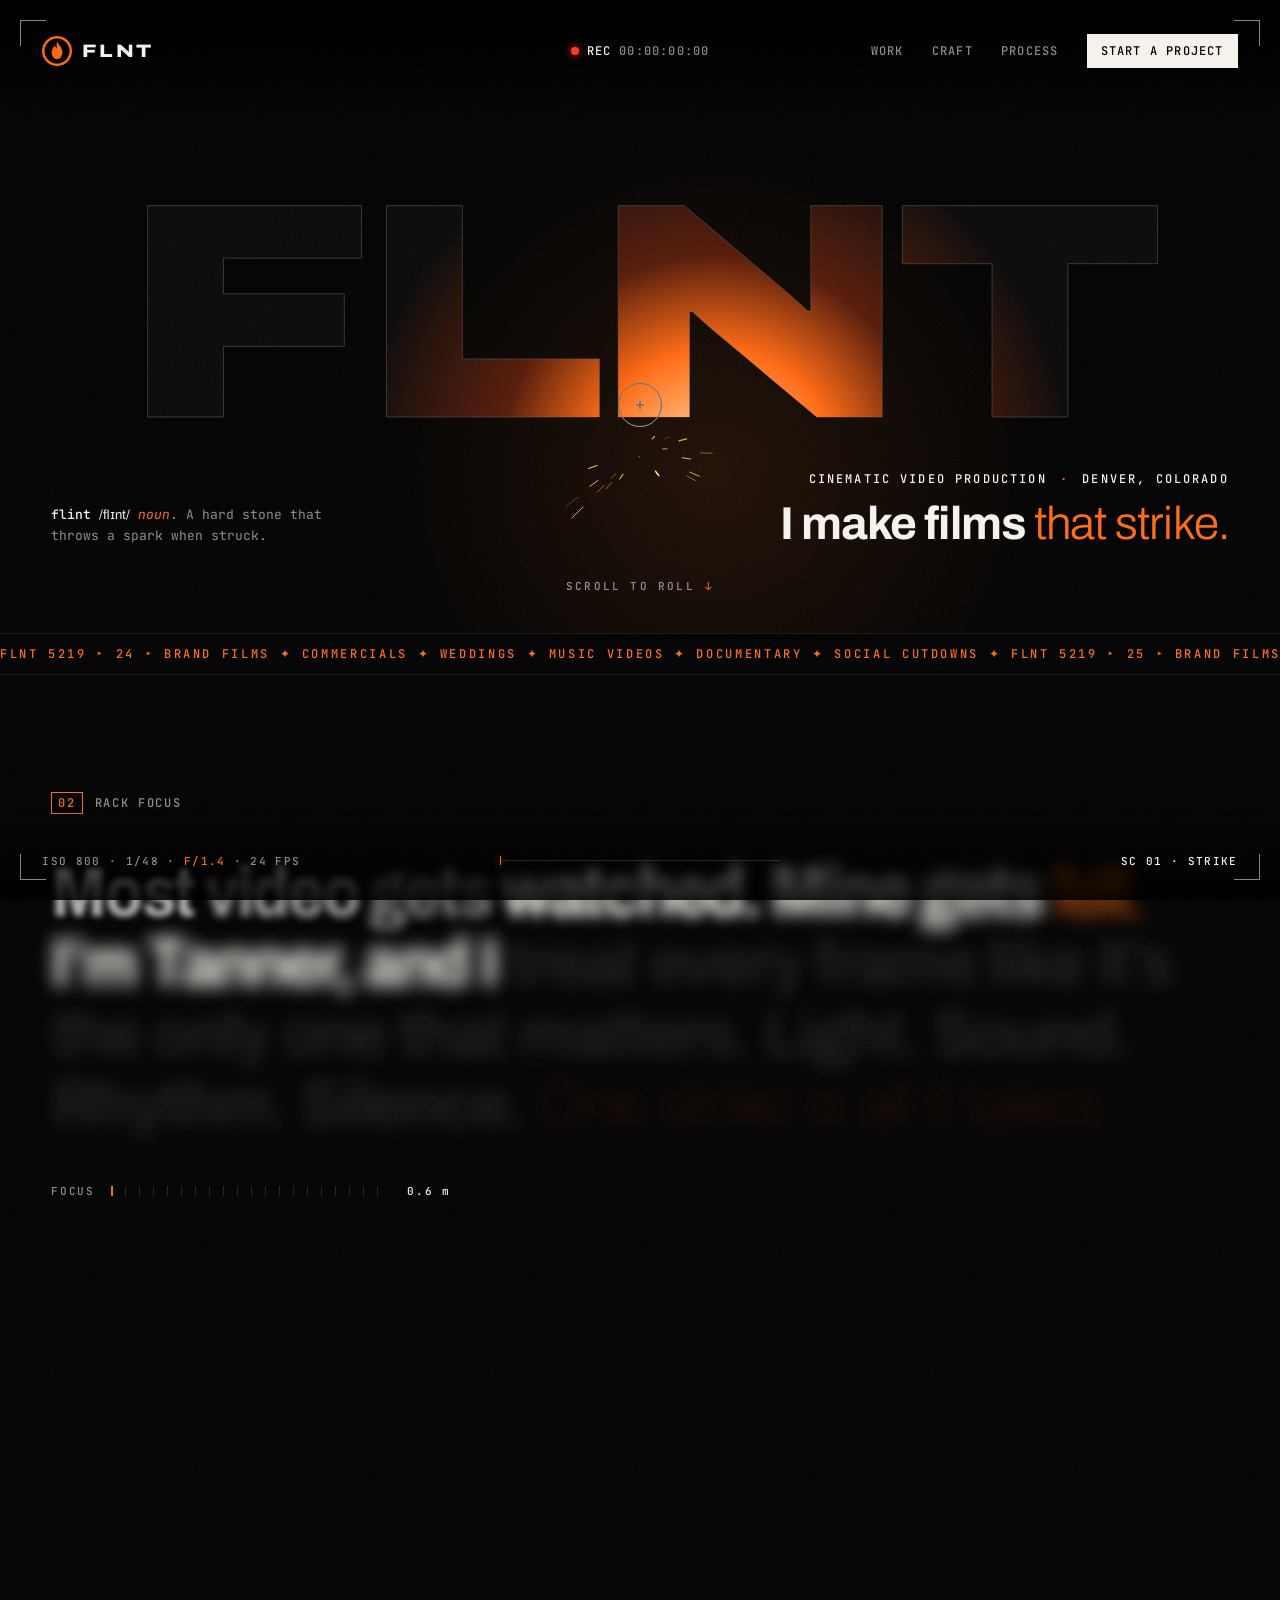
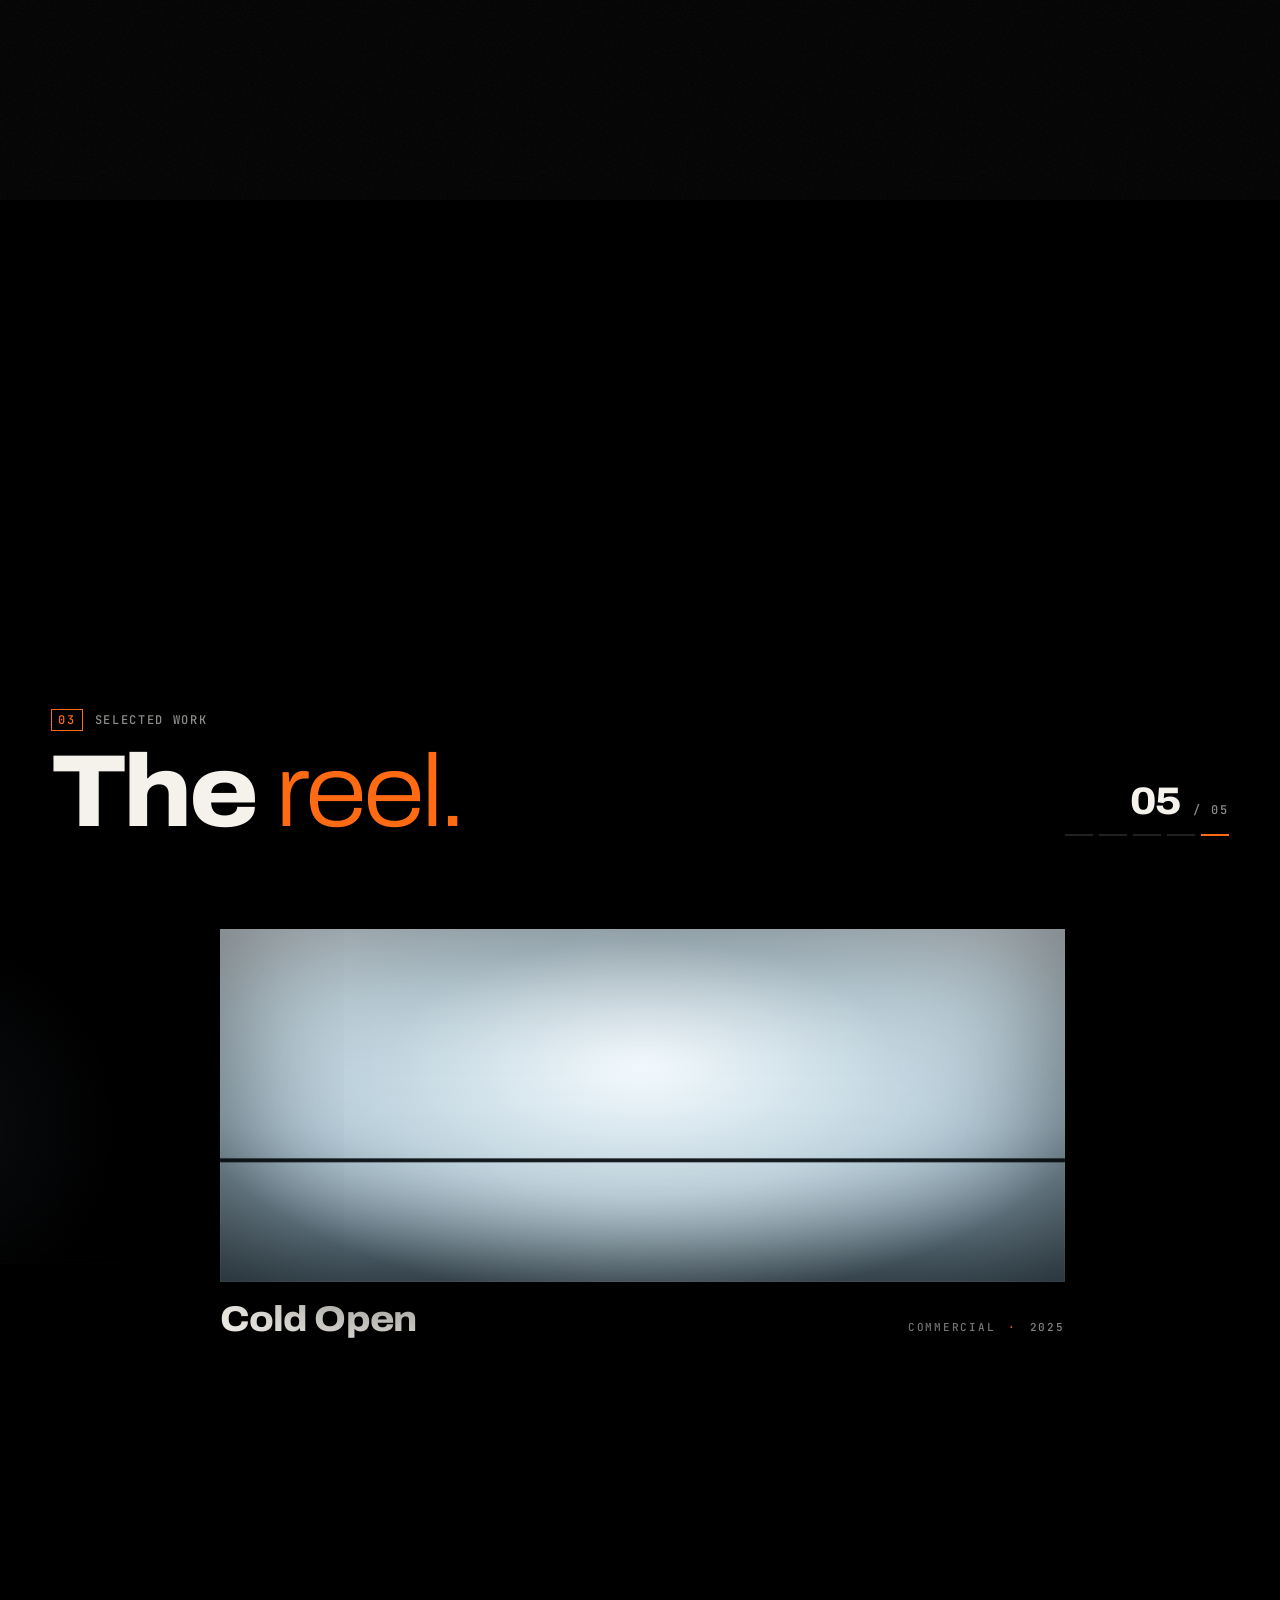
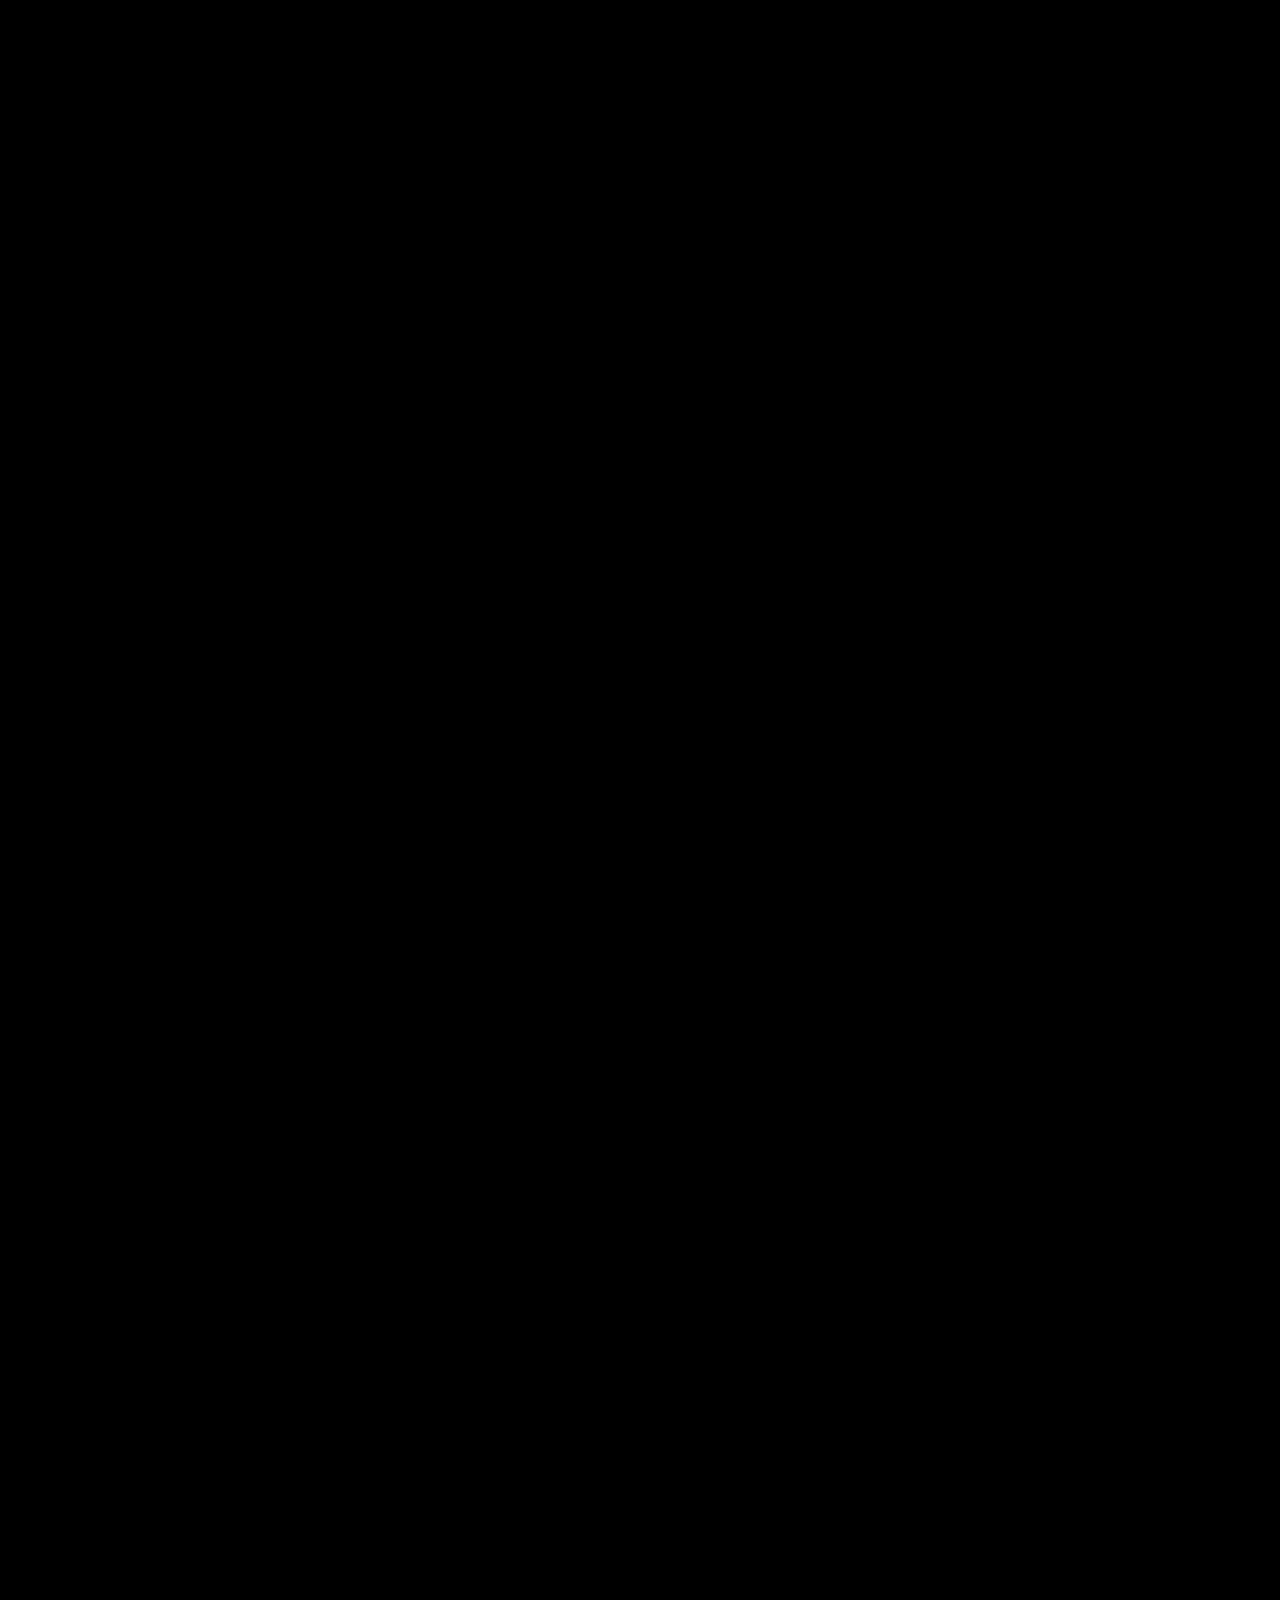
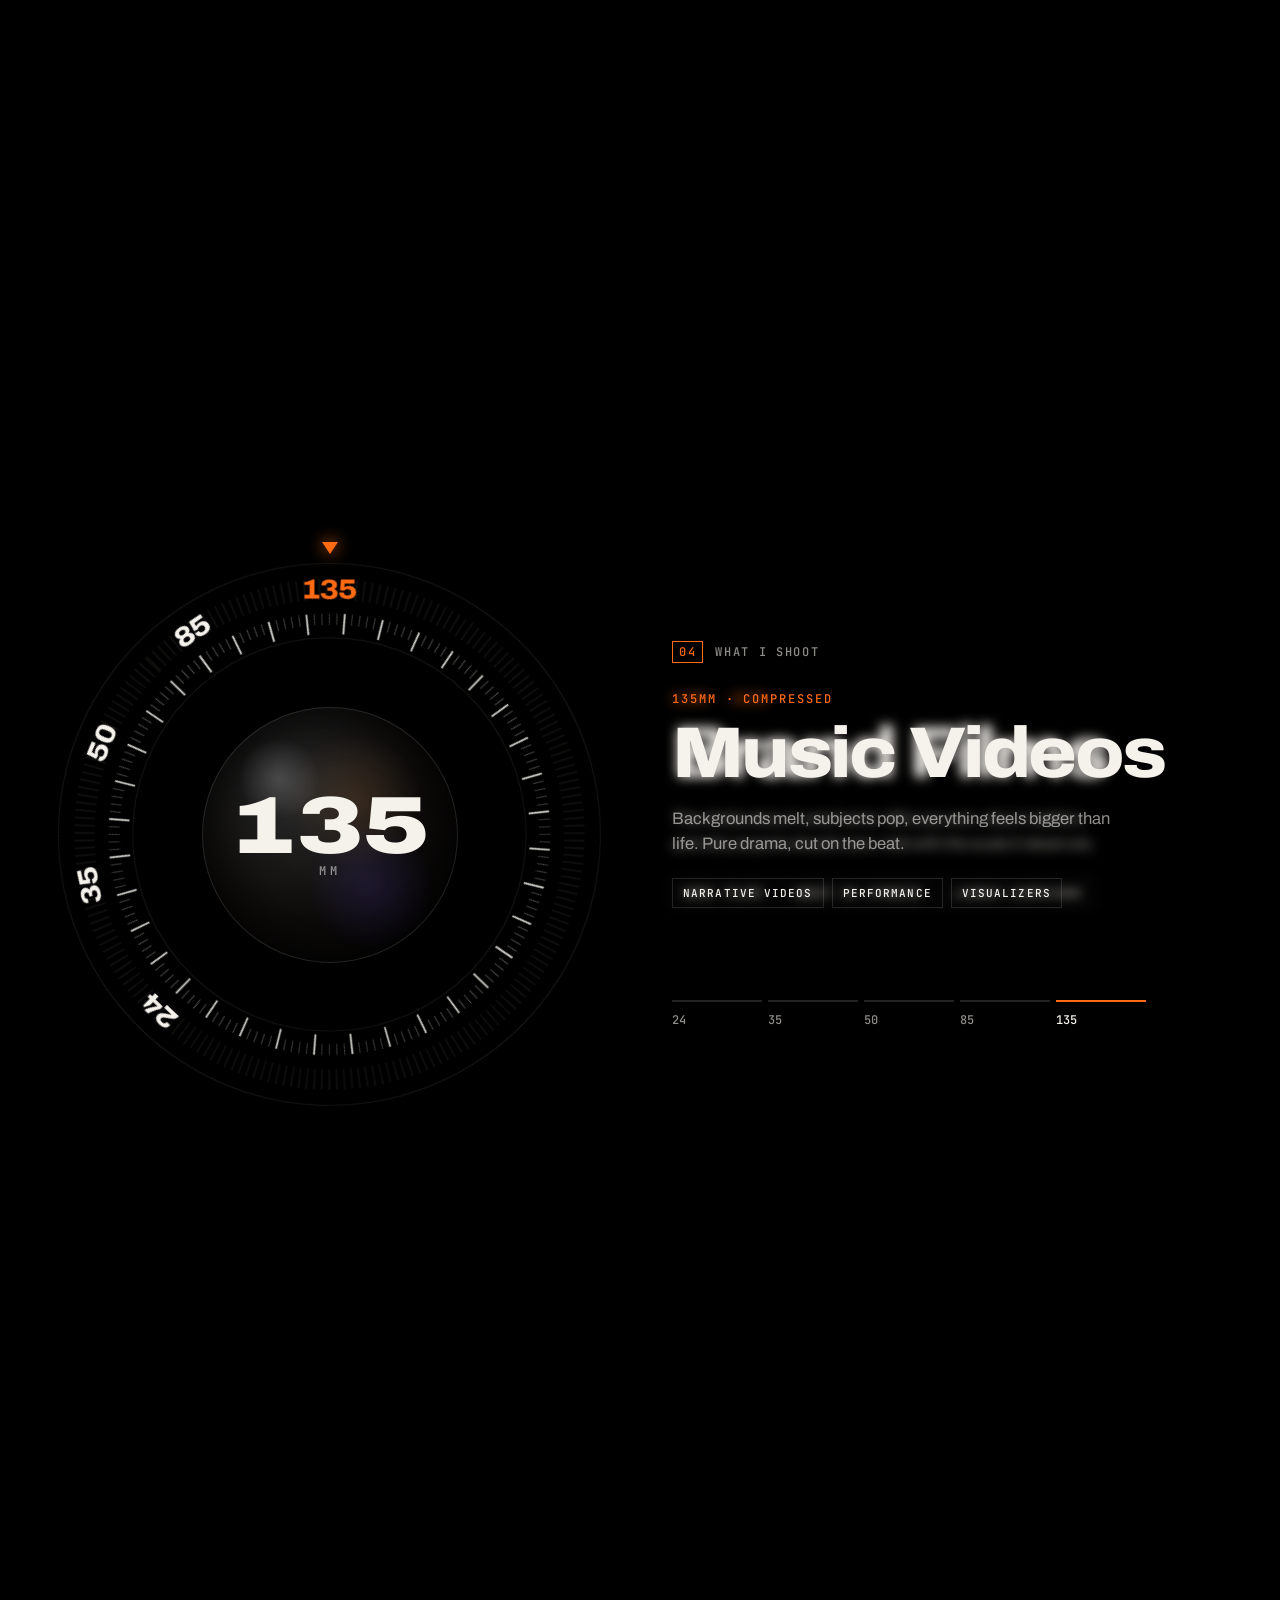
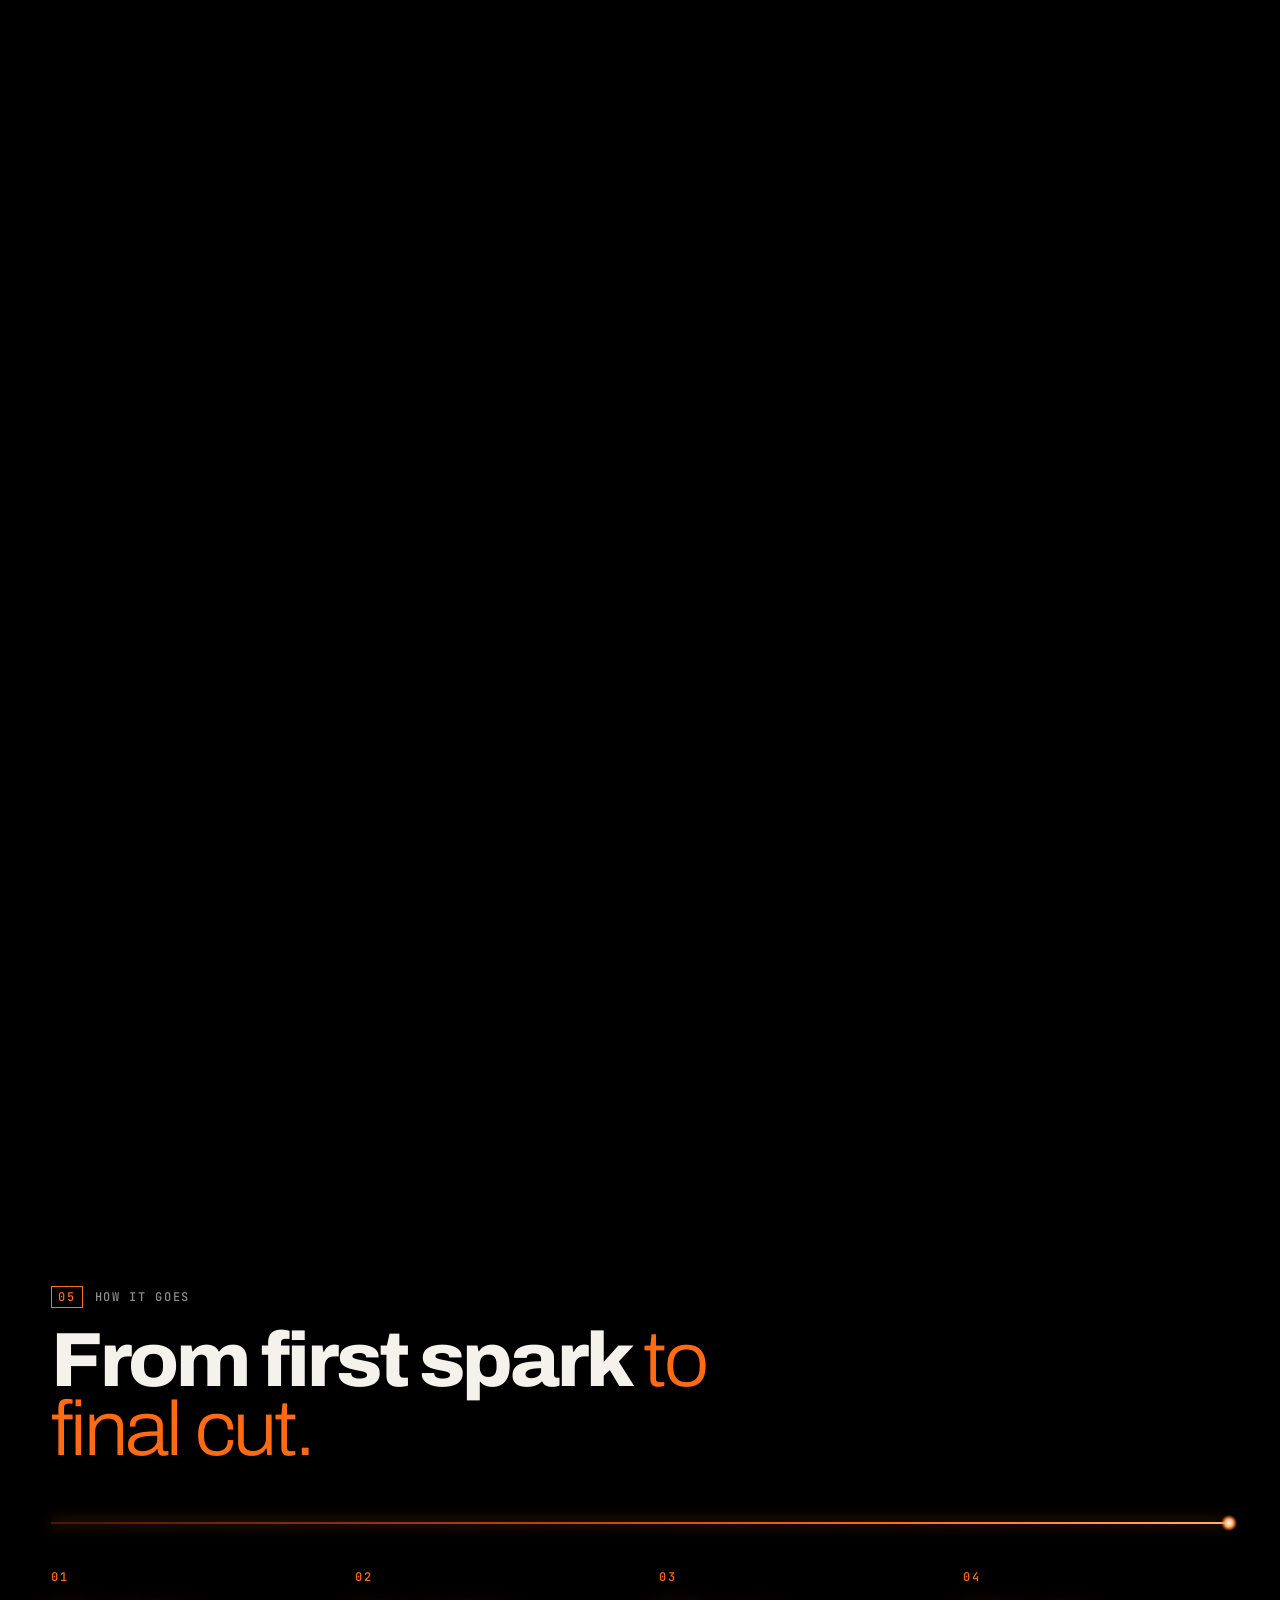
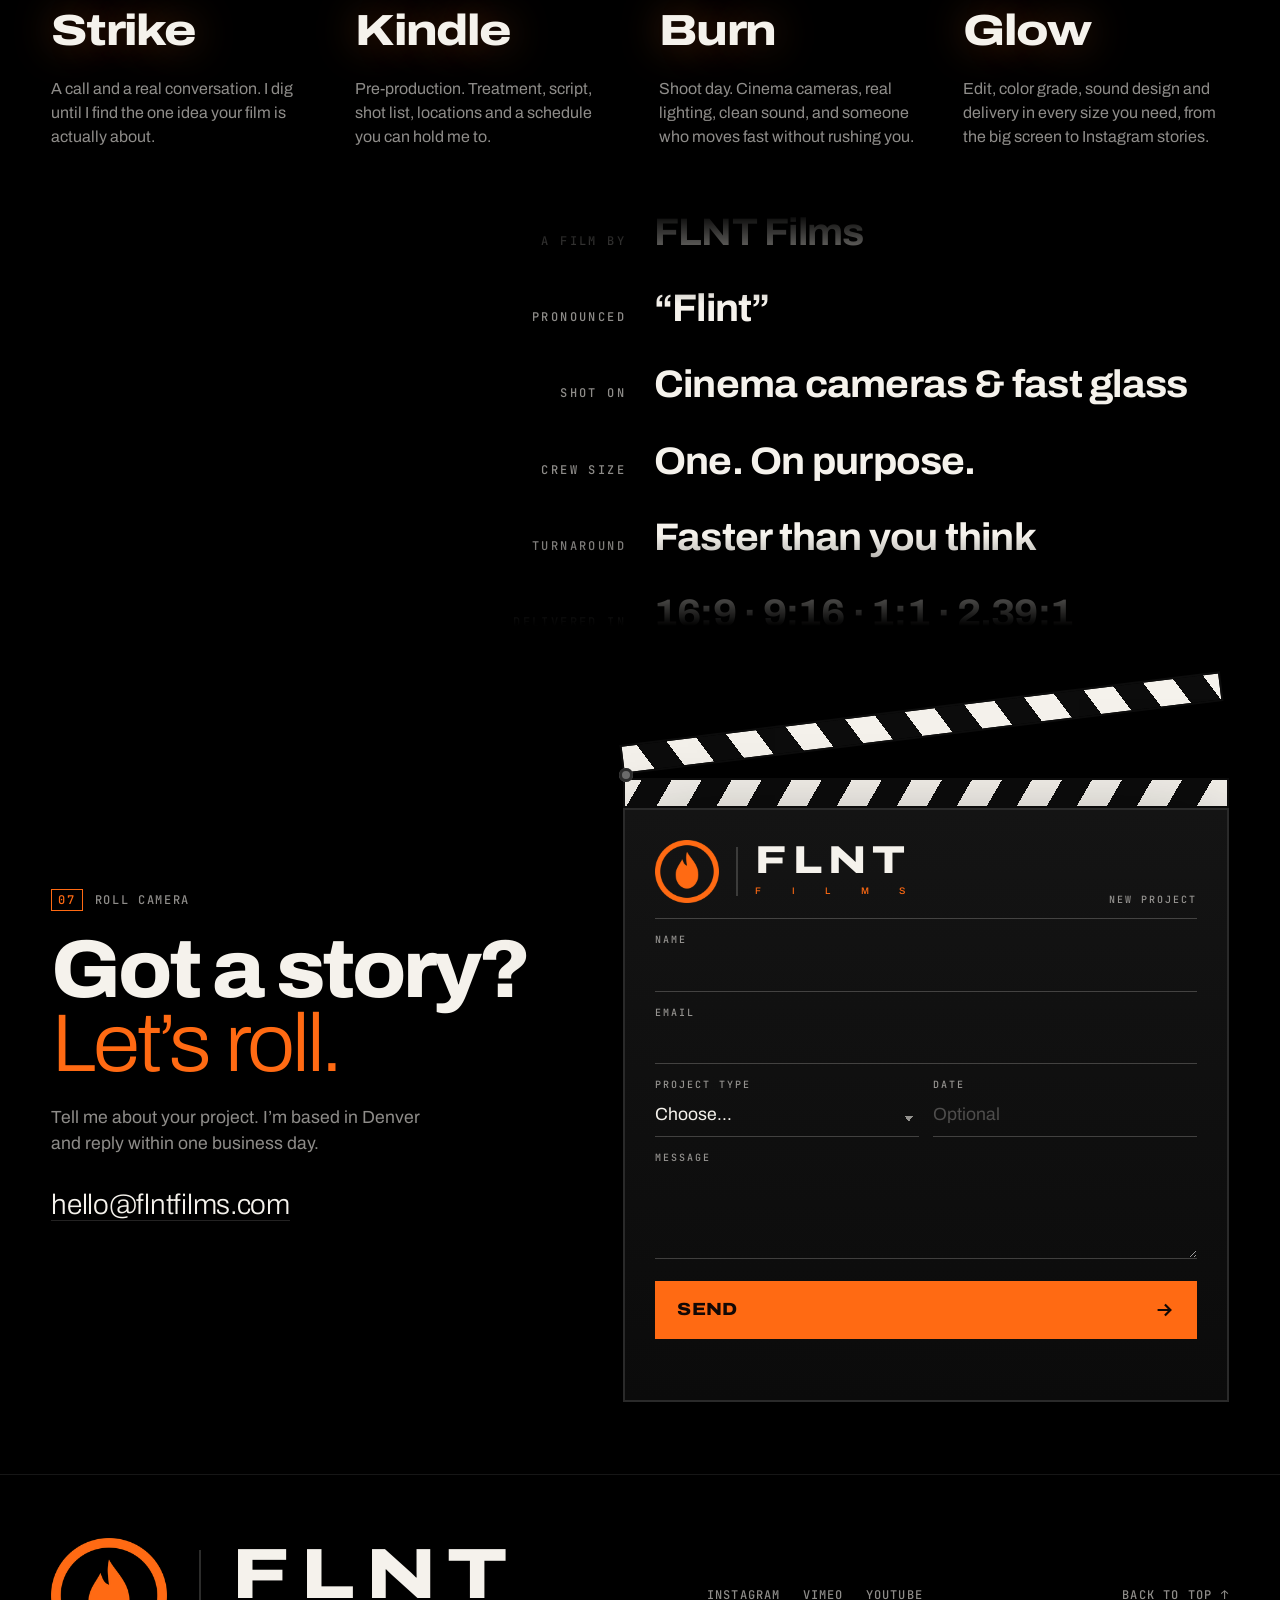
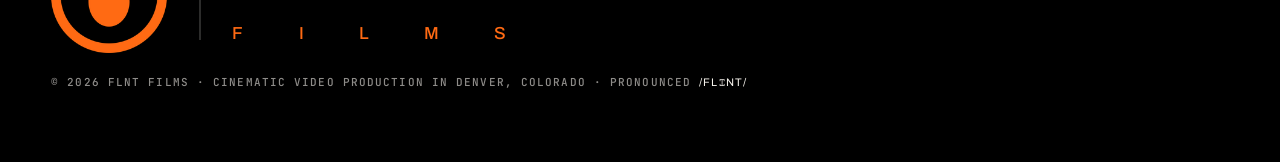
==== flnt/index.html @ 231a3d8a "State cinematic video production in Denver, Colorado Adds a 'Cinematic video production · Denver, Co" ====
<!doctype html>
<html lang="en">
<head>
<meta charset="utf-8" />
<meta name="viewport" content="width=device-width, initial-scale=1, viewport-fit=cover" />
<title>FLNT Films | Cinematic Video Production in Denver, Colorado</title>
<meta name="description" content="FLNT Films (pronounced “flint”) is cinematic video production in Denver, Colorado. Brand films, commercials, weddings, documentaries and music videos by filmmaker Tanner." />
<meta name="theme-color" content="#000000" />
<meta name="color-scheme" content="dark" />
<link rel="icon" href="favicon-32.png" sizes="32x32" type="image/png" />
<link rel="icon" href="favicon-48.png" sizes="48x48" type="image/png" />
<link rel="apple-touch-icon" href="apple-touch-icon.png" />

<meta property="og:type" content="website" />
<meta property="og:title" content="FLNT Films | Cinematic Video Production in Denver, Colorado" />
<meta property="og:description" content="Cinematic brand films, commercials, weddings and music videos, made in Denver, Colorado. Pronounced “flint.”" />
<meta property="og:site_name" content="FLNT Films" />
<meta name="twitter:card" content="summary_large_image" />

<!-- Business details for search engines. Add "url" (and "image") once the live address is set. -->
<script type="application/ld+json">
{
  "@context": "https://schema.org",
  "@type": "ProfessionalService",
  "name": "FLNT Films",
  "description": "Cinematic video production in Denver, Colorado: brand films, commercials, weddings, documentaries and music videos.",
  "founder": { "@type": "Person", "name": "Tanner" },
  "address": { "@type": "PostalAddress", "addressLocality": "Denver", "addressRegion": "CO", "addressCountry": "US" },
  "areaServed": [{ "@type": "City", "name": "Denver" }, { "@type": "State", "name": "Colorado" }],
  "knowsAbout": ["Video production", "Brand films", "Commercials", "Wedding films", "Documentary", "Music videos"]
}
</script>

<link rel="preconnect" href="https://fonts.googleapis.com" />
<link rel="preconnect" href="https://fonts.gstatic.com" crossorigin />
<link href="https://fonts.googleapis.com/css2?family=Archivo:wdth,wght@62..125,100..900&family=JetBrains+Mono:wght@400;500&display=swap" rel="stylesheet" />
<link rel="stylesheet" href="styles.css" />
</head>
<body class="is-loading">
<a class="skip" href="#main">Skip to content</a>

<!-- Film-leader countdown. Removed by JS; never shown with reduced motion. -->
<div class="leader" id="leader" aria-hidden="true">
  <div class="leader-cross"></div>
  <div class="leader-ring"><span class="leader-num" id="leaderNum">3</span></div>
  <p class="leader-cap">FLNT FILMS · REEL 01 · CLICK TO SKIP</p>
</div>

<canvas class="sparks" id="sparks" aria-hidden="true"></canvas>
<div class="grain" aria-hidden="true"></div>
<div class="vignette" aria-hidden="true"></div>
<div class="cursor" id="cursor" aria-hidden="true"><span class="cursor-label" id="cursorLabel"></span></div>

<!-- Viewfinder HUD -->
<header class="hud-top">
  <a class="brand" href="#top" aria-label="FLNT Films, back to top">
    <img class="brand-mark" src="logo-mark.png" alt="" width="30" height="30" />
    <span>FLNT</span>
  </a>
  <div class="rec" aria-hidden="true"><i></i><span class="rec-word">REC</span> <span class="tc" id="tc">00:00:00:00</span></div>
  <nav class="nav" aria-label="Primary">
    <a href="#work">Work</a>
    <a href="#craft">Craft</a>
    <a href="#process">Process</a>
    <a class="nav-cta" href="#contact"><span class="cta-long">Start a project</span><span class="cta-short">Let’s talk</span></a>
  </nav>
</header>
<div class="hud-fade hud-fade-top" aria-hidden="true"></div><div class="hud-fade hud-fade-bottom" aria-hidden="true"></div>
<div class="hud-corners" aria-hidden="true"><i></i><i></i><i></i><i></i></div>
<div class="hud-bottom" aria-hidden="true">
  <span class="hud-exp">ISO 800 · 1/48 · <b id="fstop">f/1.4</b> · 24 FPS</span>
  <span class="scrub"><span id="scrubFill"></span></span>
  <span class="hud-scene" id="scene">SC 01 · STRIKE</span>
</div>

<main id="main">

  <!-- 01 · HERO -->
  <section class="hero" id="top" data-scene="SC 01 · STRIKE" data-fstop="f/1.4" data-cursor="Strike">
    <!-- Drop a showreel loop here and it plays behind the wordmark:
    <video class="hero-reel" src="media/reel-loop.mp4" autoplay muted loop playsinline></video> -->
    <div class="hero-glow" aria-hidden="true"></div>
    <h1 class="hero-word litword" aria-label="FLNT Films">
      <span class="word word-ghost" aria-hidden="true">FL<span class="br"></span>NT</span>
      <span class="word word-lit" aria-hidden="true">FL<span class="br"></span>NT</span>
    </h1>
    <div class="hero-meta">
      <p class="define"><b>flint</b> <span class="ipa">/flɪnt/</span> <i>noun</i>. A hard stone that throws a spark when struck.</p>
      <div class="hero-pitch">
        <p class="hero-loc"><b>Cinematic video production</b> <span>·</span> <b>Denver, Colorado</b></p>
        <p class="hero-tag">I make films <em>that strike.</em></p>
      </div>
    </div>
    <p class="hero-hint"><span class="hint-dot"></span><span class="hint-fine">Click to strike</span><span class="hint-touch">Tap to strike</span></p>
    <a class="hero-scroll" href="#manifesto">Scroll to roll<span aria-hidden="true">↓</span></a>
  </section>

  <!-- Film edge-print ticker -->
  <div class="edge" aria-hidden="true">
    <div class="edge-track">
      <span>FLNT 5219 ▸ 24 ▸ BRAND FILMS ✦ COMMERCIALS ✦ WEDDINGS ✦ MUSIC VIDEOS ✦ DOCUMENTARY ✦ SOCIAL CUTDOWNS ✦ FLNT 5219 ▸ 25 ▸ BRAND FILMS ✦ COMMERCIALS ✦ WEDDINGS ✦ MUSIC VIDEOS ✦ DOCUMENTARY ✦ SOCIAL CUTDOWNS ✦&nbsp;</span>
      <span>FLNT 5219 ▸ 24 ▸ BRAND FILMS ✦ COMMERCIALS ✦ WEDDINGS ✦ MUSIC VIDEOS ✦ DOCUMENTARY ✦ SOCIAL CUTDOWNS ✦ FLNT 5219 ▸ 25 ▸ BRAND FILMS ✦ COMMERCIALS ✦ WEDDINGS ✦ MUSIC VIDEOS ✦ DOCUMENTARY ✦ SOCIAL CUTDOWNS ✦&nbsp;</span>
    </div>
  </div>

  <!-- 02 · MANIFESTO (rack focus) -->
  <section class="focus" id="manifesto" data-scene="SC 02 · RACK FOCUS" data-fstop="f/2">
    <div class="focus-sticky">
      <p class="eyebrow"><span>02</span> Rack focus</p>
      <p class="focus-text" id="focusText">Most video gets watched. Mine gets <em>felt.</em> I’m Tanner, and I treat every frame like it’s the only one that matters. Light. Sound. Rhythm. Silence. <em>One strike is all it takes.</em></p>
      <div class="focus-readout" aria-hidden="true">
        <span>FOCUS</span>
        <span class="focus-bar"><span id="focusFill"></span></span>
        <b id="focusDist">0.6 m</b>
      </div>
    </div>
  </section>

  <!-- 03 · WORK (one project at a time, centered like a screen) -->
  <section class="reel" id="work" data-scene="SC 03 · THE WORK" data-fstop="f/2.8">
    <div class="reel-sticky">
      <div class="letterbox lb-top" aria-hidden="true"></div>
      <div class="letterbox lb-bottom" aria-hidden="true"></div>

      <div class="reel-head">
        <div>
          <p class="eyebrow"><span>03</span> Selected work</p>
          <h2>The <em>reel.</em></h2>
        </div>
        <div class="reel-nav" aria-hidden="true">
          <p class="reel-count"><b id="reelIdx">01</b> / 05</p>
          <ol class="reel-ticks" id="reelTicks"><li class="is-active"></li><li></li><li></li><li></li><li></li></ol>
        </div>
      </div>

      <div class="strip-wrap">
        <!-- Each .frame is a project. To use real footage, put a <video> inside .frame-art
             (muted loop playsinline preload="none"). It plays on hover. -->
        <div class="strip" id="strip">
          <article class="frame" data-cursor="Play">
            <div class="frame-art art-1"><span class="mtn" aria-hidden="true"></span></div>
            <div class="frame-cap"><h3>Ember Hour</h3><p>Brand film <i>·</i> 2026</p></div>
          </article>
          <article class="frame" data-cursor="Play">
            <div class="frame-art art-2"></div>
            <div class="frame-cap"><h3>Salt &amp; Iron</h3><p>Documentary <i>·</i> 2026</p></div>
          </article>
          <article class="frame" data-cursor="Play">
            <div class="frame-art art-3"><span class="mtn" aria-hidden="true"></span></div>
            <div class="frame-cap"><h3>Vows at Altitude</h3><p>Wedding film <i>·</i> 2025</p></div>
          </article>
          <article class="frame" data-cursor="Play">
            <div class="frame-art art-4"></div>
            <div class="frame-cap"><h3>Neon Parish</h3><p>Music video <i>·</i> 2025</p></div>
          </article>
          <article class="frame" data-cursor="Play">
            <div class="frame-art art-5"></div>
            <div class="frame-cap"><h3>Cold Open</h3><p>Commercial <i>·</i> 2025</p></div>
          </article>
        </div>
      </div>
    </div>
  </section>

  <!-- 04 · SERVICES (lens dial) -->
  <section class="lens" id="craft" data-scene="SC 04 · GLASS" data-fstop="f/4">
    <div class="lens-sticky">
      <div class="lens-dial" aria-hidden="true">
        <svg viewBox="0 0 600 600" id="dial"></svg>
        <div class="lens-mark"></div>
        <div class="lens-center"><b id="lensMm">24</b><span>mm</span></div>
      </div>

      <div class="lens-copy">
        <p class="eyebrow"><span>04</span> What I shoot</p>
        <div class="lens-cards" id="lensCards">
          <article class="lens-card is-active" data-mm="24">
            <p class="lens-kicker">24mm · Wide</p>
            <h3>Brand Films</h3>
            <p>The whole story in one frame. Who you are, why it matters, and why anyone should care, told with the scale it deserves.</p>
            <ul><li>Hero films</li><li>About-us stories</li><li>Launch campaigns</li></ul>
          </article>
          <article class="lens-card" data-mm="35">
            <p class="lens-kicker">35mm · Natural</p>
            <h3>Commercials &amp; Social</h3>
            <p>How people actually see. Spots and cutdowns built to stop a thumb in half a second and still hold up on a cinema screen.</p>
            <ul><li>15 / 30 / 60s spots</li><li>Vertical cutdowns</li><li>Paid social</li></ul>
          </article>
          <article class="lens-card" data-mm="50">
            <p class="lens-kicker">50mm · Honest</p>
            <h3>Documentary</h3>
            <p>No tricks, no distortion. Real people, real places, and the patience to wait for the moment that says everything.</p>
            <ul><li>Mini-docs</li><li>Founder stories</li><li>Nonprofit films</li></ul>
          </article>
          <article class="lens-card" data-mm="85">
            <p class="lens-kicker">85mm · Intimate</p>
            <h3>Weddings</h3>
            <p>Close enough to feel the shaking hands. Far enough to never be in the way. Your day, cut like a feature.</p>
            <ul><li>Feature films</li><li>Highlight trailers</li><li>Full ceremony</li></ul>
          </article>
          <article class="lens-card" data-mm="135">
            <p class="lens-kicker">135mm · Compressed</p>
            <h3>Music Videos</h3>
            <p>Backgrounds melt, subjects pop, everything feels bigger than life. Pure drama, cut on the beat.</p>
            <ul><li>Narrative videos</li><li>Performance</li><li>Visualizers</li></ul>
          </article>
        </div>
        <ol class="lens-index" id="lensIndex" aria-hidden="true">
          <li class="is-active">24</li><li>35</li><li>50</li><li>85</li><li>135</li>
        </ol>
      </div>
    </div>
  </section>

  <!-- 05 · PROCESS (the fuse) -->
  <section class="process" id="process" data-scene="SC 05 · THE BURN" data-fstop="f/5.6">
    <p class="eyebrow"><span>05</span> How it goes</p>
    <h2>From first spark <em>to final cut.</em></h2>
    <div class="fuse" aria-hidden="true"><span class="fuse-fill" id="fuseFill"><i></i></span></div>
    <ol class="steps" id="steps">
      <li>
        <span class="step-no">01</span>
        <h3>Strike</h3>
        <p>A call and a real conversation. I dig until I find the one idea your film is actually about.</p>
      </li>
      <li>
        <span class="step-no">02</span>
        <h3>Kindle</h3>
        <p>Pre-production. Treatment, script, shot list, locations and a schedule you can hold me to.</p>
      </li>
      <li>
        <span class="step-no">03</span>
        <h3>Burn</h3>
        <p>Shoot day. Cinema cameras, real lighting, clean sound, and someone who moves fast without rushing you.</p>
      </li>
      <li>
        <span class="step-no">04</span>
        <h3>Glow</h3>
        <p>Edit, color grade, sound design and delivery in every size you need, from the big screen to Instagram stories.</p>
      </li>
    </ol>
  </section>

  <!-- 06 · CREDITS -->
  <section class="credits" aria-labelledby="creditsTitle" data-scene="SC 06 · CREDITS" data-fstop="f/8">
    <h2 class="sr-only" id="creditsTitle">About FLNT Films</h2>
    <div class="credits-window">
      <div class="credits-roll">
        <dl class="credits-list">
          <div><dt>A film by</dt><dd>FLNT Films</dd></div>
          <div><dt>Pronounced</dt><dd>“Flint”</dd></div>
          <div><dt>Shot on</dt><dd>Cinema cameras &amp; fast glass</dd></div>
          <div><dt>Crew size</dt><dd>One. On purpose.</dd></div>
          <div><dt>Turnaround</dt><dd>Faster than you think</dd></div>
          <div><dt>Delivered in</dt><dd>16:9 · 9:16 · 1:1 · 2.39:1</dd></div>
          <div><dt>Based in</dt><dd>Denver, Colorado</dd></div>
          <div><dt>Available</dt><dd>Anywhere there’s a story</dd></div>
          <div><dt>No frames were harmed</dt><dd>in the making of this website</dd></div>
        </dl>
        <dl class="credits-list" aria-hidden="true">
          <div><dt>A film by</dt><dd>FLNT Films</dd></div>
          <div><dt>Pronounced</dt><dd>“Flint”</dd></div>
          <div><dt>Shot on</dt><dd>Cinema cameras &amp; fast glass</dd></div>
          <div><dt>Crew size</dt><dd>One. On purpose.</dd></div>
          <div><dt>Turnaround</dt><dd>Faster than you think</dd></div>
          <div><dt>Delivered in</dt><dd>16:9 · 9:16 · 1:1 · 2.39:1</dd></div>
          <div><dt>Based in</dt><dd>Denver, Colorado</dd></div>
          <div><dt>Available</dt><dd>Anywhere there’s a story</dd></div>
          <div><dt>No frames were harmed</dt><dd>in the making of this website</dd></div>
        </dl>
      </div>
    </div>
  </section>

  <!-- 07 · CONTACT (the slate) -->
  <section class="contact" id="contact" data-scene="SC 07 · ACTION" data-fstop="f/1.4">
    <div class="contact-head">
      <p class="eyebrow"><span>07</span> Roll camera</p>
      <h2>Got a story? <em>Let’s roll.</em></h2>
      <p class="contact-sub">Tell me about your project. I’m based in Denver and reply within one business day.</p>
      <!-- TODO: replace with the real FLNT inbox -->
      <a class="contact-mail" href="mailto:hello@flntfilms.com">hello@flntfilms.com</a>
    </div>

    <form class="slate" id="slate" name="flnt-inquiry" method="POST" data-netlify="true" netlify-honeypot="bot-field" novalidate>
      <input type="hidden" name="form-name" value="flnt-inquiry" />
      <p class="sr-only"><label>Leave this empty <input name="bot-field" tabindex="-1" autocomplete="off" /></label></p>

      <div class="clapper" id="clapper" aria-hidden="true">
        <div class="clap-stick clap-top"></div>
        <div class="clap-stick clap-bottom"></div>
      </div>

      <div class="slate-body">
        <div class="slate-row slate-prod"><span class="lockup" aria-label="FLNT Films" role="img">
          <img class="lockup-mark" src="logo-mark.png" alt="" />
          <span class="lockup-rule"></span>
          <span class="lockup-text"><span class="lockup-flnt">FLNT</span><span class="lockup-films"><i>F</i><i>I</i><i>L</i><i>M</i><i>S</i></span></span>
        </span><span class="lbl">New project</span></div>

        <label class="field">
          <span class="lbl">Name</span>
          <input name="name" required autocomplete="name" />
        </label>
        <label class="field">
          <span class="lbl">Email</span>
          <input name="email" type="email" required autocomplete="email" />
        </label>
        <div class="slate-2">
          <label class="field">
            <span class="lbl">Project type</span>
            <select name="project" required>
              <option value="">Choose…</option>
              <option>Brand film</option>
              <option>Commercial / social</option>
              <option>Documentary</option>
              <option>Wedding</option>
              <option>Music video</option>
              <option>Something else</option>
            </select>
          </label>
          <label class="field">
            <span class="lbl">Date</span>
            <input name="date" placeholder="Optional" />
          </label>
        </div>
        <label class="field">
          <span class="lbl">Message</span>
          <textarea name="message" rows="3"></textarea>
        </label>

        <button class="action" type="submit" data-cursor="Send">
          <span>Send</span>
          <svg viewBox="0 0 24 24" aria-hidden="true"><path d="M5 12h14M13 6l6 6-6 6"/></svg>
        </button>
        <p class="slate-status" id="slateStatus" role="status" aria-live="polite"></p>

        <div class="take" id="takePanel" hidden>
          <p class="lbl">Scene 07 · Take 01</p>
          <p class="take-title">That’s a take.</p>
          <p class="take-sub" id="takeSub">Thanks! I’ll get back to you within one business day.</p>
          <button class="take-again" type="button" id="takeAgain">Send another</button>
        </div>
      </div>
    </form>
  </section>
</main>

<footer class="foot" data-scene="SC 08 · FADE OUT" data-fstop="f/16">
  <div class="foot-row">
    <span class="lockup" aria-label="FLNT Films" role="img">
      <img class="lockup-mark" src="logo-mark.png" alt="" />
      <span class="lockup-rule"></span>
      <span class="lockup-text"><span class="lockup-flnt">FLNT</span><span class="lockup-films"><i>F</i><i>I</i><i>L</i><i>M</i><i>S</i></span></span>
    </span>
    <!-- TODO: point these at the real profiles -->
    <nav class="foot-links" aria-label="Social">
      <a href="#">Instagram</a>
      <a href="#">Vimeo</a>
      <a href="#">YouTube</a>
    </nav>
    <a class="foot-top" href="#top">Back to top ↑</a>
  </div>
  <p class="foot-copy">© <span id="year">2026</span> FLNT Films · Cinematic video production in Denver, Colorado · Pronounced <span class="ipa">/flɪnt/</span></p>
</footer>

<script src="main.js" defer></script>
</body>
</html>
---- flnt/styles.css ----
/* FLNT Films — "Strike"
   The whole site is shot through a viewfinder. Sparks are the light source. */

:root {
  --ink: #000000;
  --ink-2: #0a0a0a;
  --ink-3: #121212;
  --bone: #f5f2ec;
  --dim: rgba(245, 242, 236, 0.58);
  --faint: rgba(245, 242, 236, 0.14);
  --hair: rgba(245, 242, 236, 0.09);
  --ember: #ff6a13;
  --spark: #ffae6b;
  --rec: #ff3b30;

  --display: "Archivo", "Arial Black", system-ui, sans-serif;
  --mono: "JetBrains Mono", ui-monospace, "SFMono-Regular", Menlo, monospace;

  --gut: clamp(16px, 4vw, 56px);
  --hud: clamp(12px, 1.6vw, 22px);
  --ease: cubic-bezier(0.2, 0.8, 0.2, 1);
  --vh: 100svh;
  color-scheme: dark;
}

*, *::before, *::after { box-sizing: border-box; }
html { scroll-behavior: smooth; -webkit-text-size-adjust: 100%; overflow-x: clip; }
body {
  margin: 0;
  background: var(--ink);
  color: var(--bone);
  font-family: var(--display);
  font-stretch: 100%;
  font-size: 16px;
  line-height: 1.5;
  overflow-x: clip;
  -webkit-font-smoothing: antialiased;
}
body.is-loading { overflow: hidden; }
a { color: inherit; text-decoration: none; }
/* Accent words: the same sans at a light weight, set apart by color instead of an italic serif */
em { font-style: normal; font-weight: 300; }
h1, h2, h3 { margin: 0; font-weight: 800; }
p { margin: 0; }
::selection { background: var(--ember); color: var(--ink); }
:focus-visible { outline: 2px solid var(--ember); outline-offset: 3px; }

.sr-only {
  position: absolute; width: 1px; height: 1px; padding: 0; margin: -1px;
  overflow: hidden; clip: rect(0 0 0 0); white-space: nowrap; border: 0;
}
.skip {
  position: fixed; left: 16px; top: -60px; z-index: 300;
  background: var(--bone); color: var(--ink); padding: 10px 14px; font: 500 13px var(--mono);
}
.skip:focus { top: 16px; }

.eyebrow {
  font: 500 12px/1 var(--mono);
  letter-spacing: 0.14em;
  text-transform: uppercase;
  color: var(--dim);
  display: flex; align-items: center; gap: 12px;
}
.eyebrow span {
  color: var(--ember);
  border: 1px solid currentColor;
  padding: 4px 6px;
}

/* ---------- Atmosphere ---------- */

.sparks {
  position: fixed; inset: 0; z-index: 60;
  pointer-events: none;
}
.grain {
  position: fixed; inset: -100%; z-index: 70;
  pointer-events: none;
  opacity: 0.035;
  background-image: url("data:image/svg+xml,%3Csvg xmlns='http://www.w3.org/2000/svg' width='220' height='220'%3E%3Cfilter id='n'%3E%3CfeTurbulence type='fractalNoise' baseFrequency='.85' numOctaves='3' stitchTiles='stitch'/%3E%3CfeColorMatrix values='0 0 0 0 1 0 0 0 0 1 0 0 0 0 1 0 0 0 1.4 0'/%3E%3C/filter%3E%3Crect width='100%25' height='100%25' filter='url(%23n)'/%3E%3C/svg%3E");
  animation: grain 0.9s steps(6) infinite;
}
@keyframes grain {
  0% { transform: translate(0, 0); }
  20% { transform: translate(-4%, 3%); }
  40% { transform: translate(3%, -5%); }
  60% { transform: translate(-6%, -2%); }
  80% { transform: translate(5%, 4%); }
  100% { transform: translate(-2%, 6%); }
}
.vignette {
  position: fixed; inset: 0; z-index: 65; pointer-events: none;
  background: radial-gradient(120% 90% at 50% 50%, transparent 55%, rgba(0, 0, 0, 0.55) 100%);
}

/* ---------- Cursor: focus reticle ---------- */

.cursor { display: none; }
@media (pointer: fine) {
  body.has-cursor, body.has-cursor a, body.has-cursor button { cursor: none; }
  body.has-cursor input, body.has-cursor textarea, body.has-cursor select { cursor: text; }
  body.has-cursor select { cursor: pointer; }
  .cursor {
    display: block;
    position: fixed; left: 0; top: 0; z-index: 150;
    width: 44px; height: 44px; margin: -22px 0 0 -22px;
    pointer-events: none;
    border: 1px solid rgba(245, 242, 236, 0.7);
    border-radius: 50%;
    transition: width 0.35s var(--ease), height 0.35s var(--ease), margin 0.35s var(--ease),
      border-color 0.3s, background-color 0.3s, opacity 0.3s;
    mix-blend-mode: difference;
  }
  .cursor::before, .cursor::after {
    content: ""; position: absolute; background: var(--bone);
    left: 50%; top: 50%;
  }
  .cursor::before { width: 1px; height: 8px; transform: translate(-50%, -50%); }
  .cursor::after { width: 8px; height: 1px; transform: translate(-50%, -50%); }
  .cursor.is-hover {
    width: 92px; height: 92px; margin: -46px 0 0 -46px;
    border-color: var(--bone); background: rgba(245, 242, 236, 0.08);
  }
  .cursor.is-hover::before, .cursor.is-hover::after { opacity: 0; }
  .cursor.is-hidden { opacity: 0; }
  .cursor-label {
    position: absolute; inset: 0; display: grid; place-items: center;
    font: 500 10px var(--mono); letter-spacing: 0.16em; text-transform: uppercase;
    opacity: 0; transition: opacity 0.2s;
  }
  .cursor.is-hover .cursor-label { opacity: 1; }
  .cursor.is-down { width: 30px; height: 30px; margin: -15px 0 0 -15px; }
}

/* ---------- Film leader ---------- */

.leader {
  position: fixed; inset: 0; z-index: 200;
  background: #000;
  display: grid; place-items: center;
  cursor: pointer;
  transition: opacity 0.5s ease 0.15s, visibility 0s linear 0.65s;
}
.leader.is-out { opacity: 0; visibility: hidden; }
.leader.is-out::after {
  content: ""; position: absolute; inset: 0;
  background: radial-gradient(circle at 50% 50%, #fff6e2, var(--spark) 30%, var(--ember) 60%, transparent 80%);
  animation: flash 0.5s ease-out forwards;
}
@keyframes flash { from { opacity: 1; } to { opacity: 0; } }
.leader-cross::before, .leader-cross::after {
  content: ""; position: fixed; background: rgba(245, 242, 236, 0.22);
}
.leader-cross::before { left: 50%; top: 0; bottom: 0; width: 1px; }
.leader-cross::after { top: 50%; left: 0; right: 0; height: 1px; }
@property --sweep { syntax: "<angle>"; inherits: false; initial-value: 0deg; }
.leader-ring {
  position: relative;
  width: min(56vmin, 420px); aspect-ratio: 1;
  border-radius: 50%;
  display: grid; place-items: center;
  box-shadow: 0 0 0 2px rgba(245, 242, 236, 0.55), inset 0 0 0 26px #0c0c0c, inset 0 0 0 28px rgba(245, 242, 236, 0.35);
  background: conic-gradient(rgba(245, 242, 236, 0.16) var(--sweep), transparent 0);
  animation: sweep 0.7s linear infinite;
}
@keyframes sweep { to { --sweep: 360deg; } }
.leader-num {
  font-family: var(--display); font-weight: 800; font-stretch: 100%;
  font-size: min(30vmin, 220px); line-height: 1;
  color: var(--bone);
}
.leader-cap {
  position: fixed; bottom: calc(var(--hud) + 18px); left: 0; right: 0; text-align: center;
  font: 500 11px var(--mono); letter-spacing: 0.24em; color: var(--dim);
}

/* ---------- HUD ---------- */

.hud-top {
  position: fixed; z-index: 80; top: 0; left: 0; right: 0;
  display: grid; grid-template-columns: 1fr auto 1fr; align-items: center;
  padding: calc(var(--hud) + 14px) calc(var(--hud) + 22px) 0;
  font: 500 12px var(--mono); letter-spacing: 0.1em; text-transform: uppercase;
  pointer-events: none;
}
.hud-top > * { pointer-events: auto; }
.brand { display: inline-flex; align-items: center; gap: 10px; justify-self: start; font: 800 18px var(--display); font-stretch: 125%; letter-spacing: 0.14em; }
.brand-mark { width: 30px; height: 30px; display: block; transition: transform 0.6s var(--ease); }
.brand:hover .brand-mark { transform: rotate(-12deg) scale(1.08); }
.rec { display: inline-flex; align-items: center; gap: 8px; color: var(--bone); }
.rec i {
  width: 8px; height: 8px; border-radius: 50%; background: var(--rec);
  box-shadow: 0 0 10px var(--rec);
  animation: blink 1.2s steps(2, jump-none) infinite;
}
@keyframes blink { 50% { opacity: 0.15; } }
.tc { color: var(--dim); font-variant-numeric: tabular-nums; }
.nav { justify-self: end; display: flex; align-items: center; gap: clamp(14px, 2.2vw, 30px); }
.nav a { position: relative; color: var(--dim); transition: color 0.25s; }
.nav a:hover { color: var(--bone); }
.nav-cta {
  color: var(--ink) !important;
  background: var(--bone);
  padding: 9px 14px;
  transition: background-color 0.25s !important;
}
.nav-cta:hover { background: var(--ember); color: var(--ink) !important; }

.hud-fade {
  position: fixed; left: 0; right: 0; z-index: 75; pointer-events: none; height: 120px;
}
.hud-fade-top { top: 0; background: linear-gradient(rgba(0, 0, 0, 0.92), rgba(0, 0, 0, 0.6) 55%, transparent); }
.hud-fade-bottom { bottom: 0; height: 90px; background: linear-gradient(transparent, rgba(0, 0, 0, 0.85)); }
.cta-short { display: none; }
.hud-corners i {
  position: fixed; z-index: 80; width: 26px; height: 26px; pointer-events: none;
  border: 0 solid rgba(245, 242, 236, 0.55);
}
.hud-corners i:nth-child(1) { top: var(--hud); left: var(--hud); border-width: 1px 0 0 1px; }
.hud-corners i:nth-child(2) { top: var(--hud); right: var(--hud); border-width: 1px 1px 0 0; }
.hud-corners i:nth-child(3) { bottom: var(--hud); left: var(--hud); border-width: 0 0 1px 1px; }
.hud-corners i:nth-child(4) { bottom: var(--hud); right: var(--hud); border-width: 0 1px 1px 0; }

.hud-bottom {
  position: fixed; z-index: 80; bottom: 0; left: 0; right: 0;
  display: grid; grid-template-columns: 1fr minmax(120px, 280px) 1fr; align-items: center; gap: 24px;
  padding: 0 calc(var(--hud) + 22px) calc(var(--hud) + 12px);
  font: 500 11px var(--mono); letter-spacing: 0.12em; text-transform: uppercase; color: var(--dim);
  pointer-events: none;
}
.hud-exp b { color: var(--ember); font-weight: 500; }
.hud-scene { justify-self: end; color: var(--bone); }
.scrub { position: relative; height: 1px; background: var(--faint); }
.scrub span {
  position: absolute; left: 0; top: 0; bottom: 0; width: 100%;
  background: var(--bone); transform-origin: left; transform: scaleX(0);
}
.scrub::after {
  content: ""; position: absolute; top: -4px; bottom: -4px; left: var(--p, 0%);
  width: 1px; background: var(--ember); box-shadow: 0 0 8px var(--ember);
}

/* ---------- 01 Hero ---------- */

.hero {
  position: relative;
  display: grid;
  grid-template-rows: auto;
  align-content: start;
  padding: clamp(128px, 17vh, 176px) var(--gut) 40px;
  overflow: hidden;
  isolation: isolate;
  --lx: 50%; --ly: 50%; --heat: 0;
}
.hero-reel {
  position: absolute; inset: 0; width: 100%; height: 100%; object-fit: cover;
  z-index: -2; opacity: 0.28; filter: grayscale(0.3) contrast(1.1);
}
.hero-glow {
  position: absolute; inset: 0; z-index: -1; pointer-events: none;
  background:
    radial-gradient(calc(28vmax + var(--heat) * 40vmax) circle at var(--lx) var(--ly),
      rgba(255, 120, 40, calc(0.07 + var(--heat) * 0.2)), transparent 70%);
}

.litword {
  --lx: 50%; --ly: 50%; --lr: 22vw;
  position: relative;
  margin: 0;
  font-family: var(--display);
  font-weight: 900;
  line-height: 0.78;
  letter-spacing: -0.03em;
  text-align: center;
  user-select: none;
}
.word { display: block; font-stretch: 125%; }
.br { display: none; }
.word-ghost {
  color: rgba(245, 242, 236, 0.035);
  -webkit-text-stroke: 1px rgba(245, 242, 236, 0.2);
}
.word-lit {
  position: absolute; inset: 0;
  color: transparent;
  background: radial-gradient(circle var(--lr) at var(--lx) var(--ly),
    #fff7e6 0%, var(--spark) 16%, var(--ember) 34%, rgba(140, 36, 8, 0.55) 60%, transparent 100%);
  -webkit-background-clip: text;
  background-clip: text;
}
.hero-word { font-size: clamp(5.4rem, 24vw, 30rem); }
/* Anamorphic desqueeze: the wordmark opens from 62% to 125% width once the leader clears */
.hero-word .word { font-stretch: 62%; transition: font-stretch 1.8s var(--ease), letter-spacing 1.8s var(--ease); letter-spacing: 0.04em; }
body.is-rolling .hero-word .word { font-stretch: 125%; letter-spacing: -0.03em; }

.hero-meta {
  display: flex; justify-content: space-between; align-items: end; gap: 24px 40px; flex-wrap: wrap;
  margin-top: clamp(18px, 3vw, 36px);
  opacity: 0; transform: translateY(16px);
  transition: opacity 1s ease 0.9s, transform 1s var(--ease) 0.9s;
}
body.is-rolling .hero-meta { opacity: 1; transform: none; }
.define { font: 400 13px/1.6 var(--mono); color: var(--dim); max-width: 36ch; }
.define b { color: var(--bone); font-weight: 500; }
.define i { color: var(--ember); }
.ipa { font-family: var(--display); font-weight: 400; color: var(--bone); }
.hero-tag {
  font-size: clamp(1.6rem, 3.6vw, 3.4rem); line-height: 1; font-weight: 700; font-stretch: 100%;
  letter-spacing: -0.02em; text-align: right;
}
.hero-tag em { color: var(--ember); }
.hero-pitch { display: grid; gap: 14px; justify-items: end; }
.hero-loc { font: 500 12px var(--mono); letter-spacing: 0.18em; text-transform: uppercase; color: var(--bone); }
.hero-loc span { color: var(--ember); padding: 0 4px; }
.hero-loc b { font-weight: 500; white-space: nowrap; }

.hero-hint {
  order: -1; justify-self: center; margin-bottom: clamp(14px, 2.4vw, 28px);
  display: flex; align-items: center; gap: 10px;
  font: 500 11px var(--mono); letter-spacing: 0.18em; text-transform: uppercase; color: var(--dim);
  opacity: 0; transition: opacity 0.8s ease 1.6s;
  white-space: nowrap;
}
body.is-rolling .hero-hint { opacity: 1; }
body.has-struck .hero-hint { opacity: 0; transition-delay: 0s; }
.hint-dot { width: 6px; height: 6px; border-radius: 50%; background: var(--ember); box-shadow: 0 0 12px var(--ember); animation: pulse 1.6s ease-in-out infinite; }
@keyframes pulse { 50% { transform: scale(1.8); opacity: 0.5; } }
.hint-touch { display: none; }
@media (hover: none) { .hint-fine { display: none; } .hint-touch { display: inline; } }

.hero-scroll {
  justify-self: center; margin-top: clamp(20px, 3vw, 32px);
  display: inline-flex; gap: 10px; align-items: center;
  font: 500 11px var(--mono); letter-spacing: 0.2em; text-transform: uppercase; color: var(--dim);
}
.hero-scroll span { display: inline-block; animation: nudge 1.8s var(--ease) infinite; color: var(--ember); }
@keyframes nudge { 50% { transform: translateY(5px); } }

/* ---------- Edge-print ticker ---------- */

.edge {
  overflow: hidden;
  border-block: 1px solid var(--hair);
  background: #000;
  padding: 12px 0;
  font: 500 12px var(--mono); letter-spacing: 0.22em;
  color: var(--ember);
  white-space: nowrap;
}
.edge-track { display: inline-flex; animation: edge 60s linear infinite; }
@keyframes edge { to { transform: translateX(-50%); } }

/* ---------- 02 Rack focus ---------- */

.focus { position: relative; height: 170vh; }
.focus-sticky {
  position: sticky; top: 0; height: var(--vh);
  display: grid; align-content: start; gap: clamp(24px, 3.5vw, 44px);
  padding: clamp(84px, 13vh, 132px) var(--gut) 60px;
  max-width: 1500px; margin: 0 auto;
}
.focus-text {
  font-size: clamp(2rem, 5.4vw, 5.6rem);
  line-height: 1.02;
  font-weight: 700;
  font-stretch: 88%;
  letter-spacing: -0.025em;
}
.focus-text em { color: var(--ember); }
.focus-text .w { display: inline-block; will-change: filter, opacity; }
.focus-readout {
  display: flex; align-items: center; gap: 16px;
  font: 500 11px var(--mono); letter-spacing: 0.16em; color: var(--dim);
}
.focus-readout b { color: var(--bone); font-weight: 500; min-width: 6ch; }
.focus-bar { position: relative; flex: 0 1 280px; height: 10px; background:
  repeating-linear-gradient(90deg, var(--faint) 0 1px, transparent 1px 14px); }
.focus-bar span { position: absolute; left: 0; top: 0; bottom: 0; width: 0%; border-right: 2px solid var(--ember); }

/* ---------- 03 Reel / film strip ---------- */

.reel { position: relative; height: 330vh; background: #000; }
.reel-sticky {
  /* Frame width: as wide as the screen allows while the frame, header and caption still fit */
  --fw: clamp(280px, min(66vw, calc((var(--vh) - 390px) * 2.39)), 1080px);
  position: sticky; top: 0; height: var(--vh); overflow: hidden;
  display: grid; grid-template-rows: auto 1fr; grid-template-columns: minmax(0, 1fr); align-items: center;
  padding: 104px 0 calc(var(--hud) + 52px);
  --lb: 0px;
}
.letterbox {
  position: absolute; left: 0; right: 0; height: var(--lb); z-index: 5;
  background: #000; pointer-events: none;
}
.lb-top { top: 0; }
.lb-bottom { bottom: 0; }
.reel-head {
  position: relative; z-index: 6;
  display: flex; align-items: end; justify-content: space-between; gap: 24px;
  padding: 0 var(--gut);
}
.reel-head .eyebrow { margin-bottom: 18px; }
.reel-head h2 {
  font-size: clamp(3rem, 8vw, 7.5rem); line-height: 0.85; letter-spacing: -0.04em; font-stretch: 110%;
}
.reel-head h2 em { color: var(--ember); }
.reel-nav { display: grid; justify-items: end; gap: 12px; }
.reel-count { font: 500 12px var(--mono); letter-spacing: 0.16em; color: var(--dim); }
.reel-count b {
  font: 800 clamp(1.8rem, 3vw, 2.6rem) var(--display); font-stretch: 110%; letter-spacing: -0.02em;
  color: var(--bone); font-variant-numeric: tabular-nums; margin-right: 4px;
}
.reel-ticks { display: flex; gap: 6px; list-style: none; margin: 0; padding: 0; }
.reel-ticks li { width: 28px; height: 2px; background: var(--faint); transition: background-color 0.3s; }
.reel-ticks li.is-active { background: var(--ember); }

.strip-wrap { position: relative; z-index: 1; }
.strip {
  display: flex; gap: clamp(24px, 3.5vw, 56px); width: max-content;
  padding-inline: calc((100vw - var(--fw)) / 2);
  will-change: transform;
}
.frame {
  --focus: 0;
  width: var(--fw);
  flex: none;
  opacity: calc(0.22 + var(--focus) * 0.78);
  transform: scale(calc(0.88 + var(--focus) * 0.12));
}
.frame-art {
  position: relative;
  aspect-ratio: 2.39 / 1;
  overflow: hidden;
  isolation: isolate;
  box-shadow: 0 50px 120px -50px rgba(0, 0, 0, 0.9);
  filter: saturate(calc(0.3 + var(--focus) * 0.7));
}
.frame-art::after {
  /* lens vignette; a hairline frame appears on hover */
  content: ""; position: absolute; inset: 0; z-index: 3; pointer-events: none;
  box-shadow: inset 0 0 140px rgba(0, 0, 0, 0.55), inset 0 0 0 1px rgba(245, 242, 236, 0.06);
  transition: box-shadow 0.4s;
}
.frame:hover .frame-art::after { box-shadow: inset 0 0 140px rgba(0, 0, 0, 0.35), inset 0 0 0 1px rgba(245, 242, 236, 0.35); }
.frame-art video { position: absolute; inset: 0; width: 100%; height: 100%; object-fit: cover; z-index: 2; }
.frame-art::before {
  content: ""; position: absolute; inset: -6%; z-index: 0;
  transition: transform 6s var(--ease);
}
.frame:hover .frame-art::before { transform: scale(1.06) translateX(-2%); }
.frame-cap {
  display: flex; justify-content: space-between; align-items: baseline; gap: 8px 20px; flex-wrap: wrap;
  padding-top: 20px;
  opacity: calc(var(--focus) * 1.6 - 0.6);
}
.frame-cap h3 {
  font-size: clamp(1.5rem, 2.8vw, 2.6rem); line-height: 1; font-weight: 800; font-stretch: 110%; letter-spacing: -0.025em;
}
.frame-cap p { font: 500 11px var(--mono); letter-spacing: 0.16em; text-transform: uppercase; color: var(--dim); }
.frame-cap i { font-style: normal; color: var(--ember); padding: 0 4px; }

/* Placeholder "footage": graded gradient plates. Replace with stills or video. */
.art-1::before {
  background:
    radial-gradient(circle at 58% 62%, #fff0cf 0 1.4%, #ffb56b 2.2%, rgba(255, 110, 40, 0.55) 9%, transparent 26%),
    linear-gradient(180deg, #120705 0%, #3d1208 34%, #a83a14 55%, #ff8f45 61.5%, #2a0c05 62%, #0a0403 100%);
}
.art-1 { --ridge: #0a0403; }
.art-3 { --ridge: #221d2c; }
.art-2::before {
  background:
    repeating-linear-gradient(90deg, rgba(5, 12, 14, 0.85) 0 3%, transparent 3% 11%, rgba(5, 12, 14, 0.7) 11% 12.5%, transparent 12.5% 19%),
    radial-gradient(ellipse at 70% 30%, rgba(190, 230, 225, 0.55), transparent 50%),
    linear-gradient(170deg, #0a1416 0%, #1d3a40 45%, #5f8683 62%, #0b1315 100%);
}
.art-3::before {
  background:
    radial-gradient(circle at 42% 58%, #fff4e4 0 1.2%, rgba(255, 214, 190, 0.6) 3%, transparent 18%),
    linear-gradient(180deg, #171a30 0%, #5c4d74 34%, #d9969a 56%, #f5d2b3 64%, #3a3044 64.5%, #1c1824 100%);
}
.art-4::before {
  background:
    radial-gradient(circle at 36% 46%, rgba(255, 45, 149, 0.9) 0, rgba(255, 45, 149, 0.25) 16%, transparent 34%),
    radial-gradient(circle at 70% 56%, rgba(31, 209, 255, 0.85) 0, rgba(31, 209, 255, 0.2) 14%, transparent 32%),
    repeating-linear-gradient(0deg, rgba(0, 0, 0, 0.25) 0 2px, transparent 2px 4px),
    #0b0613;
}
.art-5::before {
  background:
    linear-gradient(180deg, transparent 0 63%, rgba(10, 16, 20, 0.95) 63.4% 64%, transparent 64.4%),
    radial-gradient(ellipse at 50% 40%, #f4fbff 0%, #c4d8e2 38%, transparent 70%),
    linear-gradient(180deg, #dfeaf0 0%, #9fb8c6 55%, #3a4c57 100%);
}
/* Mountain silhouettes on the landscape plates */
.mtn {
  position: absolute; left: -6%; right: -6%; bottom: 0; height: 58%; z-index: 1;
  background: var(--ridge);
  clip-path: polygon(0 100%, 0 62%, 9% 50%, 17% 58%, 28% 38%, 36% 50%, 47% 30%, 55% 44%, 66% 40%, 74% 52%, 85% 34%, 93% 46%, 100% 40%, 100% 100%);
  transition: transform 6s var(--ease);
}
.frame:hover .mtn { transform: translateX(1.5%); }

/* ---------- 04 Lens dial ---------- */

.lens { position: relative; height: 270vh; }
.lens-sticky {
  position: sticky; top: 0; height: var(--vh); overflow: hidden;
  display: grid; grid-template-columns: minmax(0, 1fr) minmax(0, 1fr); align-items: center;
  gap: clamp(24px, 5vw, 80px);
  padding: 90px var(--gut) 70px;
  max-width: 1600px; margin: 0 auto;
}
.lens-dial {
  position: relative; width: min(100%, 72vh, 640px); aspect-ratio: 1; justify-self: center;
}
.lens-dial svg { position: absolute; inset: 0; width: 100%; height: 100%; overflow: visible; will-change: transform; }
.lens-dial svg .tick { stroke: rgba(245, 242, 236, 0.35); stroke-width: 1; }
.lens-dial svg .tick.major { stroke: rgba(245, 242, 236, 0.85); stroke-width: 2; }
.lens-dial svg .ring { fill: none; stroke: rgba(245, 242, 236, 0.12); }
.lens-dial svg .knurl { fill: none; stroke: rgba(245, 242, 236, 0.06); stroke-width: 22; stroke-dasharray: 2 6; }
.lens-dial svg text {
  fill: var(--bone); font: 800 30px var(--display); font-stretch: 110%;
  text-anchor: middle; dominant-baseline: middle;
}
.lens-dial svg text.is-active { fill: var(--ember); }
.lens-mark {
  position: absolute; left: 50%; top: -14px; transform: translateX(-50%);
  width: 0; height: 0;
  border-left: 8px solid transparent; border-right: 8px solid transparent; border-top: 12px solid var(--ember);
  filter: drop-shadow(0 0 8px var(--ember));
}
.lens-center {
  position: absolute; inset: 27%; border-radius: 50%;
  display: grid; place-content: center; text-align: center;
  background: radial-gradient(circle at 38% 34%, #2a2a2a 0%, #0d0b0a 55%, #000 100%);
  box-shadow: inset 0 0 0 1px rgba(245, 242, 236, 0.12), inset 0 0 60px rgba(0, 0, 0, 0.9), 0 30px 80px rgba(0, 0, 0, 0.6);
  overflow: hidden;
}
.lens-center::before {
  /* coated-glass reflection */
  content: ""; position: absolute; inset: 0; border-radius: 50%;
  background:
    radial-gradient(circle at 30% 28%, rgba(255, 255, 255, 0.18), transparent 16%),
    radial-gradient(circle at 66% 70%, rgba(120, 90, 255, 0.14), transparent 26%),
    radial-gradient(circle at 60% 36%, rgba(255, 150, 60, 0.12), transparent 30%);
}
.lens-center b { position: relative; font-size: clamp(3rem, 9vh, 6rem); line-height: 0.9; font-weight: 900; font-stretch: 125%; font-variant-numeric: tabular-nums; }
.lens-center span { position: relative; font: 500 12px var(--mono); letter-spacing: 0.3em; color: var(--dim); text-transform: uppercase; }

.lens-copy { display: grid; gap: 28px; align-content: center; }
.lens-cards { display: grid; }
.lens-card {
  grid-area: 1 / 1;
  opacity: 0; transform: translateY(24px); filter: blur(6px);
  transition: opacity 0.5s ease, transform 0.6s var(--ease), filter 0.5s ease;
  pointer-events: none;
}
.lens-card.is-active { opacity: 1; transform: none; filter: none; pointer-events: auto; }
.lens-kicker { font: 500 12px var(--mono); letter-spacing: 0.16em; text-transform: uppercase; color: var(--ember); margin-bottom: 14px; }
.lens-card h3 { font-size: clamp(2.4rem, 5.6vw, 5.4rem); line-height: 0.9; letter-spacing: -0.035em; font-stretch: 110%; margin-bottom: 20px; }
.lens-card p:not(.lens-kicker) { color: var(--dim); font-size: clamp(1rem, 1.3vw, 1.2rem); max-width: 44ch; }
.lens-card ul { display: flex; flex-wrap: wrap; gap: 8px; list-style: none; margin: 22px 0 0; padding: 0; }
.lens-card li { font: 500 11px var(--mono); letter-spacing: 0.1em; text-transform: uppercase; border: 1px solid var(--faint); padding: 7px 10px; }
.lens-index { display: flex; gap: 6px; list-style: none; margin: 0; padding: 0; font: 500 12px var(--mono); }
.lens-index li { flex: 1; max-width: 90px; padding-top: 10px; border-top: 2px solid var(--faint); color: var(--dim); transition: color 0.3s, border-color 0.3s; }
.lens-index li.is-active { border-color: var(--ember); color: var(--bone); }

/* ---------- 05 Process / fuse ---------- */

.process {
  position: relative;
  padding: clamp(56px, 9vh, 104px) var(--gut) clamp(40px, 7vh, 80px);
  max-width: 1600px; margin: 0 auto;
}
.process h2 {
  margin: 18px 0 clamp(32px, 4.5vw, 60px);
  font-size: clamp(2.4rem, 6vw, 6rem); line-height: 0.9; letter-spacing: -0.04em; font-stretch: 105%;
  max-width: 14ch;
}
.process h2 em { color: var(--ember); }
.fuse { position: relative; height: 2px; background: var(--faint); margin-bottom: 40px; }
.fuse-fill {
  position: absolute; left: 0; top: 0; bottom: 0; width: 0%;
  background: linear-gradient(90deg, #4a1406, var(--ember) 70%, var(--spark));
  box-shadow: 0 0 14px rgba(255, 106, 19, 0.7);
}
.fuse-fill i {
  position: absolute; right: -8px; top: 50%; width: 16px; height: 16px; margin-top: -8px; border-radius: 50%;
  background: radial-gradient(circle, #fff 0, var(--spark) 35%, rgba(255, 106, 19, 0.4) 60%, transparent 72%);
  animation: fizz 0.18s steps(2) infinite;
}
@keyframes fizz { 50% { transform: scale(1.5) rotate(45deg); } }
.steps { display: grid; grid-template-columns: repeat(4, 1fr); gap: clamp(20px, 3vw, 44px); list-style: none; margin: 0; padding: 0; }
.steps li { opacity: 0.28; transition: opacity 0.6s ease; }
.steps li.is-lit { opacity: 1; }
.step-no { font: 500 12px var(--mono); color: var(--ember); letter-spacing: 0.14em; }
.steps h3 { font-size: clamp(2rem, 3.4vw, 3.2rem); letter-spacing: -0.03em; font-stretch: 120%; margin: 10px 0 14px; }
.steps li.is-lit h3 { text-shadow: 0 0 40px rgba(255, 120, 40, 0.35); }
.steps p { color: var(--dim); max-width: 32ch; }

/* ---------- 06 Credits ---------- */

.credits { padding: 0 var(--gut) 16px; }
.credits-window {
  height: min(46vh, 420px); overflow: hidden;
  -webkit-mask: linear-gradient(transparent, #000 22%, #000 78%, transparent);
  mask: linear-gradient(transparent, #000 22%, #000 78%, transparent);
}
.credits-roll { animation: roll 34s linear infinite; }
.credits-window:hover .credits-roll { animation-play-state: paused; }
@keyframes roll { to { transform: translateY(-50%); } }
.credits-list { margin: 0; padding-bottom: 36px; display: grid; gap: 36px; }
.credits-list div { display: grid; grid-template-columns: 1fr 1fr; gap: 28px; align-items: baseline; }
.credits-list dt { text-align: right; font: 500 12px var(--mono); letter-spacing: 0.2em; text-transform: uppercase; color: var(--dim); }
.credits-list dd { margin: 0; font-size: clamp(1.4rem, 3vw, 2.6rem); font-weight: 700; line-height: 1.05; letter-spacing: -0.02em; font-stretch: 105%; }

/* ---------- 07 Contact / slate ---------- */

.contact {
  display: grid; grid-template-columns: minmax(0, 0.9fr) minmax(0, 1.1fr); gap: clamp(40px, 6vw, 100px); align-items: center;
  padding: clamp(48px, 8vh, 100px) var(--gut);
  max-width: 1500px; margin: 0 auto;
}
.contact-head h2 { margin: 22px 0 24px; font-size: clamp(2.8rem, 6.4vw, 6.4rem); line-height: 0.9; letter-spacing: -0.04em; font-stretch: 105%; }
.contact-head h2 em { display: block; color: var(--ember); }
.contact-sub { color: var(--dim); font-size: 1.1rem; max-width: 40ch; margin-bottom: 26px; }
.contact-mail {
  font-family: var(--display); font-weight: 300; font-size: clamp(1.3rem, 2.2vw, 1.8rem); letter-spacing: -0.01em;
  border-bottom: 1px solid var(--faint); transition: color 0.25s, border-color 0.25s;
}
.contact-mail:hover { color: var(--ember); border-color: var(--ember); }

.slate { position: relative; padding-top: 70px; margin-top: 24px; }
.clapper { position: absolute; left: 0; right: 0; top: 0; height: 70px; }
.clap-stick {
  position: absolute; left: 0; right: 0; height: 30px;
  background: repeating-linear-gradient(-60deg, var(--bone) 0 26px, #0c0c0c 26px 52px);
  border: 2px solid #0c0c0c;
}
.clap-bottom { bottom: 0; }
.clap-top {
  bottom: 34px; transform-origin: 6px 100%;
  transform: rotate(-7deg);
  transition: transform 0.5s var(--ease);
  background: repeating-linear-gradient(60deg, var(--bone) 0 26px, #0c0c0c 26px 52px);
}
.clapper::before {
  /* hinge */
  content: ""; position: absolute; left: -4px; bottom: 26px; width: 14px; height: 14px; border-radius: 50%;
  background: #6b6b6b; z-index: 2; box-shadow: inset 0 0 0 3px #2b2b2b;
}
.slate:hover .clap-top, .slate:focus-within .clap-top { transform: rotate(-11deg); }
/* Send: swing open, snap shut, jolt and flash on impact */
.slate.is-opening .clap-top { transform: rotate(-20deg); transition: transform 0.24s cubic-bezier(0.2, 0.8, 0.2, 1); }
.slate.is-clapped .clap-top, .slate.is-done .clap-top { transform: rotate(0deg); transition: transform 0.09s cubic-bezier(0.6, 0, 1, 0.8); }
.slate.is-impact .slate-body { animation: jolt 0.4s cubic-bezier(0.2, 0.8, 0.2, 1); }
.slate.is-impact .clapper { animation: jolt 0.4s cubic-bezier(0.2, 0.8, 0.2, 1); }
@keyframes jolt { 25% { transform: translateY(6px); } 55% { transform: translateY(-2px); } }
.slate-body::after {
  content: ""; position: absolute; inset: 0; pointer-events: none; opacity: 0;
  background: radial-gradient(120% 80% at 50% 0%, rgba(255, 246, 226, 0.9), rgba(255, 150, 60, 0.35) 45%, transparent 75%);
}
.slate.is-impact .slate-body::after { animation: frameflash 0.5s ease-out; }
@keyframes frameflash { 0% { opacity: 1; } 100% { opacity: 0; } }
.slate.is-cut .slate-body, .slate.is-cut .clapper { animation: cut 0.45s cubic-bezier(0.36, 0.07, 0.19, 0.97); }
@keyframes cut { 20%, 60% { transform: translateX(-9px); } 40%, 80% { transform: translateX(9px); } }

/* After a successful send the slate shows the take instead of the form */
.slate.is-done .slate-body > :not(.slate-prod):not(.take) { display: none; }
.slate.is-done .slate-body { grid-template-rows: auto 1fr; }
.take[hidden] { display: none; }
.take { display: grid; gap: 14px; align-content: center; justify-items: start; padding: 12px 0 6px; }
.take-title {
  font-size: clamp(2.4rem, 5vw, 4.4rem); font-weight: 900; font-stretch: 115%; line-height: 0.9; letter-spacing: -0.03em;
  color: var(--ember);
}
.take-sub { color: var(--dim); font-size: 1.1rem; max-width: 36ch; }
.take-again {
  margin-top: 8px; background: none; border: 1px solid var(--faint); color: var(--bone);
  font: 500 11px var(--mono); letter-spacing: 0.16em; text-transform: uppercase; padding: 10px 14px; cursor: pointer;
  transition: border-color 0.25s, color 0.25s;
}
.take-again:hover { border-color: var(--ember); color: var(--ember); }
.slate.is-done .take { animation: take-in 0.6s cubic-bezier(0.2, 0.8, 0.2, 1) both; }
@keyframes take-in { from { opacity: 0; transform: translateY(12px); } }

.slate-body {
  position: relative;
  background: linear-gradient(180deg, #141414, #0b0b0b);
  border: 2px solid #2a2a2a;
  padding: clamp(18px, 2.6vw, 30px);
  display: grid; gap: 14px;
  box-shadow: 0 40px 100px rgba(0, 0, 0, 0.55);
}
.slate-row { display: grid; border-bottom: 1px solid rgba(245, 242, 236, 0.22); padding-bottom: 12px; }
.slate-prod { grid-template-columns: 1fr auto; align-items: baseline; gap: 16px; }
.slate-prod .lockup { --h: 28px; }
.slate-prod .lbl { white-space: nowrap; }
.slate-prod .val { font-size: clamp(1.4rem, 3vw, 2.4rem); font-weight: 900; font-stretch: 125%; letter-spacing: 0.02em; line-height: 1; }
.slate-2 { display: grid; grid-template-columns: 1fr 1fr; gap: 14px; }
.lbl { font: 500 10px var(--mono); letter-spacing: 0.2em; text-transform: uppercase; color: var(--dim); }
.lbl small { font-size: 1em; letter-spacing: 0.1em; text-transform: none; opacity: 0.7; }
.field { display: grid; gap: 6px; }
.field input, .field select, .field textarea {
  width: 100%;
  background: transparent;
  border: 0; border-bottom: 1px solid rgba(245, 242, 236, 0.22);
  color: var(--bone);
  font: 400 1.1rem/1.4 var(--display);
  padding: 6px 0 8px;
  border-radius: 0;
  transition: border-color 0.25s;
  resize: vertical;
  -webkit-appearance: none; appearance: none;
}
.field select {
  background-image: linear-gradient(45deg, transparent 50%, var(--dim) 50%), linear-gradient(135deg, var(--dim) 50%, transparent 50%);
  background-position: calc(100% - 10px) 55%, calc(100% - 5px) 55%;
  background-size: 5px 5px; background-repeat: no-repeat;
}
.field select option { background: #1a1a1a; color: var(--bone); font-family: var(--display); }
.field input::placeholder, .field textarea::placeholder { color: rgba(245, 242, 236, 0.28); }
.field input:focus, .field select:focus, .field textarea:focus { outline: none; border-color: var(--ember); }
.field.is-invalid input, .field.is-invalid select { border-color: var(--rec); }

.action {
  position: relative; overflow: hidden;
  margin-top: 8px;
  display: flex; align-items: center; justify-content: space-between;
  background: var(--ember); color: #120806;
  border: 0; padding: 18px 22px;
  font: 800 1.1rem var(--display); font-stretch: 115%; letter-spacing: 0.02em; text-transform: uppercase;
  cursor: pointer;
  transition: background-color 0.25s;
}
.action::before {
  content: ""; position: absolute; inset: 0;
  background: linear-gradient(100deg, transparent 30%, rgba(255, 255, 255, 0.45) 50%, transparent 70%);
  transform: translateX(-100%); transition: transform 0.7s var(--ease);
}
.action:hover { background: var(--bone); }
.action:hover::before { transform: translateX(100%); }
.action svg { width: 22px; height: 22px; fill: none; stroke: currentColor; stroke-width: 2.4; transition: transform 0.3s var(--ease); }
.action:hover svg { transform: translateX(4px); }
.action[disabled] { opacity: 0.6; cursor: progress; }
.slate-status { min-height: 1.4em; font: 400 12px/1.5 var(--mono); color: var(--dim); }
.slate-status.is-ok { color: var(--ember); }
.slate-status.is-err { color: #ff8a80; }

/* ---------- Footer ---------- */

.foot { position: relative; padding: clamp(40px, 7vh, 72px) var(--gut) calc(var(--hud) + 52px); overflow: hidden; border-top: 1px solid var(--hair); }
.foot-word { font-size: clamp(4rem, 18vw, 24rem); margin: 0 0 20px; }
.foot-row {
  display: flex; justify-content: space-between; align-items: center; flex-wrap: wrap; gap: 16px 28px;
  font: 500 12px var(--mono); letter-spacing: 0.1em; text-transform: uppercase; color: var(--dim);
}
.foot-links { display: flex; gap: 22px; }
.foot-copy { margin-top: 22px; font: 500 11px var(--mono); letter-spacing: 0.1em; text-transform: uppercase; color: var(--dim); }
.foot .lockup { --h: clamp(30px, 4vw, 52px); }

/* ---------- Logo lockup: mark | FLNT over FILMS, as in the brand files ---------- */

.lockup { --h: 32px; display: inline-flex; align-items: center; gap: calc(var(--h) * 0.62); text-transform: none; }
.lockup-mark { width: calc(var(--h) * 2.26); height: calc(var(--h) * 2.26); display: block; }
.lockup-rule { width: 2px; height: calc(var(--h) * 1.76); background: rgba(245, 242, 236, 0.18); }
.lockup-text { display: inline-grid; gap: calc(var(--h) * 0.46); }
.lockup-flnt {
  font: 800 calc(var(--h) / 0.72) / 0.74 var(--display); font-stretch: 125%;
  letter-spacing: 0.16em; margin-right: -0.16em; color: var(--bone);
}
.lockup-films {
  display: flex; justify-content: space-between;
  font: 500 max(9px, calc(var(--h) * 0.34)) / 1 var(--display); color: var(--ember);
}
.lockup-films i { font-style: normal; }
.foot-row a { transition: color 0.25s; }
.foot-row a:hover { color: var(--ember); }

/* ---------- Scroll reveal ---------- */

.reveal { opacity: 0; transform: translateY(30px); transition: opacity 0.9s ease, transform 1s var(--ease); }
.reveal.is-in { opacity: 1; transform: none; }

/* ---------- Responsive ---------- */

@media (max-width: 900px) {
  .nav a:not(.nav-cta) { display: none; }
  .hud-top { grid-template-columns: auto 1fr auto; gap: 12px; padding-inline: calc(var(--hud) + 12px); }
  .rec { justify-self: center; }
  .hud-bottom { grid-template-columns: 1fr auto; padding-inline: calc(var(--hud) + 12px); }
  .hud-exp { display: none; }
  .scrub { width: auto; }
  .lens-sticky { grid-template-columns: 1fr; grid-template-rows: auto 1fr; gap: 20px; align-content: center; padding-top: 80px; }
  .lens-dial { width: min(64vw, 36vh); }
  .lens-copy { gap: 18px; align-content: start; }
  .lens-card h3 { margin-bottom: 12px; }
  .steps { grid-template-columns: 1fr 1fr; row-gap: 44px; }
  .contact { grid-template-columns: 1fr; }
}
@media (max-width: 560px) {
  .rec { font-size: 11px; }
  .rec-word { display: none; }
  .cta-long { display: none; }
  .cta-short { display: inline; }
  .nav-cta { padding: 8px 10px; font-size: 11px; white-space: nowrap; }
  .hero-word { font-size: min(44vw, 30vh); line-height: 0.8; }
  .hero-word .br { display: block; }
  .reel-sticky { --fw: min(78vw, calc((var(--vh) - 360px) * 0.8)); padding-top: 92px; }
  .frame-art { aspect-ratio: 4 / 5; }
  .reel-ticks li { width: 16px; }
  .frame-cap { padding-top: 14px; }
  .brand { font-size: 16px; }
  .hero { padding-top: 120px; }
  .hero-meta { flex-direction: column; align-items: start; }
  .hero-tag { text-align: left; }
  .hero-pitch { justify-items: start; gap: 10px; }
  .hero-loc { font-size: 11px; letter-spacing: 0.14em; display: grid; gap: 6px; }
  .hero-loc span { display: none; }
  .steps { grid-template-columns: 1fr; }
  .credits-list div { grid-template-columns: 1fr; gap: 6px; text-align: center; }
  .credits-list dt { text-align: center; }
  .slate-2 { grid-template-columns: 1fr; }
  .slate-prod .lockup { --h: 22px; }
  .lens-card p:not(.lens-kicker) { font-size: 0.98rem; }
}

/* ---------- Reduced motion: everything readable, nothing moves ---------- */

@media (prefers-reduced-motion: reduce) {
  .slate *, .slate-body::after { animation: none !important; transition: none !important; }
  html { scroll-behavior: auto; }
  .cursor { display: none !important; }
  .grain, .edge-track, .credits-roll, .rec i, .hint-dot, .hero-scroll span, .fuse-fill i { animation: none; }
  .hero-word .word { font-stretch: 125%; letter-spacing: -0.03em; transition: none; }
  .hero-meta, .hero-hint { opacity: 1; transform: none; transition: none; }
  .focus, .reel, .lens { height: auto; }
  .focus-sticky, .reel-sticky, .lens-sticky { position: relative; height: auto; }
  .strip-wrap { overflow-x: auto; }
  .lens-card { grid-area: auto; opacity: 1; transform: none; filter: none; margin-bottom: 40px; }
  .lens-dial { display: none; }
  .lens-sticky { grid-template-columns: 1fr; }
  .lens-index { display: none; }
  .credits-window { height: auto; -webkit-mask: none; mask: none; }
  .credits-list[aria-hidden] { display: none; }
  .steps li { opacity: 1; }
  .reveal { opacity: 1; transform: none; }
  .frame-art { filter: none; }
  .strip { padding-inline: var(--gut); }
  .frame { opacity: 1; transform: none; }
  .frame-cap { opacity: 1; }
  .reel-nav { display: none; }
}
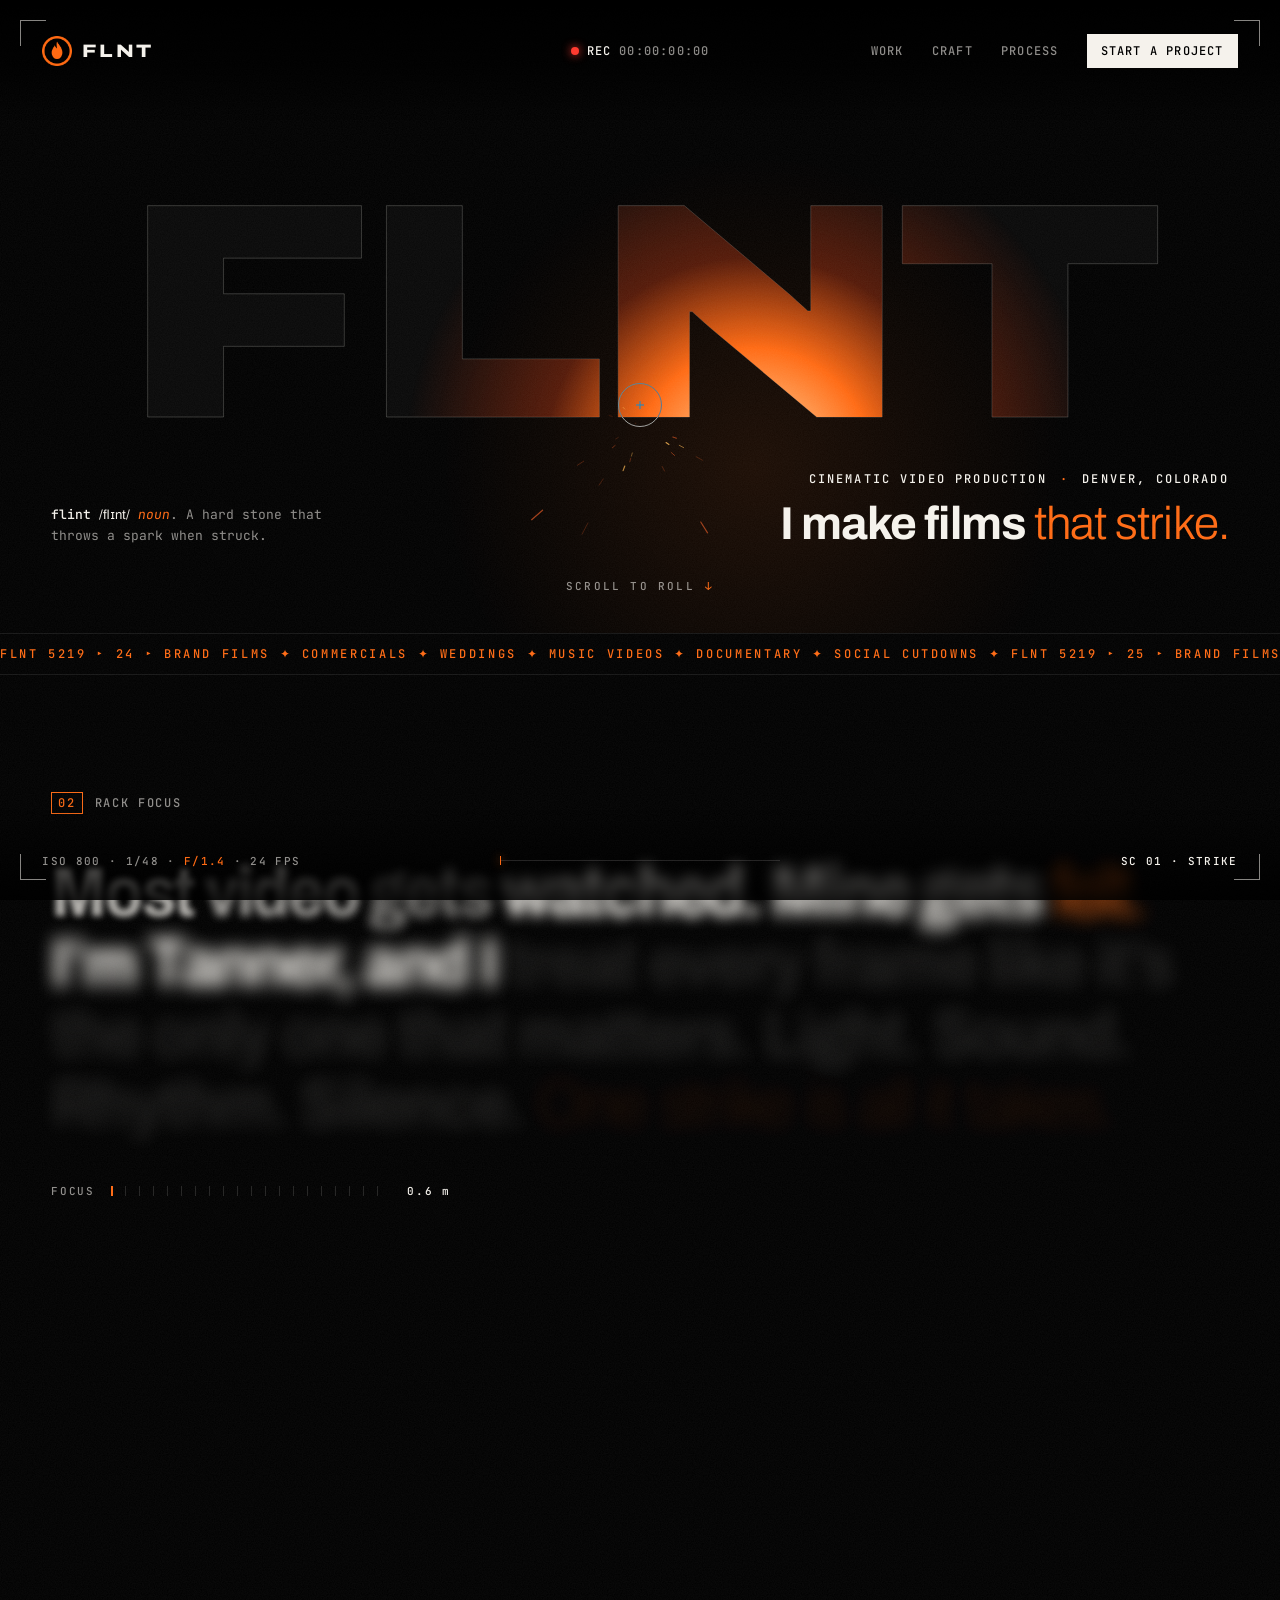
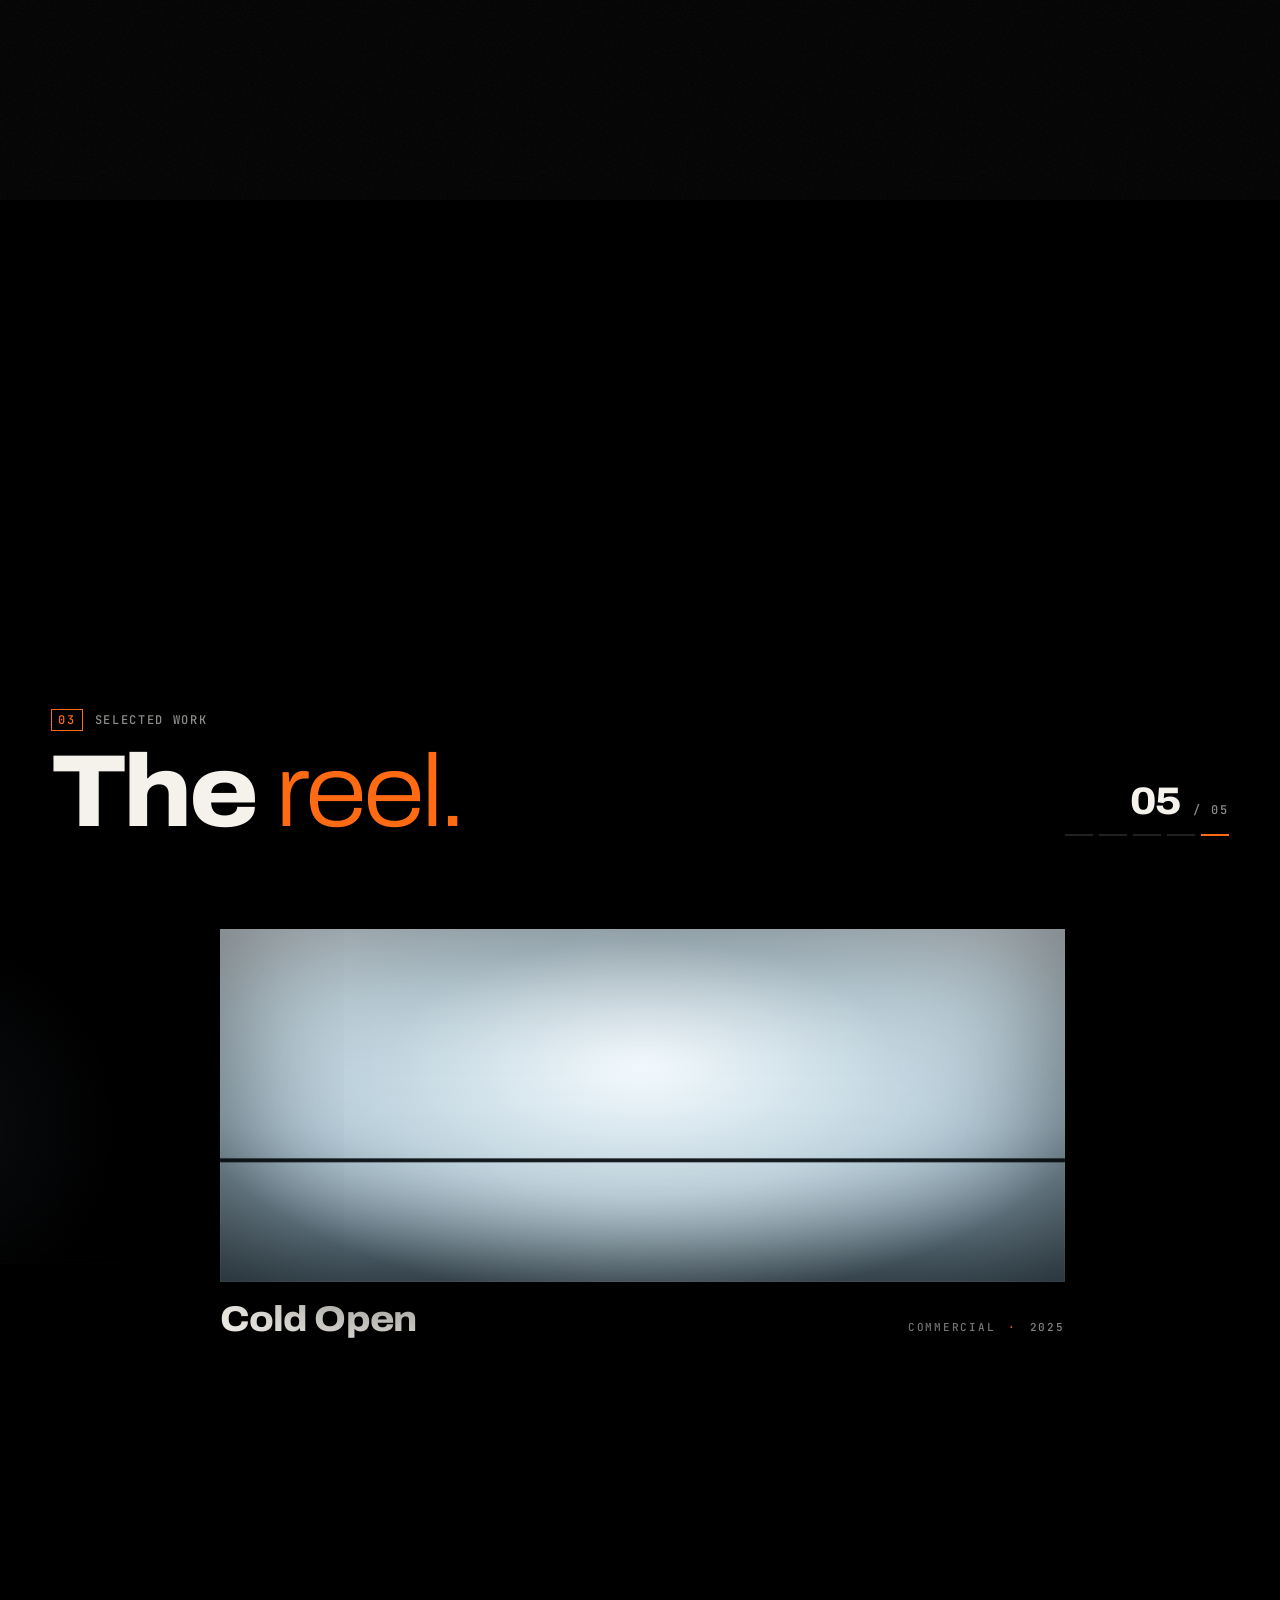
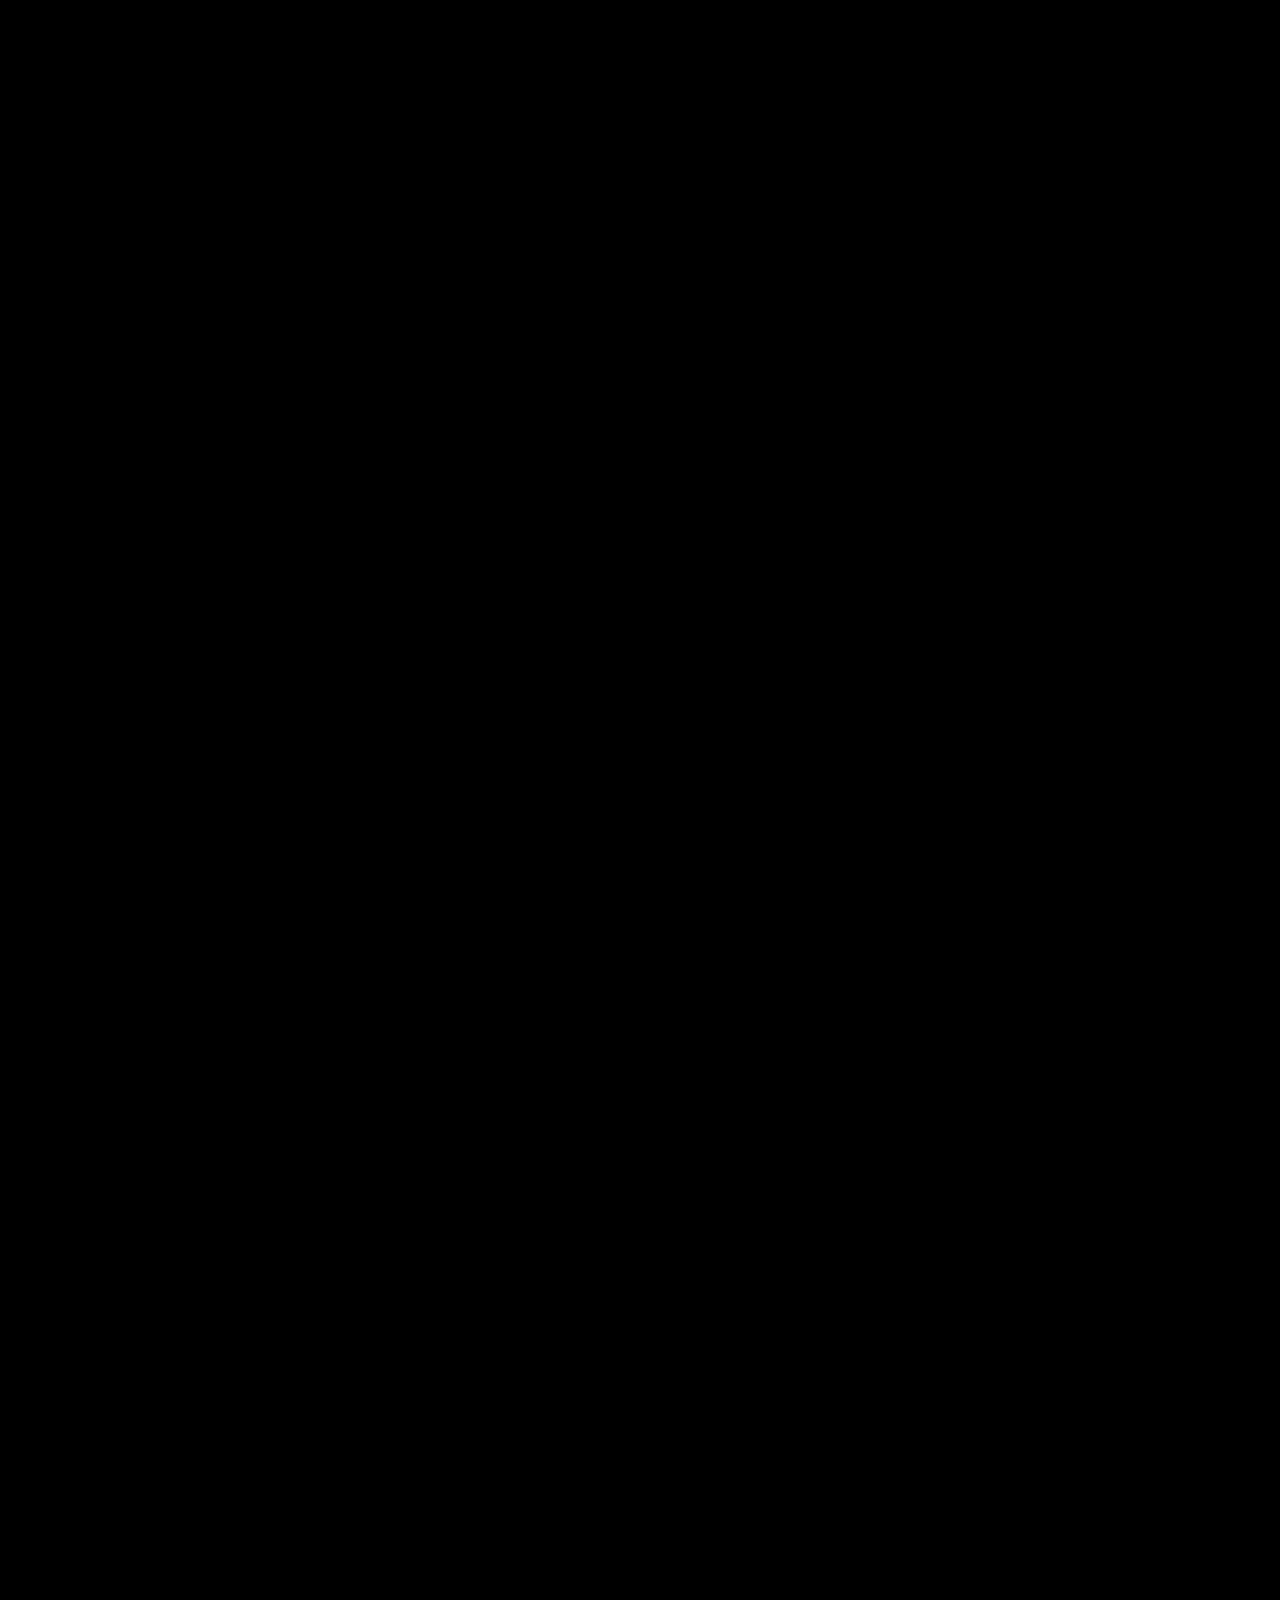
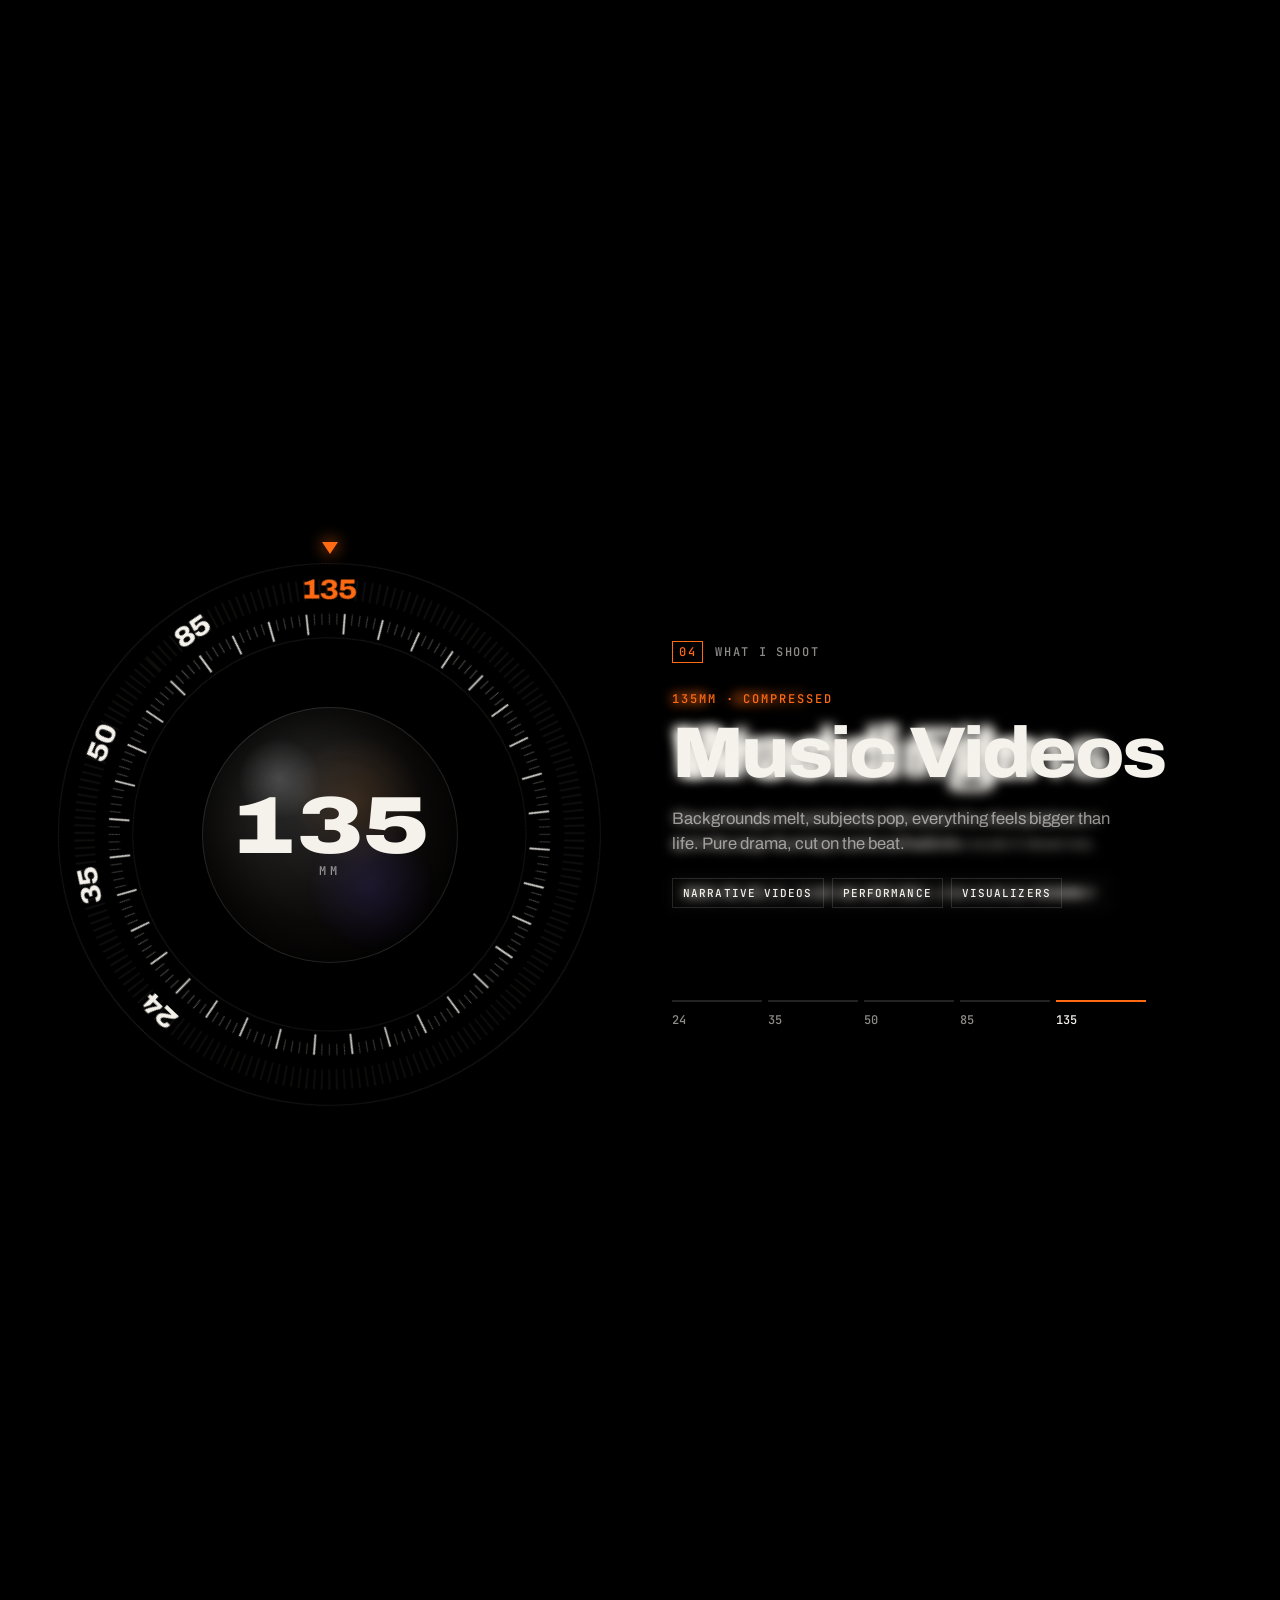
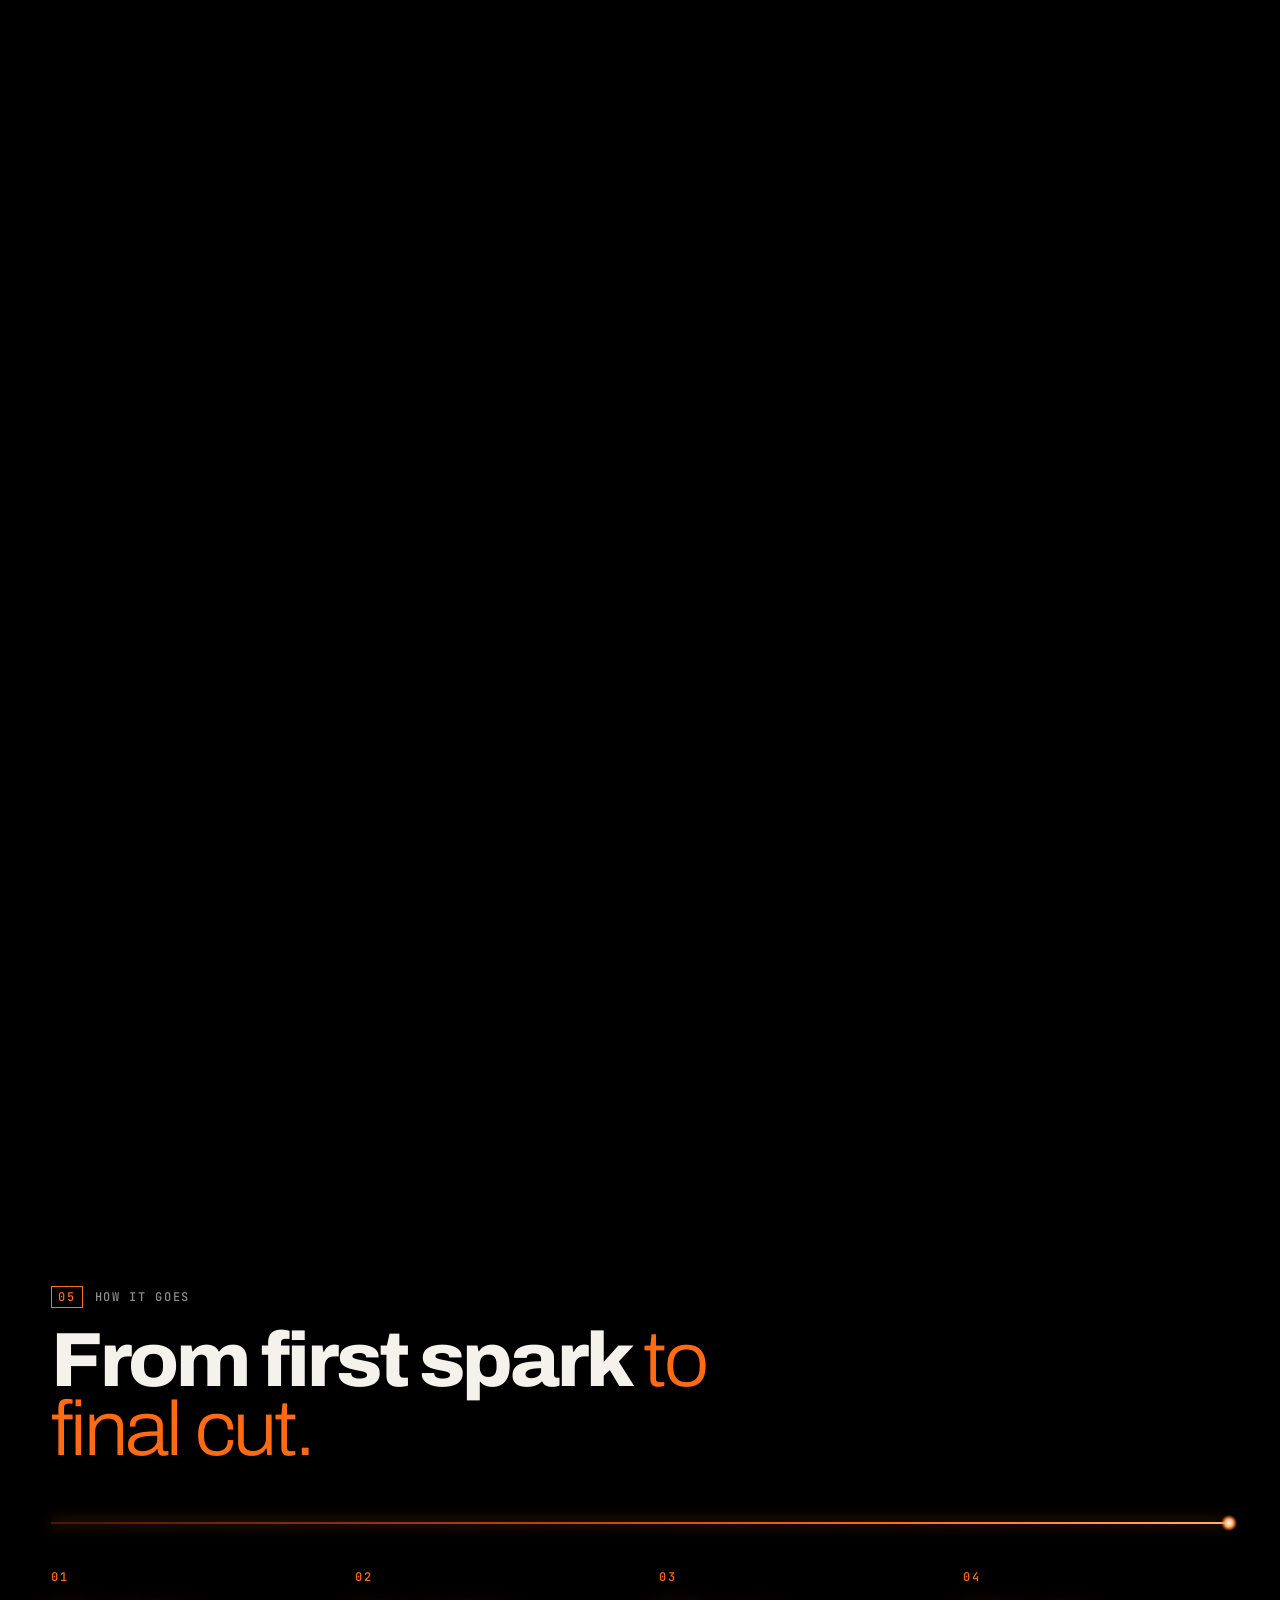
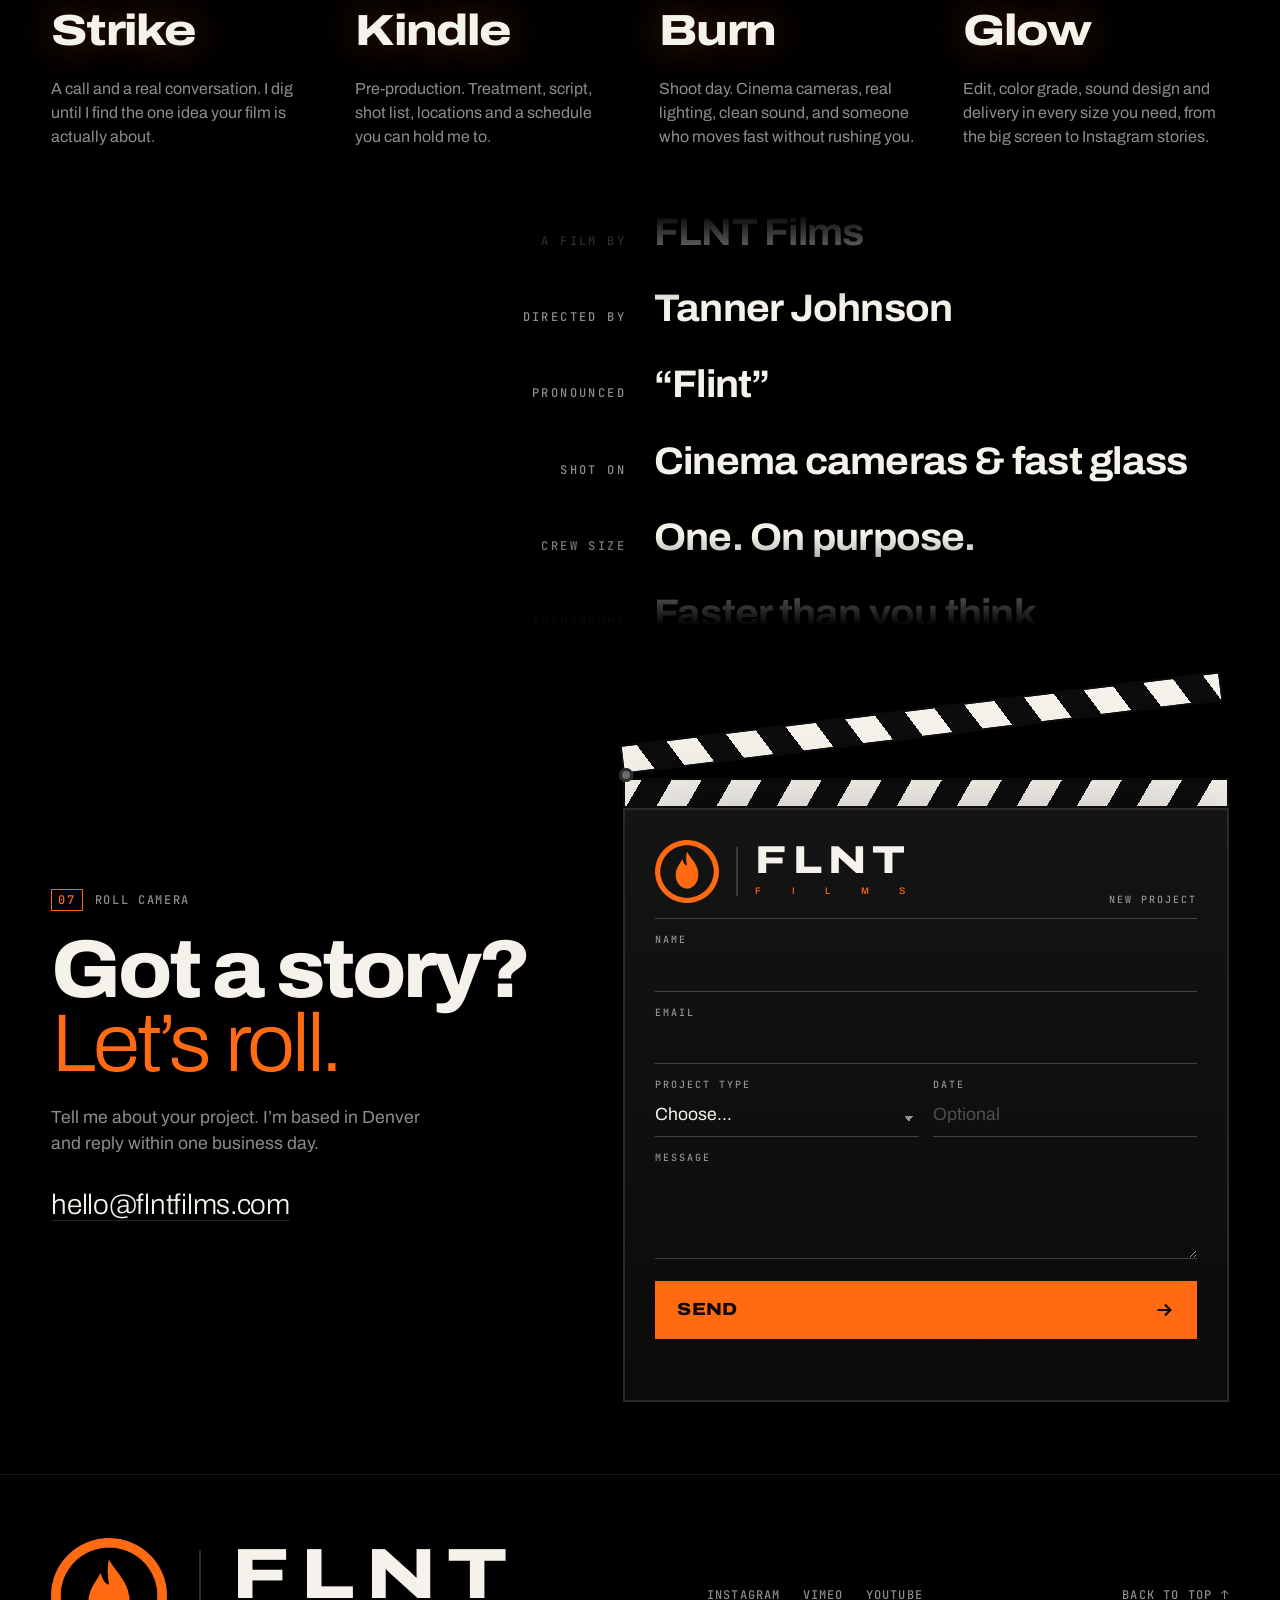
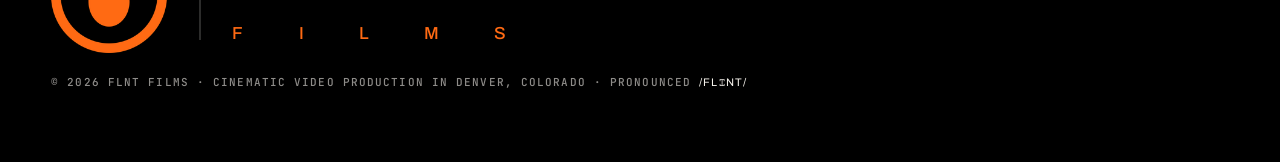
==== commit 67b01679: "Add Tanner Johnson's full name Credits now open with 'Directed by — Tanner Johnson', and the meta de" ====
--- a/flnt/index.html
+++ b/flnt/index.html
@@ -4,7 +4,7 @@
 <meta charset="utf-8" />
 <meta name="viewport" content="width=device-width, initial-scale=1, viewport-fit=cover" />
 <title>FLNT Films | Cinematic Video Production in Denver, Colorado</title>
-<meta name="description" content="FLNT Films (pronounced “flint”) is cinematic video production in Denver, Colorado. Brand films, commercials, weddings, documentaries and music videos by filmmaker Tanner." />
+<meta name="description" content="FLNT Films (pronounced “flint”) is cinematic video production in Denver, Colorado. Brand films, commercials, weddings, documentaries and music videos by filmmaker Tanner Johnson." />
 <meta name="theme-color" content="#000000" />
 <meta name="color-scheme" content="dark" />
 <link rel="icon" href="favicon-32.png" sizes="32x32" type="image/png" />
@@ -24,7 +24,7 @@
   "@type": "ProfessionalService",
   "name": "FLNT Films",
   "description": "Cinematic video production in Denver, Colorado: brand films, commercials, weddings, documentaries and music videos.",
-  "founder": { "@type": "Person", "name": "Tanner" },
+  "founder": { "@type": "Person", "name": "Tanner Johnson", "jobTitle": "Filmmaker" },
   "address": { "@type": "PostalAddress", "addressLocality": "Denver", "addressRegion": "CO", "addressCountry": "US" },
   "areaServed": [{ "@type": "City", "name": "Denver" }, { "@type": "State", "name": "Colorado" }],
   "knowsAbout": ["Video production", "Brand films", "Commercials", "Wedding films", "Documentary", "Music videos"]
@@ -248,6 +248,7 @@
       <div class="credits-roll">
         <dl class="credits-list">
           <div><dt>A film by</dt><dd>FLNT Films</dd></div>
+          <div><dt>Directed by</dt><dd>Tanner Johnson</dd></div>
           <div><dt>Pronounced</dt><dd>“Flint”</dd></div>
           <div><dt>Shot on</dt><dd>Cinema cameras &amp; fast glass</dd></div>
           <div><dt>Crew size</dt><dd>One. On purpose.</dd></div>
@@ -259,6 +260,7 @@
         </dl>
         <dl class="credits-list" aria-hidden="true">
           <div><dt>A film by</dt><dd>FLNT Films</dd></div>
+          <div><dt>Directed by</dt><dd>Tanner Johnson</dd></div>
           <div><dt>Pronounced</dt><dd>“Flint”</dd></div>
           <div><dt>Shot on</dt><dd>Cinema cameras &amp; fast glass</dd></div>
           <div><dt>Crew size</dt><dd>One. On purpose.</dd></div>
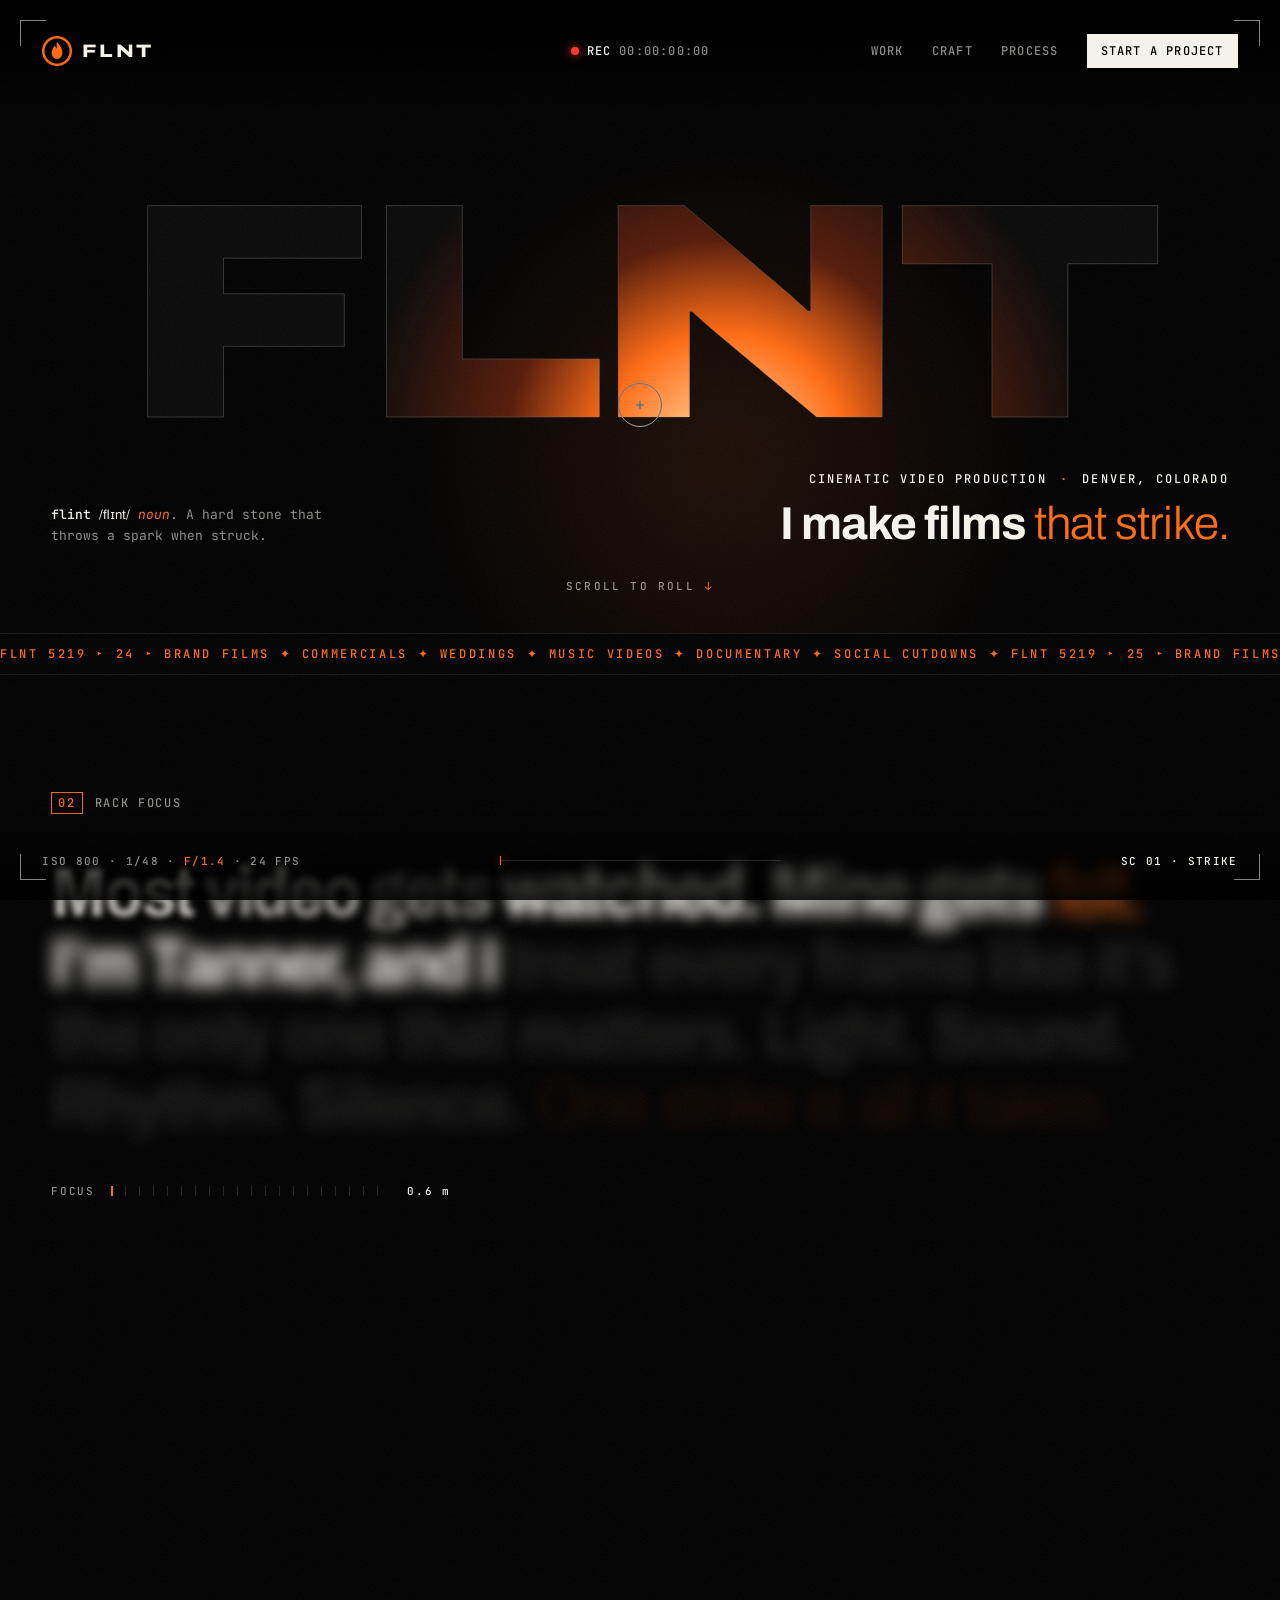
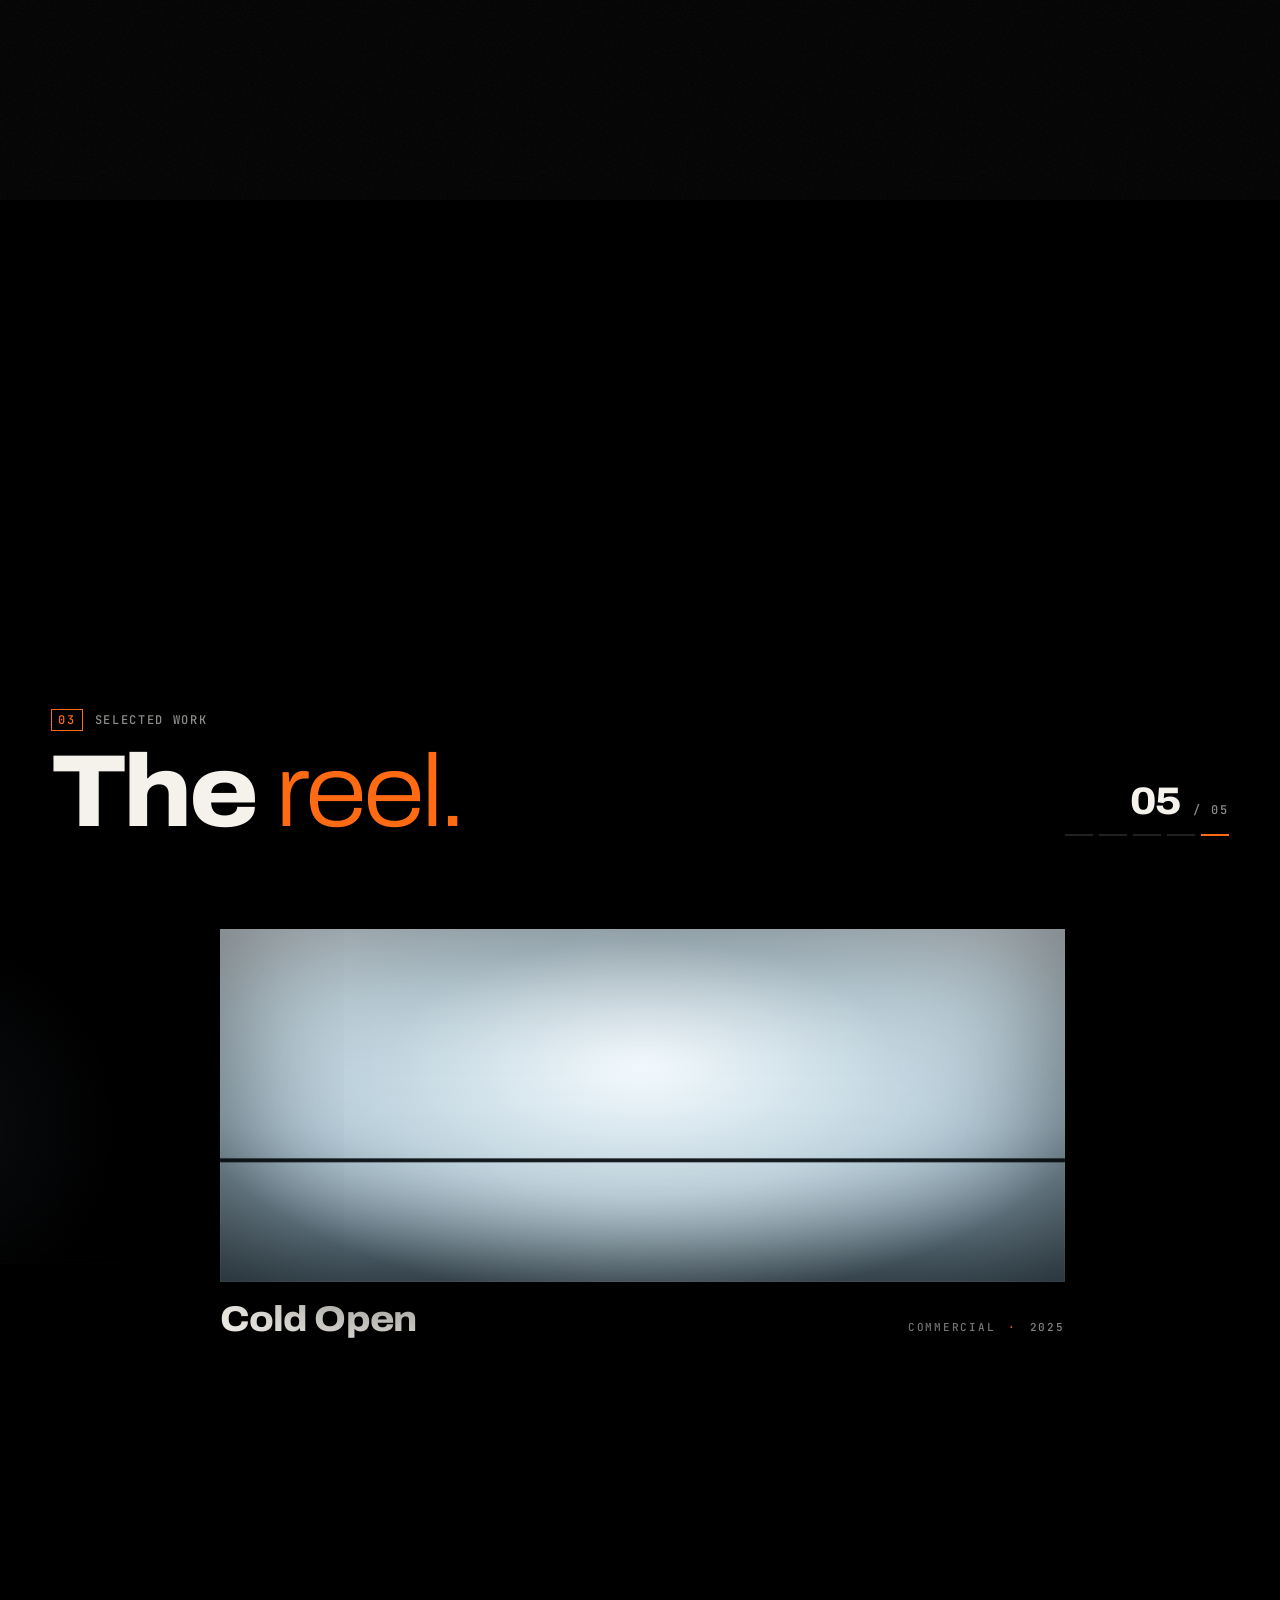
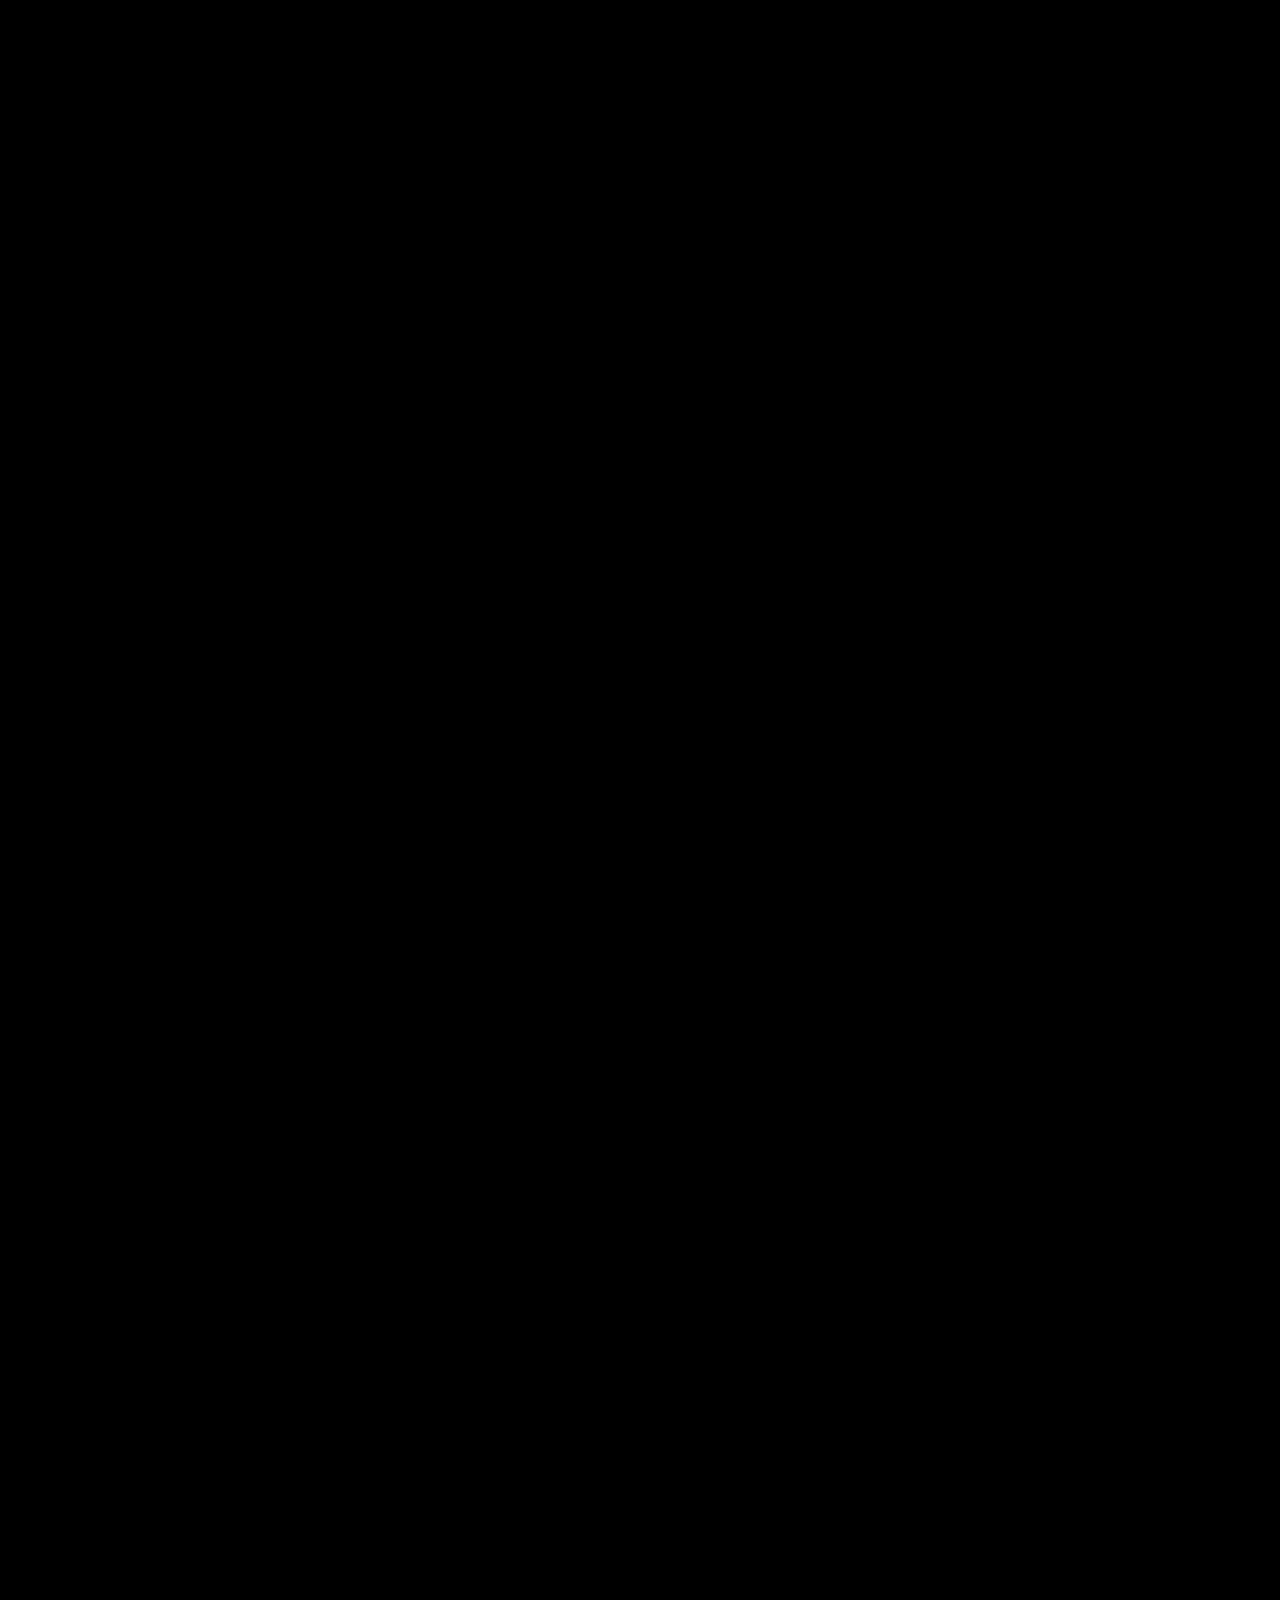
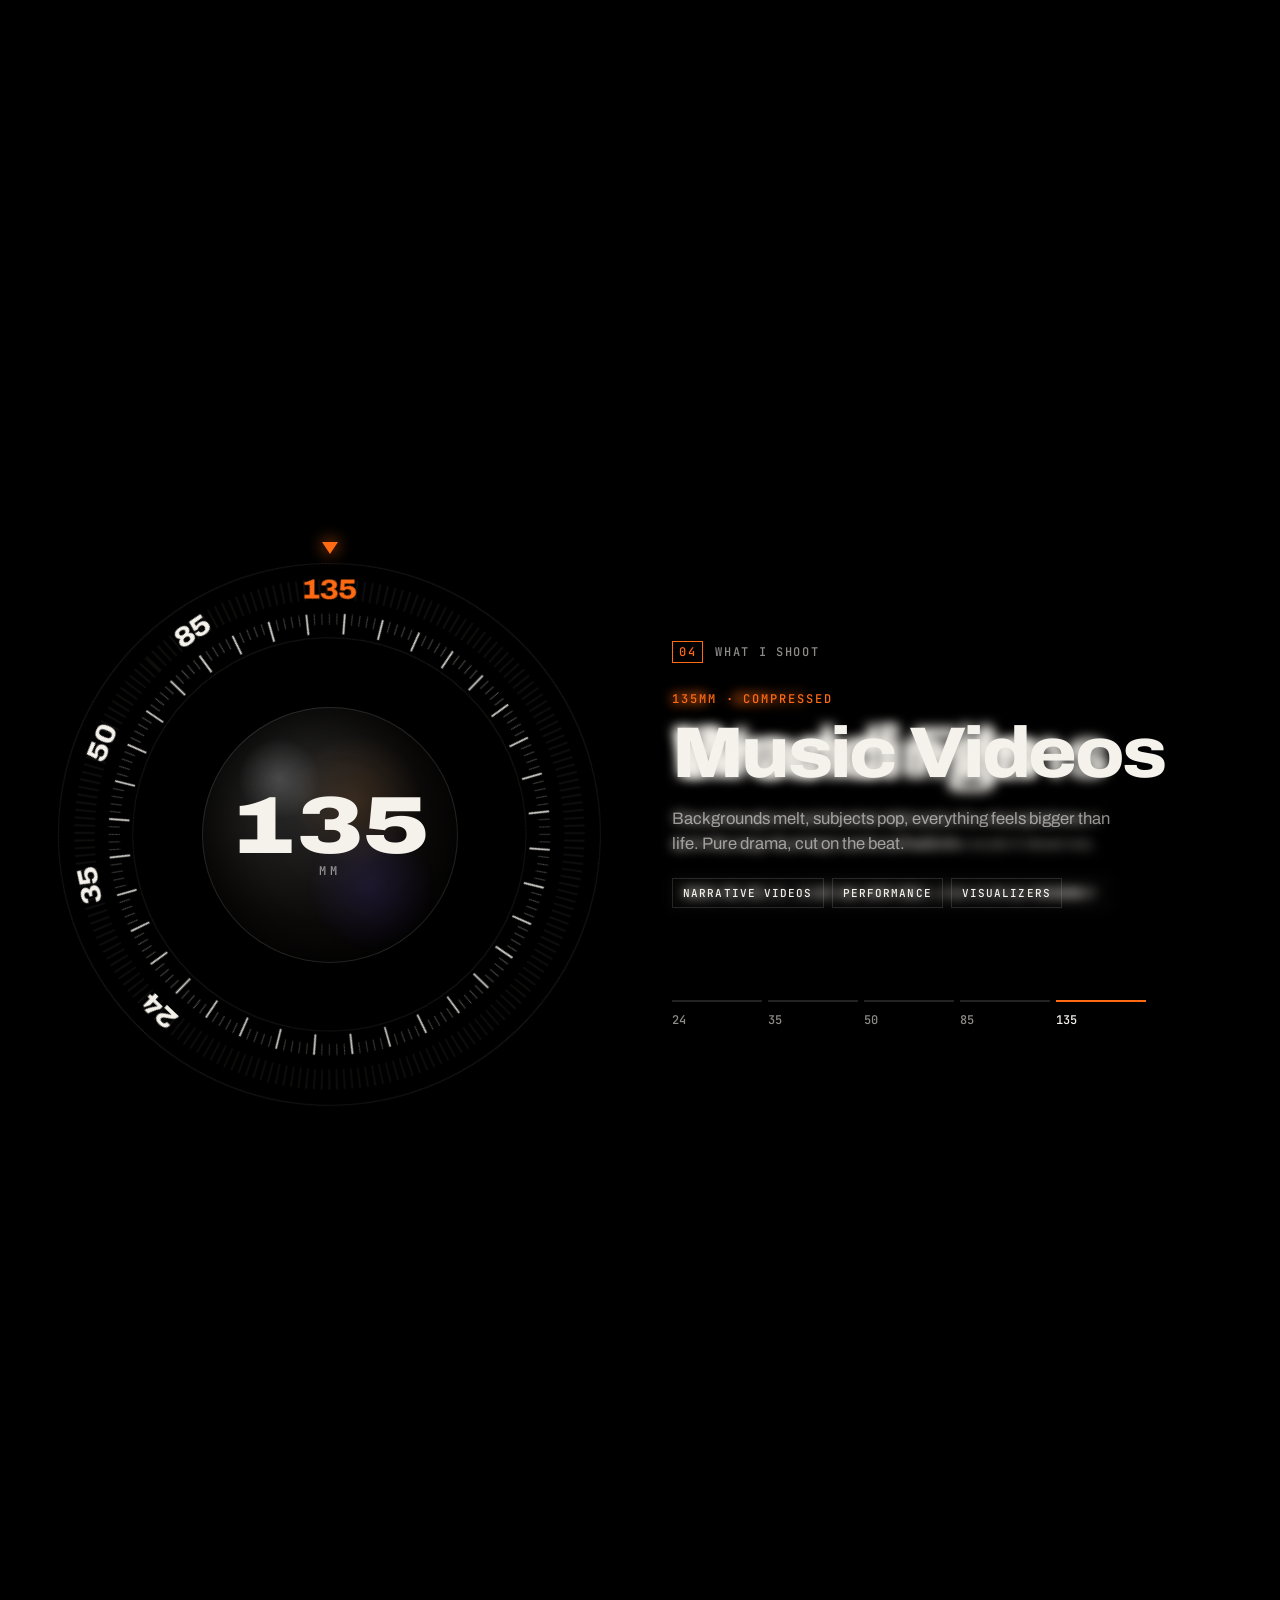
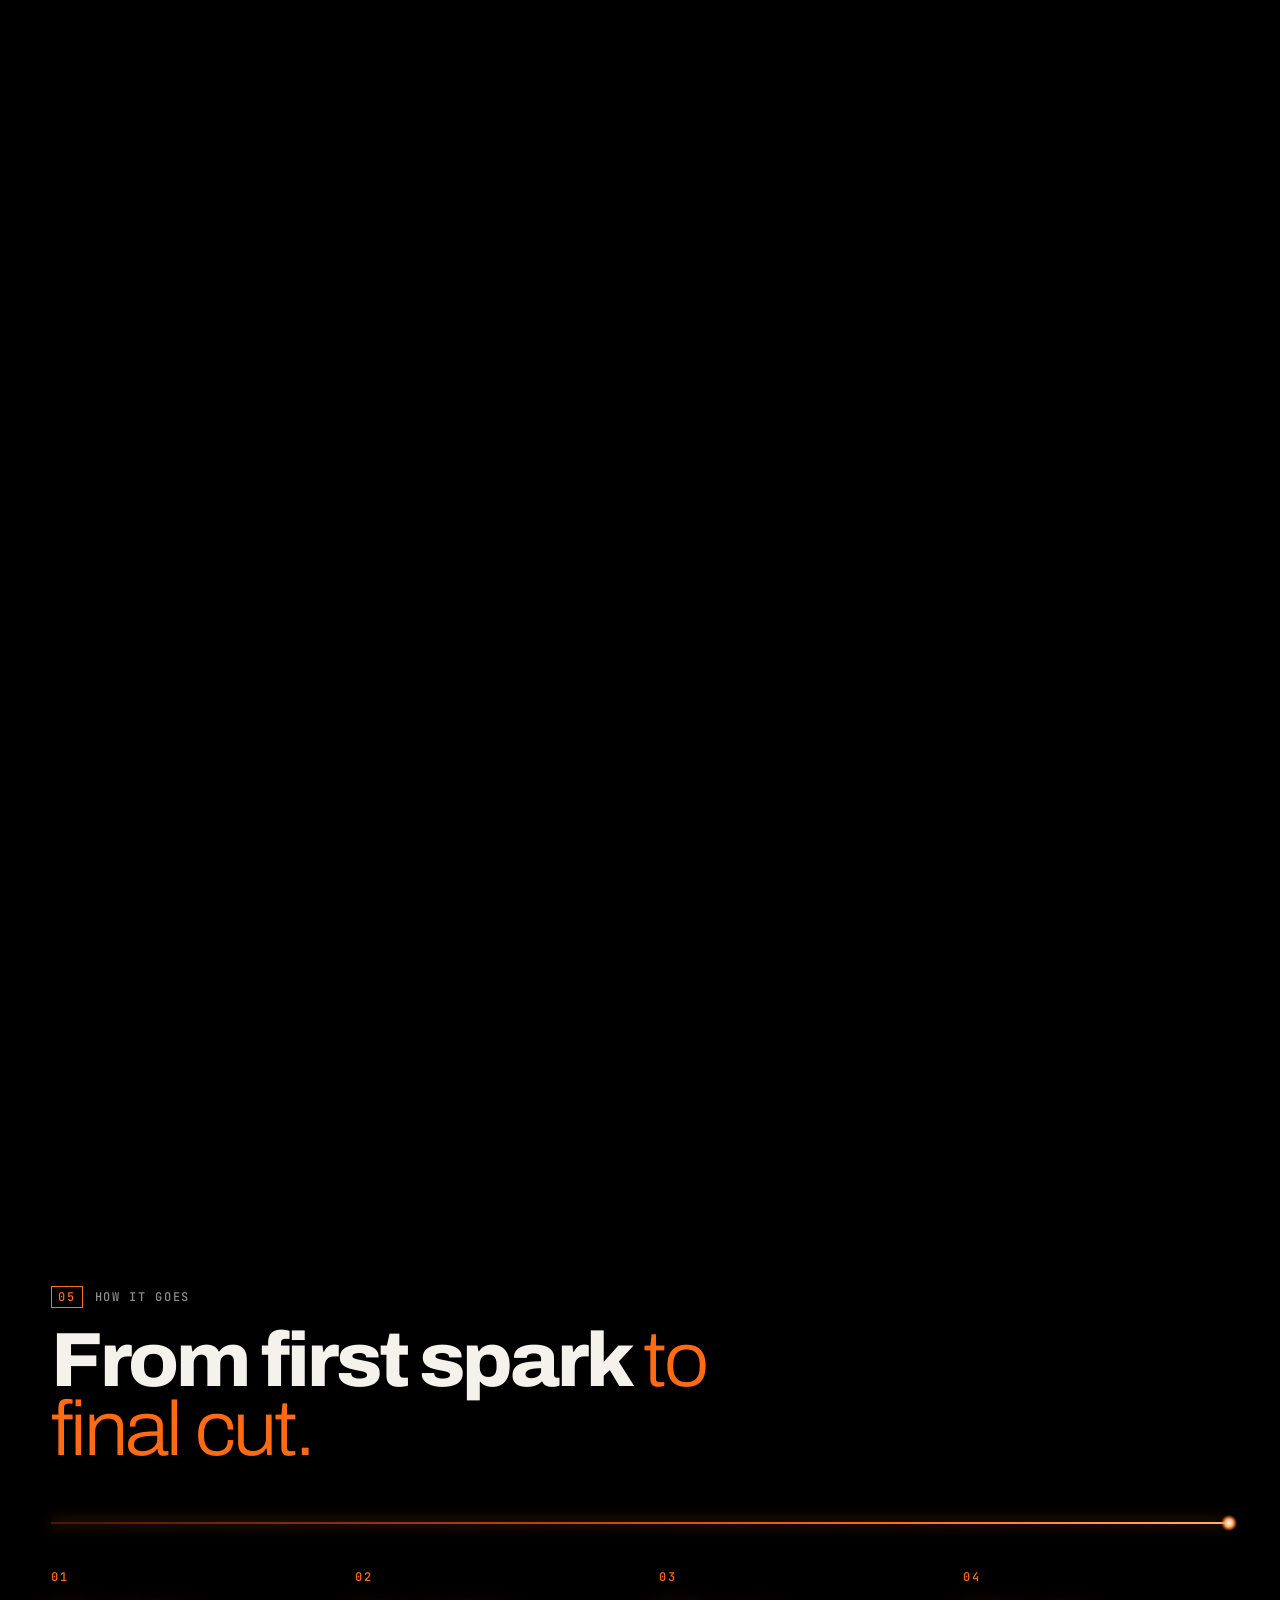
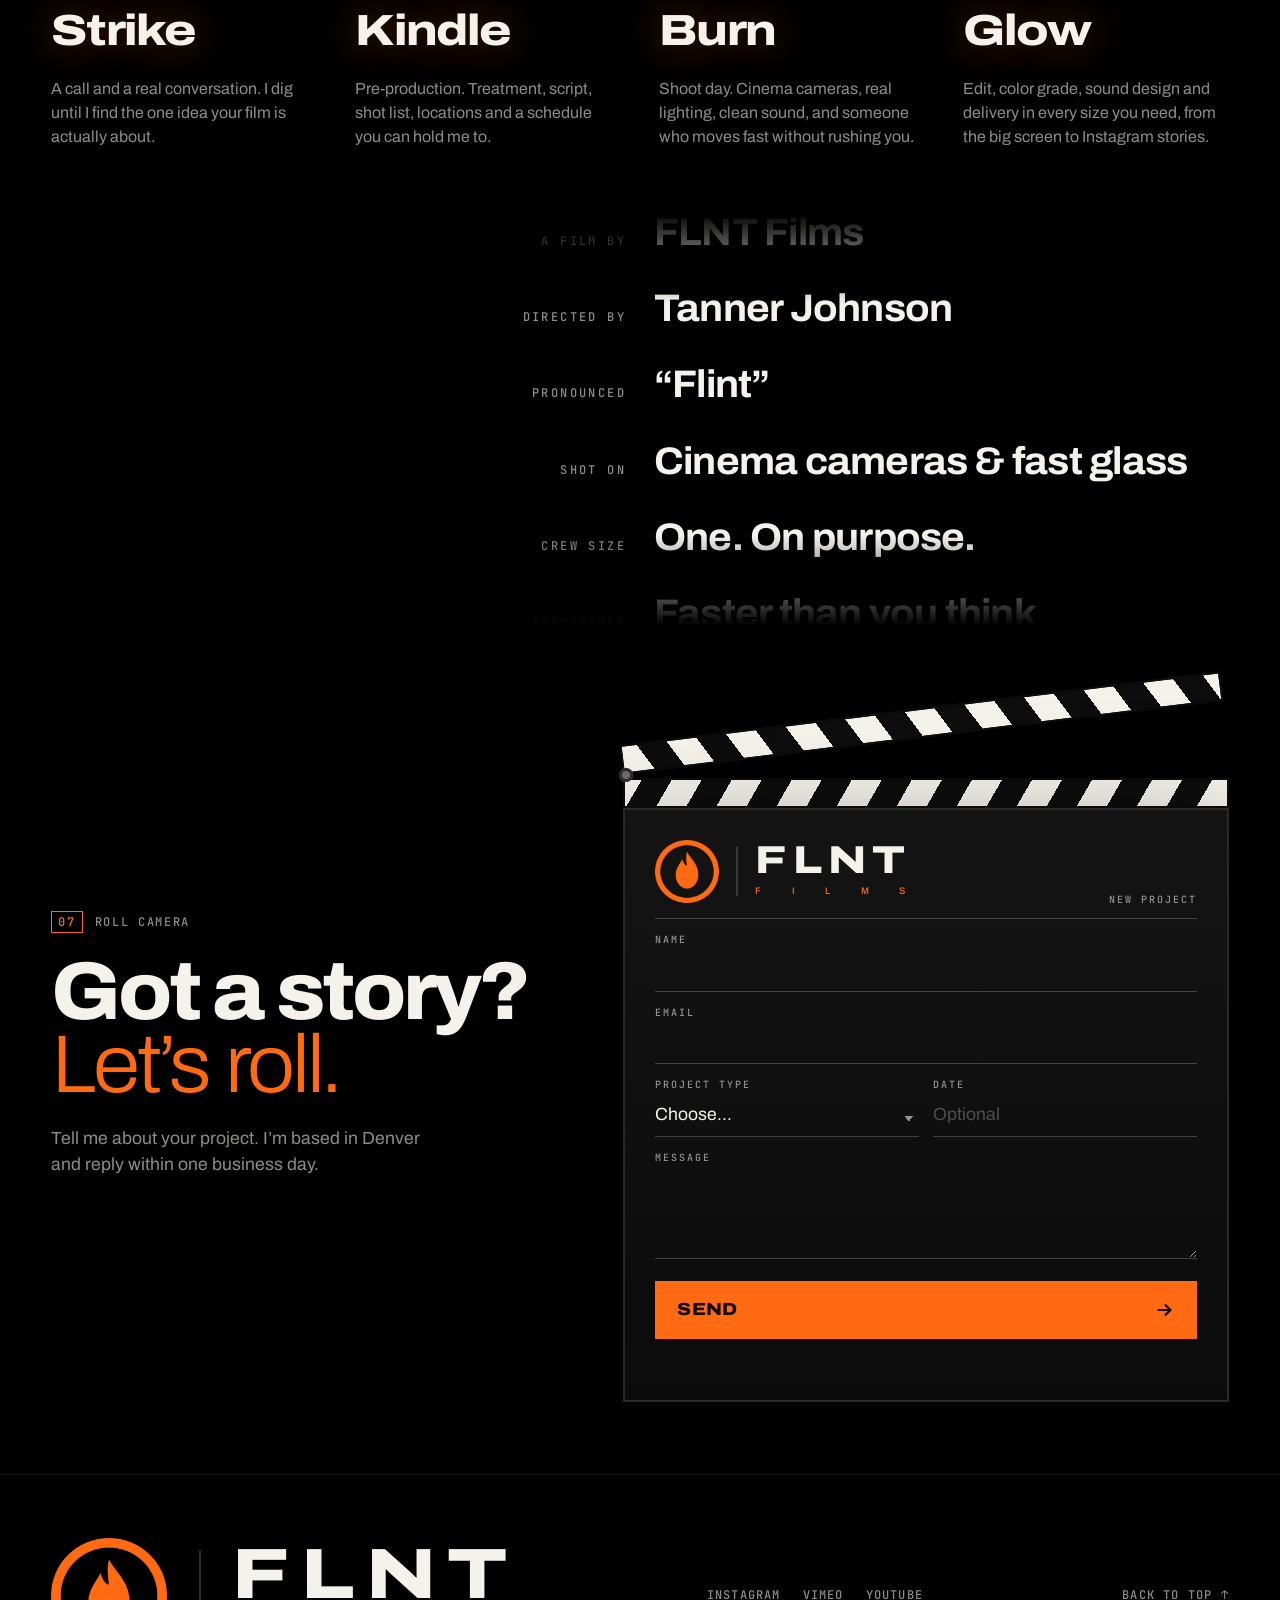
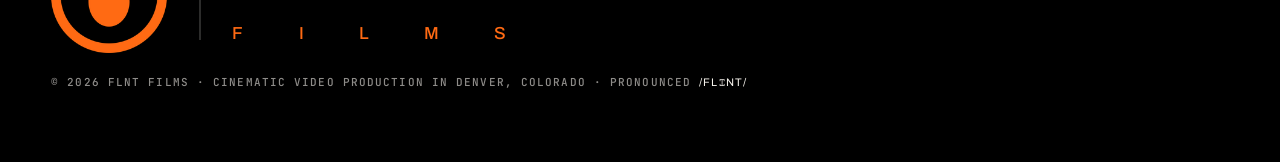
==== commit 9bf3a72e: "Route every inquiry through the form, with no email on the page Removes the placeholder hello@flntfi" ====
--- a/flnt/index.html
+++ b/flnt/index.html
@@ -280,12 +280,12 @@
       <p class="eyebrow"><span>07</span> Roll camera</p>
       <h2>Got a story? <em>Let’s roll.</em></h2>
       <p class="contact-sub">Tell me about your project. I’m based in Denver and reply within one business day.</p>
-      <!-- TODO: replace with the real FLNT inbox -->
-      <a class="contact-mail" href="mailto:hello@flntfilms.com">hello@flntfilms.com</a>
     </div>
 
     <form class="slate" id="slate" name="flnt-inquiry" method="POST" data-netlify="true" netlify-honeypot="bot-field" novalidate>
       <input type="hidden" name="form-name" value="flnt-inquiry" />
+      <!-- Netlify uses this as the subject of the notification email; main.js fills in the details -->
+      <input type="hidden" name="subject" value="New FLNT Films inquiry" />
       <p class="sr-only"><label>Leave this empty <input name="bot-field" tabindex="-1" autocomplete="off" /></label></p>
 
       <div class="clapper" id="clapper" aria-hidden="true">
--- a/flnt/styles.css
+++ b/flnt/styles.css
@@ -625,11 +625,6 @@
 .contact-head h2 { margin: 22px 0 24px; font-size: clamp(2.8rem, 6.4vw, 6.4rem); line-height: 0.9; letter-spacing: -0.04em; font-stretch: 105%; }
 .contact-head h2 em { display: block; color: var(--ember); }
 .contact-sub { color: var(--dim); font-size: 1.1rem; max-width: 40ch; margin-bottom: 26px; }
-.contact-mail {
-  font-family: var(--display); font-weight: 300; font-size: clamp(1.3rem, 2.2vw, 1.8rem); letter-spacing: -0.01em;
-  border-bottom: 1px solid var(--faint); transition: color 0.25s, border-color 0.25s;
-}
-.contact-mail:hover { color: var(--ember); border-color: var(--ember); }
 
 .slate { position: relative; padding-top: 70px; margin-top: 24px; }
 .clapper { position: absolute; left: 0; right: 0; top: 0; height: 70px; }
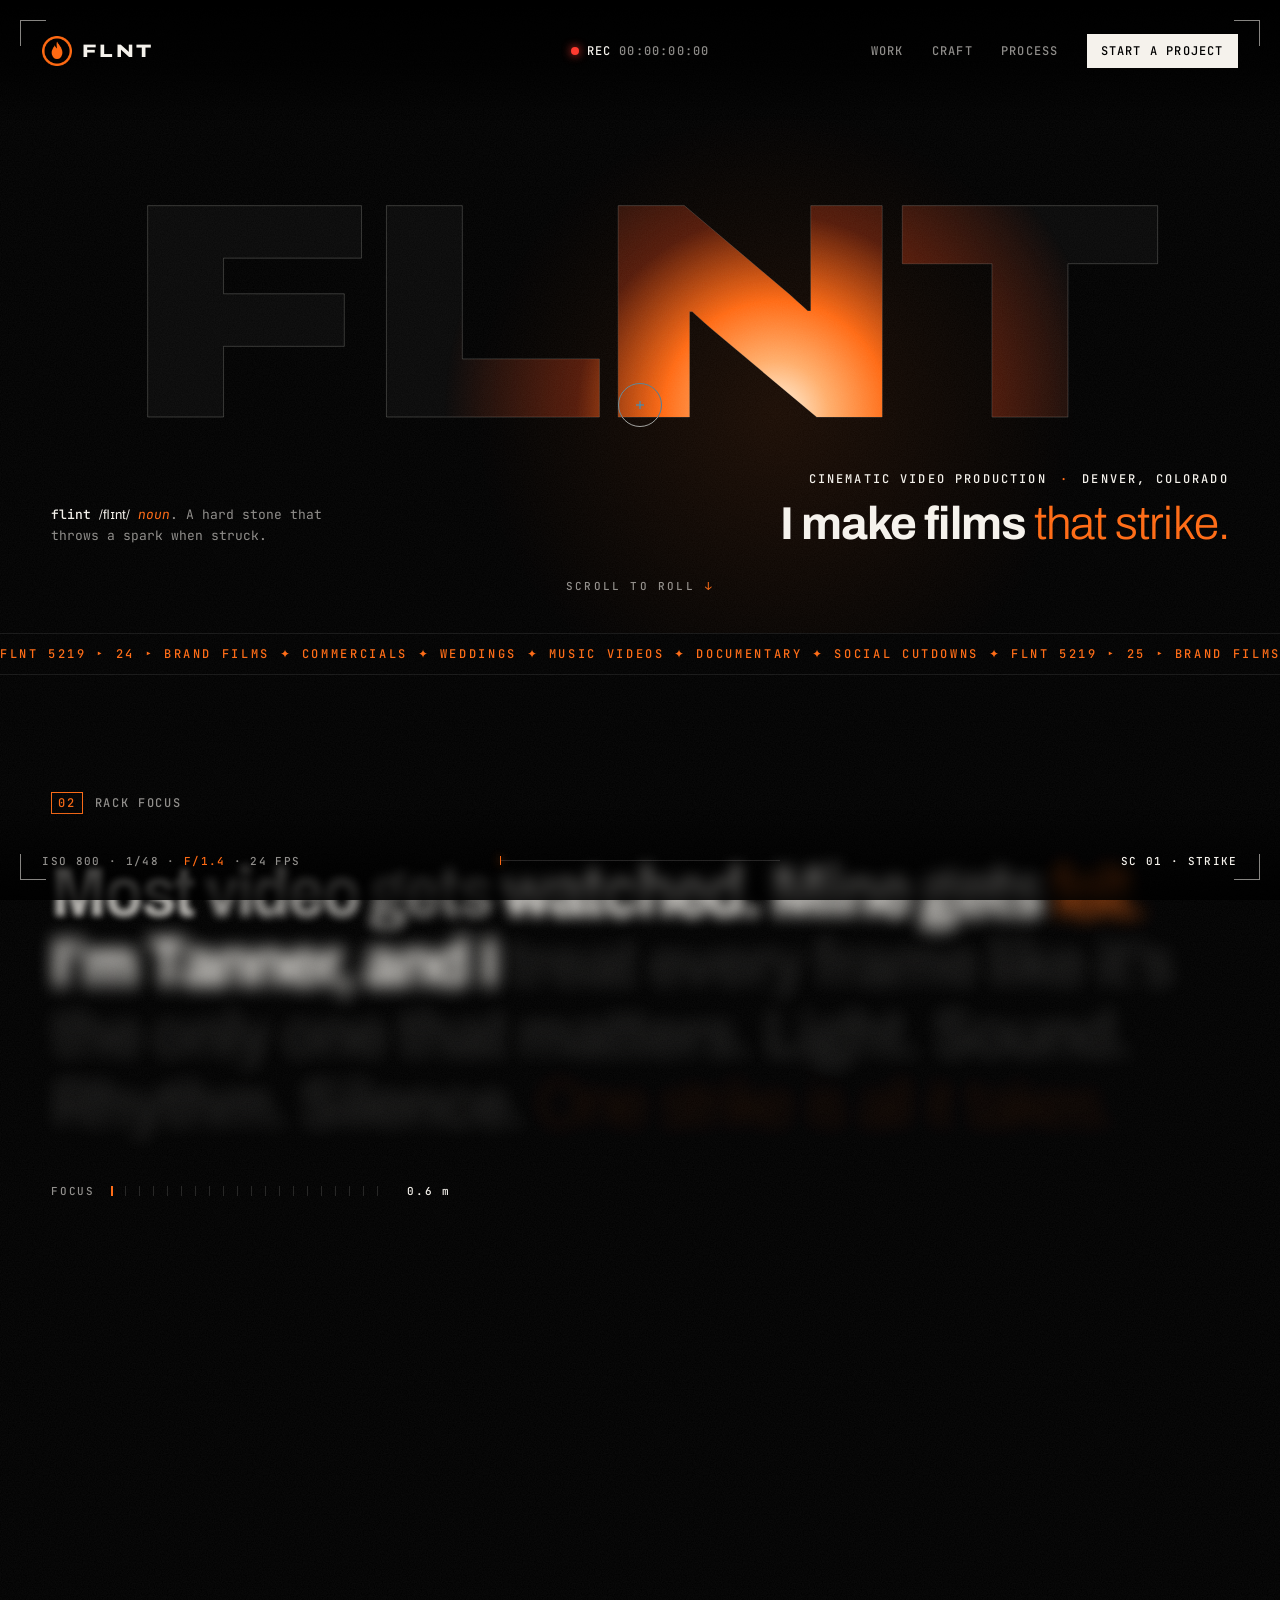
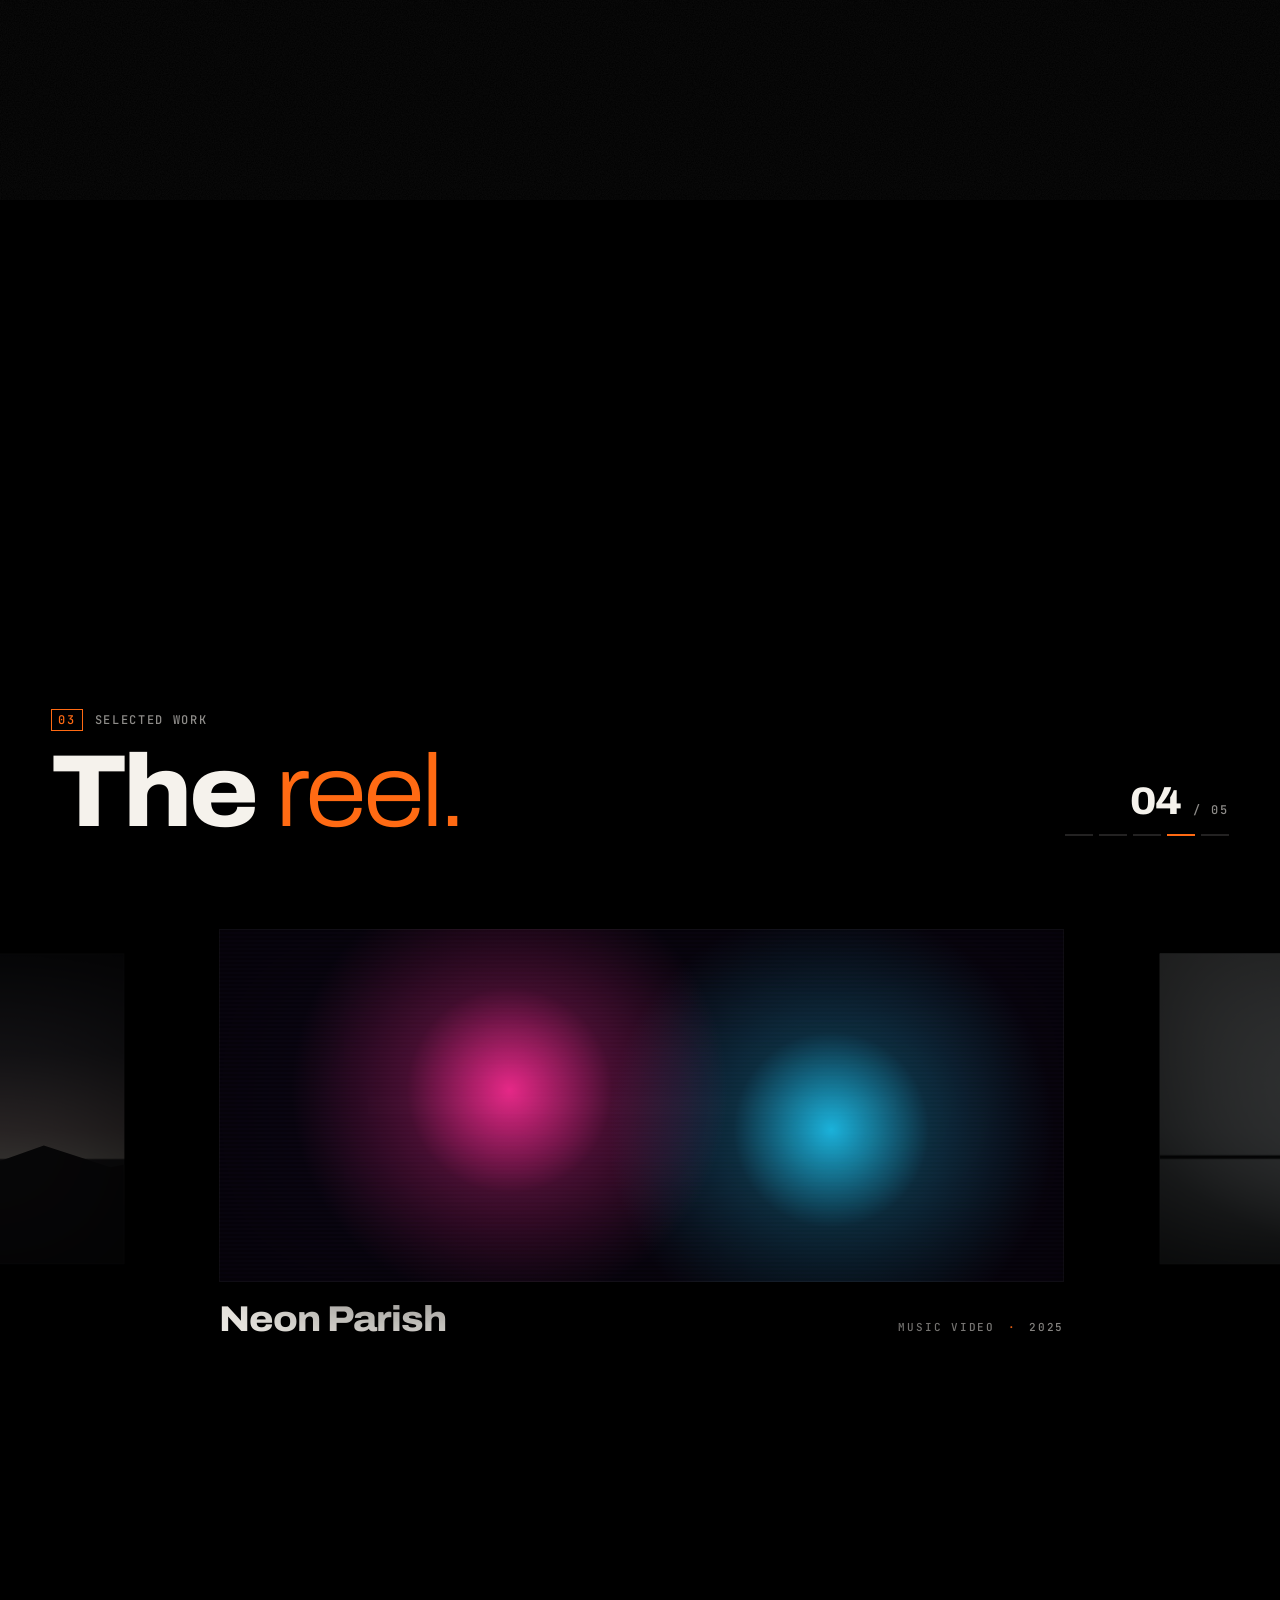
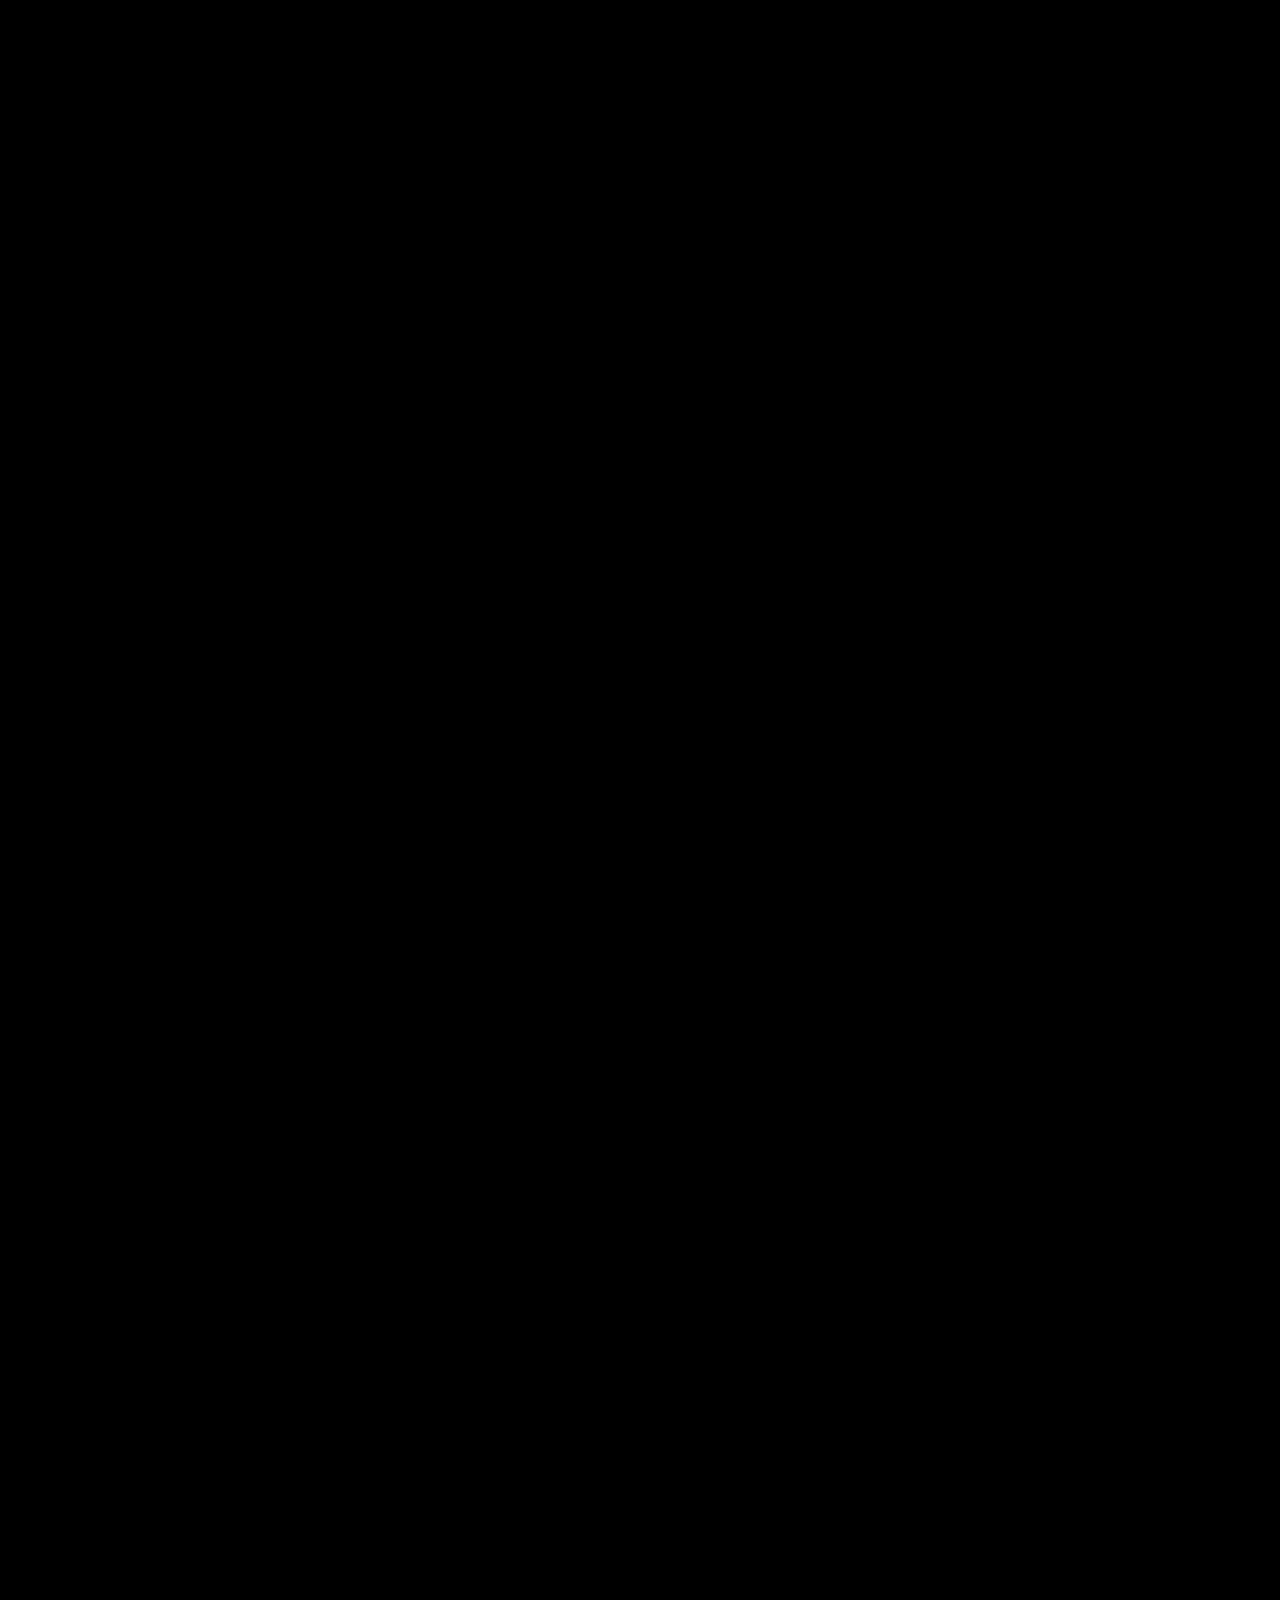
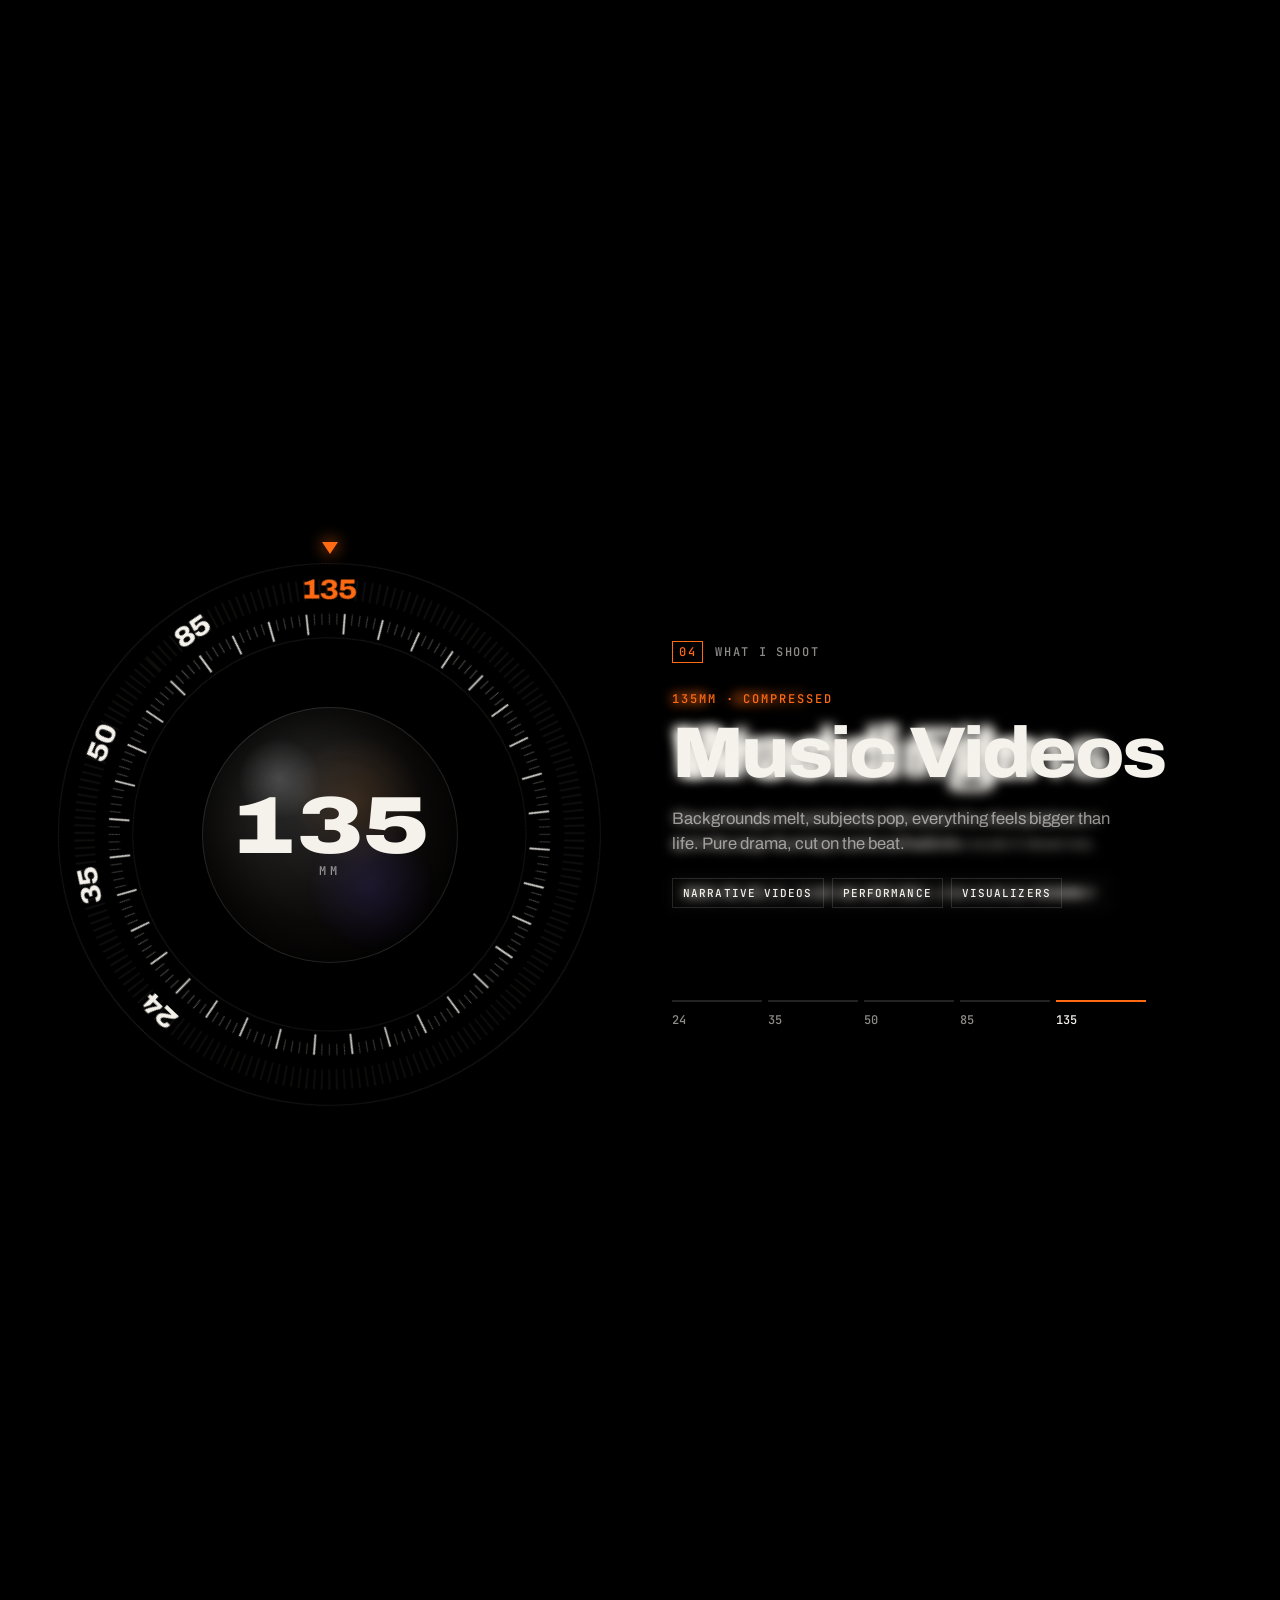
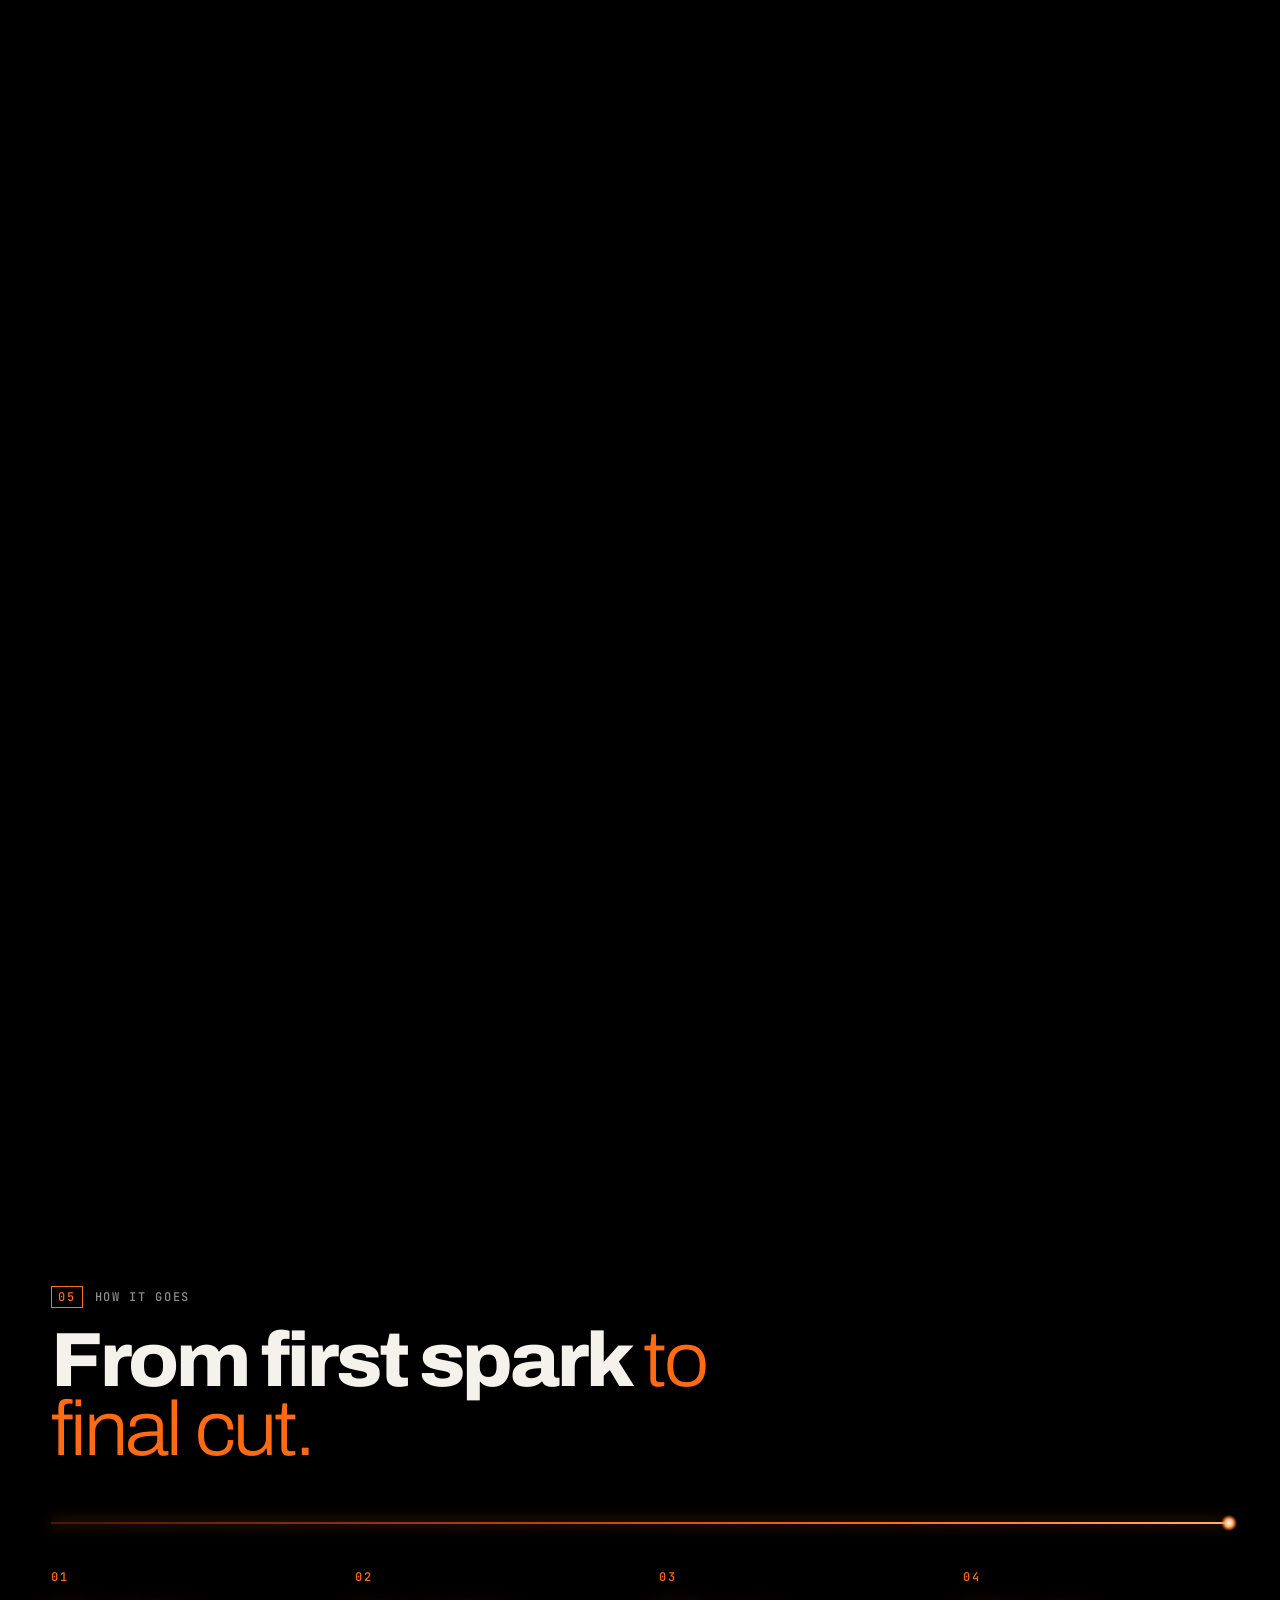
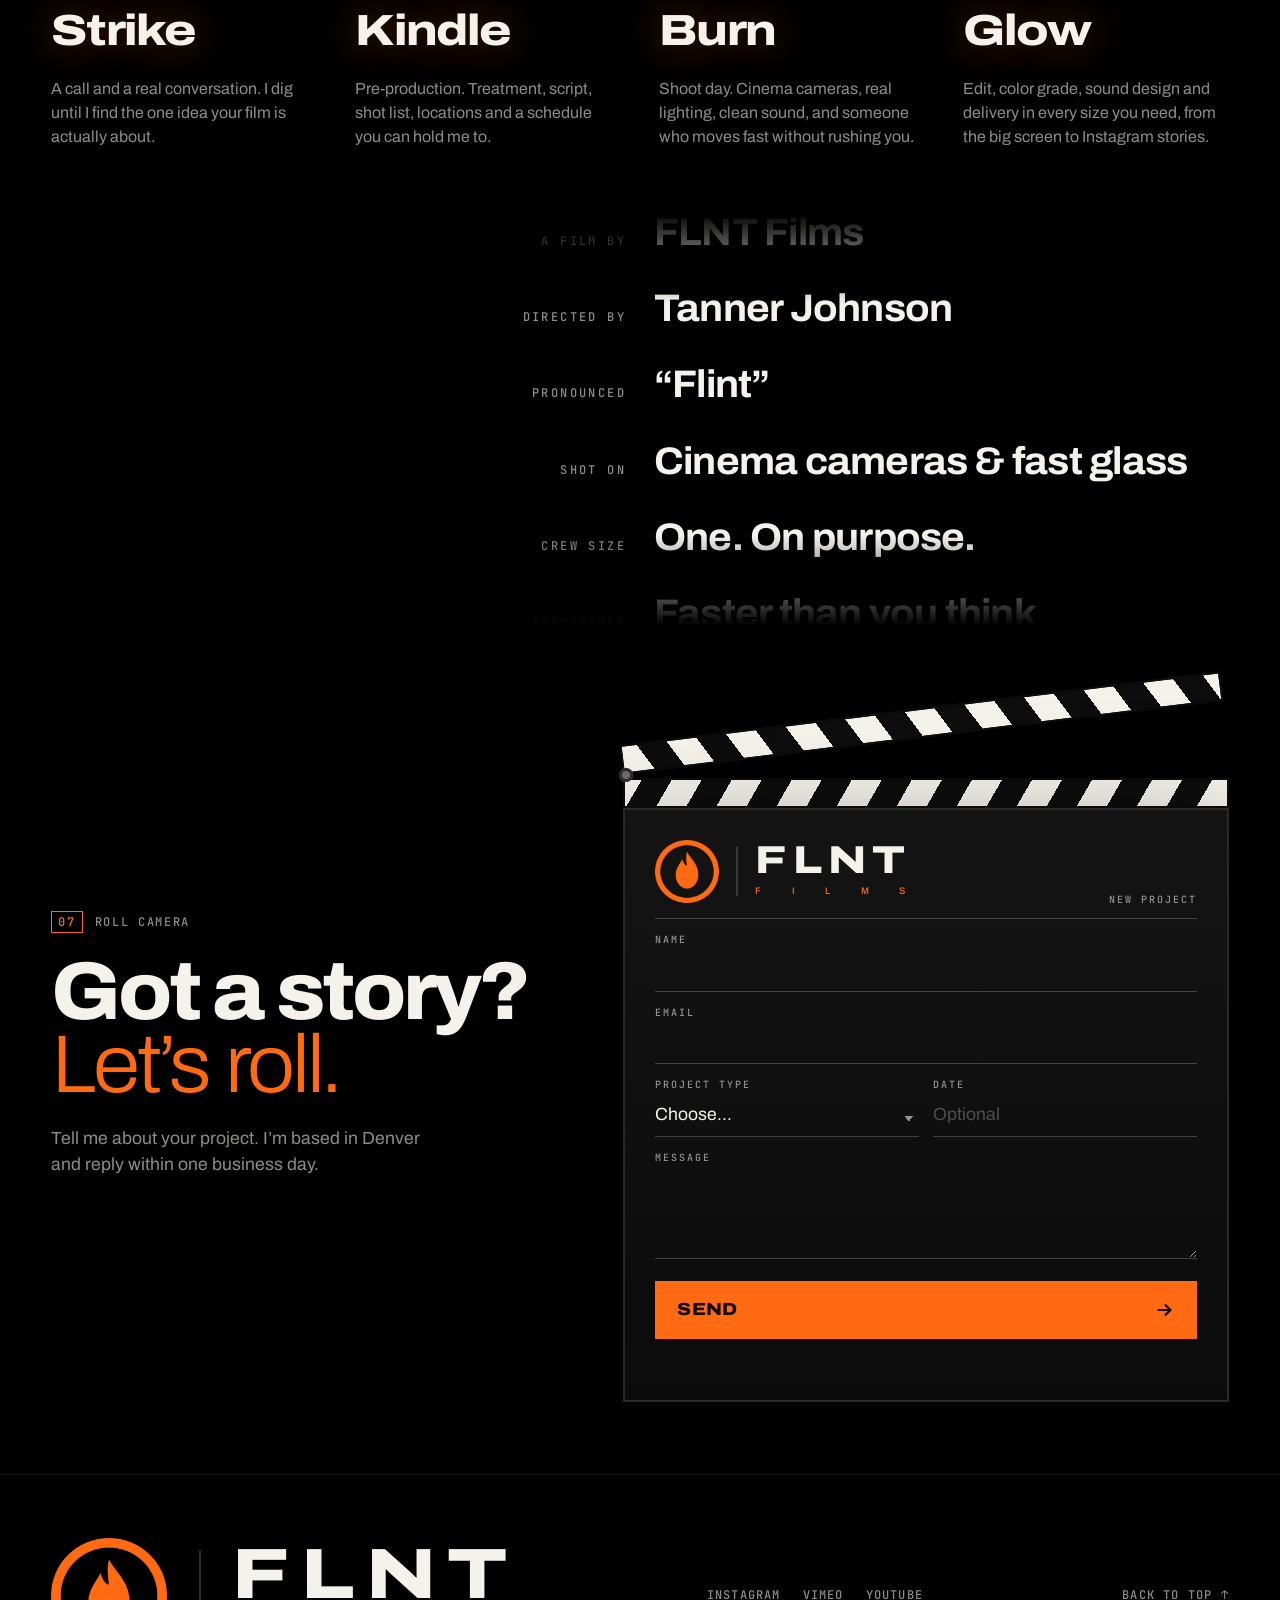
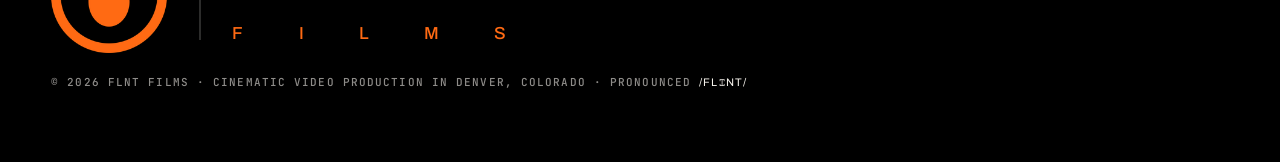
==== commit eb7fc452: "Point the site at flntfilms.com Adds the canonical URL, og:url and absolute og/twitter image tags so" ====
--- a/flnt/index.html
+++ b/flnt/index.html
@@ -6,23 +6,34 @@
 <title>FLNT Films | Cinematic Video Production in Denver, Colorado</title>
 <meta name="description" content="FLNT Films (pronounced “flint”) is cinematic video production in Denver, Colorado. Brand films, commercials, weddings, documentaries and music videos by filmmaker Tanner Johnson." />
 <meta name="theme-color" content="#000000" />
+<link rel="canonical" href="https://flntfilms.com/" />
 <meta name="color-scheme" content="dark" />
 <link rel="icon" href="favicon-32.png" sizes="32x32" type="image/png" />
 <link rel="icon" href="favicon-48.png" sizes="48x48" type="image/png" />
 <link rel="apple-touch-icon" href="apple-touch-icon.png" />
 
 <meta property="og:type" content="website" />
+<meta property="og:url" content="https://flntfilms.com/" />
 <meta property="og:title" content="FLNT Films | Cinematic Video Production in Denver, Colorado" />
 <meta property="og:description" content="Cinematic brand films, commercials, weddings and music videos, made in Denver, Colorado. Pronounced “flint.”" />
 <meta property="og:site_name" content="FLNT Films" />
+<meta property="og:image" content="https://flntfilms.com/og-image.jpg" />
+<meta property="og:image:width" content="1200" />
+<meta property="og:image:height" content="630" />
+<meta property="og:image:alt" content="FLNT Films logo: an orange flame in a circle beside the FLNT FILMS wordmark" />
 <meta name="twitter:card" content="summary_large_image" />
-
-<!-- Business details for search engines. Add "url" (and "image") once the live address is set. -->
+<meta name="twitter:image" content="https://flntfilms.com/og-image.jpg" />
+
+<!-- Business details for search engines -->
 <script type="application/ld+json">
 {
   "@context": "https://schema.org",
   "@type": "ProfessionalService",
+  "@id": "https://flntfilms.com/#business",
   "name": "FLNT Films",
+  "url": "https://flntfilms.com/",
+  "logo": "https://flntfilms.com/icon-512.png",
+  "image": "https://flntfilms.com/og-image.jpg",
   "description": "Cinematic video production in Denver, Colorado: brand films, commercials, weddings, documentaries and music videos.",
   "founder": { "@type": "Person", "name": "Tanner Johnson", "jobTitle": "Filmmaker" },
   "address": { "@type": "PostalAddress", "addressLocality": "Denver", "addressRegion": "CO", "addressCountry": "US" },
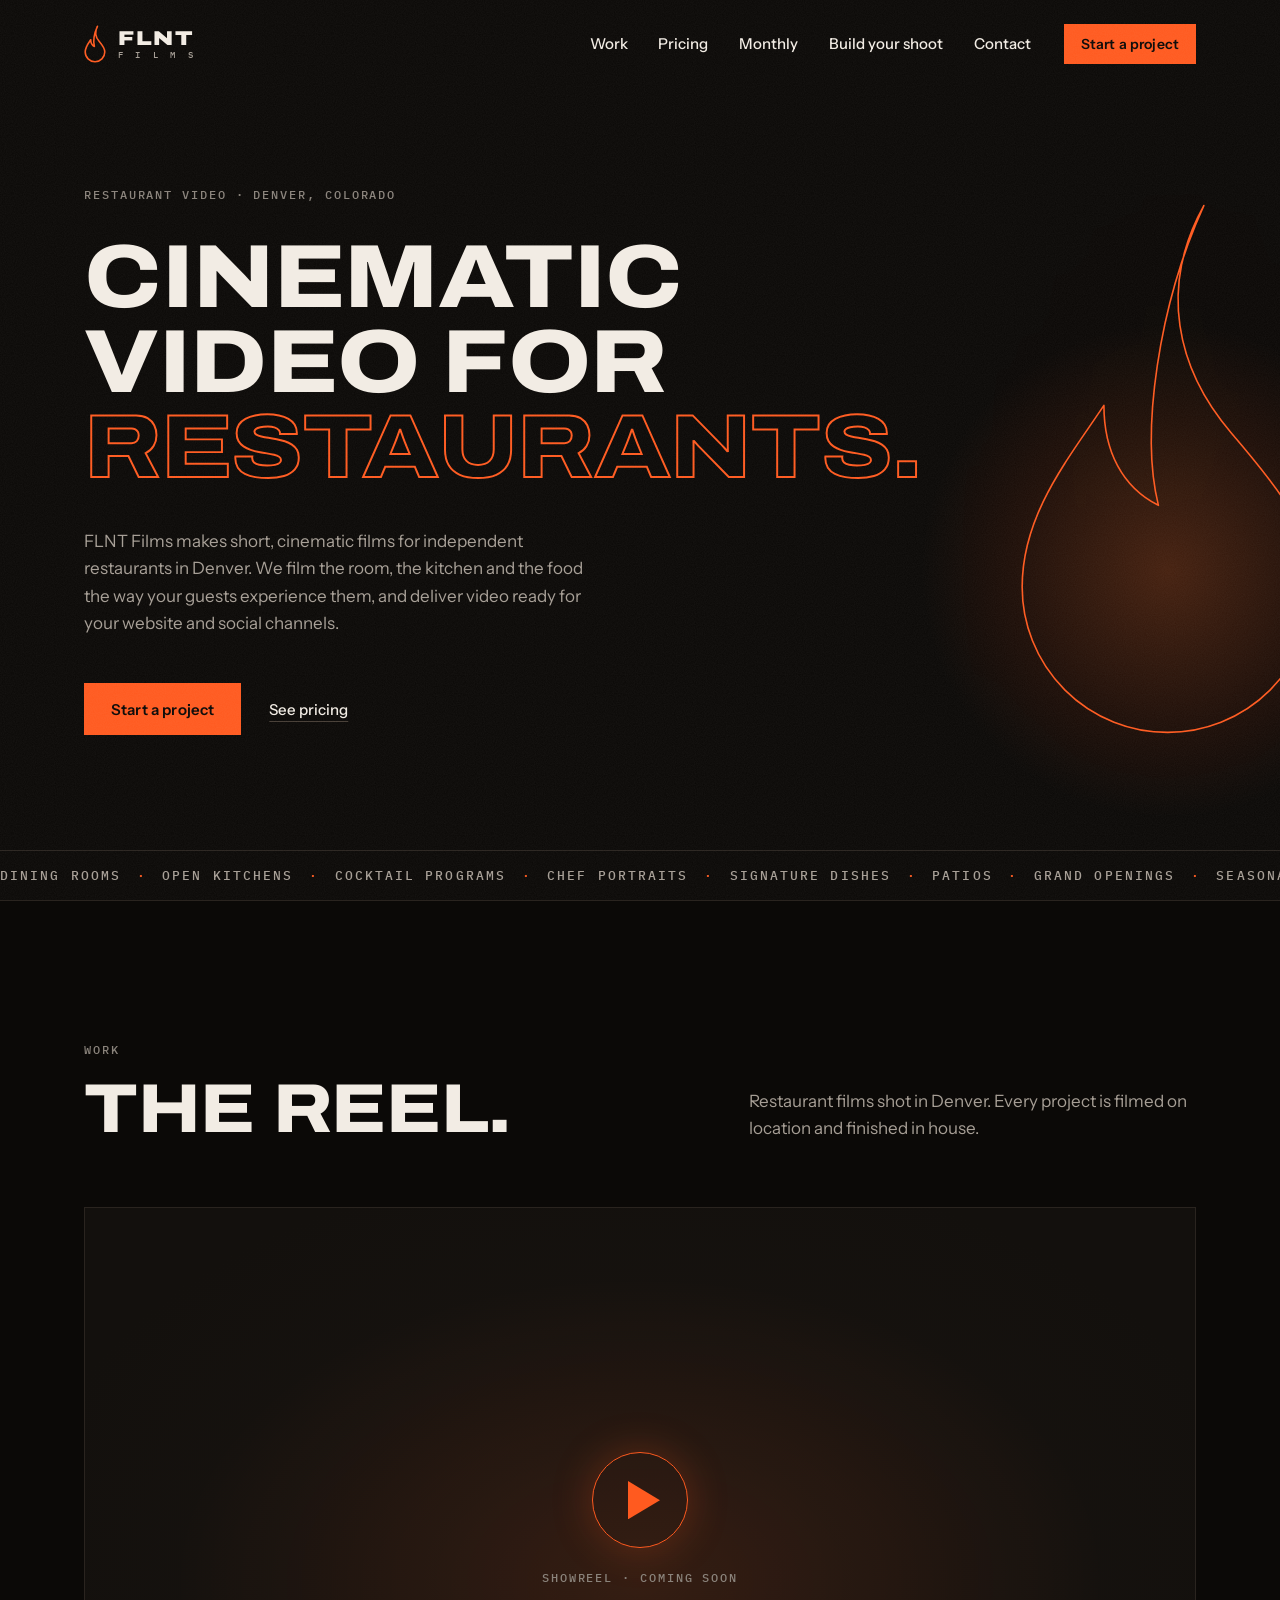
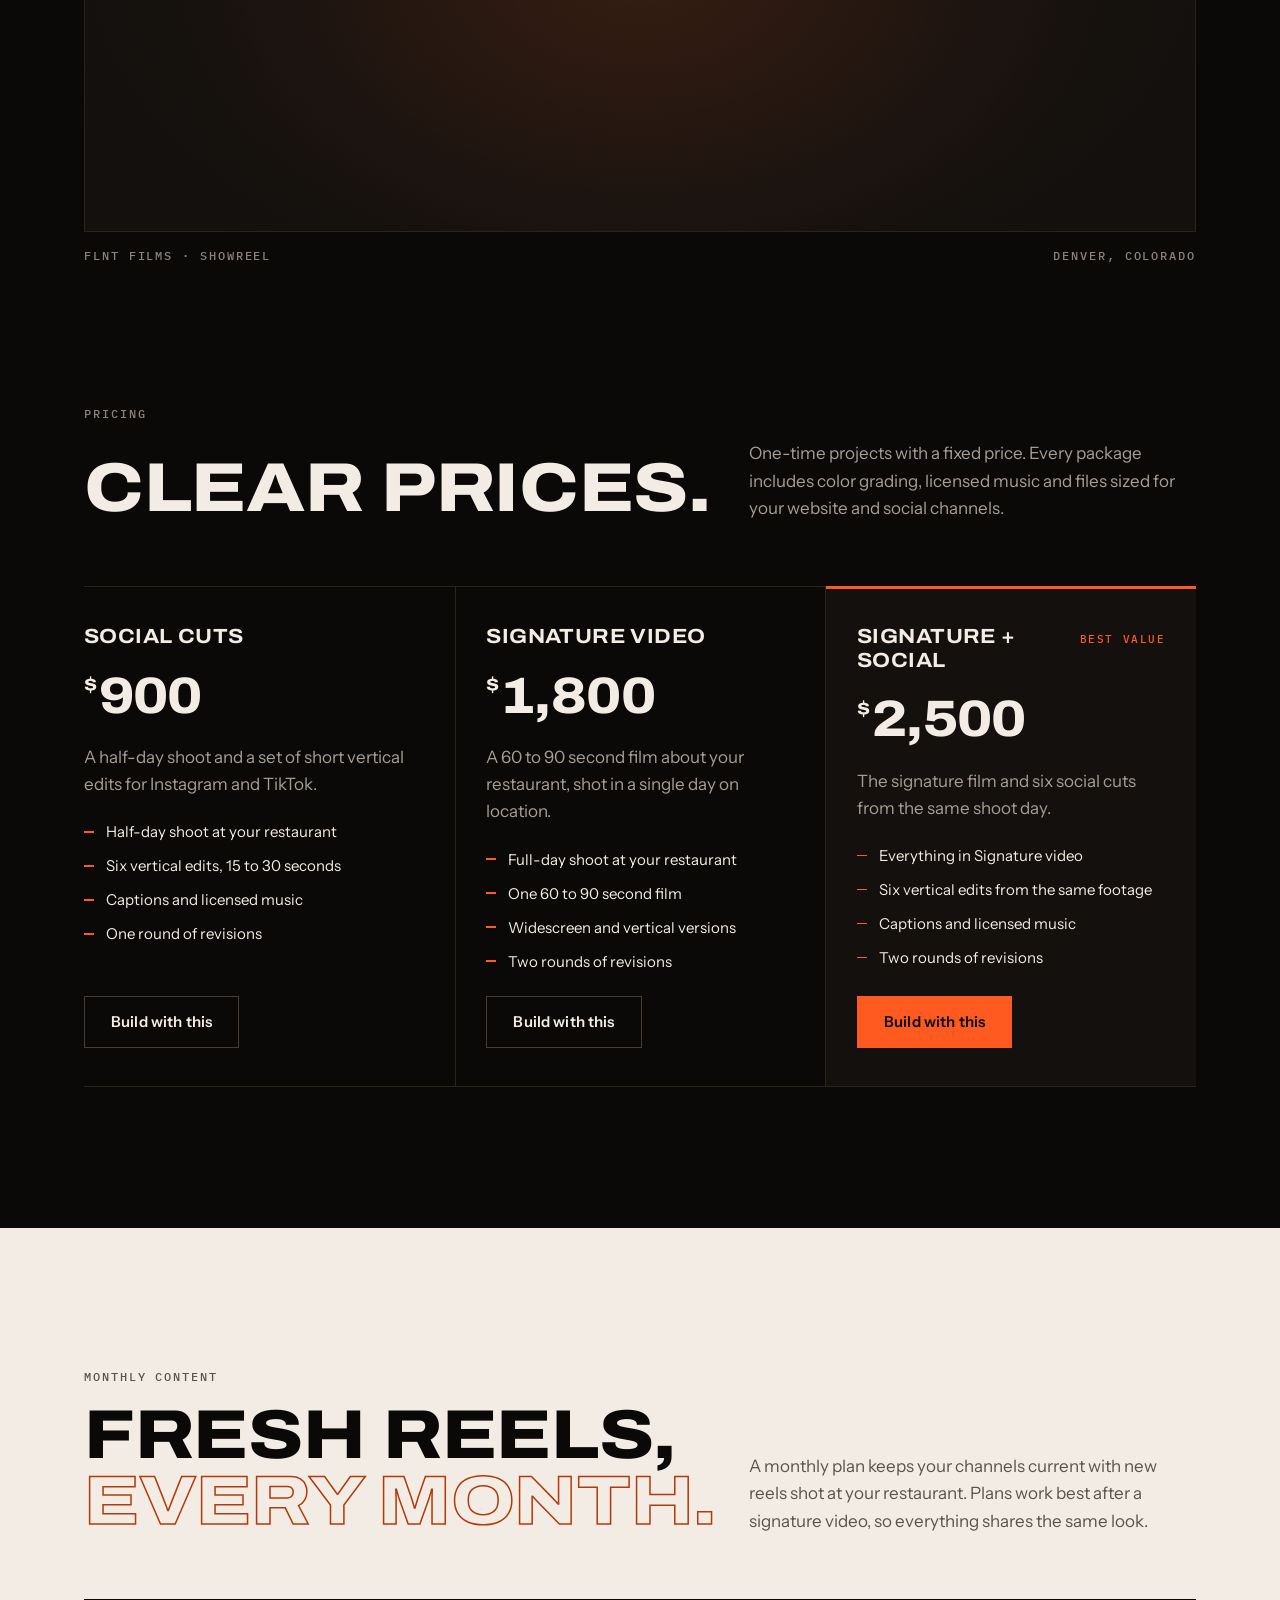
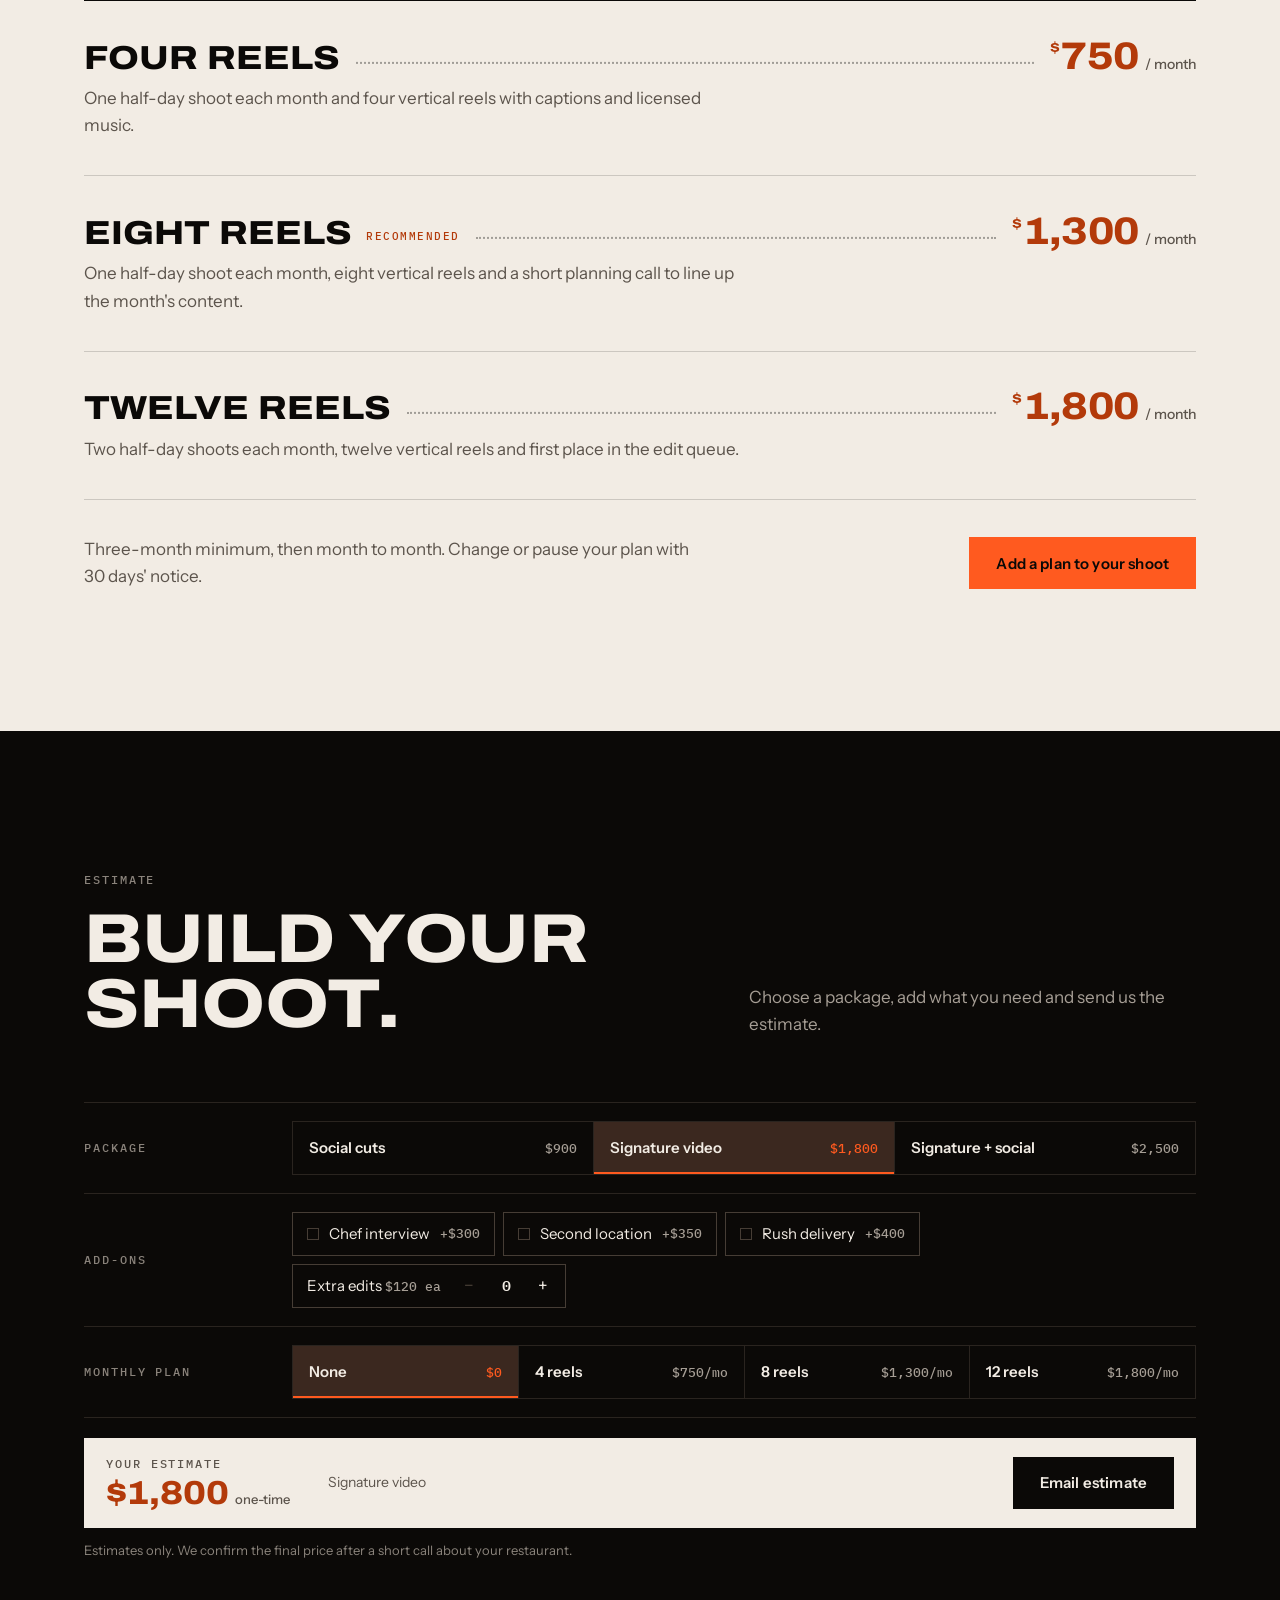
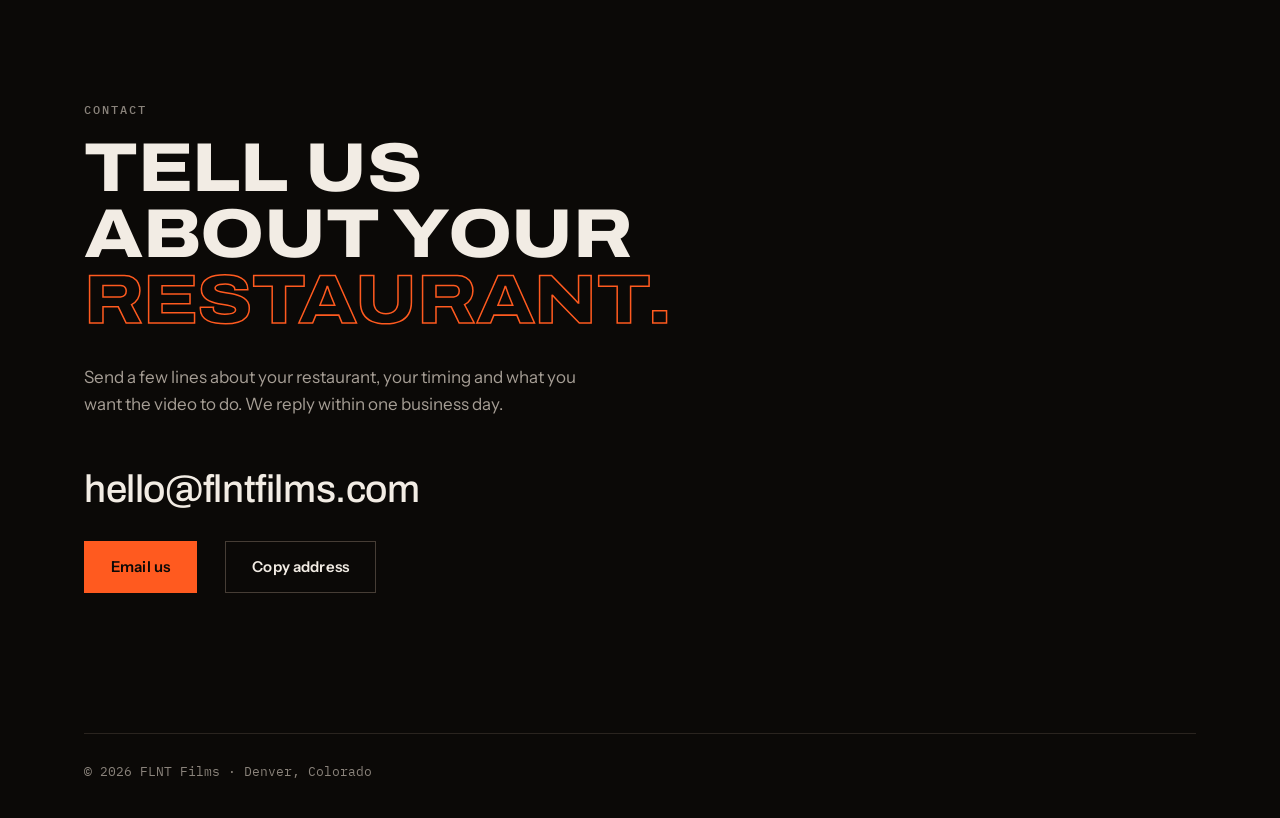
==== commit 3897014e: "Rebuild flntfilms.com as the restaurant video site Implements the approved mockup in the existing pl" ====
--- a/flnt/index.html
+++ b/flnt/index.html
@@ -3,24 +3,28 @@
 <head>
 <meta charset="utf-8" />
 <meta name="viewport" content="width=device-width, initial-scale=1, viewport-fit=cover" />
-<title>FLNT Films | Cinematic Video Production in Denver, Colorado</title>
-<meta name="description" content="FLNT Films (pronounced “flint”) is cinematic video production in Denver, Colorado. Brand films, commercials, weddings, documentaries and music videos by filmmaker Tanner Johnson." />
-<meta name="theme-color" content="#000000" />
+<title>FLNT Films | Restaurant Video Production in Denver, Colorado</title>
+<meta name="description" content="FLNT Films makes cinematic promo video for independent restaurants in Denver, Colorado: signature films, social cuts and monthly content plans." />
+<meta name="theme-color" content="#0b0907" />
+<meta name="color-scheme" content="dark" />
 <link rel="canonical" href="https://flntfilms.com/" />
-<meta name="color-scheme" content="dark" />
+
+<!-- Favicons: the stroke flame on warm black -->
+<link rel="icon" href="favicon.svg" type="image/svg+xml" />
 <link rel="icon" href="favicon-32.png" sizes="32x32" type="image/png" />
 <link rel="icon" href="favicon-48.png" sizes="48x48" type="image/png" />
 <link rel="apple-touch-icon" href="apple-touch-icon.png" />
 
+<!-- Link previews -->
 <meta property="og:type" content="website" />
 <meta property="og:url" content="https://flntfilms.com/" />
-<meta property="og:title" content="FLNT Films | Cinematic Video Production in Denver, Colorado" />
-<meta property="og:description" content="Cinematic brand films, commercials, weddings and music videos, made in Denver, Colorado. Pronounced “flint.”" />
 <meta property="og:site_name" content="FLNT Films" />
+<meta property="og:title" content="FLNT Films | Restaurant Video Production in Denver, Colorado" />
+<meta property="og:description" content="Cinematic promo video for independent restaurants in Denver, Colorado." />
 <meta property="og:image" content="https://flntfilms.com/og-image.jpg" />
 <meta property="og:image:width" content="1200" />
 <meta property="og:image:height" content="630" />
-<meta property="og:image:alt" content="FLNT Films logo: an orange flame in a circle beside the FLNT FILMS wordmark" />
+<meta property="og:image:alt" content="FLNT Films: an orange outline flame above the FLNT FILMS wordmark" />
 <meta name="twitter:card" content="summary_large_image" />
 <meta name="twitter:image" content="https://flntfilms.com/og-image.jpg" />
 
@@ -34,349 +38,329 @@
   "url": "https://flntfilms.com/",
   "logo": "https://flntfilms.com/icon-512.png",
   "image": "https://flntfilms.com/og-image.jpg",
-  "description": "Cinematic video production in Denver, Colorado: brand films, commercials, weddings, documentaries and music videos.",
-  "founder": { "@type": "Person", "name": "Tanner Johnson", "jobTitle": "Filmmaker" },
+  "description": "Cinematic promo video for independent restaurants in Denver, Colorado: signature films, social cuts and monthly content plans.",
+  "email": "hello@flntfilms.com",
+  "telephone": "+1-720-587-9516",
+  "founder": { "@type": "Person", "name": "Tanner Johnson" },
   "address": { "@type": "PostalAddress", "addressLocality": "Denver", "addressRegion": "CO", "addressCountry": "US" },
   "areaServed": [{ "@type": "City", "name": "Denver" }, { "@type": "State", "name": "Colorado" }],
-  "knowsAbout": ["Video production", "Brand films", "Commercials", "Wedding films", "Documentary", "Music videos"]
+  "knowsAbout": ["Restaurant video", "Video production", "Social media video", "Brand films"]
 }
 </script>
 
 <link rel="preconnect" href="https://fonts.googleapis.com" />
 <link rel="preconnect" href="https://fonts.gstatic.com" crossorigin />
-<link href="https://fonts.googleapis.com/css2?family=Archivo:wdth,wght@62..125,100..900&family=JetBrains+Mono:wght@400;500&display=swap" rel="stylesheet" />
+<link href="https://fonts.googleapis.com/css2?family=Archivo:wdth,wght@100..125,400..900&family=Instrument+Sans:wght@400;500;600&family=IBM+Plex+Mono:wght@400;500&display=swap" rel="stylesheet" />
+
+<!--
+  Intro gate. Inline so it runs before first paint and the overlay never flashes.
+  Plays once per browser session; #intro in the URL forces a replay.
+  Skipped entirely with prefers-reduced-motion.
+  Failsafe: the overlay and scroll lock are removed after 6 seconds even if main.js never runs.
+-->
+<script>
+  (function () {
+    var root = document.documentElement;
+    try {
+      var reduce = window.matchMedia && window.matchMedia('(prefers-reduced-motion: reduce)').matches;
+      var force = location.hash === '#intro';
+      var seen = false;
+      try { seen = sessionStorage.getItem('flnt-intro') === 'seen'; } catch (e) { /* storage blocked */ }
+      if (!reduce && (force || !seen)) {
+        root.classList.add('intro-on');
+        setTimeout(function () { root.classList.remove('intro-on'); }, 6000);
+      }
+    } catch (e) {
+      root.classList.remove('intro-on');
+    }
+  })();
+</script>
+
 <link rel="stylesheet" href="styles.css" />
+<script src="main.js" defer></script>
 </head>
-<body class="is-loading">
-<a class="skip" href="#main">Skip to content</a>
-
-<!-- Film-leader countdown. Removed by JS; never shown with reduced motion. -->
-<div class="leader" id="leader" aria-hidden="true">
-  <div class="leader-cross"></div>
-  <div class="leader-ring"><span class="leader-num" id="leaderNum">3</span></div>
-  <p class="leader-cap">FLNT FILMS · REEL 01 · CLICK TO SKIP</p>
+
+<body>
+<a class="skip-link" href="#main">Skip to content</a>
+<div class="grain" aria-hidden="true"></div>
+
+<!-- Shared flame drawing, reused by every small mark on the page -->
+<svg width="0" height="0" style="position:absolute" aria-hidden="true" focusable="false">
+  <symbol id="flame" viewBox="6 1 36 62">
+    <path d="M28 3c-5 9-3 18 3 25c6 7 9 11 9 17a16 16 0 0 1-32 0c0-8 5-14 9-20c0 5 2 9 6 11c-2-8 0-22 5-33z" />
+  </symbol>
+</svg>
+
+<!-- Intro overlay. Decorative only, so it is hidden from screen readers. -->
+<div class="intro" aria-hidden="true">
+  <div class="intro-stage">
+    <div class="intro-mark">
+      <div class="intro-glow"></div>
+      <div class="intro-sparks"></div>
+      <svg class="intro-flame flame" viewBox="6 1 36 62">
+        <!-- pathLength="1" lets the CSS draw it with dasharray/dashoffset of 1 -->
+        <path pathLength="1" d="M28 3c-5 9-3 18 3 25c6 7 9 11 9 17a16 16 0 0 1-32 0c0-8 5-14 9-20c0 5 2 9 6 11c-2-8 0-22 5-33z" />
+      </svg>
+    </div>
+    <div class="intro-word lockup">
+      <span class="lockup-flnt">FLNT</span>
+      <span class="lockup-films"><span>F</span><span>I</span><span>L</span><span>M</span><span>S</span></span>
+    </div>
+  </div>
 </div>
 
-<canvas class="sparks" id="sparks" aria-hidden="true"></canvas>
-<div class="grain" aria-hidden="true"></div>
-<div class="vignette" aria-hidden="true"></div>
-<div class="cursor" id="cursor" aria-hidden="true"><span class="cursor-label" id="cursorLabel"></span></div>
-
-<!-- Viewfinder HUD -->
-<header class="hud-top">
-  <a class="brand" href="#top" aria-label="FLNT Films, back to top">
-    <img class="brand-mark" src="logo-mark.png" alt="" width="30" height="30" />
-    <span>FLNT</span>
-  </a>
-  <div class="rec" aria-hidden="true"><i></i><span class="rec-word">REC</span> <span class="tc" id="tc">00:00:00:00</span></div>
-  <nav class="nav" aria-label="Primary">
-    <a href="#work">Work</a>
-    <a href="#craft">Craft</a>
-    <a href="#process">Process</a>
-    <a class="nav-cta" href="#contact"><span class="cta-long">Start a project</span><span class="cta-short">Let’s talk</span></a>
-  </nav>
+<header class="site-header">
+  <div class="wrap">
+    <a class="brand" href="#top" aria-label="FLNT Films, back to top">
+      <svg class="flame" aria-hidden="true" focusable="false"><use href="#flame" /></svg>
+      <span class="lockup" aria-hidden="true">
+        <span class="lockup-flnt">FLNT</span>
+        <span class="lockup-films"><span>F</span><span>I</span><span>L</span><span>M</span><span>S</span></span>
+      </span>
+    </a>
+    <nav class="nav" aria-label="Main">
+      <button class="menu-toggle" type="button" aria-expanded="false" aria-controls="nav-links">Menu</button>
+      <ul id="nav-links">
+        <li><a href="#work">Work</a></li>
+        <li><a href="#pricing">Pricing</a></li>
+        <li><a href="#monthly">Monthly</a></li>
+        <li><a href="#build">Build your shoot</a></li>
+        <li><a href="#contact">Contact</a></li>
+      </ul>
+      <a class="btn btn-primary btn-small" href="#contact">Start a project</a>
+    </nav>
+  </div>
 </header>
-<div class="hud-fade hud-fade-top" aria-hidden="true"></div><div class="hud-fade hud-fade-bottom" aria-hidden="true"></div>
-<div class="hud-corners" aria-hidden="true"><i></i><i></i><i></i><i></i></div>
-<div class="hud-bottom" aria-hidden="true">
-  <span class="hud-exp">ISO 800 · 1/48 · <b id="fstop">f/1.4</b> · 24 FPS</span>
-  <span class="scrub"><span id="scrubFill"></span></span>
-  <span class="hud-scene" id="scene">SC 01 · STRIKE</span>
-</div>
 
 <main id="main">
 
-  <!-- 01 · HERO -->
-  <section class="hero" id="top" data-scene="SC 01 · STRIKE" data-fstop="f/1.4" data-cursor="Strike">
-    <!-- Drop a showreel loop here and it plays behind the wordmark:
-    <video class="hero-reel" src="media/reel-loop.mp4" autoplay muted loop playsinline></video> -->
-    <div class="hero-glow" aria-hidden="true"></div>
-    <h1 class="hero-word litword" aria-label="FLNT Films">
-      <span class="word word-ghost" aria-hidden="true">FL<span class="br"></span>NT</span>
-      <span class="word word-lit" aria-hidden="true">FL<span class="br"></span>NT</span>
-    </h1>
-    <div class="hero-meta">
-      <p class="define"><b>flint</b> <span class="ipa">/flɪnt/</span> <i>noun</i>. A hard stone that throws a spark when struck.</p>
-      <div class="hero-pitch">
-        <p class="hero-loc"><b>Cinematic video production</b> <span>·</span> <b>Denver, Colorado</b></p>
-        <p class="hero-tag">I make films <em>that strike.</em></p>
-      </div>
-    </div>
-    <p class="hero-hint"><span class="hint-dot"></span><span class="hint-fine">Click to strike</span><span class="hint-touch">Tap to strike</span></p>
-    <a class="hero-scroll" href="#manifesto">Scroll to roll<span aria-hidden="true">↓</span></a>
-  </section>
-
-  <!-- Film edge-print ticker -->
-  <div class="edge" aria-hidden="true">
-    <div class="edge-track">
-      <span>FLNT 5219 ▸ 24 ▸ BRAND FILMS ✦ COMMERCIALS ✦ WEDDINGS ✦ MUSIC VIDEOS ✦ DOCUMENTARY ✦ SOCIAL CUTDOWNS ✦ FLNT 5219 ▸ 25 ▸ BRAND FILMS ✦ COMMERCIALS ✦ WEDDINGS ✦ MUSIC VIDEOS ✦ DOCUMENTARY ✦ SOCIAL CUTDOWNS ✦&nbsp;</span>
-      <span>FLNT 5219 ▸ 24 ▸ BRAND FILMS ✦ COMMERCIALS ✦ WEDDINGS ✦ MUSIC VIDEOS ✦ DOCUMENTARY ✦ SOCIAL CUTDOWNS ✦ FLNT 5219 ▸ 25 ▸ BRAND FILMS ✦ COMMERCIALS ✦ WEDDINGS ✦ MUSIC VIDEOS ✦ DOCUMENTARY ✦ SOCIAL CUTDOWNS ✦&nbsp;</span>
+  <!-- Hero -->
+  <section class="hero" id="top" aria-labelledby="hero-title">
+    <div class="hero-art" aria-hidden="true">
+      <div class="hero-glow"></div>
+      <svg class="flame hero-flame" viewBox="6 1 36 62" preserveAspectRatio="xMidYMid meet">
+        <path d="M28 3c-5 9-3 18 3 25c6 7 9 11 9 17a16 16 0 0 1-32 0c0-8 5-14 9-20c0 5 2 9 6 11c-2-8 0-22 5-33z" />
+      </svg>
+    </div>
+    <div class="wrap">
+      <div class="hero-copy">
+        <p class="label">Restaurant video · Denver, Colorado</p>
+        <h1 class="display" id="hero-title">Cinematic video for <span class="outline">restaurants.</span></h1>
+        <p class="lede">FLNT Films makes short, cinematic films for independent restaurants in Denver. We film the room, the kitchen and the food the way your guests experience them, and deliver video ready for your website and social channels.</p>
+        <div class="actions">
+          <a class="btn btn-primary" href="#contact">Start a project</a>
+          <a class="text-link" href="#pricing">See pricing</a>
+        </div>
+      </div>
+    </div>
+  </section>
+
+  <!-- Ticker: what we film -->
+  <div class="ticker" aria-hidden="true">
+    <div class="ticker-track">
+      <span>Dining rooms<i>·</i>Open kitchens<i>·</i>Cocktail programs<i>·</i>Chef portraits<i>·</i>Signature dishes<i>·</i>Patios<i>·</i>Grand openings<i>·</i>Seasonal menus<i>·</i></span>
+      <span>Dining rooms<i>·</i>Open kitchens<i>·</i>Cocktail programs<i>·</i>Chef portraits<i>·</i>Signature dishes<i>·</i>Patios<i>·</i>Grand openings<i>·</i>Seasonal menus<i>·</i></span>
     </div>
   </div>
 
-  <!-- 02 · MANIFESTO (rack focus) -->
-  <section class="focus" id="manifesto" data-scene="SC 02 · RACK FOCUS" data-fstop="f/2">
-    <div class="focus-sticky">
-      <p class="eyebrow"><span>02</span> Rack focus</p>
-      <p class="focus-text" id="focusText">Most video gets watched. Mine gets <em>felt.</em> I’m Tanner, and I treat every frame like it’s the only one that matters. Light. Sound. Rhythm. Silence. <em>One strike is all it takes.</em></p>
-      <div class="focus-readout" aria-hidden="true">
-        <span>FOCUS</span>
-        <span class="focus-bar"><span id="focusFill"></span></span>
-        <b id="focusDist">0.6 m</b>
-      </div>
-    </div>
-  </section>
-
-  <!-- 03 · WORK (one project at a time, centered like a screen) -->
-  <section class="reel" id="work" data-scene="SC 03 · THE WORK" data-fstop="f/2.8">
-    <div class="reel-sticky">
-      <div class="letterbox lb-top" aria-hidden="true"></div>
-      <div class="letterbox lb-bottom" aria-hidden="true"></div>
-
-      <div class="reel-head">
+  <!-- Work -->
+  <section class="section" id="work" aria-labelledby="work-title">
+    <div class="wrap">
+      <div class="section-head reveal">
+        <p class="label">Work</p>
+        <h2 class="display" id="work-title">The reel.</h2>
+        <p class="section-intro">Restaurant films shot in Denver. Every project is filmed on location and finished in house.</p>
+      </div>
+      <figure class="reveal">
+        <div class="reel-frame">
+          <!--
+            SHOWREEL: replace the .reel-placeholder div below with the real video.
+            Self-hosted file:
+              <video src="showreel.mp4" poster="showreel-poster.jpg" controls playsinline preload="none"></video>
+            Vimeo or YouTube:
+              <iframe src="https://player.vimeo.com/video/VIDEO_ID" title="FLNT Films showreel"
+                      allow="autoplay; fullscreen; picture-in-picture" allowfullscreen loading="lazy"></iframe>
+            The frame keeps its 16:9 shape either way.
+          -->
+          <div class="reel-placeholder" role="img" aria-label="Showreel placeholder. The showreel is coming soon.">
+            <span class="play"><svg viewBox="0 0 10 12" aria-hidden="true"><path d="M0 0l10 6-10 6z" /></svg></span>
+            <span class="label">Showreel · coming soon</span>
+          </div>
+        </div>
+        <figcaption class="reel-caption">
+          <span class="label">FLNT Films · Showreel</span>
+          <span class="label">Denver, Colorado</span>
+        </figcaption>
+      </figure>
+    </div>
+  </section>
+
+  <!-- Pricing. Prices to confirm: change them here AND in PRICES in main.js. -->
+  <section class="section" id="pricing" aria-labelledby="pricing-title">
+    <div class="wrap">
+      <div class="section-head reveal">
+        <p class="label">Pricing</p>
+        <h2 class="display" id="pricing-title">Clear prices.</h2>
+        <p class="section-intro">One-time projects with a fixed price. Every package includes color grading, licensed music and files sized for your website and social channels.</p>
+      </div>
+      <ul class="packages reveal">
+        <li class="package">
+          <div class="package-top"><h3>Social cuts</h3></div>
+          <p class="price"><sup>$</sup>900</p>
+          <p class="desc">A half-day shoot and a set of short vertical edits for Instagram and TikTok.</p>
+          <ul class="checks">
+            <li>Half-day shoot at your restaurant</li>
+            <li>Six vertical edits, 15 to 30 seconds</li>
+            <li>Captions and licensed music</li>
+            <li>One round of revisions</li>
+          </ul>
+          <a class="btn btn-secondary" href="#build" data-pick="social">Build with this</a>
+        </li>
+        <li class="package">
+          <div class="package-top"><h3>Signature video</h3></div>
+          <p class="price"><sup>$</sup>1,800</p>
+          <p class="desc">A 60 to 90 second film about your restaurant, shot in a single day on location.</p>
+          <ul class="checks">
+            <li>Full-day shoot at your restaurant</li>
+            <li>One 60 to 90 second film</li>
+            <li>Widescreen and vertical versions</li>
+            <li>Two rounds of revisions</li>
+          </ul>
+          <a class="btn btn-secondary" href="#build" data-pick="signature">Build with this</a>
+        </li>
+        <li class="package is-featured">
+          <div class="package-top"><h3>Signature + social</h3><span class="tag">Best value</span></div>
+          <p class="price"><sup>$</sup>2,500</p>
+          <p class="desc">The signature film and six social cuts from the same shoot day.</p>
+          <ul class="checks">
+            <li>Everything in Signature video</li>
+            <li>Six vertical edits from the same footage</li>
+            <li>Captions and licensed music</li>
+            <li>Two rounds of revisions</li>
+          </ul>
+          <a class="btn btn-primary" href="#build" data-pick="bundle">Build with this</a>
+        </li>
+      </ul>
+    </div>
+  </section>
+
+  <!-- Monthly content plans. Prices to confirm: change them here AND in PRICES in main.js. -->
+  <section class="monthly" id="monthly" aria-labelledby="monthly-title">
+    <div class="wrap">
+      <div class="section-head reveal">
+        <p class="label">Monthly content</p>
+        <h2 class="display" id="monthly-title">Fresh reels, <span class="outline">every month.</span></h2>
+        <p class="section-intro">A monthly plan keeps your channels current with new reels shot at your restaurant. Plans work best after a signature video, so everything shares the same look.</p>
+      </div>
+      <ul class="menu reveal">
+        <li>
+          <h3>Four reels</h3><span class="dots" aria-hidden="true"></span>
+          <p class="price"><sup>$</sup>750<small>/ month</small></p>
+          <p class="desc">One half-day shoot each month and four vertical reels with captions and licensed music.</p>
+        </li>
+        <li>
+          <h3>Eight reels<span class="tag">Recommended</span></h3><span class="dots" aria-hidden="true"></span>
+          <p class="price"><sup>$</sup>1,300<small>/ month</small></p>
+          <p class="desc">One half-day shoot each month, eight vertical reels and a short planning call to line up the month's content.</p>
+        </li>
+        <li>
+          <h3>Twelve reels</h3><span class="dots" aria-hidden="true"></span>
+          <p class="price"><sup>$</sup>1,800<small>/ month</small></p>
+          <p class="desc">Two half-day shoots each month, twelve vertical reels and first place in the edit queue.</p>
+        </li>
+      </ul>
+      <div class="monthly-foot reveal">
+        <p>Three-month minimum, then month to month. Change or pause your plan with 30 days' notice.</p>
+        <a class="btn btn-primary" href="#build" data-monthly="8">Add a plan to your shoot</a>
+      </div>
+    </div>
+  </section>
+
+  <!-- Build your shoot -->
+  <section class="section" id="build" aria-labelledby="build-title">
+    <div class="wrap">
+      <div class="section-head reveal">
+        <p class="label">Estimate</p>
+        <h2 class="display" id="build-title">Build your shoot.</h2>
+        <p class="section-intro">Choose a package, add what you need and send us the estimate.</p>
+      </div>
+
+      <form class="builder reveal" id="builder" novalidate>
+        <div class="b-row">
+          <p class="b-label" id="pkg-label">Package</p>
+          <div class="seg seg-3" role="radiogroup" aria-labelledby="pkg-label">
+            <label class="opt"><input type="radio" name="base" value="social" /><strong>Social cuts</strong><em>$900</em></label>
+            <label class="opt"><input type="radio" name="base" value="signature" checked /><strong>Signature video</strong><em>$1,800</em></label>
+            <label class="opt"><input type="radio" name="base" value="bundle" /><strong>Signature + social</strong><em>$2,500</em></label>
+          </div>
+        </div>
+
+        <div class="b-row">
+          <p class="b-label" id="addon-label">Add-ons</p>
+          <div class="chips" role="group" aria-labelledby="addon-label">
+            <label class="chip"><input type="checkbox" name="addon" value="interview" /><span class="box"></span>Chef interview <em>+$300</em></label>
+            <label class="chip"><input type="checkbox" name="addon" value="location" /><span class="box"></span>Second location <em>+$350</em></label>
+            <label class="chip"><input type="checkbox" name="addon" value="rush" /><span class="box"></span>Rush delivery <em>+$400</em></label>
+            <div class="chip chip-stepper" role="group" aria-label="Extra vertical edits, $120 each">
+              <span>Extra edits <em>$120 ea</em></span>
+              <button type="button" id="extra-minus" aria-label="One fewer extra edit">−</button>
+              <output id="extra-count">0</output>
+              <button type="button" id="extra-plus" aria-label="One more extra edit">+</button>
+            </div>
+          </div>
+        </div>
+
+        <div class="b-row">
+          <p class="b-label" id="monthly-label">Monthly plan</p>
+          <div class="seg seg-4" role="radiogroup" aria-labelledby="monthly-label">
+            <label class="opt"><input type="radio" name="monthly" value="0" checked /><strong>None</strong><em>$0</em></label>
+            <label class="opt"><input type="radio" name="monthly" value="4" /><strong>4 reels</strong><em>$750/mo</em></label>
+            <label class="opt"><input type="radio" name="monthly" value="8" /><strong>8 reels</strong><em>$1,300/mo</em></label>
+            <label class="opt"><input type="radio" name="monthly" value="12" /><strong>12 reels</strong><em>$1,800/mo</em></label>
+          </div>
+        </div>
+
+        <div class="b-total" id="summary">
+          <div>
+            <p class="label">Your estimate</p>
+            <p class="b-big"><span id="total-once">$1,800</span><small>one-time</small></p>
+            <p class="b-monthly" id="monthly-row" hidden>+ <span id="total-monthly"></span></p>
+          </div>
+          <p class="b-lines" id="summary-lines">Signature video</p>
+          <a class="btn btn-primary" id="send-estimate" href="#">Email estimate</a>
+          <p class="sr-only" role="status" aria-live="polite" id="estimate-status"></p>
+        </div>
+        <p class="fine">Estimates only. We confirm the final price after a short call about your restaurant.</p>
+      </form>
+    </div>
+  </section>
+
+  <!-- Contact -->
+  <section class="section contact" id="contact" aria-labelledby="contact-title">
+    <div class="wrap">
+      <div class="contact-grid reveal">
         <div>
-          <p class="eyebrow"><span>03</span> Selected work</p>
-          <h2>The <em>reel.</em></h2>
-        </div>
-        <div class="reel-nav" aria-hidden="true">
-          <p class="reel-count"><b id="reelIdx">01</b> / 05</p>
-          <ol class="reel-ticks" id="reelTicks"><li class="is-active"></li><li></li><li></li><li></li><li></li></ol>
-        </div>
-      </div>
-
-      <div class="strip-wrap">
-        <!-- Each .frame is a project. To use real footage, put a <video> inside .frame-art
-             (muted loop playsinline preload="none"). It plays on hover. -->
-        <div class="strip" id="strip">
-          <article class="frame" data-cursor="Play">
-            <div class="frame-art art-1"><span class="mtn" aria-hidden="true"></span></div>
-            <div class="frame-cap"><h3>Ember Hour</h3><p>Brand film <i>·</i> 2026</p></div>
-          </article>
-          <article class="frame" data-cursor="Play">
-            <div class="frame-art art-2"></div>
-            <div class="frame-cap"><h3>Salt &amp; Iron</h3><p>Documentary <i>·</i> 2026</p></div>
-          </article>
-          <article class="frame" data-cursor="Play">
-            <div class="frame-art art-3"><span class="mtn" aria-hidden="true"></span></div>
-            <div class="frame-cap"><h3>Vows at Altitude</h3><p>Wedding film <i>·</i> 2025</p></div>
-          </article>
-          <article class="frame" data-cursor="Play">
-            <div class="frame-art art-4"></div>
-            <div class="frame-cap"><h3>Neon Parish</h3><p>Music video <i>·</i> 2025</p></div>
-          </article>
-          <article class="frame" data-cursor="Play">
-            <div class="frame-art art-5"></div>
-            <div class="frame-cap"><h3>Cold Open</h3><p>Commercial <i>·</i> 2025</p></div>
-          </article>
-        </div>
-      </div>
-    </div>
-  </section>
-
-  <!-- 04 · SERVICES (lens dial) -->
-  <section class="lens" id="craft" data-scene="SC 04 · GLASS" data-fstop="f/4">
-    <div class="lens-sticky">
-      <div class="lens-dial" aria-hidden="true">
-        <svg viewBox="0 0 600 600" id="dial"></svg>
-        <div class="lens-mark"></div>
-        <div class="lens-center"><b id="lensMm">24</b><span>mm</span></div>
-      </div>
-
-      <div class="lens-copy">
-        <p class="eyebrow"><span>04</span> What I shoot</p>
-        <div class="lens-cards" id="lensCards">
-          <article class="lens-card is-active" data-mm="24">
-            <p class="lens-kicker">24mm · Wide</p>
-            <h3>Brand Films</h3>
-            <p>The whole story in one frame. Who you are, why it matters, and why anyone should care, told with the scale it deserves.</p>
-            <ul><li>Hero films</li><li>About-us stories</li><li>Launch campaigns</li></ul>
-          </article>
-          <article class="lens-card" data-mm="35">
-            <p class="lens-kicker">35mm · Natural</p>
-            <h3>Commercials &amp; Social</h3>
-            <p>How people actually see. Spots and cutdowns built to stop a thumb in half a second and still hold up on a cinema screen.</p>
-            <ul><li>15 / 30 / 60s spots</li><li>Vertical cutdowns</li><li>Paid social</li></ul>
-          </article>
-          <article class="lens-card" data-mm="50">
-            <p class="lens-kicker">50mm · Honest</p>
-            <h3>Documentary</h3>
-            <p>No tricks, no distortion. Real people, real places, and the patience to wait for the moment that says everything.</p>
-            <ul><li>Mini-docs</li><li>Founder stories</li><li>Nonprofit films</li></ul>
-          </article>
-          <article class="lens-card" data-mm="85">
-            <p class="lens-kicker">85mm · Intimate</p>
-            <h3>Weddings</h3>
-            <p>Close enough to feel the shaking hands. Far enough to never be in the way. Your day, cut like a feature.</p>
-            <ul><li>Feature films</li><li>Highlight trailers</li><li>Full ceremony</li></ul>
-          </article>
-          <article class="lens-card" data-mm="135">
-            <p class="lens-kicker">135mm · Compressed</p>
-            <h3>Music Videos</h3>
-            <p>Backgrounds melt, subjects pop, everything feels bigger than life. Pure drama, cut on the beat.</p>
-            <ul><li>Narrative videos</li><li>Performance</li><li>Visualizers</li></ul>
-          </article>
-        </div>
-        <ol class="lens-index" id="lensIndex" aria-hidden="true">
-          <li class="is-active">24</li><li>35</li><li>50</li><li>85</li><li>135</li>
-        </ol>
-      </div>
-    </div>
-  </section>
-
-  <!-- 05 · PROCESS (the fuse) -->
-  <section class="process" id="process" data-scene="SC 05 · THE BURN" data-fstop="f/5.6">
-    <p class="eyebrow"><span>05</span> How it goes</p>
-    <h2>From first spark <em>to final cut.</em></h2>
-    <div class="fuse" aria-hidden="true"><span class="fuse-fill" id="fuseFill"><i></i></span></div>
-    <ol class="steps" id="steps">
-      <li>
-        <span class="step-no">01</span>
-        <h3>Strike</h3>
-        <p>A call and a real conversation. I dig until I find the one idea your film is actually about.</p>
-      </li>
-      <li>
-        <span class="step-no">02</span>
-        <h3>Kindle</h3>
-        <p>Pre-production. Treatment, script, shot list, locations and a schedule you can hold me to.</p>
-      </li>
-      <li>
-        <span class="step-no">03</span>
-        <h3>Burn</h3>
-        <p>Shoot day. Cinema cameras, real lighting, clean sound, and someone who moves fast without rushing you.</p>
-      </li>
-      <li>
-        <span class="step-no">04</span>
-        <h3>Glow</h3>
-        <p>Edit, color grade, sound design and delivery in every size you need, from the big screen to Instagram stories.</p>
-      </li>
-    </ol>
-  </section>
-
-  <!-- 06 · CREDITS -->
-  <section class="credits" aria-labelledby="creditsTitle" data-scene="SC 06 · CREDITS" data-fstop="f/8">
-    <h2 class="sr-only" id="creditsTitle">About FLNT Films</h2>
-    <div class="credits-window">
-      <div class="credits-roll">
-        <dl class="credits-list">
-          <div><dt>A film by</dt><dd>FLNT Films</dd></div>
-          <div><dt>Directed by</dt><dd>Tanner Johnson</dd></div>
-          <div><dt>Pronounced</dt><dd>“Flint”</dd></div>
-          <div><dt>Shot on</dt><dd>Cinema cameras &amp; fast glass</dd></div>
-          <div><dt>Crew size</dt><dd>One. On purpose.</dd></div>
-          <div><dt>Turnaround</dt><dd>Faster than you think</dd></div>
-          <div><dt>Delivered in</dt><dd>16:9 · 9:16 · 1:1 · 2.39:1</dd></div>
-          <div><dt>Based in</dt><dd>Denver, Colorado</dd></div>
-          <div><dt>Available</dt><dd>Anywhere there’s a story</dd></div>
-          <div><dt>No frames were harmed</dt><dd>in the making of this website</dd></div>
-        </dl>
-        <dl class="credits-list" aria-hidden="true">
-          <div><dt>A film by</dt><dd>FLNT Films</dd></div>
-          <div><dt>Directed by</dt><dd>Tanner Johnson</dd></div>
-          <div><dt>Pronounced</dt><dd>“Flint”</dd></div>
-          <div><dt>Shot on</dt><dd>Cinema cameras &amp; fast glass</dd></div>
-          <div><dt>Crew size</dt><dd>One. On purpose.</dd></div>
-          <div><dt>Turnaround</dt><dd>Faster than you think</dd></div>
-          <div><dt>Delivered in</dt><dd>16:9 · 9:16 · 1:1 · 2.39:1</dd></div>
-          <div><dt>Based in</dt><dd>Denver, Colorado</dd></div>
-          <div><dt>Available</dt><dd>Anywhere there’s a story</dd></div>
-          <div><dt>No frames were harmed</dt><dd>in the making of this website</dd></div>
-        </dl>
-      </div>
-    </div>
-  </section>
-
-  <!-- 07 · CONTACT (the slate) -->
-  <section class="contact" id="contact" data-scene="SC 07 · ACTION" data-fstop="f/1.4">
-    <div class="contact-head">
-      <p class="eyebrow"><span>07</span> Roll camera</p>
-      <h2>Got a story? <em>Let’s roll.</em></h2>
-      <p class="contact-sub">Tell me about your project. I’m based in Denver and reply within one business day.</p>
-    </div>
-
-    <form class="slate" id="slate" name="flnt-inquiry" method="POST" data-netlify="true" netlify-honeypot="bot-field" novalidate>
-      <input type="hidden" name="form-name" value="flnt-inquiry" />
-      <!-- Netlify uses this as the subject of the notification email; main.js fills in the details -->
-      <input type="hidden" name="subject" value="New FLNT Films inquiry" />
-      <p class="sr-only"><label>Leave this empty <input name="bot-field" tabindex="-1" autocomplete="off" /></label></p>
-
-      <div class="clapper" id="clapper" aria-hidden="true">
-        <div class="clap-stick clap-top"></div>
-        <div class="clap-stick clap-bottom"></div>
-      </div>
-
-      <div class="slate-body">
-        <div class="slate-row slate-prod"><span class="lockup" aria-label="FLNT Films" role="img">
-          <img class="lockup-mark" src="logo-mark.png" alt="" />
-          <span class="lockup-rule"></span>
-          <span class="lockup-text"><span class="lockup-flnt">FLNT</span><span class="lockup-films"><i>F</i><i>I</i><i>L</i><i>M</i><i>S</i></span></span>
-        </span><span class="lbl">New project</span></div>
-
-        <label class="field">
-          <span class="lbl">Name</span>
-          <input name="name" required autocomplete="name" />
-        </label>
-        <label class="field">
-          <span class="lbl">Email</span>
-          <input name="email" type="email" required autocomplete="email" />
-        </label>
-        <div class="slate-2">
-          <label class="field">
-            <span class="lbl">Project type</span>
-            <select name="project" required>
-              <option value="">Choose…</option>
-              <option>Brand film</option>
-              <option>Commercial / social</option>
-              <option>Documentary</option>
-              <option>Wedding</option>
-              <option>Music video</option>
-              <option>Something else</option>
-            </select>
-          </label>
-          <label class="field">
-            <span class="lbl">Date</span>
-            <input name="date" placeholder="Optional" />
-          </label>
-        </div>
-        <label class="field">
-          <span class="lbl">Message</span>
-          <textarea name="message" rows="3"></textarea>
-        </label>
-
-        <button class="action" type="submit" data-cursor="Send">
-          <span>Send</span>
-          <svg viewBox="0 0 24 24" aria-hidden="true"><path d="M5 12h14M13 6l6 6-6 6"/></svg>
-        </button>
-        <p class="slate-status" id="slateStatus" role="status" aria-live="polite"></p>
-
-        <div class="take" id="takePanel" hidden>
-          <p class="lbl">Scene 07 · Take 01</p>
-          <p class="take-title">That’s a take.</p>
-          <p class="take-sub" id="takeSub">Thanks! I’ll get back to you within one business day.</p>
-          <button class="take-again" type="button" id="takeAgain">Send another</button>
-        </div>
-      </div>
-    </form>
+          <p class="label">Contact</p>
+          <h2 class="display" id="contact-title">Tell us about your <span class="outline">restaurant.</span></h2>
+          <p class="intro-text">Send a few lines about your restaurant, your timing and what you want the video to do. We reply within one business day.</p>
+          <!-- Contact email: if it changes, update it here, in the mailto link and in EMAIL in main.js. -->
+          <p class="email" id="email-address">hello@flntfilms.com</p>
+          <div class="actions">
+            <a class="btn btn-primary" href="mailto:hello@flntfilms.com?subject=Restaurant%20video">Email us</a>
+            <button class="btn btn-secondary" type="button" id="copy-email">Copy address</button>
+            <span class="copy-status" id="copy-status" role="status" aria-live="polite"></span>
+          </div>
+        </div>
+      </div>
+    </div>
   </section>
 </main>
 
-<footer class="foot" data-scene="SC 08 · FADE OUT" data-fstop="f/16">
-  <div class="foot-row">
-    <span class="lockup" aria-label="FLNT Films" role="img">
-      <img class="lockup-mark" src="logo-mark.png" alt="" />
-      <span class="lockup-rule"></span>
-      <span class="lockup-text"><span class="lockup-flnt">FLNT</span><span class="lockup-films"><i>F</i><i>I</i><i>L</i><i>M</i><i>S</i></span></span>
-    </span>
-    <!-- TODO: point these at the real profiles -->
-    <nav class="foot-links" aria-label="Social">
-      <a href="#">Instagram</a>
-      <a href="#">Vimeo</a>
-      <a href="#">YouTube</a>
-    </nav>
-    <a class="foot-top" href="#top">Back to top ↑</a>
+<footer class="site-footer">
+  <div class="wrap">
+    <p>© <span id="year">2026</span> FLNT Films · Denver, Colorado</p>
   </div>
-  <p class="foot-copy">© <span id="year">2026</span> FLNT Films · Cinematic video production in Denver, Colorado · Pronounced <span class="ipa">/flɪnt/</span></p>
 </footer>
 
-<script src="main.js" defer></script>
 </body>
 </html>
--- a/flnt/styles.css
+++ b/flnt/styles.css
@@ -1,849 +1,548 @@
-/* FLNT Films — "Strike"
-   The whole site is shot through a viewfinder. Sparks are the light source. */
-
+/* FLNT Films: restaurant video, Denver, Colorado.
+   Design tokens are defined once in :root; everything else reads from them. */
+
+/* =========================================================
+   Design tokens: defined once, used everywhere below
+   ========================================================= */
 :root {
-  --ink: #000000;
-  --ink-2: #0a0a0a;
-  --ink-3: #121212;
-  --bone: #f5f2ec;
-  --dim: rgba(245, 242, 236, 0.58);
-  --faint: rgba(245, 242, 236, 0.14);
-  --hair: rgba(245, 242, 236, 0.09);
-  --ember: #ff6a13;
-  --spark: #ffae6b;
-  --rec: #ff3b30;
-
-  --display: "Archivo", "Arial Black", system-ui, sans-serif;
-  --mono: "JetBrains Mono", ui-monospace, "SFMono-Regular", Menlo, monospace;
-
-  --gut: clamp(16px, 4vw, 56px);
-  --hud: clamp(12px, 1.6vw, 22px);
-  --ease: cubic-bezier(0.2, 0.8, 0.2, 1);
-  --vh: 100svh;
+  /* Color */
+  --bg: #0b0907;            /* warm black */
+  --bg-raised: #13100d;     /* frames, featured package */
+  --text: #f2ece4;          /* warm off-white */
+  --muted: #a69e95;         /* body copy, 7.5:1 on --bg */
+  --subtle: #8a837b;        /* labels, 5.3:1 on --bg */
+  --line: #2a241f;          /* hairlines */
+  --line-strong: #463d35;   /* secondary borders */
+  --ember: #ff5a1f;         /* accent: flame, primary buttons, prices, hovers */
+  --ember-hot: #ff7743;     /* primary button hover */
+  --ember-deep: #b33a0a;    /* ember text on the light section, 5:1 on --paper */
+  --paper: #f2ece4;         /* the one light section (monthly plans) */
+  --ink: #0b0907;           /* text on paper */
+  --ink-muted: #5c544c;     /* muted text on paper, 6.4:1 */
+
+  /* Type */
+  --font-display: "Archivo", "Arial Black", "Helvetica Neue", sans-serif;
+  --font-body: "Instrument Sans", "Helvetica Neue", Arial, sans-serif;
+  --font-mono: "IBM Plex Mono", ui-monospace, "SFMono-Regular", Menlo, monospace;
+
+  --text-h1: clamp(2rem, 7vw, 6.5rem);
+  --text-h2: clamp(2.1rem, 5.4vw, 5rem);
+  --text-h3: clamp(1.1rem, 1.6vw, 1.375rem);
+  --text-price: clamp(2.4rem, 4vw, 3.5rem);
+  --text-lede: clamp(1.0625rem, 1.25vw, 1.25rem);
+  --text-body: 1.0625rem;
+  --text-label: 0.75rem;
+
+  /* Space */
+  --gutter: clamp(20px, 5vw, 64px);
+  --max: 1240px;
+  --section: clamp(96px, 11vw, 160px);
+  --grid-gap: clamp(16px, 2.2vw, 32px);
+
   color-scheme: dark;
 }
 
+/* =========================================================
+   Base
+   ========================================================= */
 *, *::before, *::after { box-sizing: border-box; }
-html { scroll-behavior: smooth; -webkit-text-size-adjust: 100%; overflow-x: clip; }
+html { -webkit-text-size-adjust: 100%; }
+@media (prefers-reduced-motion: no-preference) { html { scroll-behavior: smooth; } }
 body {
   margin: 0;
-  background: var(--ink);
-  color: var(--bone);
-  font-family: var(--display);
-  font-stretch: 100%;
-  font-size: 16px;
-  line-height: 1.5;
+  background: var(--bg);
+  color: var(--text);
+  font: 400 var(--text-body)/1.6 var(--font-body);
+  -webkit-font-smoothing: antialiased;
   overflow-x: clip;
-  -webkit-font-smoothing: antialiased;
-}
-body.is-loading { overflow: hidden; }
-a { color: inherit; text-decoration: none; }
-/* Accent words: the same sans at a light weight, set apart by color instead of an italic serif */
-em { font-style: normal; font-weight: 300; }
-h1, h2, h3 { margin: 0; font-weight: 800; }
-p { margin: 0; }
-::selection { background: var(--ember); color: var(--ink); }
-:focus-visible { outline: 2px solid var(--ember); outline-offset: 3px; }
-
-.sr-only {
-  position: absolute; width: 1px; height: 1px; padding: 0; margin: -1px;
-  overflow: hidden; clip: rect(0 0 0 0); white-space: nowrap; border: 0;
-}
-.skip {
-  position: fixed; left: 16px; top: -60px; z-index: 300;
-  background: var(--bone); color: var(--ink); padding: 10px 14px; font: 500 13px var(--mono);
-}
-.skip:focus { top: 16px; }
-
-.eyebrow {
-  font: 500 12px/1 var(--mono);
-  letter-spacing: 0.14em;
+}
+h1, h2, h3, p, ul, ol, figure, fieldset, legend { margin: 0; }
+ul, ol { padding: 0; list-style: none; }
+fieldset { border: 0; padding: 0; min-width: 0; }
+[hidden] { display: none !important; }
+.sr-only { position: absolute; width: 1px; height: 1px; overflow: hidden; clip: rect(0 0 0 0); white-space: nowrap; }
+a { color: inherit; }
+button { font: inherit; color: inherit; }
+::selection { background: var(--ember); color: var(--bg); }
+:focus-visible { outline: 2px solid var(--ember); outline-offset: 4px; }
+
+/* Very faint film grain over everything (decorative) */
+.grain {
+  position: fixed; inset: 0; z-index: 90; pointer-events: none;
+  opacity: 0.05;
+  background-image: url("data:image/svg+xml,%3Csvg xmlns='http://www.w3.org/2000/svg' width='160' height='160'%3E%3Cfilter id='n'%3E%3CfeTurbulence type='fractalNoise' baseFrequency='.9' numOctaves='2' stitchTiles='stitch'/%3E%3CfeColorMatrix values='0 0 0 0 1 0 0 0 0 1 0 0 0 0 1 0 0 0 1 0'/%3E%3C/filter%3E%3Crect width='100%25' height='100%25' filter='url(%23n)'/%3E%3C/svg%3E");
+}
+
+.wrap { max-width: var(--max); margin: 0 auto; padding-inline: var(--gutter); }
+
+.skip-link {
+  position: absolute; left: var(--gutter); top: -100px; z-index: 200;
+  background: var(--text); color: var(--bg); padding: 10px 14px;
+  font: 500 0.875rem var(--font-body); text-decoration: none;
+}
+.skip-link:focus { top: 12px; }
+
+/* Small mono labels */
+.label {
+  font: 500 var(--text-label)/1.4 var(--font-mono);
+  letter-spacing: 0.16em;
   text-transform: uppercase;
-  color: var(--dim);
-  display: flex; align-items: center; gap: 12px;
-}
-.eyebrow span {
-  color: var(--ember);
-  border: 1px solid currentColor;
-  padding: 4px 6px;
-}
-
-/* ---------- Atmosphere ---------- */
-
-.sparks {
-  position: fixed; inset: 0; z-index: 60;
-  pointer-events: none;
-}
-.grain {
-  position: fixed; inset: -100%; z-index: 70;
-  pointer-events: none;
-  opacity: 0.035;
-  background-image: url("data:image/svg+xml,%3Csvg xmlns='http://www.w3.org/2000/svg' width='220' height='220'%3E%3Cfilter id='n'%3E%3CfeTurbulence type='fractalNoise' baseFrequency='.85' numOctaves='3' stitchTiles='stitch'/%3E%3CfeColorMatrix values='0 0 0 0 1 0 0 0 0 1 0 0 0 0 1 0 0 0 1.4 0'/%3E%3C/filter%3E%3Crect width='100%25' height='100%25' filter='url(%23n)'/%3E%3C/svg%3E");
-  animation: grain 0.9s steps(6) infinite;
-}
-@keyframes grain {
-  0% { transform: translate(0, 0); }
-  20% { transform: translate(-4%, 3%); }
-  40% { transform: translate(3%, -5%); }
-  60% { transform: translate(-6%, -2%); }
-  80% { transform: translate(5%, 4%); }
-  100% { transform: translate(-2%, 6%); }
-}
-.vignette {
-  position: fixed; inset: 0; z-index: 65; pointer-events: none;
-  background: radial-gradient(120% 90% at 50% 50%, transparent 55%, rgba(0, 0, 0, 0.55) 100%);
-}
-
-/* ---------- Cursor: focus reticle ---------- */
-
-.cursor { display: none; }
-@media (pointer: fine) {
-  body.has-cursor, body.has-cursor a, body.has-cursor button { cursor: none; }
-  body.has-cursor input, body.has-cursor textarea, body.has-cursor select { cursor: text; }
-  body.has-cursor select { cursor: pointer; }
-  .cursor {
-    display: block;
-    position: fixed; left: 0; top: 0; z-index: 150;
-    width: 44px; height: 44px; margin: -22px 0 0 -22px;
-    pointer-events: none;
-    border: 1px solid rgba(245, 242, 236, 0.7);
-    border-radius: 50%;
-    transition: width 0.35s var(--ease), height 0.35s var(--ease), margin 0.35s var(--ease),
-      border-color 0.3s, background-color 0.3s, opacity 0.3s;
-    mix-blend-mode: difference;
-  }
-  .cursor::before, .cursor::after {
-    content: ""; position: absolute; background: var(--bone);
-    left: 50%; top: 50%;
-  }
-  .cursor::before { width: 1px; height: 8px; transform: translate(-50%, -50%); }
-  .cursor::after { width: 8px; height: 1px; transform: translate(-50%, -50%); }
-  .cursor.is-hover {
-    width: 92px; height: 92px; margin: -46px 0 0 -46px;
-    border-color: var(--bone); background: rgba(245, 242, 236, 0.08);
-  }
-  .cursor.is-hover::before, .cursor.is-hover::after { opacity: 0; }
-  .cursor.is-hidden { opacity: 0; }
-  .cursor-label {
-    position: absolute; inset: 0; display: grid; place-items: center;
-    font: 500 10px var(--mono); letter-spacing: 0.16em; text-transform: uppercase;
-    opacity: 0; transition: opacity 0.2s;
-  }
-  .cursor.is-hover .cursor-label { opacity: 1; }
-  .cursor.is-down { width: 30px; height: 30px; margin: -15px 0 0 -15px; }
-}
-
-/* ---------- Film leader ---------- */
-
-.leader {
-  position: fixed; inset: 0; z-index: 200;
-  background: #000;
-  display: grid; place-items: center;
-  cursor: pointer;
-  transition: opacity 0.5s ease 0.15s, visibility 0s linear 0.65s;
-}
-.leader.is-out { opacity: 0; visibility: hidden; }
-.leader.is-out::after {
-  content: ""; position: absolute; inset: 0;
-  background: radial-gradient(circle at 50% 50%, #fff6e2, var(--spark) 30%, var(--ember) 60%, transparent 80%);
-  animation: flash 0.5s ease-out forwards;
-}
-@keyframes flash { from { opacity: 1; } to { opacity: 0; } }
-.leader-cross::before, .leader-cross::after {
-  content: ""; position: fixed; background: rgba(245, 242, 236, 0.22);
-}
-.leader-cross::before { left: 50%; top: 0; bottom: 0; width: 1px; }
-.leader-cross::after { top: 50%; left: 0; right: 0; height: 1px; }
-@property --sweep { syntax: "<angle>"; inherits: false; initial-value: 0deg; }
-.leader-ring {
-  position: relative;
-  width: min(56vmin, 420px); aspect-ratio: 1;
-  border-radius: 50%;
-  display: grid; place-items: center;
-  box-shadow: 0 0 0 2px rgba(245, 242, 236, 0.55), inset 0 0 0 26px #0c0c0c, inset 0 0 0 28px rgba(245, 242, 236, 0.35);
-  background: conic-gradient(rgba(245, 242, 236, 0.16) var(--sweep), transparent 0);
-  animation: sweep 0.7s linear infinite;
-}
-@keyframes sweep { to { --sweep: 360deg; } }
-.leader-num {
-  font-family: var(--display); font-weight: 800; font-stretch: 100%;
-  font-size: min(30vmin, 220px); line-height: 1;
-  color: var(--bone);
-}
-.leader-cap {
-  position: fixed; bottom: calc(var(--hud) + 18px); left: 0; right: 0; text-align: center;
-  font: 500 11px var(--mono); letter-spacing: 0.24em; color: var(--dim);
-}
-
-/* ---------- HUD ---------- */
-
-.hud-top {
-  position: fixed; z-index: 80; top: 0; left: 0; right: 0;
-  display: grid; grid-template-columns: 1fr auto 1fr; align-items: center;
-  padding: calc(var(--hud) + 14px) calc(var(--hud) + 22px) 0;
-  font: 500 12px var(--mono); letter-spacing: 0.1em; text-transform: uppercase;
-  pointer-events: none;
-}
-.hud-top > * { pointer-events: auto; }
-.brand { display: inline-flex; align-items: center; gap: 10px; justify-self: start; font: 800 18px var(--display); font-stretch: 125%; letter-spacing: 0.14em; }
-.brand-mark { width: 30px; height: 30px; display: block; transition: transform 0.6s var(--ease); }
-.brand:hover .brand-mark { transform: rotate(-12deg) scale(1.08); }
-.rec { display: inline-flex; align-items: center; gap: 8px; color: var(--bone); }
-.rec i {
-  width: 8px; height: 8px; border-radius: 50%; background: var(--rec);
-  box-shadow: 0 0 10px var(--rec);
-  animation: blink 1.2s steps(2, jump-none) infinite;
-}
-@keyframes blink { 50% { opacity: 0.15; } }
-.tc { color: var(--dim); font-variant-numeric: tabular-nums; }
-.nav { justify-self: end; display: flex; align-items: center; gap: clamp(14px, 2.2vw, 30px); }
-.nav a { position: relative; color: var(--dim); transition: color 0.25s; }
-.nav a:hover { color: var(--bone); }
-.nav-cta {
-  color: var(--ink) !important;
-  background: var(--bone);
-  padding: 9px 14px;
-  transition: background-color 0.25s !important;
-}
-.nav-cta:hover { background: var(--ember); color: var(--ink) !important; }
-
-.hud-fade {
-  position: fixed; left: 0; right: 0; z-index: 75; pointer-events: none; height: 120px;
-}
-.hud-fade-top { top: 0; background: linear-gradient(rgba(0, 0, 0, 0.92), rgba(0, 0, 0, 0.6) 55%, transparent); }
-.hud-fade-bottom { bottom: 0; height: 90px; background: linear-gradient(transparent, rgba(0, 0, 0, 0.85)); }
-.cta-short { display: none; }
-.hud-corners i {
-  position: fixed; z-index: 80; width: 26px; height: 26px; pointer-events: none;
-  border: 0 solid rgba(245, 242, 236, 0.55);
-}
-.hud-corners i:nth-child(1) { top: var(--hud); left: var(--hud); border-width: 1px 0 0 1px; }
-.hud-corners i:nth-child(2) { top: var(--hud); right: var(--hud); border-width: 1px 1px 0 0; }
-.hud-corners i:nth-child(3) { bottom: var(--hud); left: var(--hud); border-width: 0 0 1px 1px; }
-.hud-corners i:nth-child(4) { bottom: var(--hud); right: var(--hud); border-width: 0 1px 1px 0; }
-
-.hud-bottom {
-  position: fixed; z-index: 80; bottom: 0; left: 0; right: 0;
-  display: grid; grid-template-columns: 1fr minmax(120px, 280px) 1fr; align-items: center; gap: 24px;
-  padding: 0 calc(var(--hud) + 22px) calc(var(--hud) + 12px);
-  font: 500 11px var(--mono); letter-spacing: 0.12em; text-transform: uppercase; color: var(--dim);
-  pointer-events: none;
-}
-.hud-exp b { color: var(--ember); font-weight: 500; }
-.hud-scene { justify-self: end; color: var(--bone); }
-.scrub { position: relative; height: 1px; background: var(--faint); }
-.scrub span {
-  position: absolute; left: 0; top: 0; bottom: 0; width: 100%;
-  background: var(--bone); transform-origin: left; transform: scaleX(0);
-}
-.scrub::after {
-  content: ""; position: absolute; top: -4px; bottom: -4px; left: var(--p, 0%);
-  width: 1px; background: var(--ember); box-shadow: 0 0 8px var(--ember);
-}
-
-/* ---------- 01 Hero ---------- */
-
-.hero {
-  position: relative;
-  display: grid;
-  grid-template-rows: auto;
-  align-content: start;
-  padding: clamp(128px, 17vh, 176px) var(--gut) 40px;
-  overflow: hidden;
-  isolation: isolate;
-  --lx: 50%; --ly: 50%; --heat: 0;
-}
-.hero-reel {
-  position: absolute; inset: 0; width: 100%; height: 100%; object-fit: cover;
-  z-index: -2; opacity: 0.28; filter: grayscale(0.3) contrast(1.1);
-}
-.hero-glow {
-  position: absolute; inset: 0; z-index: -1; pointer-events: none;
-  background:
-    radial-gradient(calc(28vmax + var(--heat) * 40vmax) circle at var(--lx) var(--ly),
-      rgba(255, 120, 40, calc(0.07 + var(--heat) * 0.2)), transparent 70%);
-}
-
-.litword {
-  --lx: 50%; --ly: 50%; --lr: 22vw;
-  position: relative;
-  margin: 0;
-  font-family: var(--display);
-  font-weight: 900;
-  line-height: 0.78;
-  letter-spacing: -0.03em;
-  text-align: center;
-  user-select: none;
-}
-.word { display: block; font-stretch: 125%; }
-.br { display: none; }
-.word-ghost {
-  color: rgba(245, 242, 236, 0.035);
-  -webkit-text-stroke: 1px rgba(245, 242, 236, 0.2);
-}
-.word-lit {
-  position: absolute; inset: 0;
-  color: transparent;
-  background: radial-gradient(circle var(--lr) at var(--lx) var(--ly),
-    #fff7e6 0%, var(--spark) 16%, var(--ember) 34%, rgba(140, 36, 8, 0.55) 60%, transparent 100%);
-  -webkit-background-clip: text;
-  background-clip: text;
-}
-.hero-word { font-size: clamp(5.4rem, 24vw, 30rem); }
-/* Anamorphic desqueeze: the wordmark opens from 62% to 125% width once the leader clears */
-.hero-word .word { font-stretch: 62%; transition: font-stretch 1.8s var(--ease), letter-spacing 1.8s var(--ease); letter-spacing: 0.04em; }
-body.is-rolling .hero-word .word { font-stretch: 125%; letter-spacing: -0.03em; }
-
-.hero-meta {
-  display: flex; justify-content: space-between; align-items: end; gap: 24px 40px; flex-wrap: wrap;
-  margin-top: clamp(18px, 3vw, 36px);
-  opacity: 0; transform: translateY(16px);
-  transition: opacity 1s ease 0.9s, transform 1s var(--ease) 0.9s;
-}
-body.is-rolling .hero-meta { opacity: 1; transform: none; }
-.define { font: 400 13px/1.6 var(--mono); color: var(--dim); max-width: 36ch; }
-.define b { color: var(--bone); font-weight: 500; }
-.define i { color: var(--ember); }
-.ipa { font-family: var(--display); font-weight: 400; color: var(--bone); }
-.hero-tag {
-  font-size: clamp(1.6rem, 3.6vw, 3.4rem); line-height: 1; font-weight: 700; font-stretch: 100%;
-  letter-spacing: -0.02em; text-align: right;
-}
-.hero-tag em { color: var(--ember); }
-.hero-pitch { display: grid; gap: 14px; justify-items: end; }
-.hero-loc { font: 500 12px var(--mono); letter-spacing: 0.18em; text-transform: uppercase; color: var(--bone); }
-.hero-loc span { color: var(--ember); padding: 0 4px; }
-.hero-loc b { font-weight: 500; white-space: nowrap; }
-
-.hero-hint {
-  order: -1; justify-self: center; margin-bottom: clamp(14px, 2.4vw, 28px);
-  display: flex; align-items: center; gap: 10px;
-  font: 500 11px var(--mono); letter-spacing: 0.18em; text-transform: uppercase; color: var(--dim);
-  opacity: 0; transition: opacity 0.8s ease 1.6s;
-  white-space: nowrap;
-}
-body.is-rolling .hero-hint { opacity: 1; }
-body.has-struck .hero-hint { opacity: 0; transition-delay: 0s; }
-.hint-dot { width: 6px; height: 6px; border-radius: 50%; background: var(--ember); box-shadow: 0 0 12px var(--ember); animation: pulse 1.6s ease-in-out infinite; }
-@keyframes pulse { 50% { transform: scale(1.8); opacity: 0.5; } }
-.hint-touch { display: none; }
-@media (hover: none) { .hint-fine { display: none; } .hint-touch { display: inline; } }
-
-.hero-scroll {
-  justify-self: center; margin-top: clamp(20px, 3vw, 32px);
-  display: inline-flex; gap: 10px; align-items: center;
-  font: 500 11px var(--mono); letter-spacing: 0.2em; text-transform: uppercase; color: var(--dim);
-}
-.hero-scroll span { display: inline-block; animation: nudge 1.8s var(--ease) infinite; color: var(--ember); }
-@keyframes nudge { 50% { transform: translateY(5px); } }
-
-/* ---------- Edge-print ticker ---------- */
-
-.edge {
-  overflow: hidden;
-  border-block: 1px solid var(--hair);
-  background: #000;
-  padding: 12px 0;
-  font: 500 12px var(--mono); letter-spacing: 0.22em;
-  color: var(--ember);
-  white-space: nowrap;
-}
-.edge-track { display: inline-flex; animation: edge 60s linear infinite; }
-@keyframes edge { to { transform: translateX(-50%); } }
-
-/* ---------- 02 Rack focus ---------- */
-
-.focus { position: relative; height: 170vh; }
-.focus-sticky {
-  position: sticky; top: 0; height: var(--vh);
-  display: grid; align-content: start; gap: clamp(24px, 3.5vw, 44px);
-  padding: clamp(84px, 13vh, 132px) var(--gut) 60px;
-  max-width: 1500px; margin: 0 auto;
-}
-.focus-text {
-  font-size: clamp(2rem, 5.4vw, 5.6rem);
-  line-height: 1.02;
-  font-weight: 700;
-  font-stretch: 88%;
-  letter-spacing: -0.025em;
-}
-.focus-text em { color: var(--ember); }
-.focus-text .w { display: inline-block; will-change: filter, opacity; }
-.focus-readout {
-  display: flex; align-items: center; gap: 16px;
-  font: 500 11px var(--mono); letter-spacing: 0.16em; color: var(--dim);
-}
-.focus-readout b { color: var(--bone); font-weight: 500; min-width: 6ch; }
-.focus-bar { position: relative; flex: 0 1 280px; height: 10px; background:
-  repeating-linear-gradient(90deg, var(--faint) 0 1px, transparent 1px 14px); }
-.focus-bar span { position: absolute; left: 0; top: 0; bottom: 0; width: 0%; border-right: 2px solid var(--ember); }
-
-/* ---------- 03 Reel / film strip ---------- */
-
-.reel { position: relative; height: 330vh; background: #000; }
-.reel-sticky {
-  /* Frame width: as wide as the screen allows while the frame, header and caption still fit */
-  --fw: clamp(280px, min(66vw, calc((var(--vh) - 390px) * 2.39)), 1080px);
-  position: sticky; top: 0; height: var(--vh); overflow: hidden;
-  display: grid; grid-template-rows: auto 1fr; grid-template-columns: minmax(0, 1fr); align-items: center;
-  padding: 104px 0 calc(var(--hud) + 52px);
-  --lb: 0px;
-}
-.letterbox {
-  position: absolute; left: 0; right: 0; height: var(--lb); z-index: 5;
-  background: #000; pointer-events: none;
-}
-.lb-top { top: 0; }
-.lb-bottom { bottom: 0; }
-.reel-head {
-  position: relative; z-index: 6;
-  display: flex; align-items: end; justify-content: space-between; gap: 24px;
-  padding: 0 var(--gut);
-}
-.reel-head .eyebrow { margin-bottom: 18px; }
-.reel-head h2 {
-  font-size: clamp(3rem, 8vw, 7.5rem); line-height: 0.85; letter-spacing: -0.04em; font-stretch: 110%;
-}
-.reel-head h2 em { color: var(--ember); }
-.reel-nav { display: grid; justify-items: end; gap: 12px; }
-.reel-count { font: 500 12px var(--mono); letter-spacing: 0.16em; color: var(--dim); }
-.reel-count b {
-  font: 800 clamp(1.8rem, 3vw, 2.6rem) var(--display); font-stretch: 110%; letter-spacing: -0.02em;
-  color: var(--bone); font-variant-numeric: tabular-nums; margin-right: 4px;
-}
-.reel-ticks { display: flex; gap: 6px; list-style: none; margin: 0; padding: 0; }
-.reel-ticks li { width: 28px; height: 2px; background: var(--faint); transition: background-color 0.3s; }
-.reel-ticks li.is-active { background: var(--ember); }
-
-.strip-wrap { position: relative; z-index: 1; }
-.strip {
-  display: flex; gap: clamp(24px, 3.5vw, 56px); width: max-content;
-  padding-inline: calc((100vw - var(--fw)) / 2);
-  will-change: transform;
-}
-.frame {
-  --focus: 0;
-  width: var(--fw);
-  flex: none;
-  opacity: calc(0.22 + var(--focus) * 0.78);
-  transform: scale(calc(0.88 + var(--focus) * 0.12));
-}
-.frame-art {
-  position: relative;
-  aspect-ratio: 2.39 / 1;
-  overflow: hidden;
-  isolation: isolate;
-  box-shadow: 0 50px 120px -50px rgba(0, 0, 0, 0.9);
-  filter: saturate(calc(0.3 + var(--focus) * 0.7));
-}
-.frame-art::after {
-  /* lens vignette; a hairline frame appears on hover */
-  content: ""; position: absolute; inset: 0; z-index: 3; pointer-events: none;
-  box-shadow: inset 0 0 140px rgba(0, 0, 0, 0.55), inset 0 0 0 1px rgba(245, 242, 236, 0.06);
-  transition: box-shadow 0.4s;
-}
-.frame:hover .frame-art::after { box-shadow: inset 0 0 140px rgba(0, 0, 0, 0.35), inset 0 0 0 1px rgba(245, 242, 236, 0.35); }
-.frame-art video { position: absolute; inset: 0; width: 100%; height: 100%; object-fit: cover; z-index: 2; }
-.frame-art::before {
-  content: ""; position: absolute; inset: -6%; z-index: 0;
-  transition: transform 6s var(--ease);
-}
-.frame:hover .frame-art::before { transform: scale(1.06) translateX(-2%); }
-.frame-cap {
-  display: flex; justify-content: space-between; align-items: baseline; gap: 8px 20px; flex-wrap: wrap;
-  padding-top: 20px;
-  opacity: calc(var(--focus) * 1.6 - 0.6);
-}
-.frame-cap h3 {
-  font-size: clamp(1.5rem, 2.8vw, 2.6rem); line-height: 1; font-weight: 800; font-stretch: 110%; letter-spacing: -0.025em;
-}
-.frame-cap p { font: 500 11px var(--mono); letter-spacing: 0.16em; text-transform: uppercase; color: var(--dim); }
-.frame-cap i { font-style: normal; color: var(--ember); padding: 0 4px; }
-
-/* Placeholder "footage": graded gradient plates. Replace with stills or video. */
-.art-1::before {
-  background:
-    radial-gradient(circle at 58% 62%, #fff0cf 0 1.4%, #ffb56b 2.2%, rgba(255, 110, 40, 0.55) 9%, transparent 26%),
-    linear-gradient(180deg, #120705 0%, #3d1208 34%, #a83a14 55%, #ff8f45 61.5%, #2a0c05 62%, #0a0403 100%);
-}
-.art-1 { --ridge: #0a0403; }
-.art-3 { --ridge: #221d2c; }
-.art-2::before {
-  background:
-    repeating-linear-gradient(90deg, rgba(5, 12, 14, 0.85) 0 3%, transparent 3% 11%, rgba(5, 12, 14, 0.7) 11% 12.5%, transparent 12.5% 19%),
-    radial-gradient(ellipse at 70% 30%, rgba(190, 230, 225, 0.55), transparent 50%),
-    linear-gradient(170deg, #0a1416 0%, #1d3a40 45%, #5f8683 62%, #0b1315 100%);
-}
-.art-3::before {
-  background:
-    radial-gradient(circle at 42% 58%, #fff4e4 0 1.2%, rgba(255, 214, 190, 0.6) 3%, transparent 18%),
-    linear-gradient(180deg, #171a30 0%, #5c4d74 34%, #d9969a 56%, #f5d2b3 64%, #3a3044 64.5%, #1c1824 100%);
-}
-.art-4::before {
-  background:
-    radial-gradient(circle at 36% 46%, rgba(255, 45, 149, 0.9) 0, rgba(255, 45, 149, 0.25) 16%, transparent 34%),
-    radial-gradient(circle at 70% 56%, rgba(31, 209, 255, 0.85) 0, rgba(31, 209, 255, 0.2) 14%, transparent 32%),
-    repeating-linear-gradient(0deg, rgba(0, 0, 0, 0.25) 0 2px, transparent 2px 4px),
-    #0b0613;
-}
-.art-5::before {
-  background:
-    linear-gradient(180deg, transparent 0 63%, rgba(10, 16, 20, 0.95) 63.4% 64%, transparent 64.4%),
-    radial-gradient(ellipse at 50% 40%, #f4fbff 0%, #c4d8e2 38%, transparent 70%),
-    linear-gradient(180deg, #dfeaf0 0%, #9fb8c6 55%, #3a4c57 100%);
-}
-/* Mountain silhouettes on the landscape plates */
-.mtn {
-  position: absolute; left: -6%; right: -6%; bottom: 0; height: 58%; z-index: 1;
-  background: var(--ridge);
-  clip-path: polygon(0 100%, 0 62%, 9% 50%, 17% 58%, 28% 38%, 36% 50%, 47% 30%, 55% 44%, 66% 40%, 74% 52%, 85% 34%, 93% 46%, 100% 40%, 100% 100%);
-  transition: transform 6s var(--ease);
-}
-.frame:hover .mtn { transform: translateX(1.5%); }
-
-/* ---------- 04 Lens dial ---------- */
-
-.lens { position: relative; height: 270vh; }
-.lens-sticky {
-  position: sticky; top: 0; height: var(--vh); overflow: hidden;
-  display: grid; grid-template-columns: minmax(0, 1fr) minmax(0, 1fr); align-items: center;
-  gap: clamp(24px, 5vw, 80px);
-  padding: 90px var(--gut) 70px;
-  max-width: 1600px; margin: 0 auto;
-}
-.lens-dial {
-  position: relative; width: min(100%, 72vh, 640px); aspect-ratio: 1; justify-self: center;
-}
-.lens-dial svg { position: absolute; inset: 0; width: 100%; height: 100%; overflow: visible; will-change: transform; }
-.lens-dial svg .tick { stroke: rgba(245, 242, 236, 0.35); stroke-width: 1; }
-.lens-dial svg .tick.major { stroke: rgba(245, 242, 236, 0.85); stroke-width: 2; }
-.lens-dial svg .ring { fill: none; stroke: rgba(245, 242, 236, 0.12); }
-.lens-dial svg .knurl { fill: none; stroke: rgba(245, 242, 236, 0.06); stroke-width: 22; stroke-dasharray: 2 6; }
-.lens-dial svg text {
-  fill: var(--bone); font: 800 30px var(--display); font-stretch: 110%;
-  text-anchor: middle; dominant-baseline: middle;
-}
-.lens-dial svg text.is-active { fill: var(--ember); }
-.lens-mark {
-  position: absolute; left: 50%; top: -14px; transform: translateX(-50%);
-  width: 0; height: 0;
-  border-left: 8px solid transparent; border-right: 8px solid transparent; border-top: 12px solid var(--ember);
-  filter: drop-shadow(0 0 8px var(--ember));
-}
-.lens-center {
-  position: absolute; inset: 27%; border-radius: 50%;
-  display: grid; place-content: center; text-align: center;
-  background: radial-gradient(circle at 38% 34%, #2a2a2a 0%, #0d0b0a 55%, #000 100%);
-  box-shadow: inset 0 0 0 1px rgba(245, 242, 236, 0.12), inset 0 0 60px rgba(0, 0, 0, 0.9), 0 30px 80px rgba(0, 0, 0, 0.6);
-  overflow: hidden;
-}
-.lens-center::before {
-  /* coated-glass reflection */
-  content: ""; position: absolute; inset: 0; border-radius: 50%;
-  background:
-    radial-gradient(circle at 30% 28%, rgba(255, 255, 255, 0.18), transparent 16%),
-    radial-gradient(circle at 66% 70%, rgba(120, 90, 255, 0.14), transparent 26%),
-    radial-gradient(circle at 60% 36%, rgba(255, 150, 60, 0.12), transparent 30%);
-}
-.lens-center b { position: relative; font-size: clamp(3rem, 9vh, 6rem); line-height: 0.9; font-weight: 900; font-stretch: 125%; font-variant-numeric: tabular-nums; }
-.lens-center span { position: relative; font: 500 12px var(--mono); letter-spacing: 0.3em; color: var(--dim); text-transform: uppercase; }
-
-.lens-copy { display: grid; gap: 28px; align-content: center; }
-.lens-cards { display: grid; }
-.lens-card {
-  grid-area: 1 / 1;
-  opacity: 0; transform: translateY(24px); filter: blur(6px);
-  transition: opacity 0.5s ease, transform 0.6s var(--ease), filter 0.5s ease;
-  pointer-events: none;
-}
-.lens-card.is-active { opacity: 1; transform: none; filter: none; pointer-events: auto; }
-.lens-kicker { font: 500 12px var(--mono); letter-spacing: 0.16em; text-transform: uppercase; color: var(--ember); margin-bottom: 14px; }
-.lens-card h3 { font-size: clamp(2.4rem, 5.6vw, 5.4rem); line-height: 0.9; letter-spacing: -0.035em; font-stretch: 110%; margin-bottom: 20px; }
-.lens-card p:not(.lens-kicker) { color: var(--dim); font-size: clamp(1rem, 1.3vw, 1.2rem); max-width: 44ch; }
-.lens-card ul { display: flex; flex-wrap: wrap; gap: 8px; list-style: none; margin: 22px 0 0; padding: 0; }
-.lens-card li { font: 500 11px var(--mono); letter-spacing: 0.1em; text-transform: uppercase; border: 1px solid var(--faint); padding: 7px 10px; }
-.lens-index { display: flex; gap: 6px; list-style: none; margin: 0; padding: 0; font: 500 12px var(--mono); }
-.lens-index li { flex: 1; max-width: 90px; padding-top: 10px; border-top: 2px solid var(--faint); color: var(--dim); transition: color 0.3s, border-color 0.3s; }
-.lens-index li.is-active { border-color: var(--ember); color: var(--bone); }
-
-/* ---------- 05 Process / fuse ---------- */
-
-.process {
-  position: relative;
-  padding: clamp(56px, 9vh, 104px) var(--gut) clamp(40px, 7vh, 80px);
-  max-width: 1600px; margin: 0 auto;
-}
-.process h2 {
-  margin: 18px 0 clamp(32px, 4.5vw, 60px);
-  font-size: clamp(2.4rem, 6vw, 6rem); line-height: 0.9; letter-spacing: -0.04em; font-stretch: 105%;
-  max-width: 14ch;
-}
-.process h2 em { color: var(--ember); }
-.fuse { position: relative; height: 2px; background: var(--faint); margin-bottom: 40px; }
-.fuse-fill {
-  position: absolute; left: 0; top: 0; bottom: 0; width: 0%;
-  background: linear-gradient(90deg, #4a1406, var(--ember) 70%, var(--spark));
-  box-shadow: 0 0 14px rgba(255, 106, 19, 0.7);
-}
-.fuse-fill i {
-  position: absolute; right: -8px; top: 50%; width: 16px; height: 16px; margin-top: -8px; border-radius: 50%;
-  background: radial-gradient(circle, #fff 0, var(--spark) 35%, rgba(255, 106, 19, 0.4) 60%, transparent 72%);
-  animation: fizz 0.18s steps(2) infinite;
-}
-@keyframes fizz { 50% { transform: scale(1.5) rotate(45deg); } }
-.steps { display: grid; grid-template-columns: repeat(4, 1fr); gap: clamp(20px, 3vw, 44px); list-style: none; margin: 0; padding: 0; }
-.steps li { opacity: 0.28; transition: opacity 0.6s ease; }
-.steps li.is-lit { opacity: 1; }
-.step-no { font: 500 12px var(--mono); color: var(--ember); letter-spacing: 0.14em; }
-.steps h3 { font-size: clamp(2rem, 3.4vw, 3.2rem); letter-spacing: -0.03em; font-stretch: 120%; margin: 10px 0 14px; }
-.steps li.is-lit h3 { text-shadow: 0 0 40px rgba(255, 120, 40, 0.35); }
-.steps p { color: var(--dim); max-width: 32ch; }
-
-/* ---------- 06 Credits ---------- */
-
-.credits { padding: 0 var(--gut) 16px; }
-.credits-window {
-  height: min(46vh, 420px); overflow: hidden;
-  -webkit-mask: linear-gradient(transparent, #000 22%, #000 78%, transparent);
-  mask: linear-gradient(transparent, #000 22%, #000 78%, transparent);
-}
-.credits-roll { animation: roll 34s linear infinite; }
-.credits-window:hover .credits-roll { animation-play-state: paused; }
-@keyframes roll { to { transform: translateY(-50%); } }
-.credits-list { margin: 0; padding-bottom: 36px; display: grid; gap: 36px; }
-.credits-list div { display: grid; grid-template-columns: 1fr 1fr; gap: 28px; align-items: baseline; }
-.credits-list dt { text-align: right; font: 500 12px var(--mono); letter-spacing: 0.2em; text-transform: uppercase; color: var(--dim); }
-.credits-list dd { margin: 0; font-size: clamp(1.4rem, 3vw, 2.6rem); font-weight: 700; line-height: 1.05; letter-spacing: -0.02em; font-stretch: 105%; }
-
-/* ---------- 07 Contact / slate ---------- */
-
-.contact {
-  display: grid; grid-template-columns: minmax(0, 0.9fr) minmax(0, 1.1fr); gap: clamp(40px, 6vw, 100px); align-items: center;
-  padding: clamp(48px, 8vh, 100px) var(--gut);
-  max-width: 1500px; margin: 0 auto;
-}
-.contact-head h2 { margin: 22px 0 24px; font-size: clamp(2.8rem, 6.4vw, 6.4rem); line-height: 0.9; letter-spacing: -0.04em; font-stretch: 105%; }
-.contact-head h2 em { display: block; color: var(--ember); }
-.contact-sub { color: var(--dim); font-size: 1.1rem; max-width: 40ch; margin-bottom: 26px; }
-
-.slate { position: relative; padding-top: 70px; margin-top: 24px; }
-.clapper { position: absolute; left: 0; right: 0; top: 0; height: 70px; }
-.clap-stick {
-  position: absolute; left: 0; right: 0; height: 30px;
-  background: repeating-linear-gradient(-60deg, var(--bone) 0 26px, #0c0c0c 26px 52px);
-  border: 2px solid #0c0c0c;
-}
-.clap-bottom { bottom: 0; }
-.clap-top {
-  bottom: 34px; transform-origin: 6px 100%;
-  transform: rotate(-7deg);
-  transition: transform 0.5s var(--ease);
-  background: repeating-linear-gradient(60deg, var(--bone) 0 26px, #0c0c0c 26px 52px);
-}
-.clapper::before {
-  /* hinge */
-  content: ""; position: absolute; left: -4px; bottom: 26px; width: 14px; height: 14px; border-radius: 50%;
-  background: #6b6b6b; z-index: 2; box-shadow: inset 0 0 0 3px #2b2b2b;
-}
-.slate:hover .clap-top, .slate:focus-within .clap-top { transform: rotate(-11deg); }
-/* Send: swing open, snap shut, jolt and flash on impact */
-.slate.is-opening .clap-top { transform: rotate(-20deg); transition: transform 0.24s cubic-bezier(0.2, 0.8, 0.2, 1); }
-.slate.is-clapped .clap-top, .slate.is-done .clap-top { transform: rotate(0deg); transition: transform 0.09s cubic-bezier(0.6, 0, 1, 0.8); }
-.slate.is-impact .slate-body { animation: jolt 0.4s cubic-bezier(0.2, 0.8, 0.2, 1); }
-.slate.is-impact .clapper { animation: jolt 0.4s cubic-bezier(0.2, 0.8, 0.2, 1); }
-@keyframes jolt { 25% { transform: translateY(6px); } 55% { transform: translateY(-2px); } }
-.slate-body::after {
-  content: ""; position: absolute; inset: 0; pointer-events: none; opacity: 0;
-  background: radial-gradient(120% 80% at 50% 0%, rgba(255, 246, 226, 0.9), rgba(255, 150, 60, 0.35) 45%, transparent 75%);
-}
-.slate.is-impact .slate-body::after { animation: frameflash 0.5s ease-out; }
-@keyframes frameflash { 0% { opacity: 1; } 100% { opacity: 0; } }
-.slate.is-cut .slate-body, .slate.is-cut .clapper { animation: cut 0.45s cubic-bezier(0.36, 0.07, 0.19, 0.97); }
-@keyframes cut { 20%, 60% { transform: translateX(-9px); } 40%, 80% { transform: translateX(9px); } }
-
-/* After a successful send the slate shows the take instead of the form */
-.slate.is-done .slate-body > :not(.slate-prod):not(.take) { display: none; }
-.slate.is-done .slate-body { grid-template-rows: auto 1fr; }
-.take[hidden] { display: none; }
-.take { display: grid; gap: 14px; align-content: center; justify-items: start; padding: 12px 0 6px; }
-.take-title {
-  font-size: clamp(2.4rem, 5vw, 4.4rem); font-weight: 900; font-stretch: 115%; line-height: 0.9; letter-spacing: -0.03em;
-  color: var(--ember);
-}
-.take-sub { color: var(--dim); font-size: 1.1rem; max-width: 36ch; }
-.take-again {
-  margin-top: 8px; background: none; border: 1px solid var(--faint); color: var(--bone);
-  font: 500 11px var(--mono); letter-spacing: 0.16em; text-transform: uppercase; padding: 10px 14px; cursor: pointer;
-  transition: border-color 0.25s, color 0.25s;
-}
-.take-again:hover { border-color: var(--ember); color: var(--ember); }
-.slate.is-done .take { animation: take-in 0.6s cubic-bezier(0.2, 0.8, 0.2, 1) both; }
-@keyframes take-in { from { opacity: 0; transform: translateY(12px); } }
-
-.slate-body {
-  position: relative;
-  background: linear-gradient(180deg, #141414, #0b0b0b);
-  border: 2px solid #2a2a2a;
-  padding: clamp(18px, 2.6vw, 30px);
-  display: grid; gap: 14px;
-  box-shadow: 0 40px 100px rgba(0, 0, 0, 0.55);
-}
-.slate-row { display: grid; border-bottom: 1px solid rgba(245, 242, 236, 0.22); padding-bottom: 12px; }
-.slate-prod { grid-template-columns: 1fr auto; align-items: baseline; gap: 16px; }
-.slate-prod .lockup { --h: 28px; }
-.slate-prod .lbl { white-space: nowrap; }
-.slate-prod .val { font-size: clamp(1.4rem, 3vw, 2.4rem); font-weight: 900; font-stretch: 125%; letter-spacing: 0.02em; line-height: 1; }
-.slate-2 { display: grid; grid-template-columns: 1fr 1fr; gap: 14px; }
-.lbl { font: 500 10px var(--mono); letter-spacing: 0.2em; text-transform: uppercase; color: var(--dim); }
-.lbl small { font-size: 1em; letter-spacing: 0.1em; text-transform: none; opacity: 0.7; }
-.field { display: grid; gap: 6px; }
-.field input, .field select, .field textarea {
-  width: 100%;
-  background: transparent;
-  border: 0; border-bottom: 1px solid rgba(245, 242, 236, 0.22);
-  color: var(--bone);
-  font: 400 1.1rem/1.4 var(--display);
-  padding: 6px 0 8px;
-  border-radius: 0;
-  transition: border-color 0.25s;
-  resize: vertical;
-  -webkit-appearance: none; appearance: none;
-}
-.field select {
-  background-image: linear-gradient(45deg, transparent 50%, var(--dim) 50%), linear-gradient(135deg, var(--dim) 50%, transparent 50%);
-  background-position: calc(100% - 10px) 55%, calc(100% - 5px) 55%;
-  background-size: 5px 5px; background-repeat: no-repeat;
-}
-.field select option { background: #1a1a1a; color: var(--bone); font-family: var(--display); }
-.field input::placeholder, .field textarea::placeholder { color: rgba(245, 242, 236, 0.28); }
-.field input:focus, .field select:focus, .field textarea:focus { outline: none; border-color: var(--ember); }
-.field.is-invalid input, .field.is-invalid select { border-color: var(--rec); }
-
-.action {
-  position: relative; overflow: hidden;
-  margin-top: 8px;
-  display: flex; align-items: center; justify-content: space-between;
-  background: var(--ember); color: #120806;
-  border: 0; padding: 18px 22px;
-  font: 800 1.1rem var(--display); font-stretch: 115%; letter-spacing: 0.02em; text-transform: uppercase;
-  cursor: pointer;
-  transition: background-color 0.25s;
-}
-.action::before {
-  content: ""; position: absolute; inset: 0;
-  background: linear-gradient(100deg, transparent 30%, rgba(255, 255, 255, 0.45) 50%, transparent 70%);
-  transform: translateX(-100%); transition: transform 0.7s var(--ease);
-}
-.action:hover { background: var(--bone); }
-.action:hover::before { transform: translateX(100%); }
-.action svg { width: 22px; height: 22px; fill: none; stroke: currentColor; stroke-width: 2.4; transition: transform 0.3s var(--ease); }
-.action:hover svg { transform: translateX(4px); }
-.action[disabled] { opacity: 0.6; cursor: progress; }
-.slate-status { min-height: 1.4em; font: 400 12px/1.5 var(--mono); color: var(--dim); }
-.slate-status.is-ok { color: var(--ember); }
-.slate-status.is-err { color: #ff8a80; }
-
-/* ---------- Footer ---------- */
-
-.foot { position: relative; padding: clamp(40px, 7vh, 72px) var(--gut) calc(var(--hud) + 52px); overflow: hidden; border-top: 1px solid var(--hair); }
-.foot-word { font-size: clamp(4rem, 18vw, 24rem); margin: 0 0 20px; }
-.foot-row {
-  display: flex; justify-content: space-between; align-items: center; flex-wrap: wrap; gap: 16px 28px;
-  font: 500 12px var(--mono); letter-spacing: 0.1em; text-transform: uppercase; color: var(--dim);
-}
-.foot-links { display: flex; gap: 22px; }
-.foot-copy { margin-top: 22px; font: 500 11px var(--mono); letter-spacing: 0.1em; text-transform: uppercase; color: var(--dim); }
-.foot .lockup { --h: clamp(30px, 4vw, 52px); }
-
-/* ---------- Logo lockup: mark | FLNT over FILMS, as in the brand files ---------- */
-
-.lockup { --h: 32px; display: inline-flex; align-items: center; gap: calc(var(--h) * 0.62); text-transform: none; }
-.lockup-mark { width: calc(var(--h) * 2.26); height: calc(var(--h) * 2.26); display: block; }
-.lockup-rule { width: 2px; height: calc(var(--h) * 1.76); background: rgba(245, 242, 236, 0.18); }
-.lockup-text { display: inline-grid; gap: calc(var(--h) * 0.46); }
+  color: var(--subtle);
+}
+
+/* Display headings: the wordmark face, wide and heavy */
+.display {
+  font-family: var(--font-display);
+  font-weight: 800;
+  font-stretch: 115%;
+  text-transform: uppercase;
+  line-height: 0.95;
+  letter-spacing: -0.005em;
+  text-wrap: balance;
+}
+/* Outline lettering, echoing the stroke-only flame */
+.outline { color: var(--ember); }
+@supports (-webkit-text-stroke: 1px) {
+  .outline { color: transparent; -webkit-text-stroke: max(1.25px, 0.022em) var(--ember); }
+}
+
+/* Scroll reveal: only hidden once the script has confirmed it can show them */
+html.reveal-ready .reveal { opacity: 0; transform: translateY(28px); transition: opacity 0.8s ease, transform 0.9s cubic-bezier(0.2, 0.7, 0.2, 1); }
+html.reveal-ready .reveal.is-in { opacity: 1; transform: none; }
+
+/* =========================================================
+   Flame mark and wordmark lockup
+   ========================================================= */
+.flame { fill: none; stroke: var(--ember); stroke-linecap: round; stroke-linejoin: round; }
+
+.lockup { display: inline-grid; gap: 4px; }
 .lockup-flnt {
-  font: 800 calc(var(--h) / 0.72) / 0.74 var(--display); font-stretch: 125%;
-  letter-spacing: 0.16em; margin-right: -0.16em; color: var(--bone);
+  font: 900 1.25rem/0.8 var(--font-display);
+  font-stretch: 125%;
+  letter-spacing: 0.08em;
+  margin-right: -0.08em;     /* trailing tracking would push FILMS off-centre */
 }
 .lockup-films {
   display: flex; justify-content: space-between;
-  font: 500 max(9px, calc(var(--h) * 0.34)) / 1 var(--display); color: var(--ember);
-}
-.lockup-films i { font-style: normal; }
-.foot-row a { transition: color 0.25s; }
-.foot-row a:hover { color: var(--ember); }
-
-/* ---------- Scroll reveal ---------- */
-
-.reveal { opacity: 0; transform: translateY(30px); transition: opacity 0.9s ease, transform 1s var(--ease); }
-.reveal.is-in { opacity: 1; transform: none; }
-
-/* ---------- Responsive ---------- */
-
-@media (max-width: 900px) {
-  .nav a:not(.nav-cta) { display: none; }
-  .hud-top { grid-template-columns: auto 1fr auto; gap: 12px; padding-inline: calc(var(--hud) + 12px); }
-  .rec { justify-self: center; }
-  .hud-bottom { grid-template-columns: 1fr auto; padding-inline: calc(var(--hud) + 12px); }
-  .hud-exp { display: none; }
-  .scrub { width: auto; }
-  .lens-sticky { grid-template-columns: 1fr; grid-template-rows: auto 1fr; gap: 20px; align-content: center; padding-top: 80px; }
-  .lens-dial { width: min(64vw, 36vh); }
-  .lens-copy { gap: 18px; align-content: start; }
-  .lens-card h3 { margin-bottom: 12px; }
-  .steps { grid-template-columns: 1fr 1fr; row-gap: 44px; }
-  .contact { grid-template-columns: 1fr; }
-}
-@media (max-width: 560px) {
-  .rec { font-size: 11px; }
-  .rec-word { display: none; }
-  .cta-long { display: none; }
-  .cta-short { display: inline; }
-  .nav-cta { padding: 8px 10px; font-size: 11px; white-space: nowrap; }
-  .hero-word { font-size: min(44vw, 30vh); line-height: 0.8; }
-  .hero-word .br { display: block; }
-  .reel-sticky { --fw: min(78vw, calc((var(--vh) - 360px) * 0.8)); padding-top: 92px; }
-  .frame-art { aspect-ratio: 4 / 5; }
-  .reel-ticks li { width: 16px; }
-  .frame-cap { padding-top: 14px; }
-  .brand { font-size: 16px; }
-  .hero { padding-top: 120px; }
-  .hero-meta { flex-direction: column; align-items: start; }
-  .hero-tag { text-align: left; }
-  .hero-pitch { justify-items: start; gap: 10px; }
-  .hero-loc { font-size: 11px; letter-spacing: 0.14em; display: grid; gap: 6px; }
-  .hero-loc span { display: none; }
-  .steps { grid-template-columns: 1fr; }
-  .credits-list div { grid-template-columns: 1fr; gap: 6px; text-align: center; }
-  .credits-list dt { text-align: center; }
-  .slate-2 { grid-template-columns: 1fr; }
-  .slate-prod .lockup { --h: 22px; }
-  .lens-card p:not(.lens-kicker) { font-size: 0.98rem; }
-}
-
-/* ---------- Reduced motion: everything readable, nothing moves ---------- */
-
+  font: 500 0.5625rem/1 var(--font-mono);
+  color: var(--muted);
+}
+
+/* =========================================================
+   Buttons and links
+   ========================================================= */
+.btn {
+  display: inline-flex; align-items: center; justify-content: center; gap: 10px;
+  min-height: 52px; padding: 0 26px;
+  font: 600 0.9375rem/1 var(--font-body); letter-spacing: 0.01em;
+  text-decoration: none; cursor: pointer;
+  border: 1px solid transparent; border-radius: 0;
+  transition: background-color 0.2s ease, border-color 0.2s ease, color 0.2s ease;
+}
+.btn-primary { background: var(--ember); color: var(--bg); }
+.btn-primary:hover { background: var(--ember-hot); }
+.btn-secondary { background: transparent; color: var(--text); border-color: var(--line-strong); }
+.btn-secondary:hover { border-color: var(--ember); color: var(--ember); }
+.btn-small { min-height: 40px; padding: 0 16px; font-size: 0.875rem; }
+
+.text-link {
+  font: 500 0.9375rem var(--font-body);
+  text-decoration: underline; text-decoration-color: var(--line-strong);
+  text-underline-offset: 6px; text-decoration-thickness: 1px;
+  transition: color 0.2s ease, text-decoration-color 0.2s ease;
+}
+.text-link:hover { color: var(--ember); text-decoration-color: var(--ember); }
+
+.actions { display: flex; flex-wrap: wrap; align-items: center; gap: 16px 28px; margin-top: clamp(32px, 3.6vw, 48px); }
+
+/* =========================================================
+   Header
+   ========================================================= */
+.site-header { position: relative; z-index: 20; }
+.site-header .wrap {
+  display: flex; align-items: center; justify-content: space-between; gap: 16px;
+  height: 88px;
+}
+.brand { display: inline-flex; align-items: center; gap: 12px; text-decoration: none; }
+.brand .flame { width: 22px; height: 38px; stroke-width: 2.6; }
+.nav { display: flex; align-items: center; gap: clamp(20px, 2.6vw, 36px); }
+.nav ul { display: flex; gap: clamp(18px, 2.4vw, 32px); }
+.nav ul a {
+  font: 500 0.9375rem var(--font-body);
+  text-decoration: none; color: var(--text);
+  transition: color 0.2s ease;
+}
+.nav ul a:hover { color: var(--ember); }
+.menu-toggle {
+  display: none;
+  background: none; border: 1px solid var(--line-strong);
+  min-height: 40px; padding: 0 14px;
+  font: 500 0.75rem var(--font-mono); letter-spacing: 0.14em; text-transform: uppercase;
+  cursor: pointer;
+}
+
+/* =========================================================
+   Hero
+   ========================================================= */
+.hero { position: relative; padding-block: clamp(64px, 11vh, 140px) clamp(72px, 9vw, 120px); overflow: hidden; }
+.hero .wrap { position: relative; }
+.hero-copy { position: relative; z-index: 2; }
+.hero .label { margin-bottom: clamp(20px, 2.4vw, 32px); }
+.hero h1 { font-size: var(--text-h1); max-width: 13ch; }
+.hero .lede {
+  margin-top: clamp(24px, 3vw, 40px);
+  max-width: 46ch;
+  font-size: var(--text-lede);
+  color: var(--muted);
+}
+
+/* The big glowing outline flame behind the hero (decorative) */
+.hero-art {
+  position: absolute; z-index: 1; pointer-events: none;
+  right: -4vw; top: 50%;
+  height: min(640px, 70vh, 44vw); aspect-ratio: 36 / 62;
+  transform: translateY(-50%);
+}
+.hero-glow {
+  position: absolute; left: 50%; top: 68%;
+  width: 210%; aspect-ratio: 1; border-radius: 50%;
+  transform: translate(-50%, -50%);
+  background: radial-gradient(closest-side, rgba(255, 110, 45, 0.24), rgba(255, 90, 31, 0.08) 45%, transparent 72%);
+}
+.hero-flame { position: relative; width: 100%; height: 100%; overflow: visible; }
+.hero-flame path { stroke-width: 1.6px; vector-effect: non-scaling-stroke; filter: drop-shadow(0 0 10px rgba(255, 90, 31, 0.45)); }
+@media (prefers-reduced-motion: no-preference) {
+  .hero-glow { animation: hero-breathe 4s ease-in-out infinite alternate; }
+  @keyframes hero-breathe { to { opacity: 0.7; transform: translate(-50%, -50%) scale(0.94); } }
+}
+
+/* Ticker of restaurant subjects */
+.ticker {
+  border-block: 1px solid var(--line);
+  overflow: hidden; white-space: nowrap;
+  padding-block: 18px;
+  font: 500 0.8125rem/1 var(--font-mono); letter-spacing: 0.16em; text-transform: uppercase;
+  color: var(--muted);
+}
+.ticker-track { display: inline-flex; }
+.ticker-track span { padding-right: 0.5em; }
+.ticker i { font-style: normal; color: var(--ember); padding: 0 1.2em; }
+@media (prefers-reduced-motion: no-preference) {
+  .ticker-track { animation: ticker 60s linear infinite; }
+  .ticker:hover .ticker-track { animation-play-state: paused; }
+  @keyframes ticker { to { transform: translateX(-50%); } }
+}
+
+/* =========================================================
+   Sections
+   ========================================================= */
+.section { padding-block: var(--section) 0; }
+.section:last-of-type { padding-bottom: var(--section); }
+.section-head {
+  display: grid;
+  grid-template-columns: repeat(12, minmax(0, 1fr));
+  column-gap: var(--grid-gap);
+  align-items: end;
+  margin-bottom: clamp(40px, 5vw, 72px);
+}
+.section-head .label { grid-column: 1 / -1; margin-bottom: 18px; }
+.section-head h2 { grid-column: 1 / span 7; font-size: var(--text-h2); }
+.section-head .section-intro { grid-column: 8 / -1; color: var(--muted); max-width: 40ch; }
+
+/* Work: one wide 16:9 frame */
+.reel-frame {
+  position: relative;
+  aspect-ratio: 16 / 9;
+  background: var(--bg-raised);
+  border: 1px solid var(--line);
+  overflow: hidden;
+}
+.reel-frame video, .reel-frame iframe { position: absolute; inset: 0; width: 100%; height: 100%; border: 0; object-fit: cover; }
+.reel-placeholder {
+  position: absolute; inset: 0;
+  display: grid; place-content: center; justify-items: center; gap: 22px;
+  background:
+    radial-gradient(60% 70% at 50% 60%, rgba(255, 90, 31, 0.12), transparent 70%),
+    radial-gradient(80% 90% at 50% 55%, #1a1511 0%, var(--bg-raised) 70%);
+}
+.play {
+  width: clamp(64px, 8vw, 96px); aspect-ratio: 1; border-radius: 50%;
+  border: 1.5px solid var(--ember);
+  display: grid; place-items: center;
+  box-shadow: 0 0 40px rgba(255, 90, 31, 0.25);
+}
+.play svg { width: 34%; margin-left: 8%; fill: var(--ember); }
+.reel-caption { display: flex; justify-content: space-between; gap: 16px; margin-top: 16px; flex-wrap: wrap; }
+
+/* Pricing: three packages in columns split by hairlines (not cards) */
+.packages {
+  display: grid; grid-template-columns: repeat(3, minmax(0, 1fr));
+  border-top: 1px solid var(--line); border-bottom: 1px solid var(--line);
+}
+.package {
+  position: relative;
+  display: flex; flex-direction: column; gap: 22px;
+  padding: clamp(28px, 3vw, 44px) clamp(20px, 2.4vw, 36px);
+  border-left: 1px solid var(--line);
+}
+.package:first-child { border-left: 0; padding-left: 0; }
+.package:last-child { padding-right: 0; }
+.package.is-featured { background: var(--bg-raised); padding-inline: clamp(20px, 2.4vw, 36px); }
+.package.is-featured::before { content: ""; position: absolute; left: 0; right: 0; top: -1px; height: 3px; background: var(--ember); }
+.package-top { display: flex; justify-content: space-between; align-items: baseline; gap: 12px; }
+.package h3 {
+  font: 700 var(--text-h3)/1.15 var(--font-display);
+  font-stretch: 110%; text-transform: uppercase; letter-spacing: 0.02em;
+}
+.tag { font: 500 0.6875rem/1 var(--font-mono); letter-spacing: 0.14em; text-transform: uppercase; color: var(--ember); white-space: nowrap; }
+.price { font: 800 var(--text-price)/1 var(--font-display); font-stretch: 110%; letter-spacing: -0.01em; }
+.price sup { font-size: 0.42em; vertical-align: 0.95em; margin-right: 2px; font-weight: 700; }
+.price small { font: 500 0.875rem var(--font-body); color: var(--muted); letter-spacing: 0; margin-left: 6px; }
+.package .desc { color: var(--muted); }
+.checks { display: grid; gap: 10px; font-size: 0.9375rem; }
+.checks li { position: relative; padding-left: 22px; }
+.checks li::before { content: ""; position: absolute; left: 0; top: 0.72em; width: 10px; height: 1.5px; background: var(--ember); }
+.package .btn { margin-top: auto; align-self: flex-start; }
+.includes { margin-top: 28px; color: var(--muted); font-size: 0.9375rem; max-width: 70ch; }
+
+/* Monthly: the one light section, set like a restaurant menu */
+.monthly { background: var(--paper); color: var(--ink); padding-block: var(--section); margin-top: var(--section); }
+.monthly .label { color: var(--ink-muted); }
+.monthly .section-intro { color: var(--ink-muted); }
+.monthly .outline { color: var(--ember-deep); }
+@supports (-webkit-text-stroke: 1px) { .monthly .outline { color: transparent; -webkit-text-stroke-color: var(--ember-deep); } }
+.menu { border-top: 2px solid var(--ink); }
+.menu li {
+  display: grid;
+  grid-template-columns: auto 1fr auto;
+  grid-template-areas: "name dots price" "desc desc desc";
+  align-items: baseline;
+  column-gap: 16px; row-gap: 10px;
+  padding-block: clamp(24px, 2.8vw, 36px);
+  border-bottom: 1px solid rgba(11, 9, 7, 0.16);
+}
+.menu h3 {
+  grid-area: name;
+  font: 800 clamp(1.4rem, 2.6vw, 2.25rem)/1 var(--font-display);
+  font-stretch: 115%; text-transform: uppercase;
+}
+.menu .dots { grid-area: dots; border-bottom: 2px dotted rgba(11, 9, 7, 0.35); transform: translateY(-0.3em); }
+.menu .price { grid-area: price; font-size: clamp(1.6rem, 3vw, 2.5rem); color: var(--ember-deep); }
+.menu .price small { color: var(--ink-muted); }
+.menu .desc { grid-area: desc; color: var(--ink-muted); max-width: 60ch; }
+.menu .tag { color: var(--ember-deep); margin-left: 14px; vertical-align: 0.35em; }
+.monthly-foot { display: flex; flex-wrap: wrap; justify-content: space-between; align-items: center; gap: 20px; margin-top: 36px; }
+.monthly-foot p { color: var(--ink-muted); max-width: 56ch; }
+.monthly .btn-primary:focus-visible, .monthly :focus-visible { outline-color: var(--ink); }
+
+/* Build your shoot: three compact rows and one estimate bar */
+.builder { border-top: 1px solid var(--line); }
+.b-row {
+  display: grid; grid-template-columns: 180px minmax(0, 1fr);
+  align-items: center; gap: 12px var(--grid-gap);
+  padding-block: 18px;
+  border-bottom: 1px solid var(--line);
+}
+.b-label { font: 500 var(--text-label)/1.4 var(--font-mono); letter-spacing: 0.16em; text-transform: uppercase; color: var(--subtle); }
+
+/* Segmented options: hairlines come from the 1px gap over the line colour */
+.seg { display: grid; gap: 1px; background: var(--line); border: 1px solid var(--line); }
+.seg-3 { grid-template-columns: repeat(3, minmax(0, 1fr)); }
+.seg-4 { grid-template-columns: repeat(4, minmax(0, 1fr)); }
+.opt { position: relative; display: flex; justify-content: space-between; align-items: baseline; gap: 10px; padding: 14px 16px; background: var(--bg); cursor: pointer; transition: background-color 0.2s ease; }
+.opt:hover { background: var(--bg-raised); }
+.opt input, .chip input { position: absolute; opacity: 0; width: 1px; height: 1px; }
+.opt strong { font-weight: 600; font-size: 0.9375rem; }
+.opt em, .chip em { font: 500 0.8125rem var(--font-mono); font-style: normal; color: var(--muted); white-space: nowrap; }
+.opt:has(input:checked) { background: rgba(255, 90, 31, 0.08); box-shadow: inset 0 -2px 0 var(--ember); }
+.opt:has(input:checked) em { color: var(--ember); }
+.opt:has(input:focus-visible), .chip:has(input:focus-visible) { outline: 2px solid var(--ember); outline-offset: 2px; z-index: 1; }
+
+/* Add-on chips */
+.chips { display: flex; flex-wrap: wrap; gap: 8px; }
+.chip {
+  position: relative; display: inline-flex; align-items: center; gap: 10px;
+  min-height: 44px; padding: 0 14px;
+  border: 1px solid var(--line-strong); cursor: pointer;
+  font-size: 0.9375rem;
+  transition: border-color 0.2s ease, background-color 0.2s ease;
+}
+.chip:hover { border-color: var(--subtle); }
+.chip .box { width: 12px; height: 12px; border: 1.5px solid var(--line-strong); flex: none; transition: background-color 0.15s ease, border-color 0.15s ease; }
+.chip:has(input:checked) { border-color: var(--ember); background: rgba(255, 90, 31, 0.08); }
+.chip:has(input:checked) .box { background: var(--ember); border-color: var(--ember); }
+.chip:has(input:checked) em { color: var(--ember); }
+.chip-stepper { cursor: default; padding-right: 4px; }
+.chip-stepper button { width: 36px; height: 36px; background: none; border: 0; cursor: pointer; font-size: 1.125rem; line-height: 1; }
+.chip-stepper button:hover:not(:disabled) { color: var(--ember); }
+.chip-stepper button:disabled { color: var(--line-strong); cursor: default; }
+.chip-stepper output { min-width: 2ch; text-align: center; font: 600 0.9375rem var(--font-mono); }
+
+/* Estimate bar */
+.b-total {
+  display: grid; grid-template-columns: auto minmax(0, 1fr) auto; align-items: center; gap: 12px clamp(20px, 3vw, 40px);
+  margin-top: 20px; padding: 18px 22px;
+  background: var(--paper); color: var(--ink);
+}
+.b-total .label { color: var(--ink-muted); }
+.b-big { font: 800 clamp(1.75rem, 2.6vw, 2.25rem)/1 var(--font-display); font-stretch: 110%; color: var(--ember-deep); margin-top: 4px; }
+.b-big small { font: 500 0.8125rem var(--font-body); color: var(--ink-muted); margin-left: 6px; white-space: nowrap; }
+.b-monthly { font: 600 0.875rem var(--font-body); margin-top: 6px; }
+.b-lines { color: var(--ink-muted); font-size: 0.875rem; line-height: 1.5; }
+.b-total .btn-primary { background: var(--ink); color: var(--paper); }
+.b-total .btn-primary:hover { background: var(--ember-deep); }
+.b-total :focus-visible { outline-color: var(--ink); }
+.builder .fine { margin-top: 12px; color: var(--subtle); font-size: 0.8125rem; }
+
+/* Contact */
+.contact h2 { font-size: var(--text-h2); max-width: 15ch; margin-top: 18px; }
+.contact .intro-text { margin-top: clamp(20px, 2.4vw, 32px); max-width: 46ch; color: var(--muted); font-size: var(--text-lede); }
+.contact-grid { display: grid; grid-template-columns: repeat(12, minmax(0, 1fr)); column-gap: var(--grid-gap); }
+.contact-grid > div { grid-column: 1 / span 9; }
+.email {
+  display: inline-block;
+  margin-top: clamp(32px, 4vw, 48px);
+  font: 500 clamp(1.375rem, 3vw, 2.5rem)/1.2 var(--font-display);
+  font-stretch: 100%;
+  letter-spacing: -0.01em;
+  user-select: all;
+  overflow-wrap: anywhere;
+}
+.contact .actions { margin-top: 28px; }
+.copy-status { font: 400 0.8125rem var(--font-mono); color: var(--muted); min-width: 8ch; }
+
+/* Footer */
+.site-footer p {
+  border-top: 1px solid var(--line);
+  padding-block: 28px 36px;
+  font: 400 0.8125rem/1.5 var(--font-mono);
+  color: var(--subtle);
+}
+
+/* =========================================================
+   Intro: ember glow, sparks, the flame draws, wordmark fades in
+   Timeline (3.5s): glow 0–1.1s · sparks 0.2–2.6s · flame 0.55–2.05s
+                    wordmark 1.75–2.45s · fade out 2.9–3.5s
+   ========================================================= */
+.intro { display: none; }
+html.intro-on .intro {
+  position: fixed; inset: 0; z-index: 100;
+  display: grid; place-items: center;
+  background: #070504;
+  cursor: pointer;
+  transition: opacity 0.6s ease;
+}
+html.intro-on, html.intro-on body { overflow: hidden; }   /* scroll lock, always released by JS or the 6s failsafe */
+.intro.is-leaving { opacity: 0; }
+.intro.is-skipping { transition-duration: 0.35s; }
+
+.intro-stage { display: grid; justify-items: center; gap: clamp(20px, 3vmin, 30px); }
+.intro-mark { position: relative; display: grid; place-items: center; }
+
+.intro-glow {
+  position: absolute; left: 50%; top: 66%;
+  width: clamp(260px, 62vmin, 560px); aspect-ratio: 1;
+  border-radius: 50%;
+  background: radial-gradient(closest-side, rgba(255, 128, 60, 0.5), rgba(255, 90, 31, 0.2) 40%, rgba(255, 90, 31, 0.05) 66%, transparent);
+  transform: translate(-50%, -50%) scale(0.3);
+  opacity: 0;
+  pointer-events: none;
+}
+.is-playing .intro-glow { animation: ignite 1.1s cubic-bezier(0.2, 0.7, 0.2, 1) 0.05s forwards, breathe 1.4s ease-in-out 1.15s infinite alternate; }
+@keyframes ignite { 0% { opacity: 0; transform: translate(-50%, -50%) scale(0.3); } 45% { opacity: 1; } 100% { opacity: 0.9; transform: translate(-50%, -50%) scale(1); } }
+@keyframes breathe { to { opacity: 0.72; transform: translate(-50%, -50%) scale(0.95); } }
+
+.intro-flame { position: relative; width: clamp(52px, 9vmin, 76px); height: auto; overflow: visible; }
+.intro-flame path {
+  stroke-width: 1.5;
+  stroke-dasharray: 1;
+  stroke-dashoffset: 1;
+  opacity: 0;
+  filter: drop-shadow(0 0 5px rgba(255, 90, 31, 0.55));
+}
+.is-playing .intro-flame path { animation: draw 1.5s cubic-bezier(0.45, 0.05, 0.25, 1) 0.55s forwards; }
+@keyframes draw { 0% { opacity: 0; stroke-dashoffset: 1; } 3% { opacity: 1; } 100% { opacity: 1; stroke-dashoffset: 0; } }
+
+.intro-word { opacity: 0; transform: translateY(10px); }
+.intro-word .lockup-flnt { font-size: clamp(1.75rem, 5vmin, 2.75rem); }
+.intro-word .lockup-films { font-size: clamp(0.6rem, 1.3vmin, 0.75rem); }
+.is-playing .intro-word { animation: word-in 0.7s ease-out 1.75s forwards; }
+@keyframes word-in { to { opacity: 1; transform: none; } }
+
+.spark {
+  position: absolute; left: 50%; top: 70%;
+  width: var(--s, 3px); height: var(--s, 3px);
+  margin-left: var(--x, 0px);
+  border-radius: 50%;
+  background: #ffc796;
+  box-shadow: 0 0 6px 2px rgba(255, 90, 31, 0.7);
+  opacity: 0;
+  pointer-events: none;
+}
+.is-playing .spark { animation: rise var(--d, 1.8s) cubic-bezier(0.2, 0.6, 0.3, 1) var(--delay, 0.3s) forwards; }
+@keyframes rise {
+  0% { opacity: 0; transform: translate(0, 0) scale(1); }
+  15% { opacity: 1; }
+  100% { opacity: 0; transform: translate(var(--dx, 0px), calc(var(--h, 160px) * -1)) scale(0.3); }
+}
+
+/* =========================================================
+   Responsive
+   ========================================================= */
+@media (max-width: 1020px) {
+  .nav ul { display: none; }
+  .nav ul.is-open {
+    display: grid; gap: 0;
+    position: absolute; left: 0; right: 0; top: 100%;
+    background: var(--bg); border-block: 1px solid var(--line);
+    padding: 8px var(--gutter) 20px;
+  }
+  .nav ul.is-open a { display: block; padding: 14px 0; border-bottom: 1px solid var(--line); font-size: 1.0625rem; }
+  .menu-toggle { display: inline-flex; align-items: center; }
+}
+@media (max-width: 860px) {
+  .section-head h2, .section-head .section-intro { grid-column: 1 / -1; }
+  .section-head .section-intro { margin-top: 20px; }
+  .packages { grid-template-columns: 1fr; border-bottom: 0; }
+  .package, .package:first-child, .package:last-child { border-left: 0; padding-inline: 0; border-bottom: 1px solid var(--line); }
+  .package.is-featured { padding-inline: 20px; }
+  .b-row { grid-template-columns: 1fr; }
+  .seg-4 { grid-template-columns: repeat(2, minmax(0, 1fr)); }
+  .b-total { grid-template-columns: minmax(0, 1fr) auto; position: sticky; bottom: 0; z-index: 5; box-shadow: 0 -12px 30px rgba(0, 0, 0, 0.45); }
+  .b-lines { display: none; }
+  .contact-grid > div { grid-column: 1 / -1; }
+  .hero-art { height: 420px; right: -120px; top: 38%; opacity: 0.3; }
+}
+@media (max-width: 480px) {
+  .site-header .wrap { height: 76px; }
+  .brand { gap: 10px; }
+  .brand .flame { width: 19px; height: 33px; }
+  .lockup-flnt { font-size: 1.0625rem; }
+  .nav .btn-small { display: none; }
+  .display { font-stretch: 108%; }
+  .actions .btn { flex: 1 1 100%; }
+  .seg-3 { grid-template-columns: 1fr; }
+  .opt { padding: 13px 14px; }
+  .seg-4 .opt { flex-direction: column; align-items: flex-start; gap: 2px; }
+  .chips { display: grid; grid-template-columns: 1fr; gap: 6px; }
+  .chip { display: flex; min-height: 46px; padding: 0 14px; }
+  .chip em { margin-left: auto; }
+  .chip-stepper { justify-content: space-between; padding: 0 4px 0 14px; }
+  .chip-stepper em { margin-left: 6px; }
+  .b-total { gap: 12px; padding: 12px 14px; margin-inline: calc(var(--gutter) * -1); }
+  .b-total .label { display: none; }
+  .b-big { font-size: 1.625rem; margin-top: 0; }
+  .b-big small { margin-left: 4px; }
+  .b-monthly { margin-top: 2px; font-size: 0.8125rem; }
+  .b-total .btn { padding: 0 16px; min-height: 46px; }
+  .menu li { grid-template-columns: 1fr; grid-template-areas: "name" "price" "desc"; row-gap: 8px; }
+  .menu .dots { display: none; }
+  .menu .tag { display: block; margin: 8px 0 0; }
+  .hero-art { height: 300px; right: -150px; top: 24%; opacity: 0.22; }
+}
+
+/* Reduced motion: no intro */
 @media (prefers-reduced-motion: reduce) {
-  .slate *, .slate-body::after { animation: none !important; transition: none !important; }
-  html { scroll-behavior: auto; }
-  .cursor { display: none !important; }
-  .grain, .edge-track, .credits-roll, .rec i, .hint-dot, .hero-scroll span, .fuse-fill i { animation: none; }
-  .hero-word .word { font-stretch: 125%; letter-spacing: -0.03em; transition: none; }
-  .hero-meta, .hero-hint { opacity: 1; transform: none; transition: none; }
-  .focus, .reel, .lens { height: auto; }
-  .focus-sticky, .reel-sticky, .lens-sticky { position: relative; height: auto; }
-  .strip-wrap { overflow-x: auto; }
-  .lens-card { grid-area: auto; opacity: 1; transform: none; filter: none; margin-bottom: 40px; }
-  .lens-dial { display: none; }
-  .lens-sticky { grid-template-columns: 1fr; }
-  .lens-index { display: none; }
-  .credits-window { height: auto; -webkit-mask: none; mask: none; }
-  .credits-list[aria-hidden] { display: none; }
-  .steps li { opacity: 1; }
-  .reveal { opacity: 1; transform: none; }
-  .frame-art { filter: none; }
-  .strip { padding-inline: var(--gut); }
-  .frame { opacity: 1; transform: none; }
-  .frame-cap { opacity: 1; }
-  .reel-nav { display: none; }
-}
+  html.intro-on .intro { display: none; }
+  html.intro-on, html.intro-on body { overflow: visible; }
+}
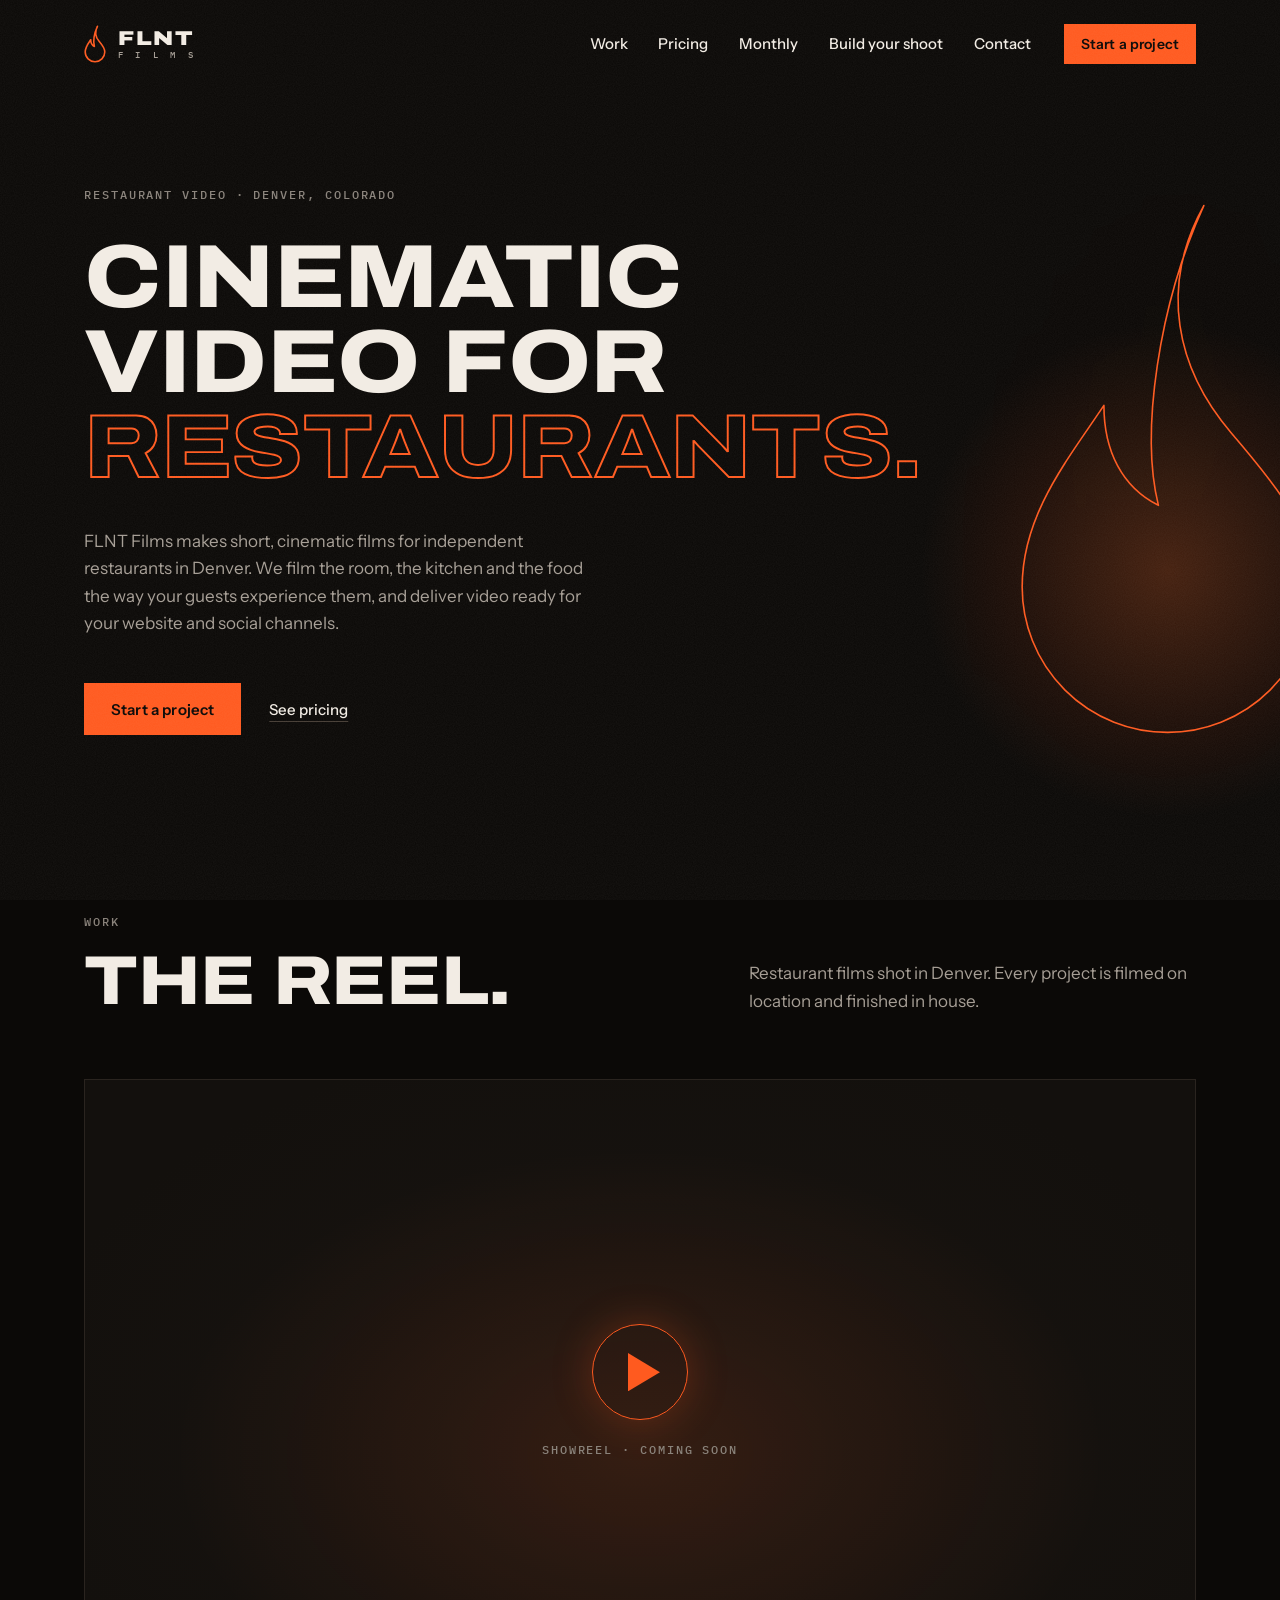
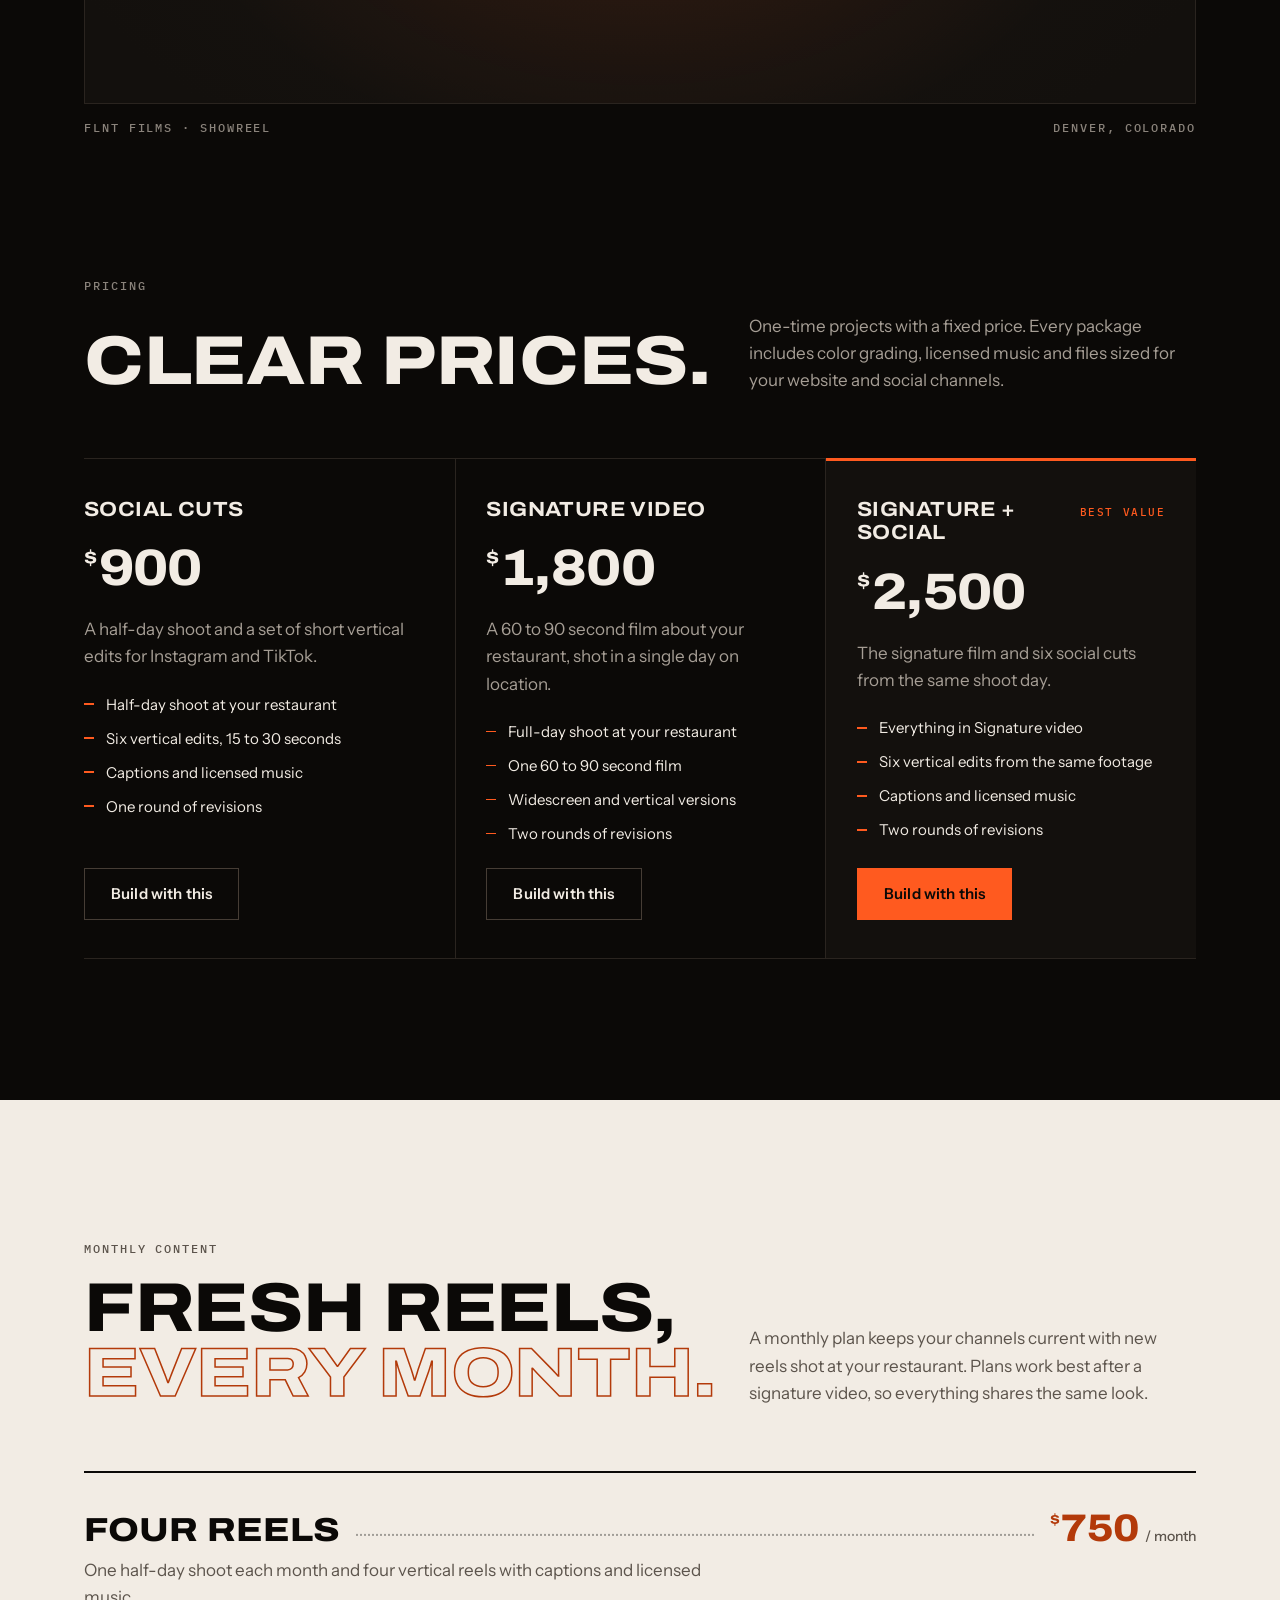
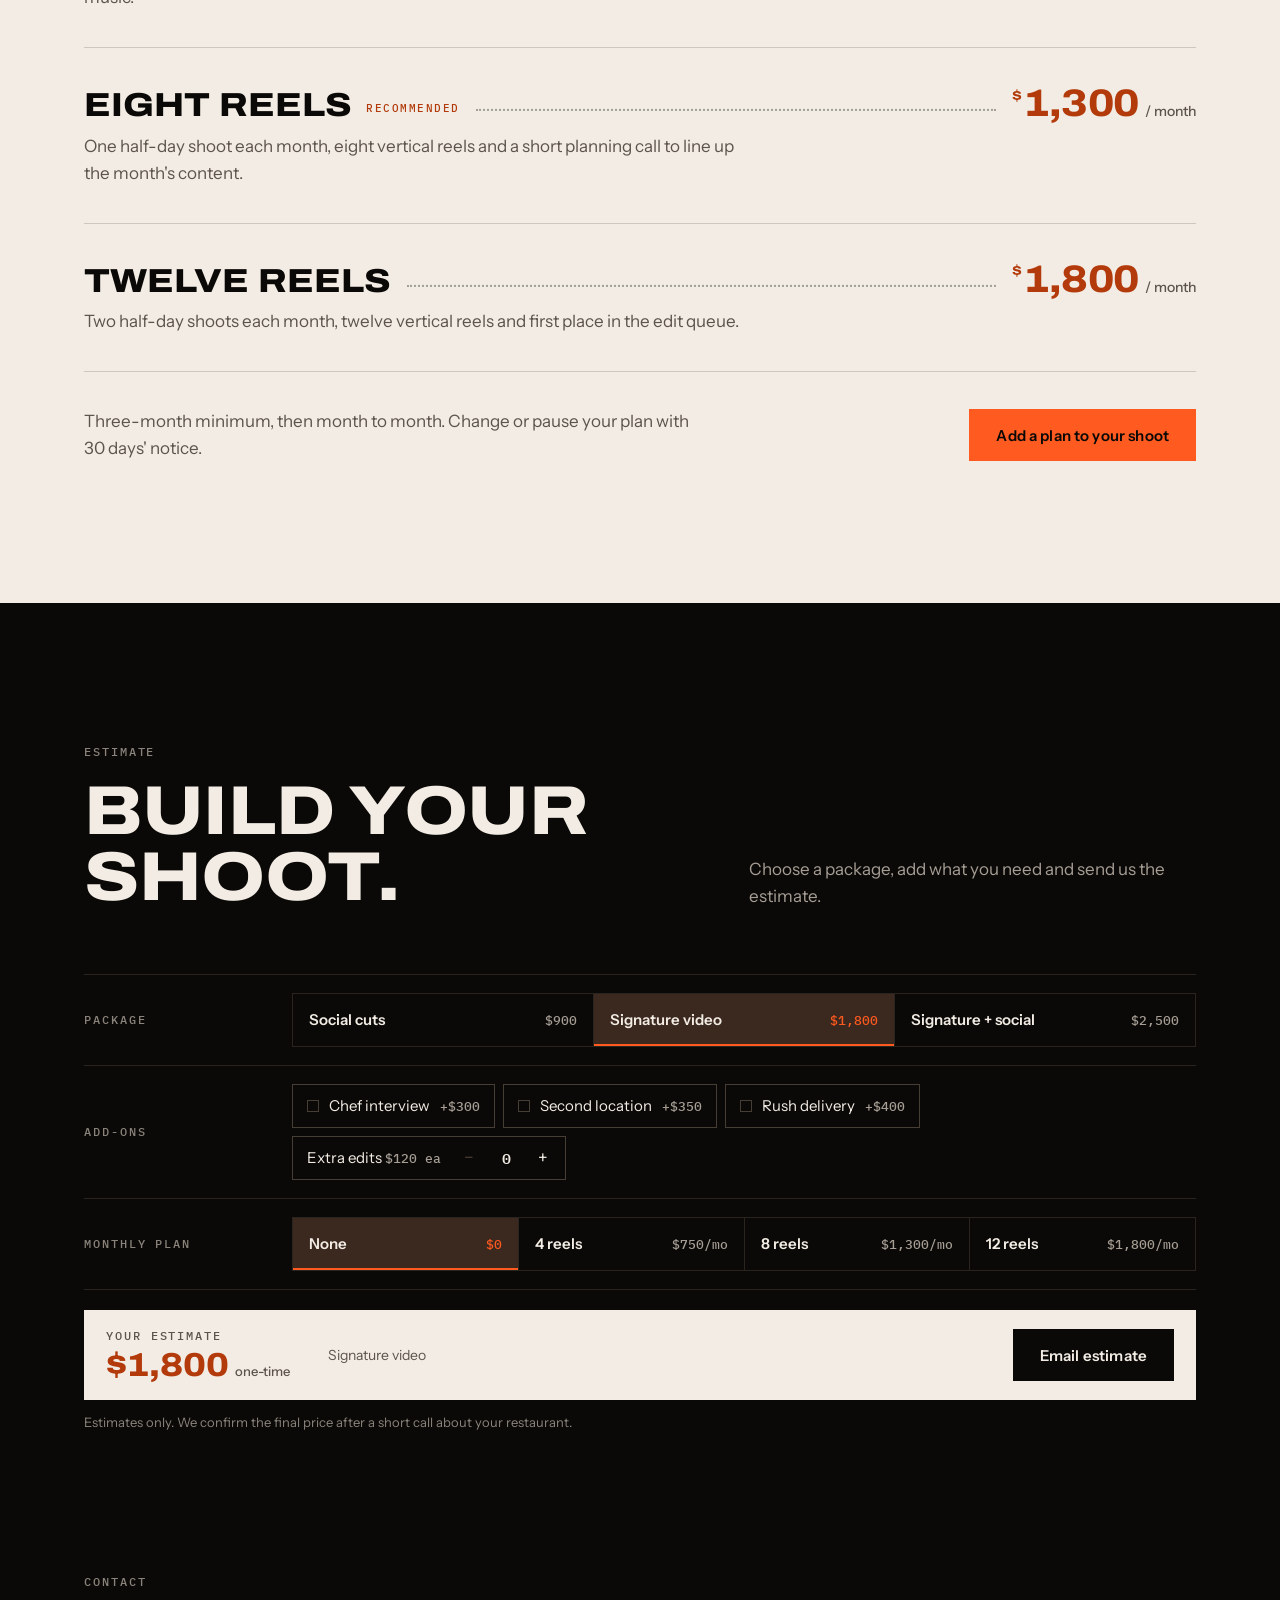
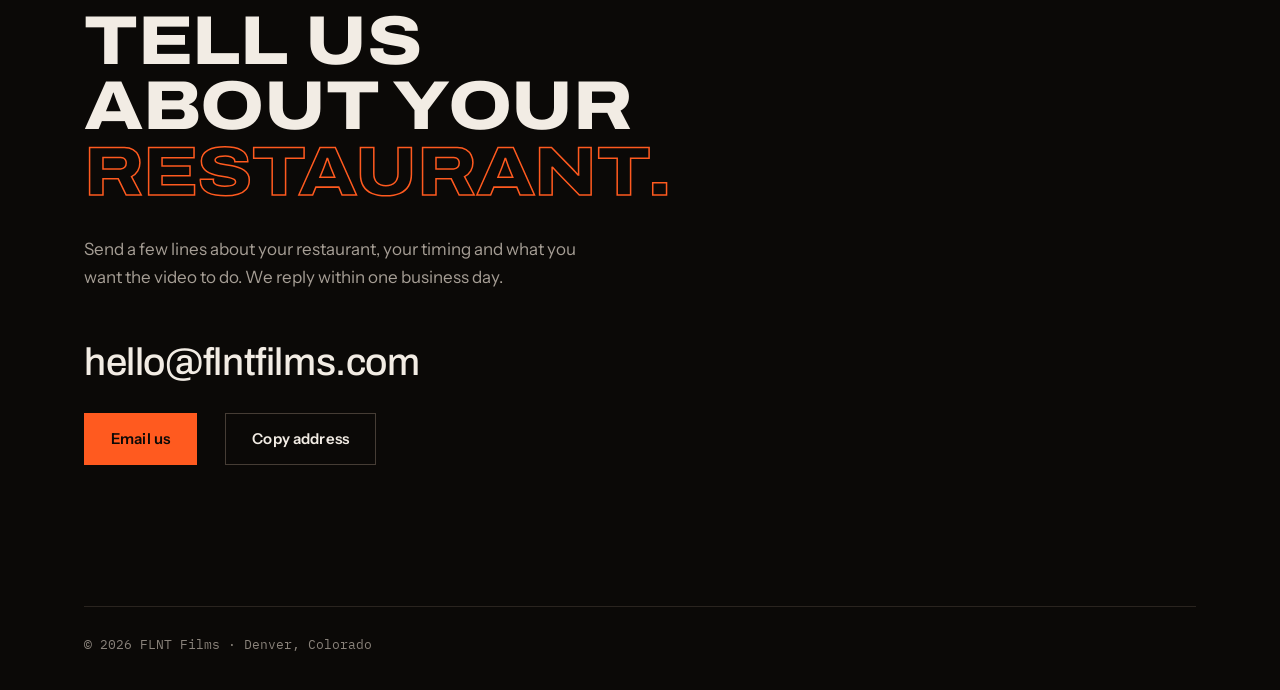
==== commit a6dc95c5: "Remove the moving subject ticker under the hero Drops the ticker markup and CSS, and pulls the Work " ====
--- a/flnt/index.html
+++ b/flnt/index.html
@@ -155,14 +155,6 @@
     </div>
   </section>
 
-  <!-- Ticker: what we film -->
-  <div class="ticker" aria-hidden="true">
-    <div class="ticker-track">
-      <span>Dining rooms<i>·</i>Open kitchens<i>·</i>Cocktail programs<i>·</i>Chef portraits<i>·</i>Signature dishes<i>·</i>Patios<i>·</i>Grand openings<i>·</i>Seasonal menus<i>·</i></span>
-      <span>Dining rooms<i>·</i>Open kitchens<i>·</i>Cocktail programs<i>·</i>Chef portraits<i>·</i>Signature dishes<i>·</i>Patios<i>·</i>Grand openings<i>·</i>Seasonal menus<i>·</i></span>
-    </div>
-  </div>
-
   <!-- Work -->
   <section class="section" id="work" aria-labelledby="work-title">
     <div class="wrap">
--- a/flnt/styles.css
+++ b/flnt/styles.css
@@ -216,27 +216,12 @@
   @keyframes hero-breathe { to { opacity: 0.7; transform: translate(-50%, -50%) scale(0.94); } }
 }
 
-/* Ticker of restaurant subjects */
-.ticker {
-  border-block: 1px solid var(--line);
-  overflow: hidden; white-space: nowrap;
-  padding-block: 18px;
-  font: 500 0.8125rem/1 var(--font-mono); letter-spacing: 0.16em; text-transform: uppercase;
-  color: var(--muted);
-}
-.ticker-track { display: inline-flex; }
-.ticker-track span { padding-right: 0.5em; }
-.ticker i { font-style: normal; color: var(--ember); padding: 0 1.2em; }
-@media (prefers-reduced-motion: no-preference) {
-  .ticker-track { animation: ticker 60s linear infinite; }
-  .ticker:hover .ticker-track { animation-play-state: paused; }
-  @keyframes ticker { to { transform: translateX(-50%); } }
-}
-
 /* =========================================================
    Sections
    ========================================================= */
 .section { padding-block: var(--section) 0; }
+/* The hero already ends in generous space, so the first section starts closer */
+.hero + .section { padding-top: clamp(40px, 5vw, 64px); }
 .section:last-of-type { padding-bottom: var(--section); }
 .section-head {
   display: grid;
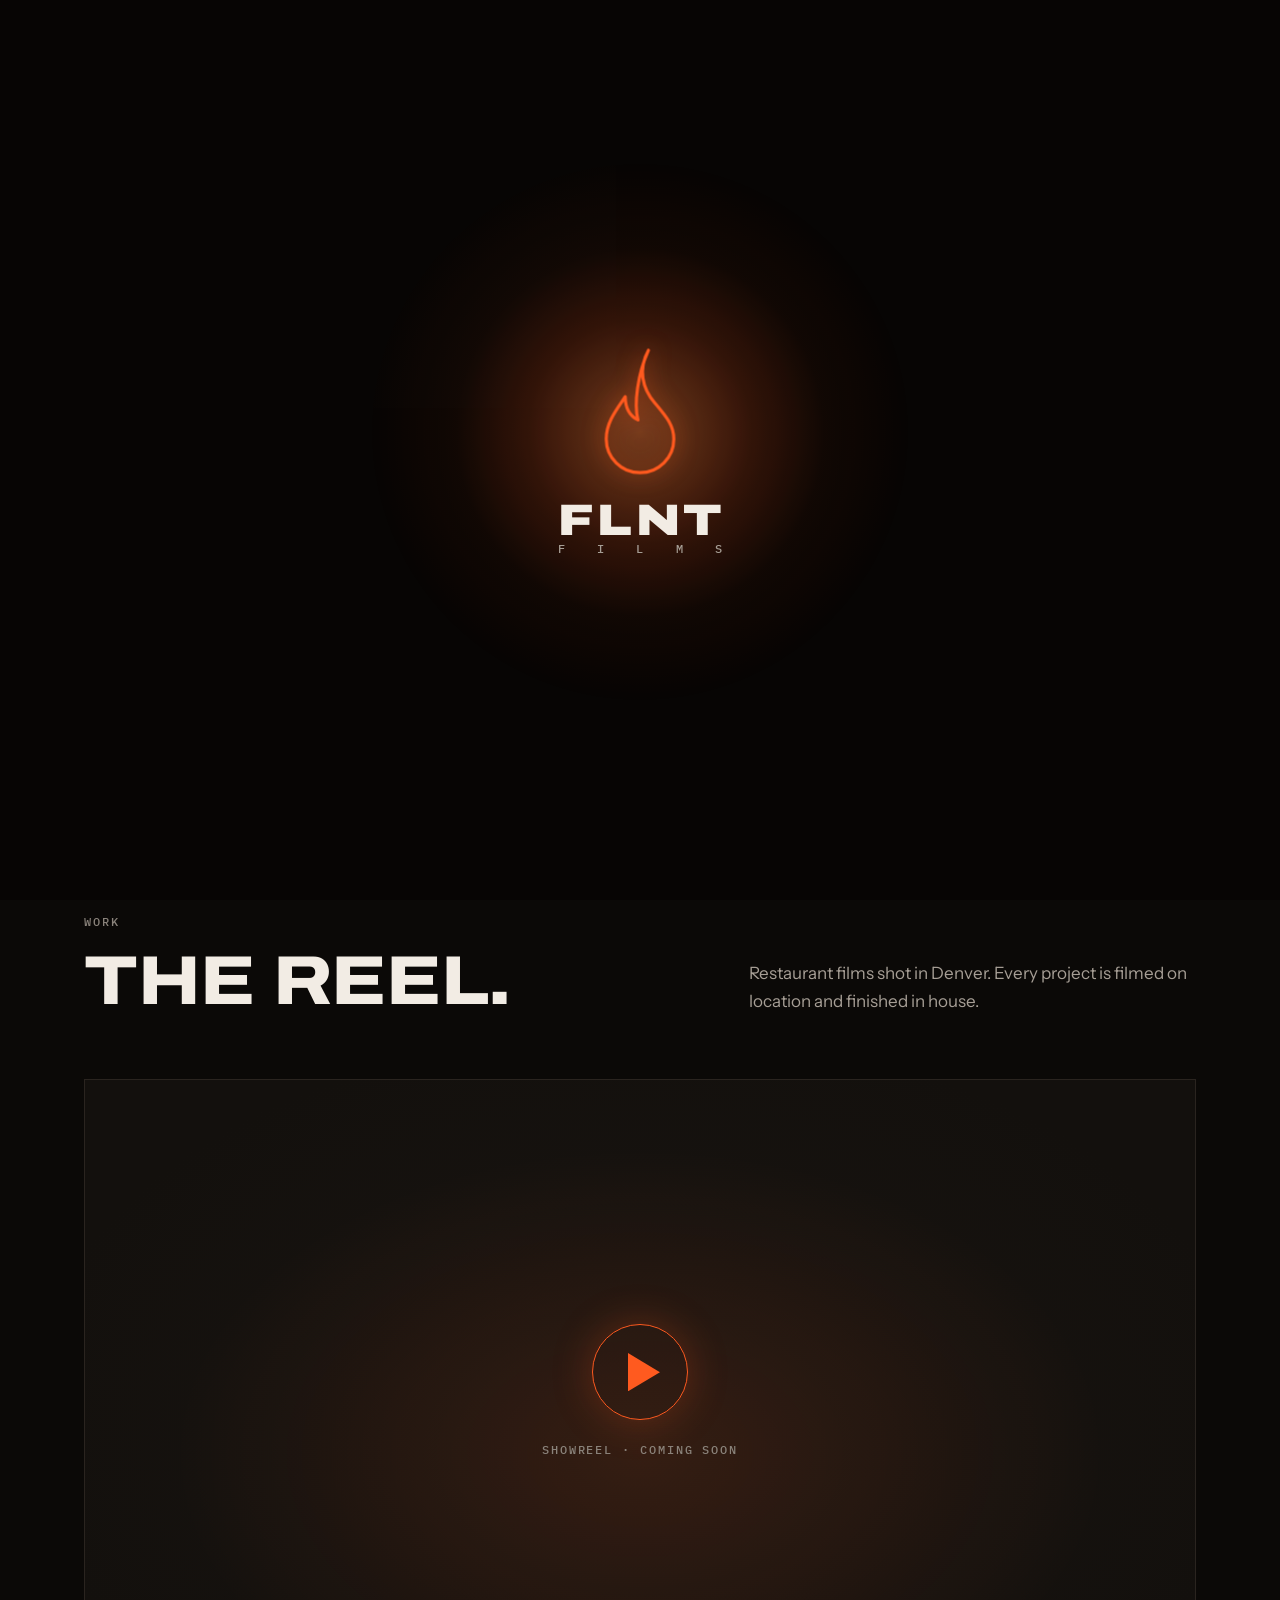
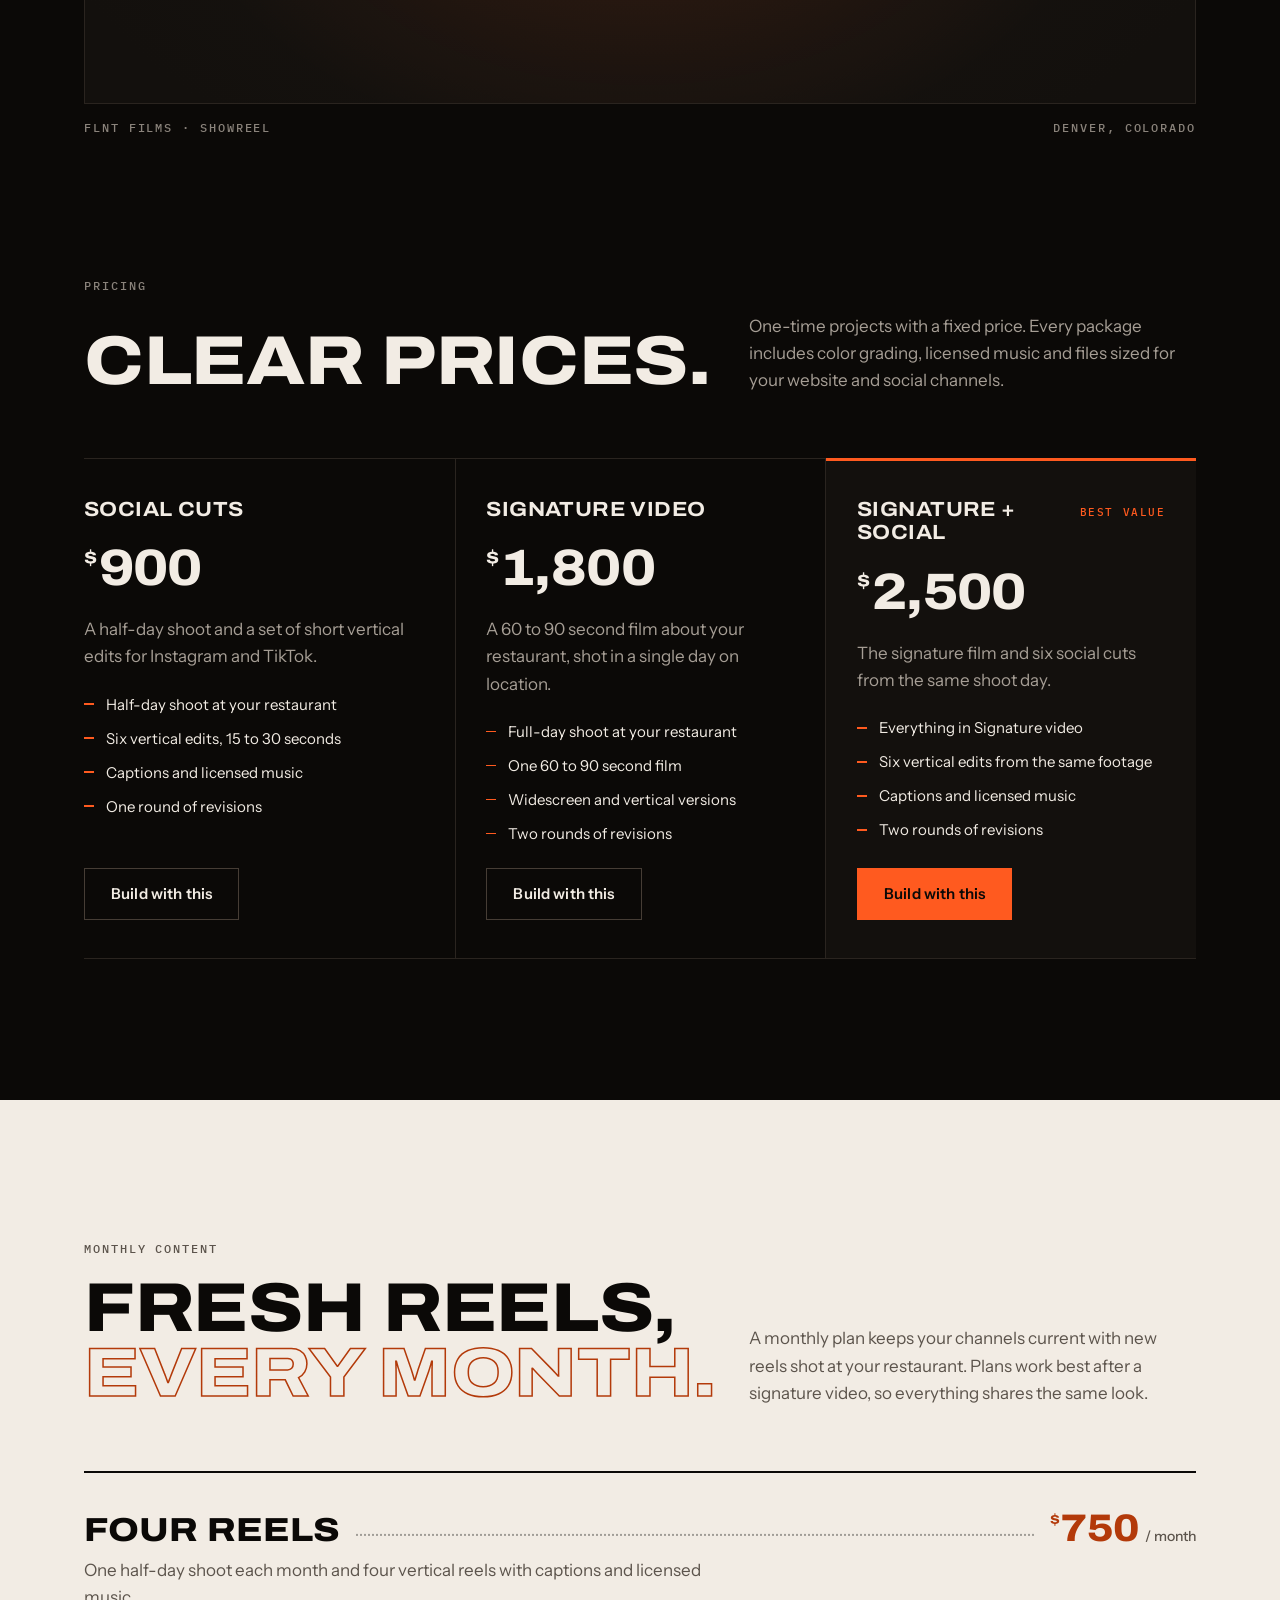
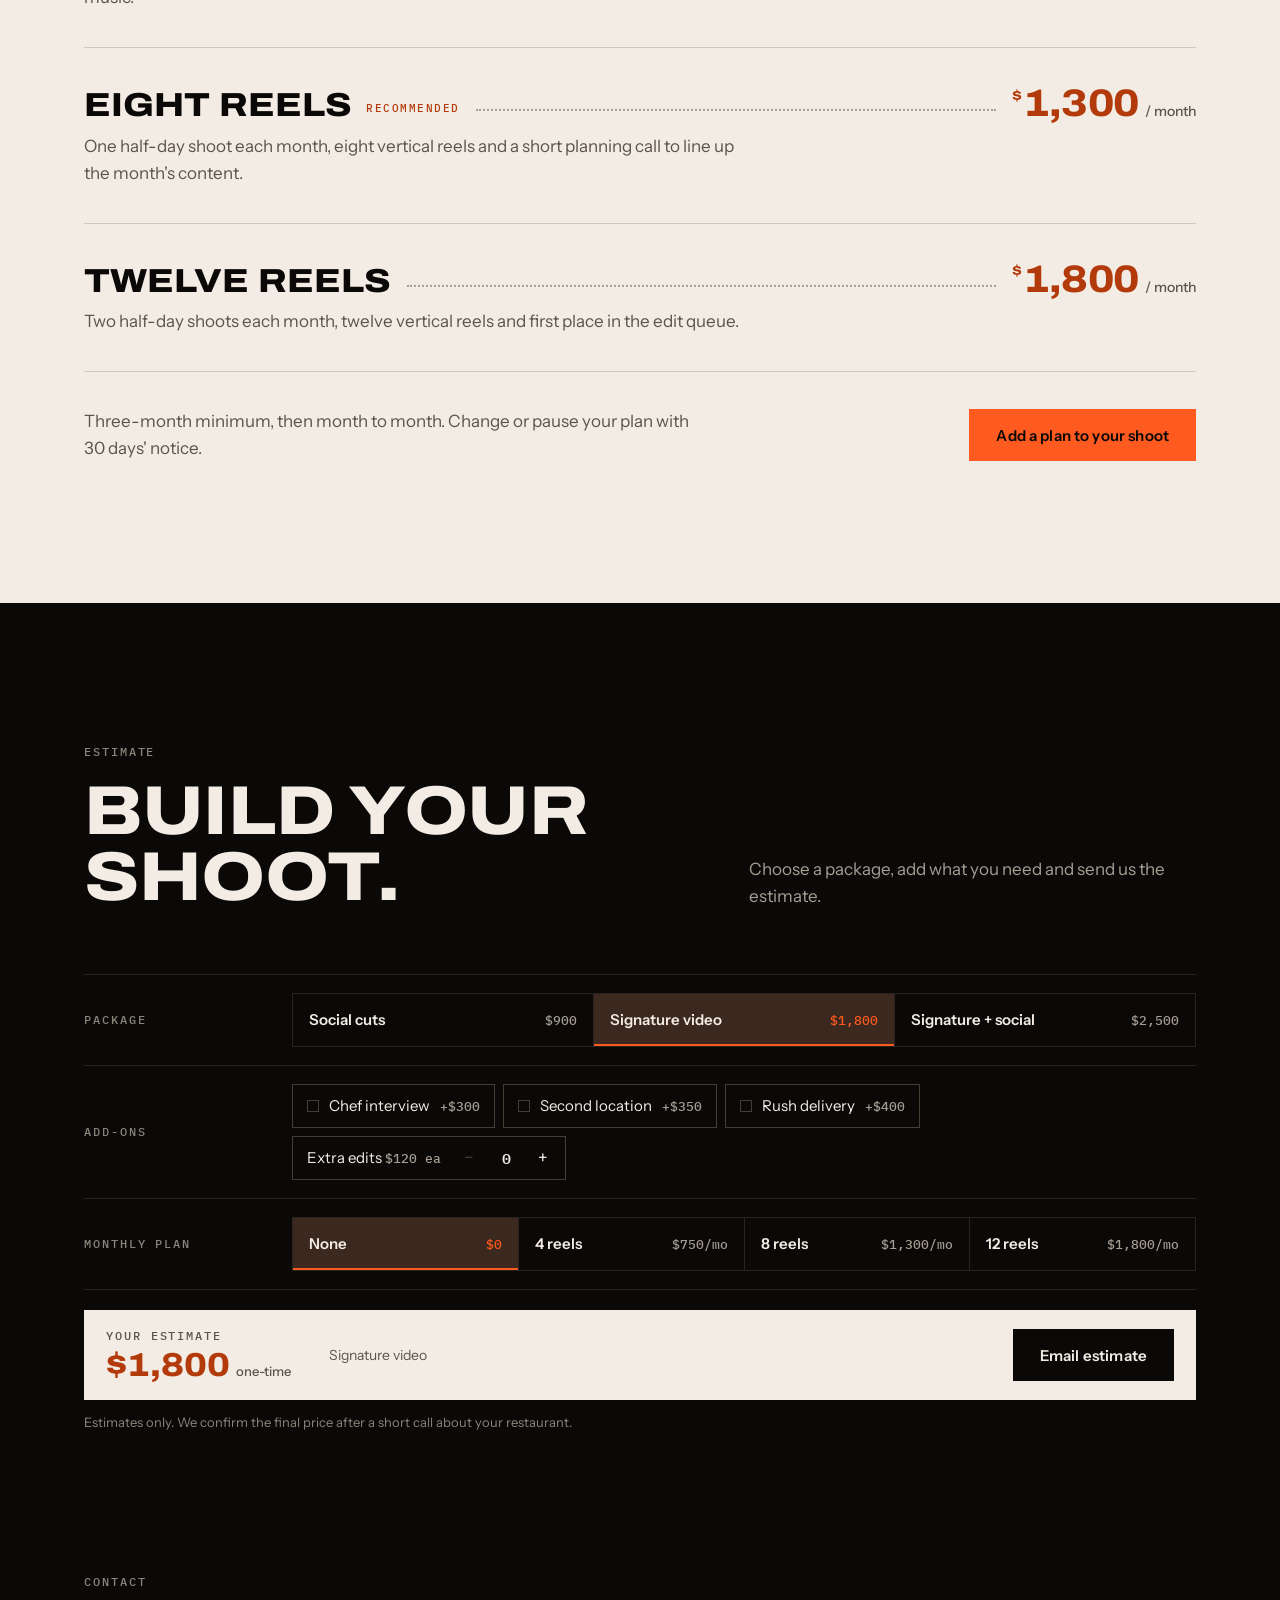
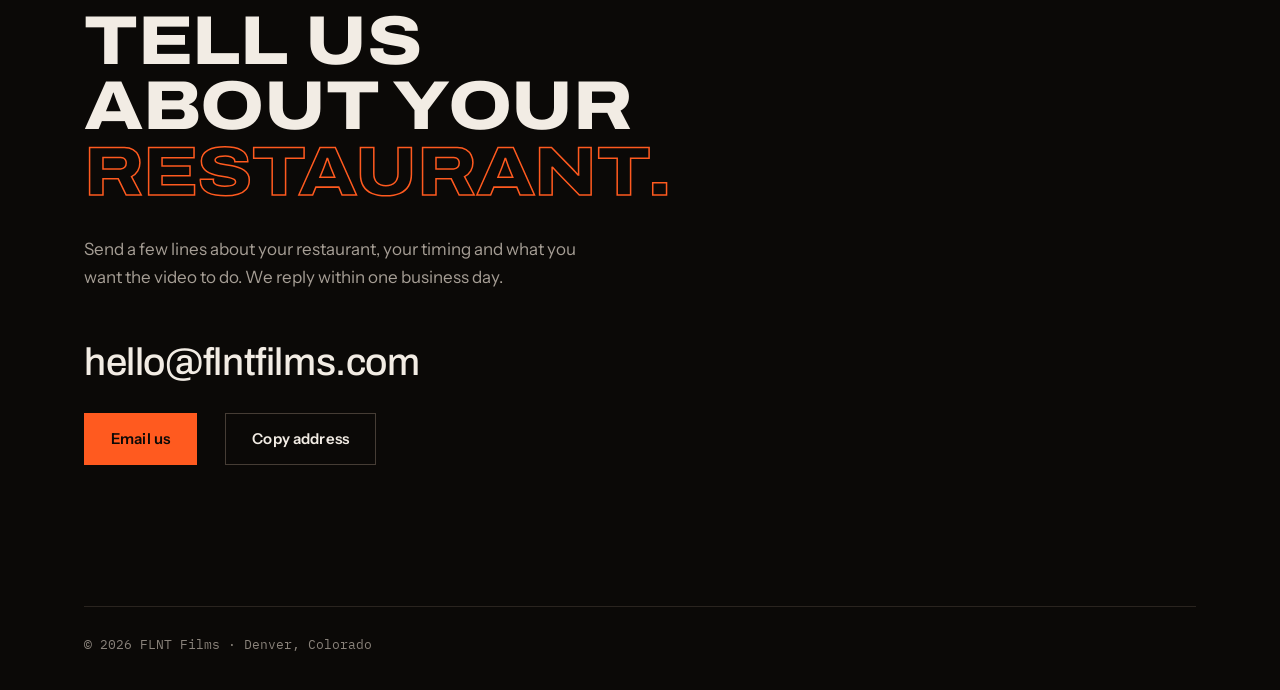
==== commit adcf7cb0: "Add subtle entrance and scroll motion - Hero entrance as the intro fades: headline words rise from t" ====
--- a/flnt/index.html
+++ b/flnt/index.html
@@ -57,6 +57,7 @@
   Plays once per browser session; #intro in the URL forces a replay.
   Skipped entirely with prefers-reduced-motion.
   Failsafe: the overlay and scroll lock are removed after 6 seconds even if main.js never runs.
+  Also switches on the scroll and entrance motion (html.fx) before first paint, so nothing flashes.
 -->
 <script>
   (function () {
@@ -69,6 +70,11 @@
       if (!reduce && (force || !seen)) {
         root.classList.add('intro-on');
         setTimeout(function () { root.classList.remove('intro-on'); }, 6000);
+      }
+      // Scroll and entrance motion. main.js marks fx-ready; if it never does, show everything.
+      if (!reduce && 'IntersectionObserver' in window) {
+        root.classList.add('fx');
+        setTimeout(function () { if (!root.classList.contains('fx-ready')) root.classList.remove('fx'); }, 4000);
       }
     } catch (e) {
       root.classList.remove('intro-on');
@@ -195,7 +201,7 @@
         <h2 class="display" id="pricing-title">Clear prices.</h2>
         <p class="section-intro">One-time projects with a fixed price. Every package includes color grading, licensed music and files sized for your website and social channels.</p>
       </div>
-      <ul class="packages reveal">
+      <ul class="packages reveal" data-stagger>
         <li class="package">
           <div class="package-top"><h3>Social cuts</h3></div>
           <p class="price"><sup>$</sup>900</p>
@@ -244,7 +250,7 @@
         <h2 class="display" id="monthly-title">Fresh reels, <span class="outline">every month.</span></h2>
         <p class="section-intro">A monthly plan keeps your channels current with new reels shot at your restaurant. Plans work best after a signature video, so everything shares the same look.</p>
       </div>
-      <ul class="menu reveal">
+      <ul class="menu reveal" data-stagger>
         <li>
           <h3>Four reels</h3><span class="dots" aria-hidden="true"></span>
           <p class="price"><sup>$</sup>750<small>/ month</small></p>
@@ -277,7 +283,7 @@
         <p class="section-intro">Choose a package, add what you need and send us the estimate.</p>
       </div>
 
-      <form class="builder reveal" id="builder" novalidate>
+      <form class="builder reveal" id="builder" data-stagger novalidate>
         <div class="b-row">
           <p class="b-label" id="pkg-label">Package</p>
           <div class="seg seg-3" role="radiogroup" aria-labelledby="pkg-label">
@@ -330,8 +336,8 @@
   <!-- Contact -->
   <section class="section contact" id="contact" aria-labelledby="contact-title">
     <div class="wrap">
-      <div class="contact-grid reveal">
-        <div>
+      <div class="contact-grid">
+        <div class="reveal" data-stagger>
           <p class="label">Contact</p>
           <h2 class="display" id="contact-title">Tell us about your <span class="outline">restaurant.</span></h2>
           <p class="intro-text">Send a few lines about your restaurant, your timing and what you want the video to do. We reply within one business day.</p>
--- a/flnt/styles.css
+++ b/flnt/styles.css
@@ -39,6 +39,9 @@
   --section: clamp(96px, 11vw, 160px);
   --grid-gap: clamp(16px, 2.2vw, 32px);
 
+  /* Motion */
+  --ease-out: cubic-bezier(0.2, 0.7, 0.2, 1);
+
   color-scheme: dark;
 }
 
@@ -106,9 +109,56 @@
   .outline { color: transparent; -webkit-text-stroke: max(1.25px, 0.022em) var(--ember); }
 }
 
-/* Scroll reveal: only hidden once the script has confirmed it can show them */
-html.reveal-ready .reveal { opacity: 0; transform: translateY(28px); transition: opacity 0.8s ease, transform 0.9s cubic-bezier(0.2, 0.7, 0.2, 1); }
-html.reveal-ready .reveal.is-in { opacity: 1; transform: none; }
+/* =========================================================
+   Motion. Every rule here is scoped to html.fx, which the inline script in
+   <head> adds only when motion is allowed (no prefers-reduced-motion) and
+   which is removed again after 4s if main.js never runs. Without .fx the
+   page is static and fully visible.
+   ========================================================= */
+
+/* Generic scroll reveal */
+html.fx .reveal { opacity: 0; transform: translateY(28px); transition: opacity 0.8s ease, transform 0.9s var(--ease-out); }
+html.fx .reveal.is-in { opacity: 1; transform: none; }
+
+/* Section heads: the label, then the heading rises through a slot, then the intro line */
+html.fx .section-head.reveal { opacity: 1; transform: none; }
+html.fx .section-head > * { transition: opacity 0.7s ease, transform 0.9s var(--ease-out), clip-path 0.9s var(--ease-out); }
+html.fx .section-head > h2 { clip-path: inset(-0.2em -0.2em -0.3em -0.2em); transition-delay: 0.08s; }
+html.fx .section-head > .section-intro { transition-delay: 0.22s; }
+html.fx .section-head:not(.is-in) > .label { opacity: 0; transform: translateX(-12px); }
+html.fx .section-head:not(.is-in) > h2 { clip-path: inset(100% -0.2em -0.3em -0.2em); transform: translateY(0.35em); }
+html.fx .section-head:not(.is-in) > .section-intro { opacity: 0; transform: translateY(14px); }
+
+/* Lists that arrive one item after another (--i is set per child by main.js) */
+html.fx [data-stagger].reveal { opacity: 1; transform: none; }
+html.fx [data-stagger] > * { transition: opacity 0.7s ease, transform 0.85s var(--ease-out); transition-delay: calc(var(--i, 0) * 90ms); }
+html.fx [data-stagger]:not(.is-in) > * { opacity: 0; transform: translateY(24px); }
+
+/* Monthly menu: the dotted leaders draw across; the featured package's ember bar draws in */
+html.fx .menu .dots { transform-origin: left center; transition: transform 1s var(--ease-out); transition-delay: calc(var(--i, 0) * 90ms + 0.3s); }
+html.fx .menu:not(.is-in) .dots { transform: translateY(-0.3em) scaleX(0); }
+html.fx .package.is-featured::before { transform-origin: left center; transition: transform 0.9s var(--ease-out) 0.45s; }
+html.fx .packages:not(.is-in) .package.is-featured::before { transform: scaleX(0); }
+
+/* Hero entrance (main.js adds .hero-in as the intro fades, or straight away without it):
+   headline words rise from below their line, the copy settles in, the flame ignites upward */
+.wd { display: inline-block; overflow: hidden; vertical-align: top; padding: 0.08em 0.06em 0.16em; margin: -0.08em -0.06em -0.16em; }
+.wd-in { display: inline-block; }
+html.fx .wd-in { transition: transform 1s var(--ease-out); transition-delay: calc(var(--i, 0) * 70ms + 0.1s); }
+html.fx:not(.hero-in) .wd-in { transform: translateY(115%); }
+html.fx:not(.hero-in) .hero h1 { opacity: 0; }
+html.fx .hero .label, html.fx .hero .lede, html.fx .hero .actions { transition: opacity 0.9s ease, transform 1s var(--ease-out); }
+html.fx .hero .lede { transition-delay: 0.45s; }
+html.fx .hero .actions { transition-delay: 0.6s; }
+html.fx:not(.hero-in) .hero .label { opacity: 0; transform: translateY(10px); }
+html.fx:not(.hero-in) .hero .lede, html.fx:not(.hero-in) .hero .actions { opacity: 0; transform: translateY(18px); }
+html.fx .hero-flame { clip-path: inset(-10% -25% -10% -25%); transition: clip-path 1.8s var(--ease-out) 0.15s; }
+html.fx:not(.hero-in) .hero-flame { clip-path: inset(100% -25% -10% -25%); }
+html.fx .hero-glow { transition: filter 1.6s ease 0.3s; }
+html.fx:not(.hero-in) .hero-glow { filter: opacity(0); }
+
+/* Showreel: a slow push-in as it scrolls into view (main.js sets --reel-s) */
+html.fx .reel-frame { transform: scale(var(--reel-s, 0.94)); transform-origin: center 60%; }
 
 /* =========================================================
    Flame mark and wordmark lockup
@@ -158,7 +208,18 @@
 /* =========================================================
    Header
    ========================================================= */
-.site-header { position: relative; z-index: 20; }
+.site-header {
+  position: sticky; top: 0; z-index: 20;
+  transition: transform 0.45s var(--ease-out), background-color 0.3s ease, box-shadow 0.3s ease;
+}
+.site-header.is-scrolled {
+  background: rgba(11, 9, 7, 0.82);
+  -webkit-backdrop-filter: blur(12px); backdrop-filter: blur(12px);
+  box-shadow: 0 1px 0 var(--line);
+}
+.site-header.is-hidden { transform: translateY(-100%); }
+.site-header:focus-within { transform: none; }     /* never hide the nav from keyboard users */
+.section, .monthly { scroll-margin-top: 64px; }      /* anchor jumps clear the header */
 .site-header .wrap {
   display: flex; align-items: center; justify-content: space-between; gap: 16px;
   height: 88px;
@@ -201,7 +262,8 @@
   position: absolute; z-index: 1; pointer-events: none;
   right: -4vw; top: 50%;
   height: min(640px, 70vh, 44vw); aspect-ratio: 36 / 62;
-  transform: translateY(-50%);
+  transform: translateY(calc(-50% + var(--py, 0px)));
+  opacity: calc(var(--art-o, 1) * var(--po, 1));
 }
 .hero-glow {
   position: absolute; left: 50%; top: 68%;
@@ -255,6 +317,15 @@
   border: 1.5px solid var(--ember);
   display: grid; place-items: center;
   box-shadow: 0 0 40px rgba(255, 90, 31, 0.25);
+  position: relative;
+}
+@media (prefers-reduced-motion: no-preference) {
+  .play::after {
+    content: ""; position: absolute; inset: -1.5px; border-radius: 50%;
+    border: 1.5px solid var(--ember); opacity: 0;
+    animation: pulse-ring 3.2s ease-out 1s infinite;
+  }
+  @keyframes pulse-ring { 0% { transform: scale(1); opacity: 0.5; } 70%, 100% { transform: scale(1.55); opacity: 0; } }
 }
 .play svg { width: 34%; margin-left: 8%; fill: var(--ember); }
 .reel-caption { display: flex; justify-content: space-between; gap: 16px; margin-top: 16px; flex-wrap: wrap; }
@@ -281,6 +352,8 @@
 }
 .tag { font: 500 0.6875rem/1 var(--font-mono); letter-spacing: 0.14em; text-transform: uppercase; color: var(--ember); white-space: nowrap; }
 .price { font: 800 var(--text-price)/1 var(--font-display); font-stretch: 110%; letter-spacing: -0.01em; }
+.package .price { transition: color 0.25s ease; }
+.package:hover .price { color: var(--ember); }
 .price sup { font-size: 0.42em; vertical-align: 0.95em; margin-right: 2px; font-weight: 700; }
 .price small { font: 500 0.875rem var(--font-body); color: var(--muted); letter-spacing: 0; margin-left: 6px; }
 .package .desc { color: var(--muted); }
@@ -370,7 +443,7 @@
   background: var(--paper); color: var(--ink);
 }
 .b-total .label { color: var(--ink-muted); }
-.b-big { font: 800 clamp(1.75rem, 2.6vw, 2.25rem)/1 var(--font-display); font-stretch: 110%; color: var(--ember-deep); margin-top: 4px; }
+.b-big { font: 800 clamp(1.75rem, 2.6vw, 2.25rem)/1 var(--font-display); font-stretch: 110%; color: var(--ember-deep); margin-top: 4px; font-variant-numeric: tabular-nums; }
 .b-big small { font: 500 0.8125rem var(--font-body); color: var(--ink-muted); margin-left: 6px; white-space: nowrap; }
 .b-monthly { font: 600 0.875rem var(--font-body); margin-top: 6px; }
 .b-lines { color: var(--ink-muted); font-size: 0.875rem; line-height: 1.5; }
@@ -496,7 +569,7 @@
   .b-total { grid-template-columns: minmax(0, 1fr) auto; position: sticky; bottom: 0; z-index: 5; box-shadow: 0 -12px 30px rgba(0, 0, 0, 0.45); }
   .b-lines { display: none; }
   .contact-grid > div { grid-column: 1 / -1; }
-  .hero-art { height: 420px; right: -120px; top: 38%; opacity: 0.3; }
+  .hero-art { height: 420px; right: -120px; top: 38%; --art-o: 0.3; }
 }
 @media (max-width: 480px) {
   .site-header .wrap { height: 76px; }
@@ -523,7 +596,7 @@
   .menu li { grid-template-columns: 1fr; grid-template-areas: "name" "price" "desc"; row-gap: 8px; }
   .menu .dots { display: none; }
   .menu .tag { display: block; margin: 8px 0 0; }
-  .hero-art { height: 300px; right: -150px; top: 24%; opacity: 0.22; }
+  .hero-art { height: 300px; right: -150px; top: 24%; --art-o: 0.22; }
 }
 
 /* Reduced motion: no intro */
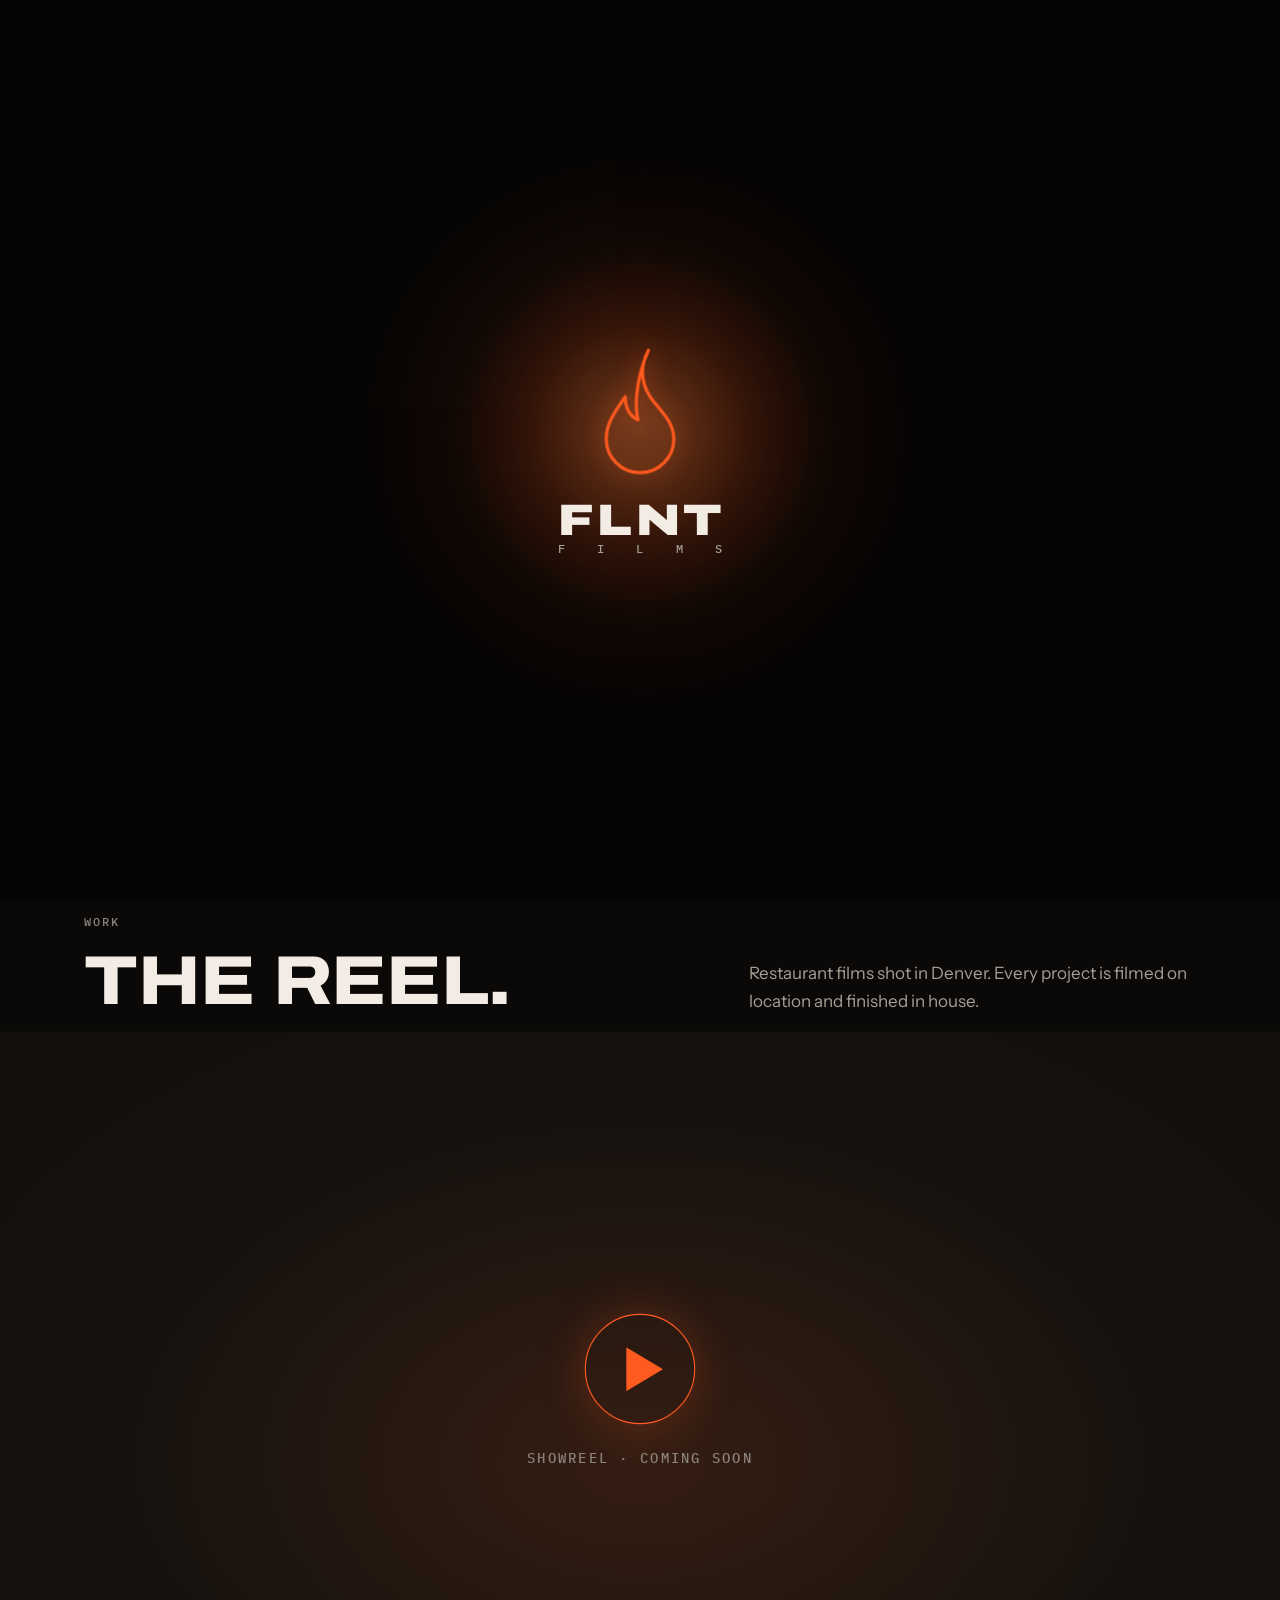
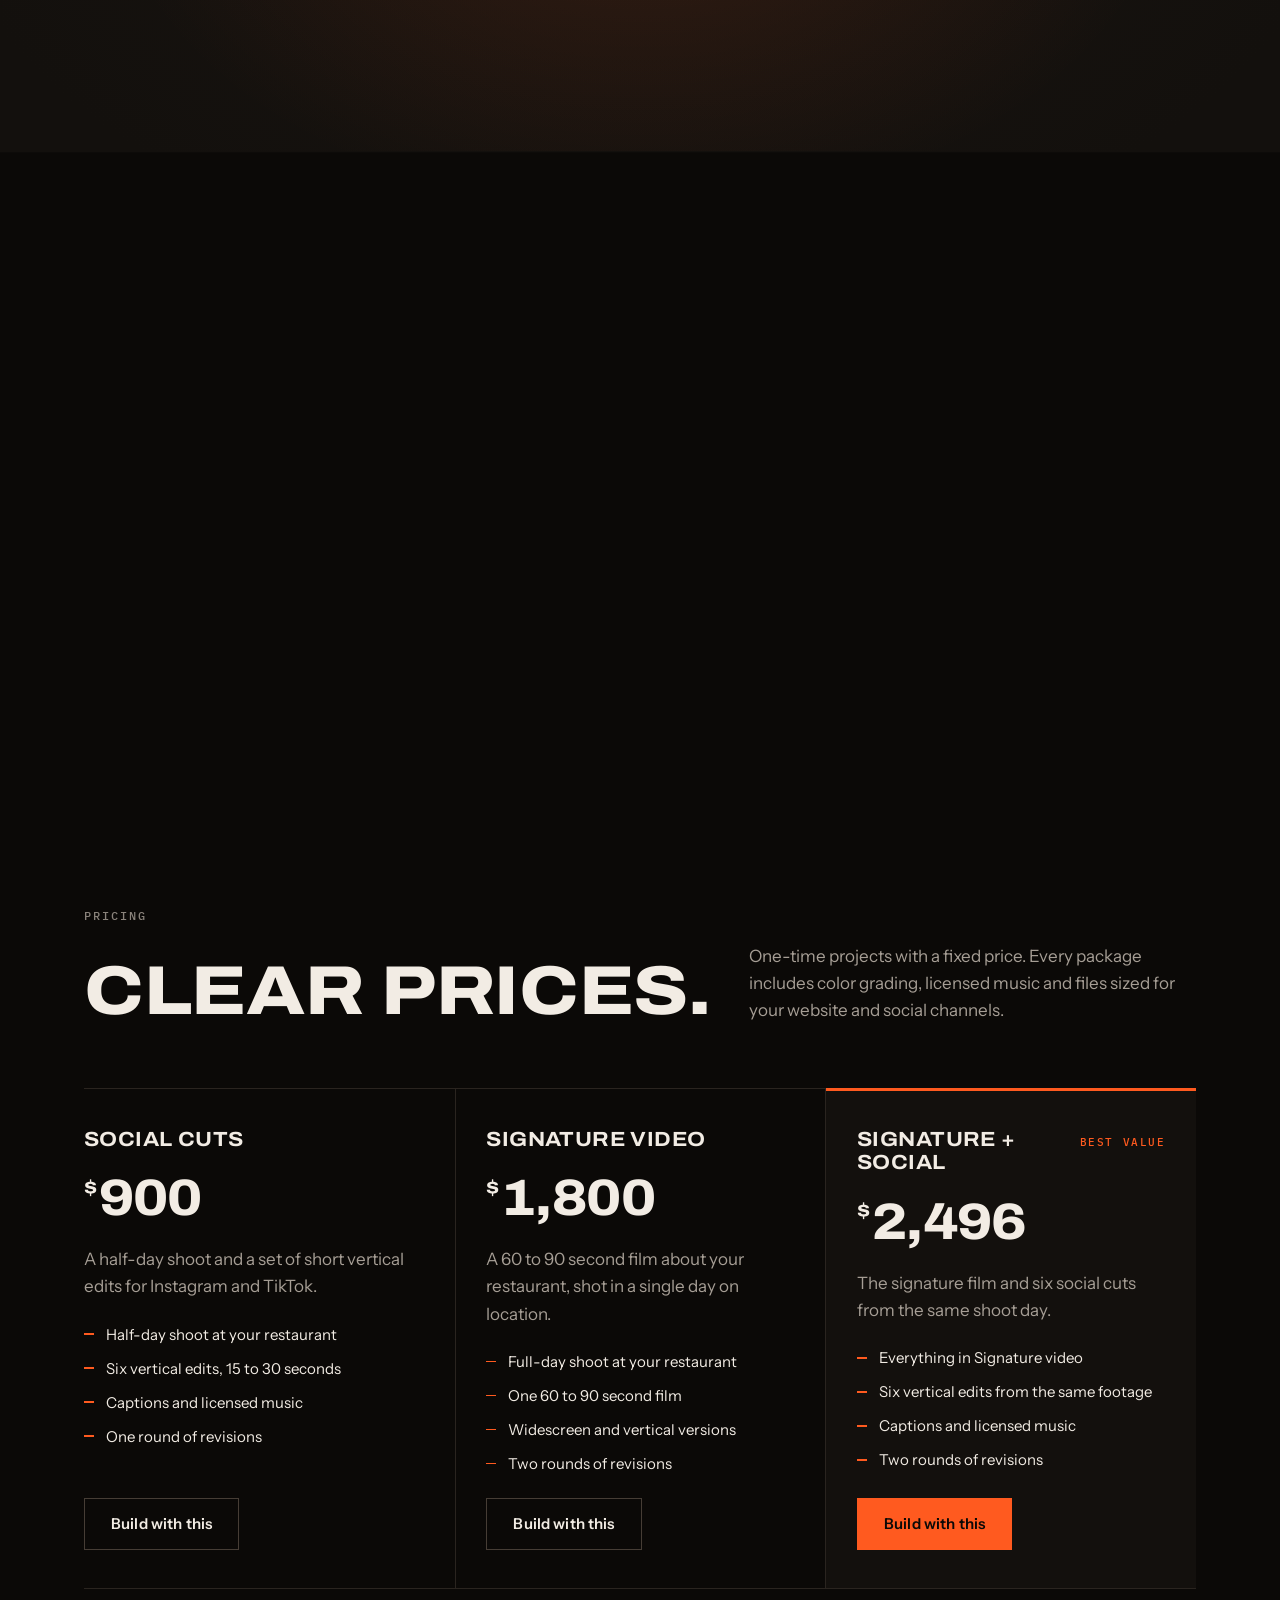
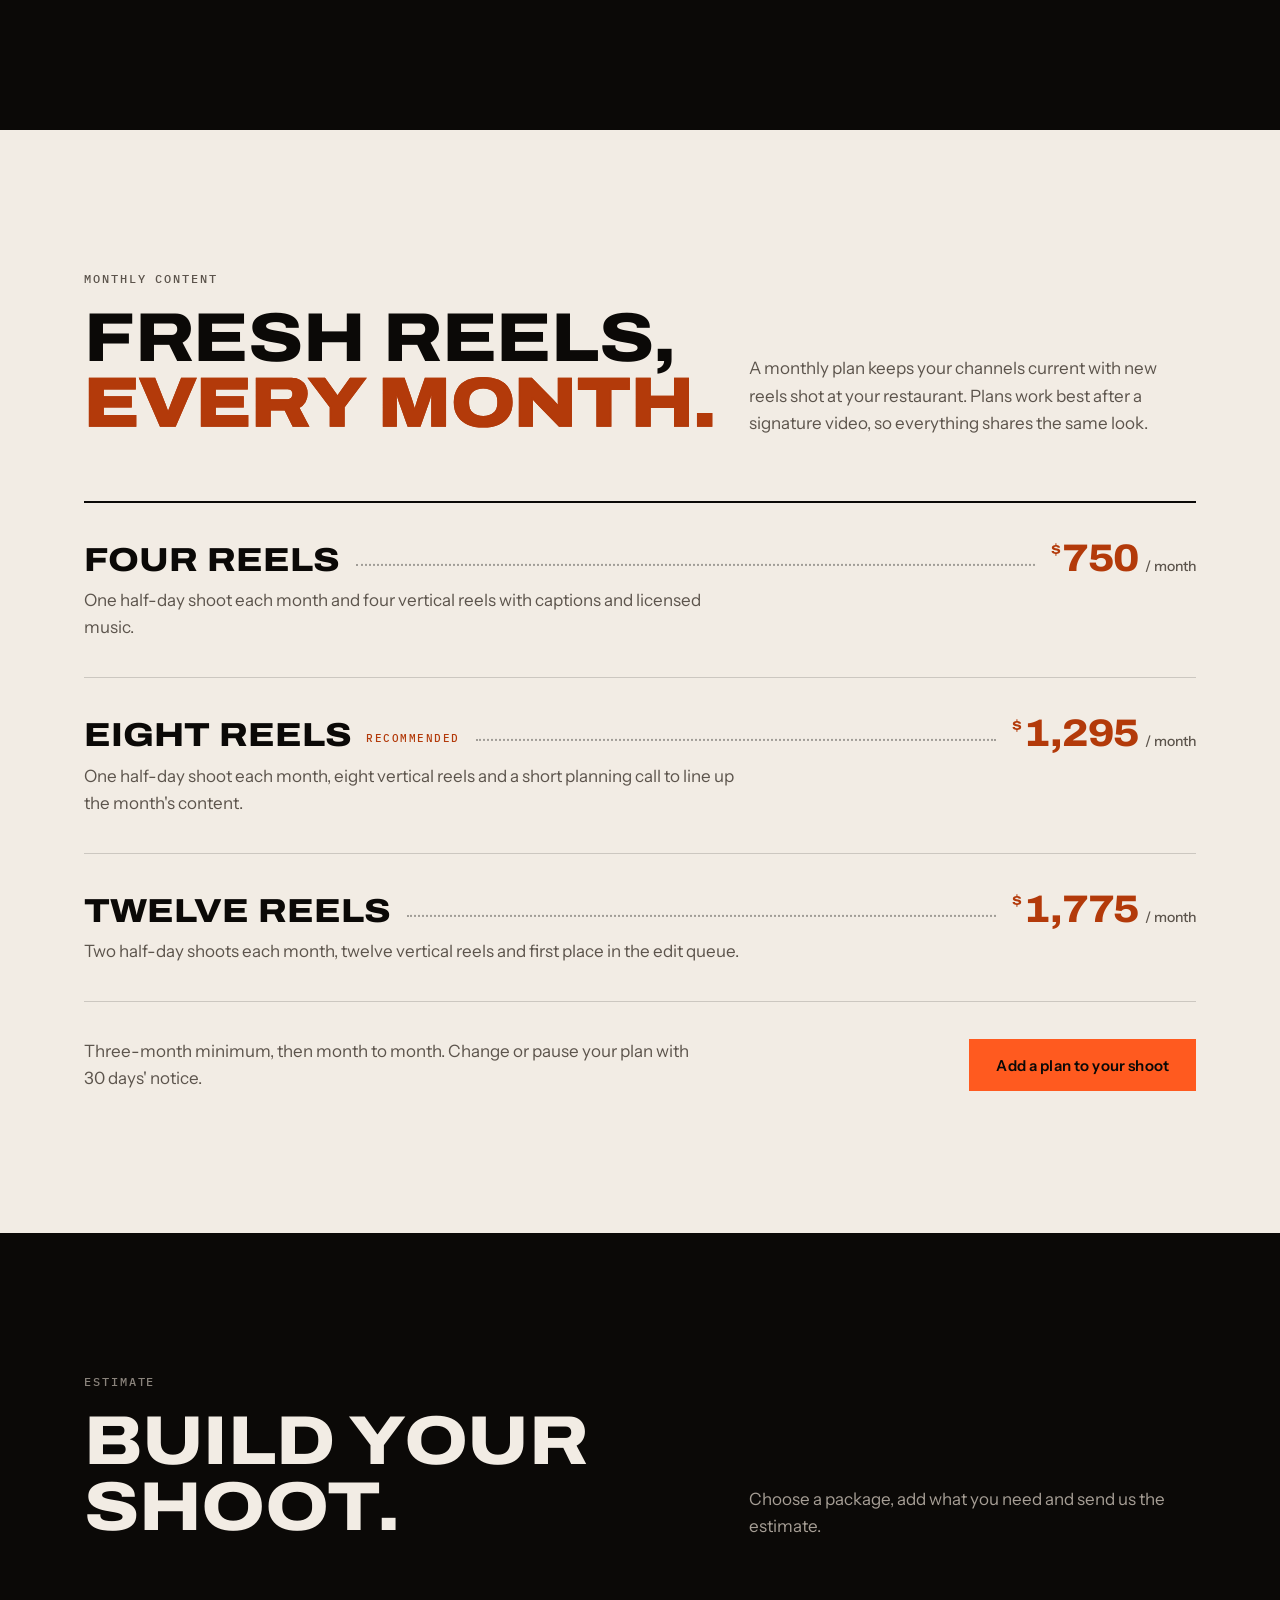
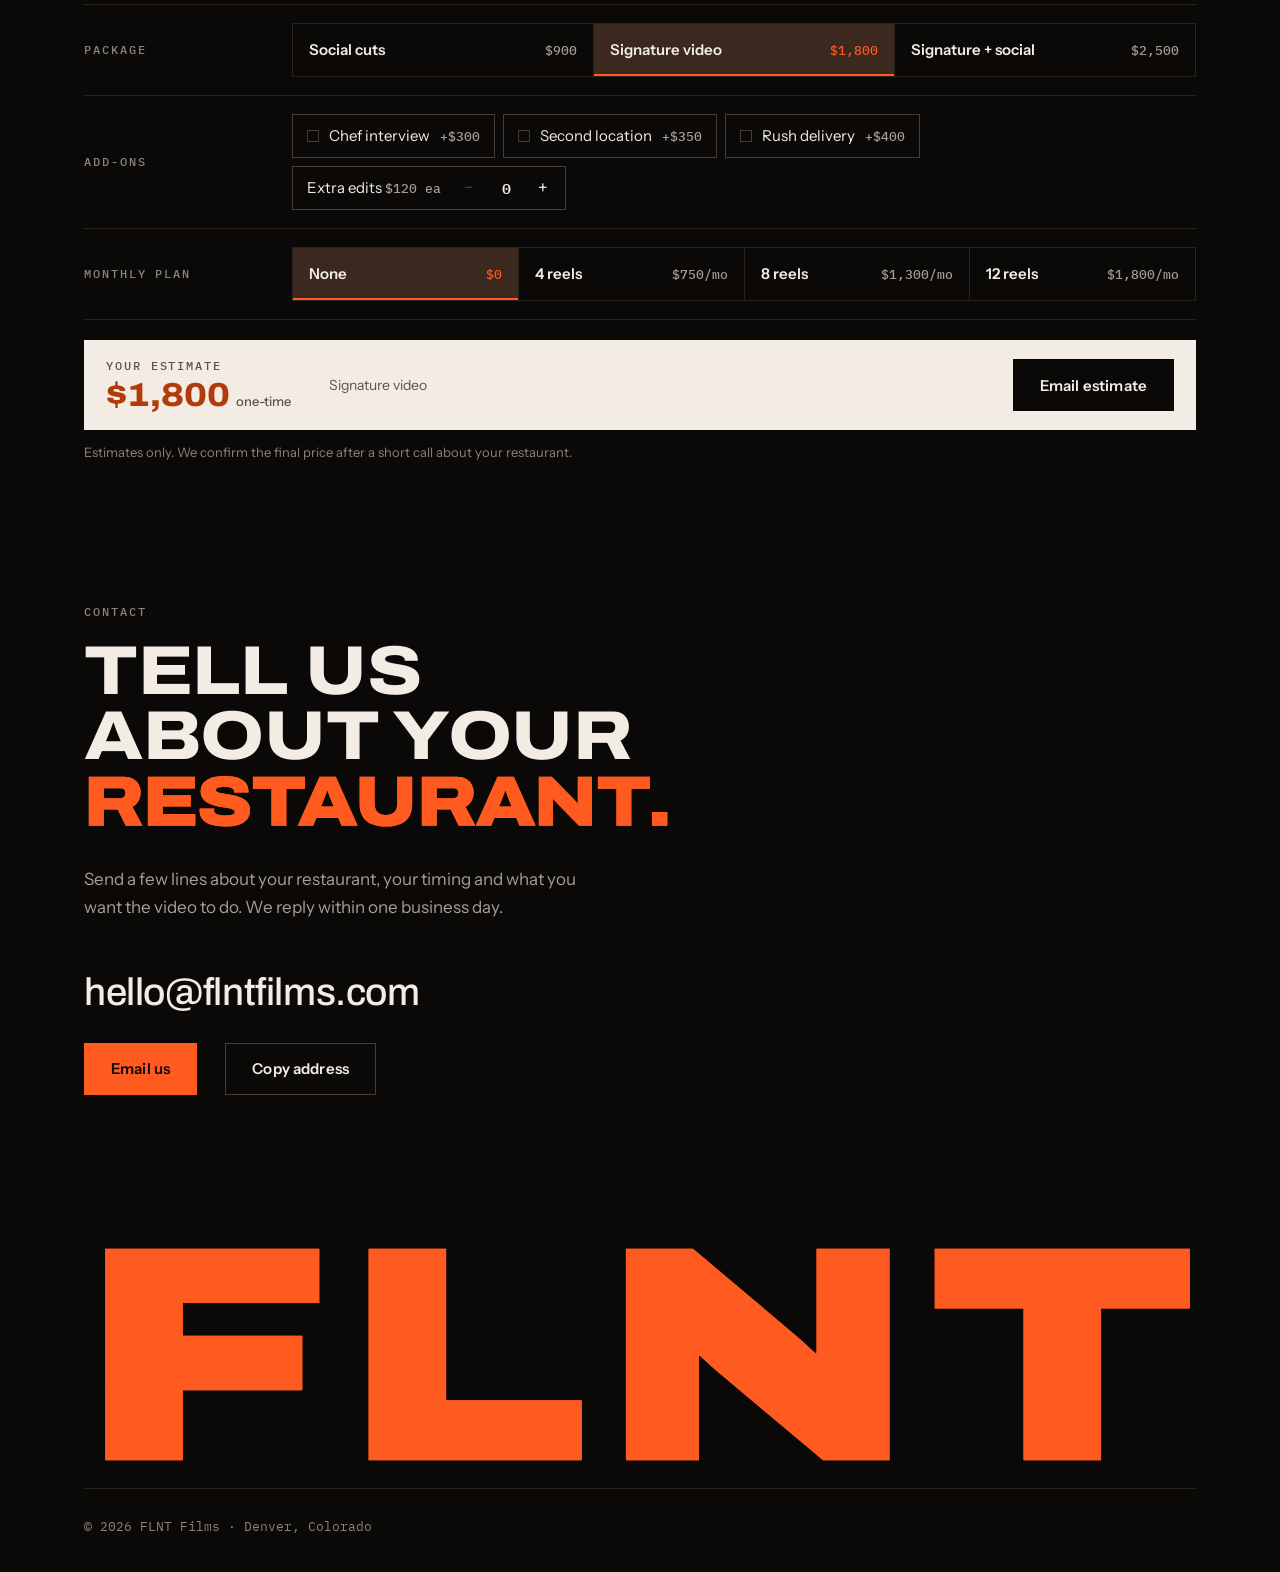
==== commit 8ada646a: "Add bolder 'ignite' scroll scenes - Outline words ignite: an ember fill with a hot leading edge burn" ====
--- a/flnt/index.html
+++ b/flnt/index.html
@@ -169,7 +169,9 @@
         <h2 class="display" id="work-title">The reel.</h2>
         <p class="section-intro">Restaurant films shot in Denver. Every project is filmed on location and finished in house.</p>
       </div>
-      <figure class="reveal">
+      <!-- The stage holds the reel on screen while it opens to full width (scroll motion only) -->
+      <div class="reel-stage">
+      <figure class="reel-pin reveal">
         <div class="reel-frame">
           <!--
             SHOWREEL: replace the .reel-placeholder div below with the real video.
@@ -190,6 +192,7 @@
           <span class="label">Denver, Colorado</span>
         </figcaption>
       </figure>
+      </div>
     </div>
   </section>
 
@@ -356,7 +359,8 @@
 
 <footer class="site-footer">
   <div class="wrap">
-    <p>© <span id="year">2026</span> FLNT Films · Denver, Colorado</p>
+    <p class="foot-mark" aria-hidden="true"><span>F</span><span>L</span><span>N</span><span>T</span></p>
+    <p class="foot-line">© <span id="year">2026</span> FLNT Films · Denver, Colorado</p>
   </div>
 </footer>
 
--- a/flnt/styles.css
+++ b/flnt/styles.css
@@ -157,8 +157,42 @@
 html.fx .hero-glow { transition: filter 1.6s ease 0.3s; }
 html.fx:not(.hero-in) .hero-glow { filter: opacity(0); }
 
-/* Showreel: a slow push-in as it scrolls into view (main.js sets --reel-s) */
-html.fx .reel-frame { transform: scale(var(--reel-s, 0.94)); transform-origin: center 60%; }
+/* Showreel: pushes in as it arrives, then pins and opens to the full width of the screen
+   (main.js sets --fh, --reel-s and --reel-p) */
+html.fx .reel-stage::after { content: ""; display: block; height: 70vh; }   /* room to hold the reel while it opens */
+html.fx .reel-pin { position: sticky; top: max(16px, calc(50svh - var(--fh, 0px) / 2)); }
+html.fx .reel-frame {
+  transform: scale(var(--reel-s, 0.94)); transform-origin: center center;
+  border-color: rgba(42, 36, 31, calc(1 - var(--reel-p, 0)));
+}
+html.fx .reel-caption { opacity: calc(1 - var(--reel-p, 0) * 3); }
+
+/* Outline words ignite: an ember fill burns across them as you scroll past
+   (main.js sets --fill from 0% to 115% on each .outline) */
+html.fx .hero .outline .wd-in,
+html.fx .monthly .outline,
+html.fx .contact .outline,
+html.fx .foot-mark span {
+  background-image: linear-gradient(90deg,
+    var(--burn, var(--ember)) 0,
+    var(--burn, var(--ember)) calc(var(--fill, 0%) - 8%),
+    #ffc08a calc(var(--fill, 0%) - 1.5%),
+    transparent var(--fill, 0%));
+  -webkit-background-clip: text; background-clip: text;
+}
+html.fx .monthly .outline { --burn: var(--ember-deep); }
+
+/* Monthly: the light panel opens from an inset card to full width (main.js sets --mp) */
+.monthly { --mx-max: min(7vw, 120px); }
+html.fx .monthly {
+  clip-path: inset(calc((1 - var(--mp, 0)) * 3%) calc((1 - var(--mp, 0)) * var(--mx-max)) round calc((1 - var(--mp, 0)) * 28px));
+}
+
+/* Closing wordmark: letters rise in turn, then ignite (main.js sets --rise and --fill per letter) */
+html.fx .foot-mark span { transform: translateY(calc((1 - var(--rise, 0)) * 105%)); }
+
+/* Counting prices keep a fixed width so nothing shifts */
+.count { display: inline-block; font-variant-numeric: tabular-nums; }
 
 /* =========================================================
    Flame mark and wordmark lockup
@@ -469,8 +503,21 @@
 .contact .actions { margin-top: 28px; }
 .copy-status { font: 400 0.8125rem var(--font-mono); color: var(--muted); min-width: 8ch; }
 
-/* Footer */
-.site-footer p {
+/* Footer: a closing FLNT wordmark, then one line */
+.foot-mark {
+  display: flex; justify-content: space-between;
+  overflow: hidden;                  /* letters rise from below this line */
+  padding-bottom: 0.03em;
+  font: 900 min(24vw, 19rem)/0.8 var(--font-display);
+  font-stretch: 125%;
+  color: var(--ember);
+  user-select: none;
+}
+@supports (-webkit-text-stroke: 1px) {
+  .foot-mark { color: transparent; -webkit-text-stroke: max(1.25px, 0.008em) var(--ember); }
+}
+.foot-mark span { display: block; }
+.site-footer .foot-line {
   border-top: 1px solid var(--line);
   padding-block: 28px 36px;
   font: 400 0.8125rem/1.5 var(--font-mono);
@@ -595,6 +642,8 @@
   .b-total .btn { padding: 0 16px; min-height: 46px; }
   .menu li { grid-template-columns: 1fr; grid-template-areas: "name" "price" "desc"; row-gap: 8px; }
   .menu .dots { display: none; }
+  .monthly { --mx-max: 12px; }
+  html.fx .reel-stage::after { height: 35vh; }
   .menu .tag { display: block; margin: 8px 0 0; }
   .hero-art { height: 300px; right: -150px; top: 24%; --art-o: 0.22; }
 }
